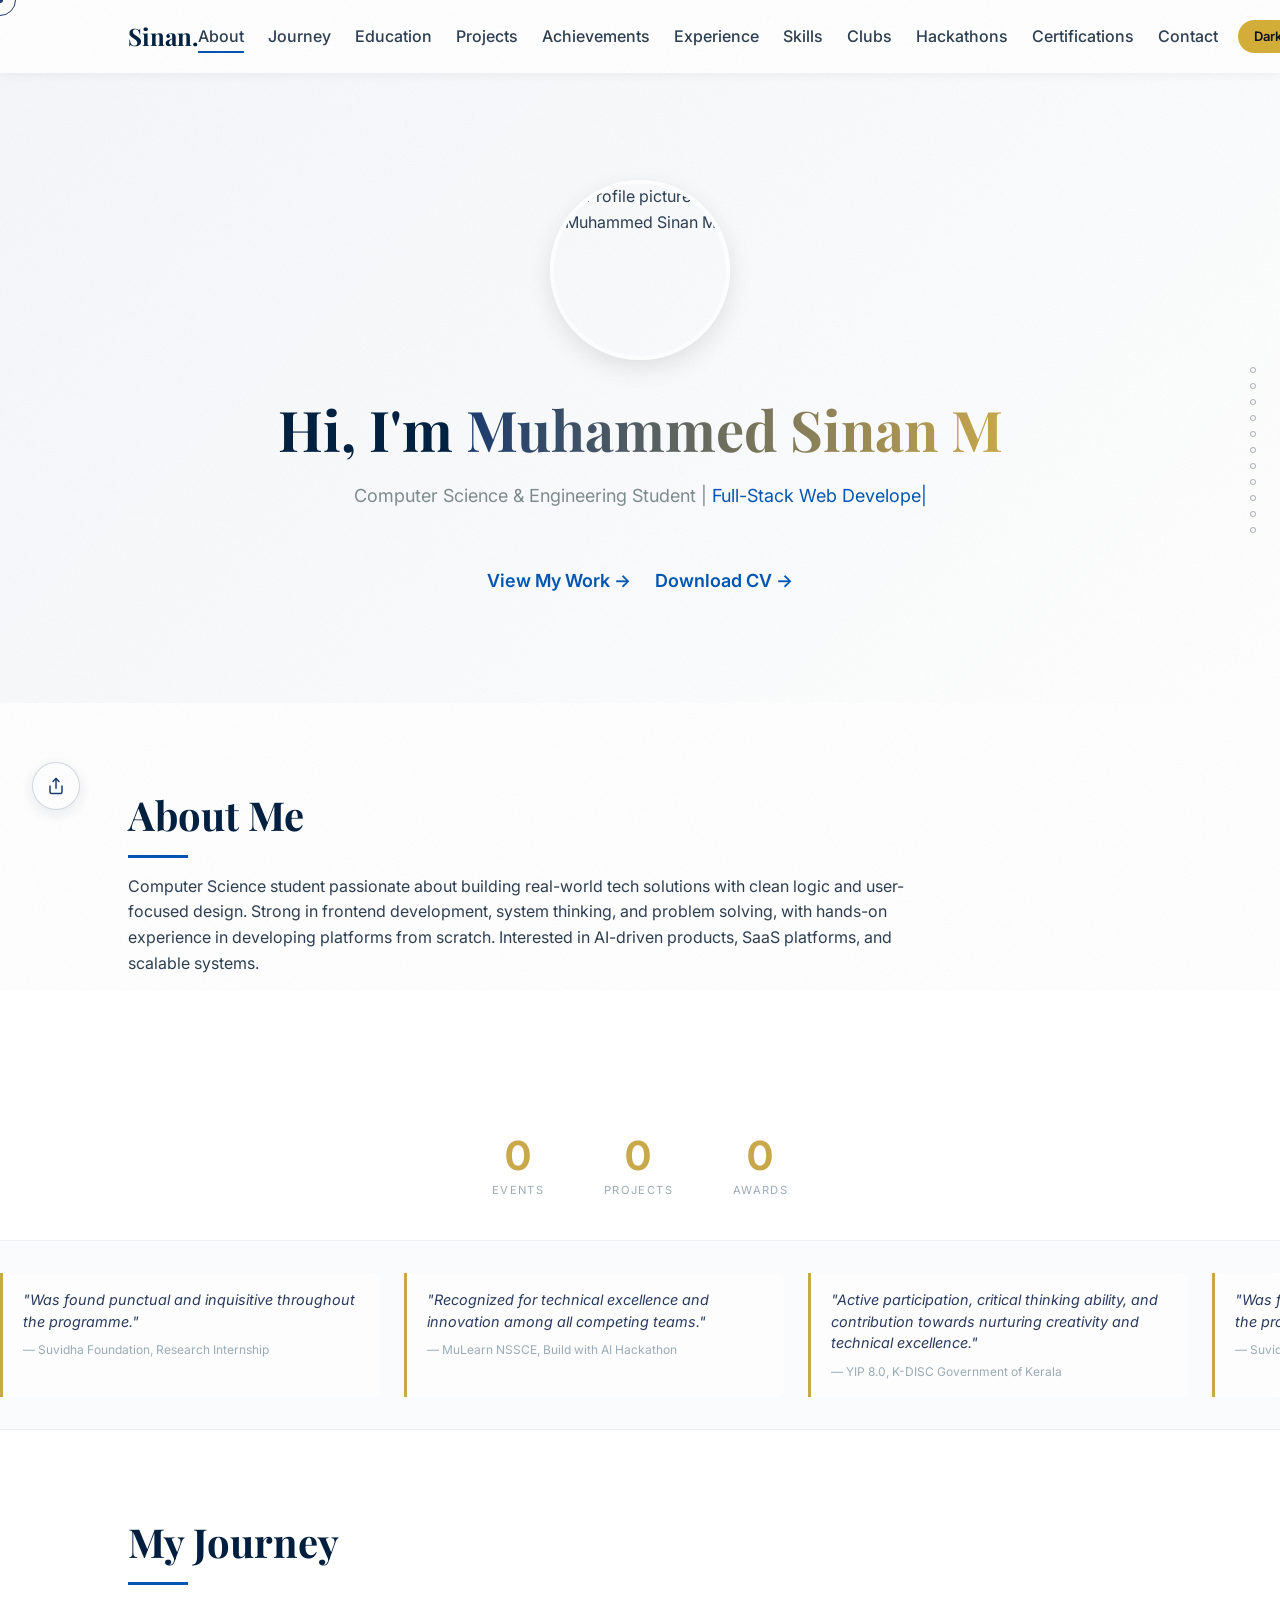
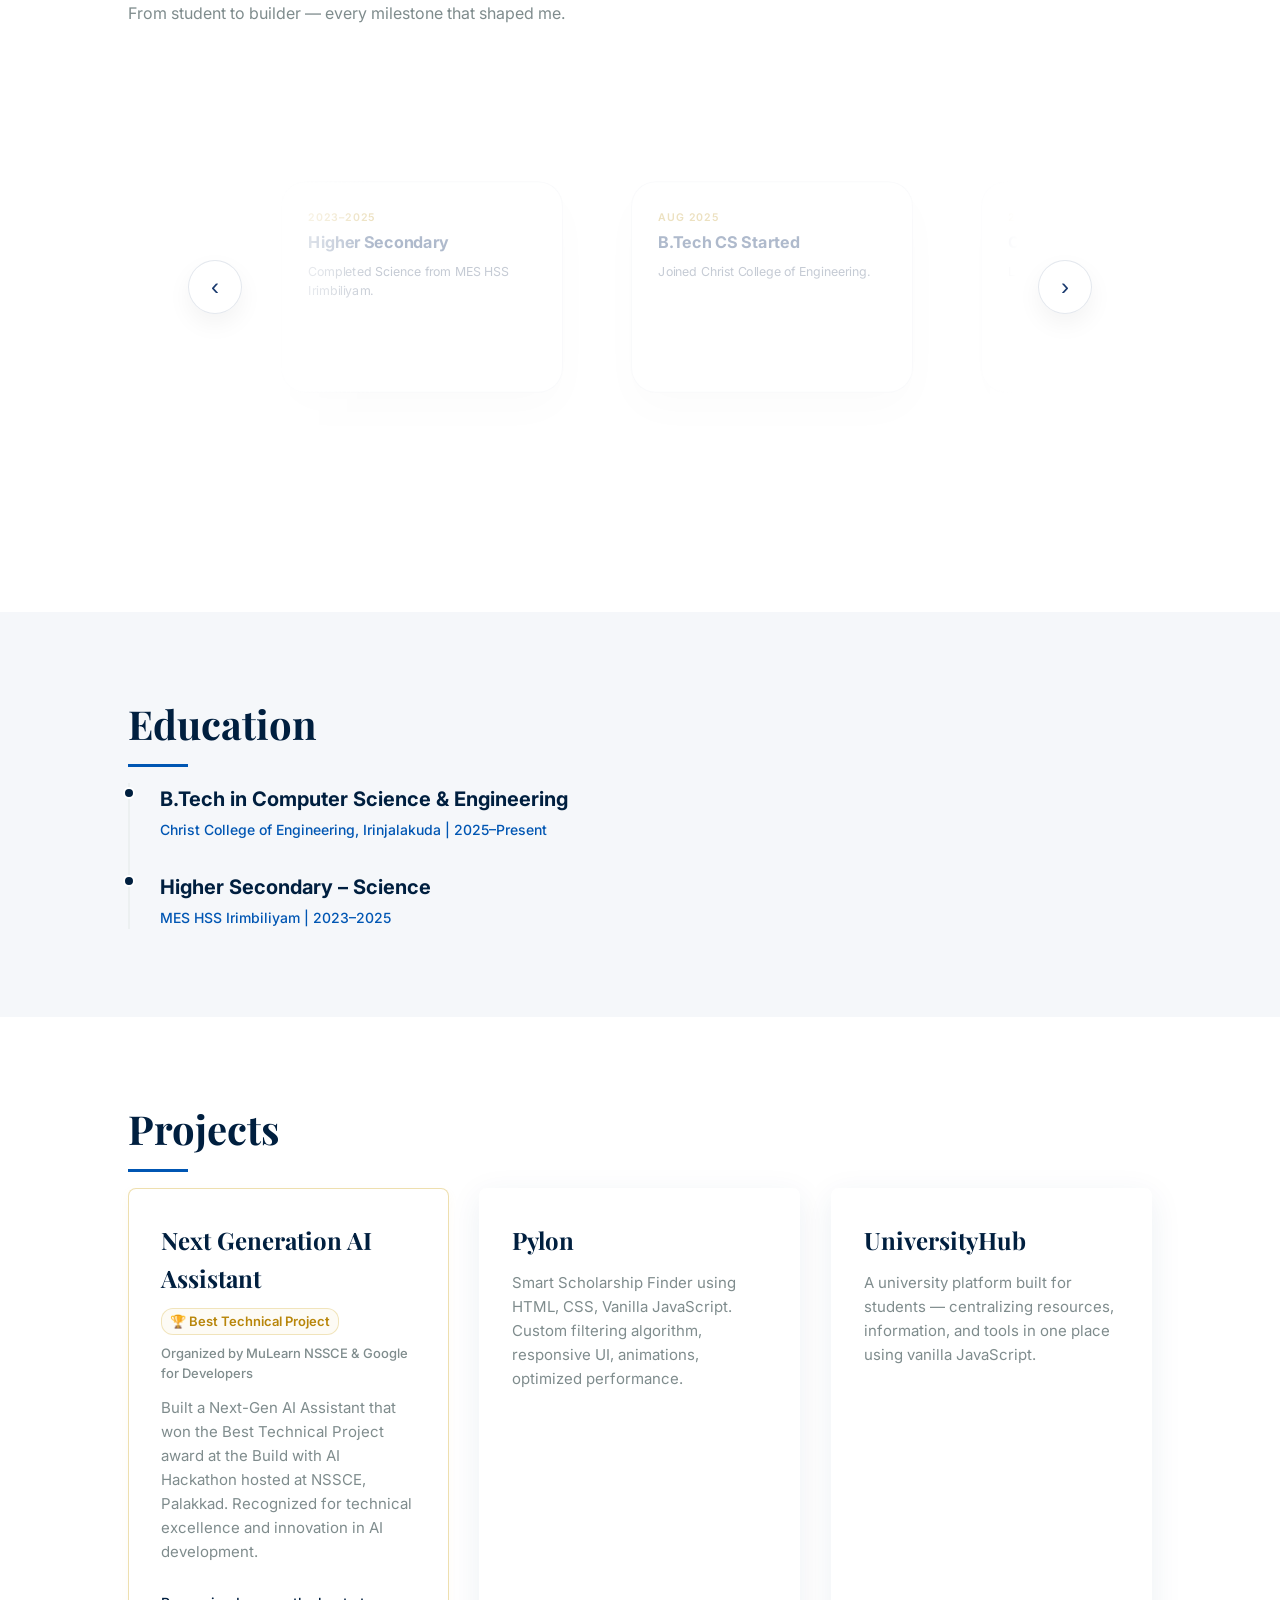
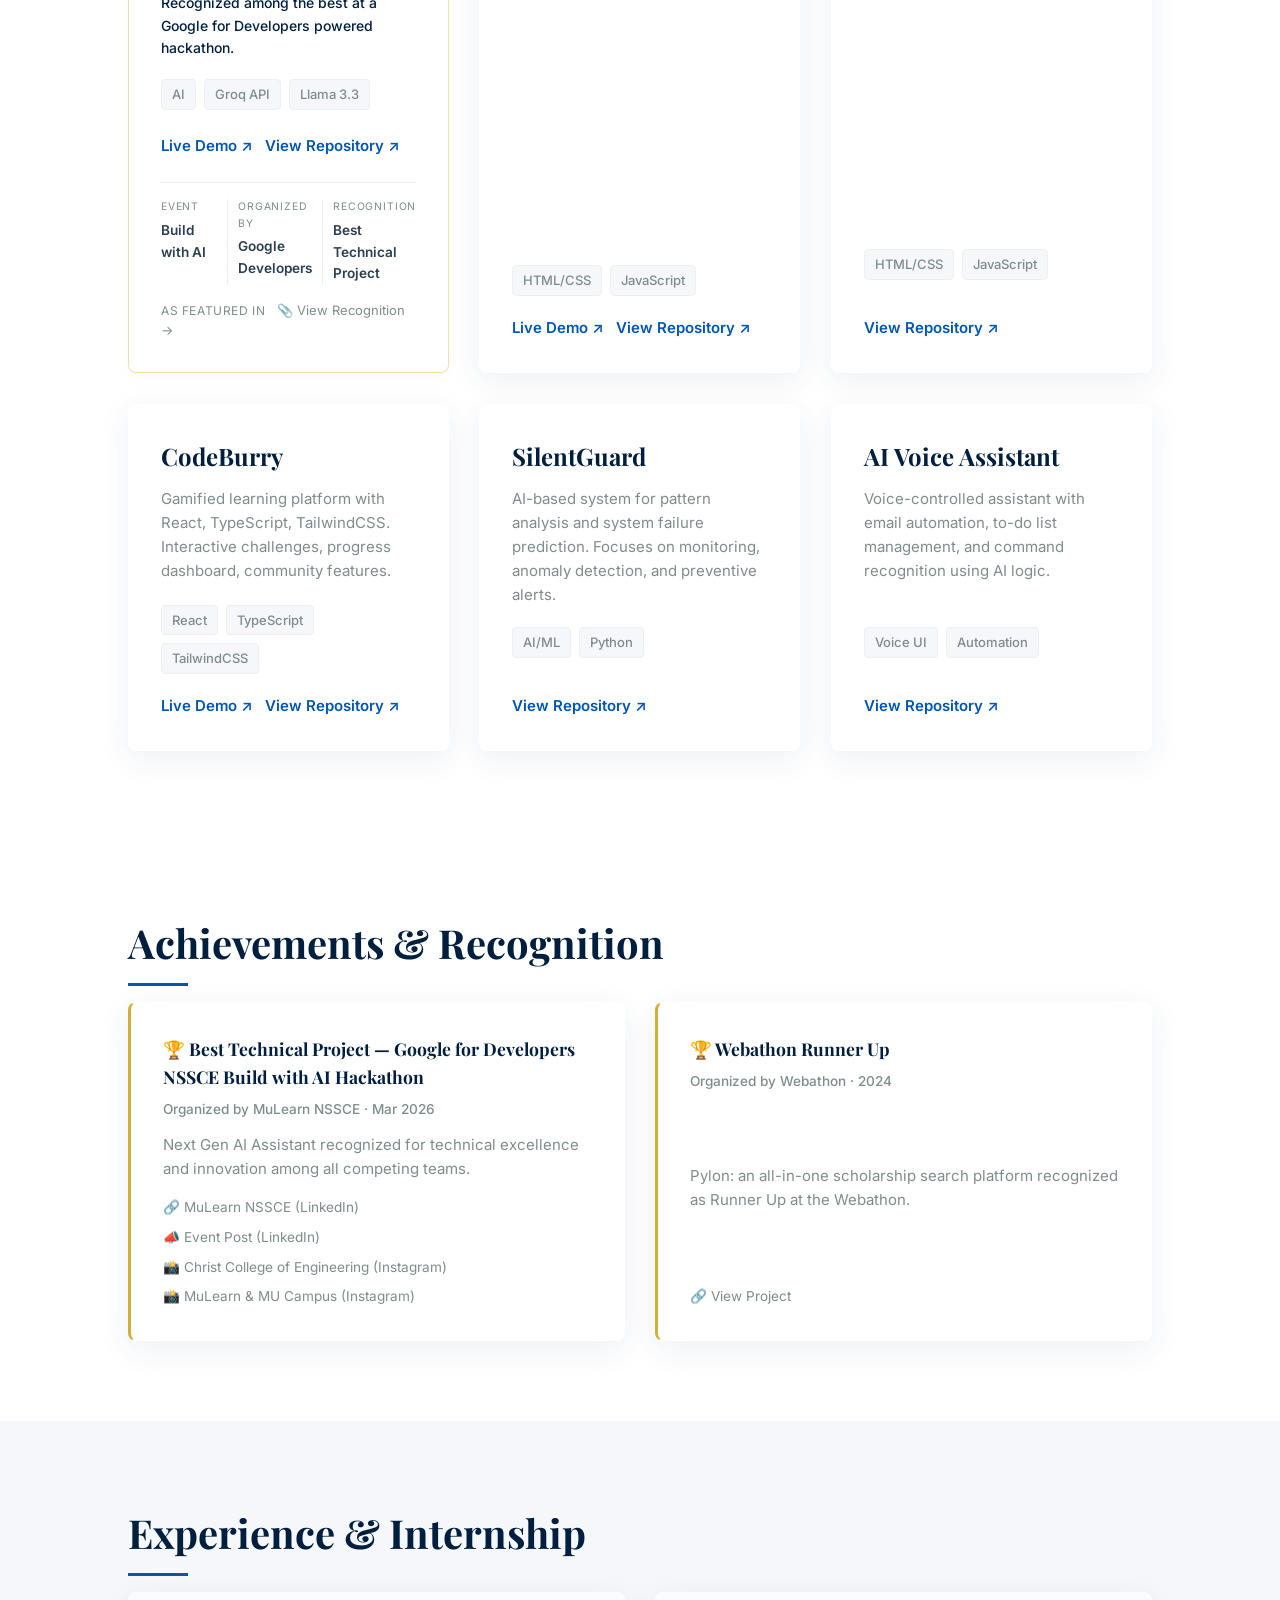
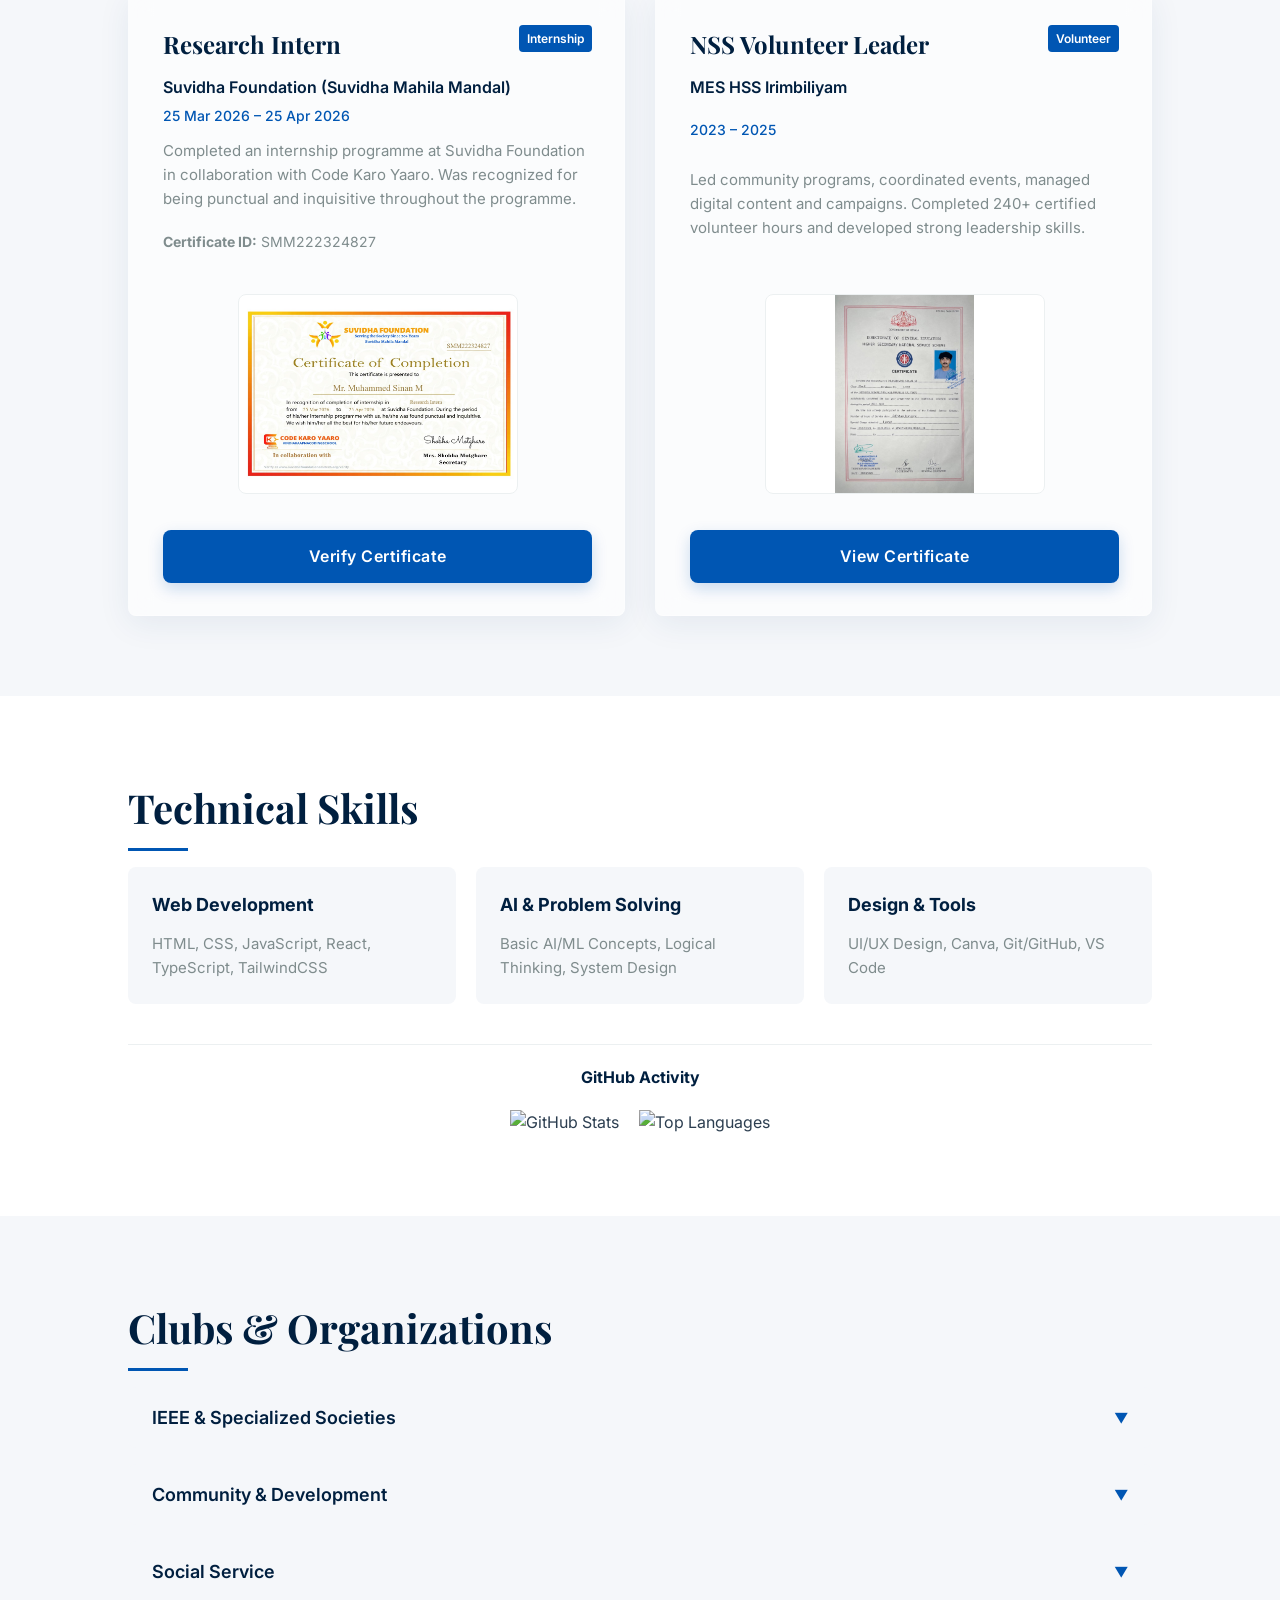
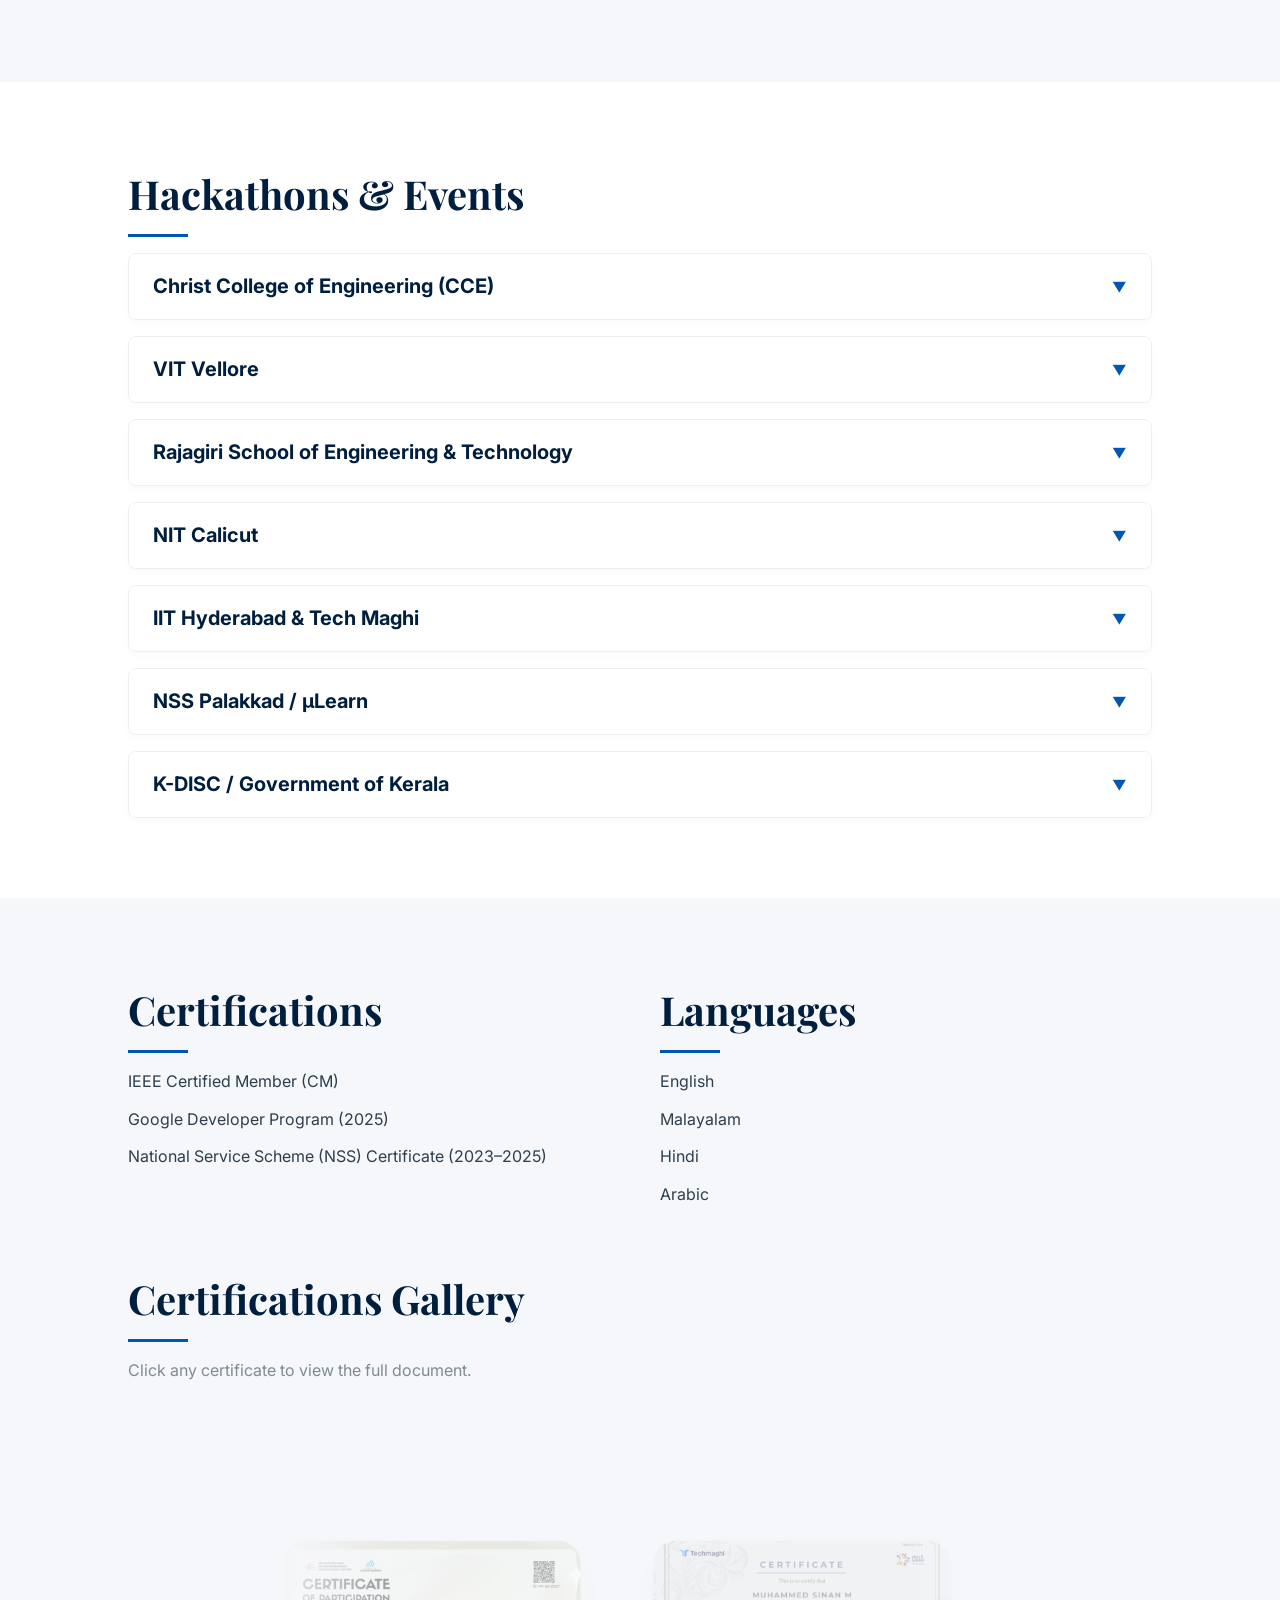
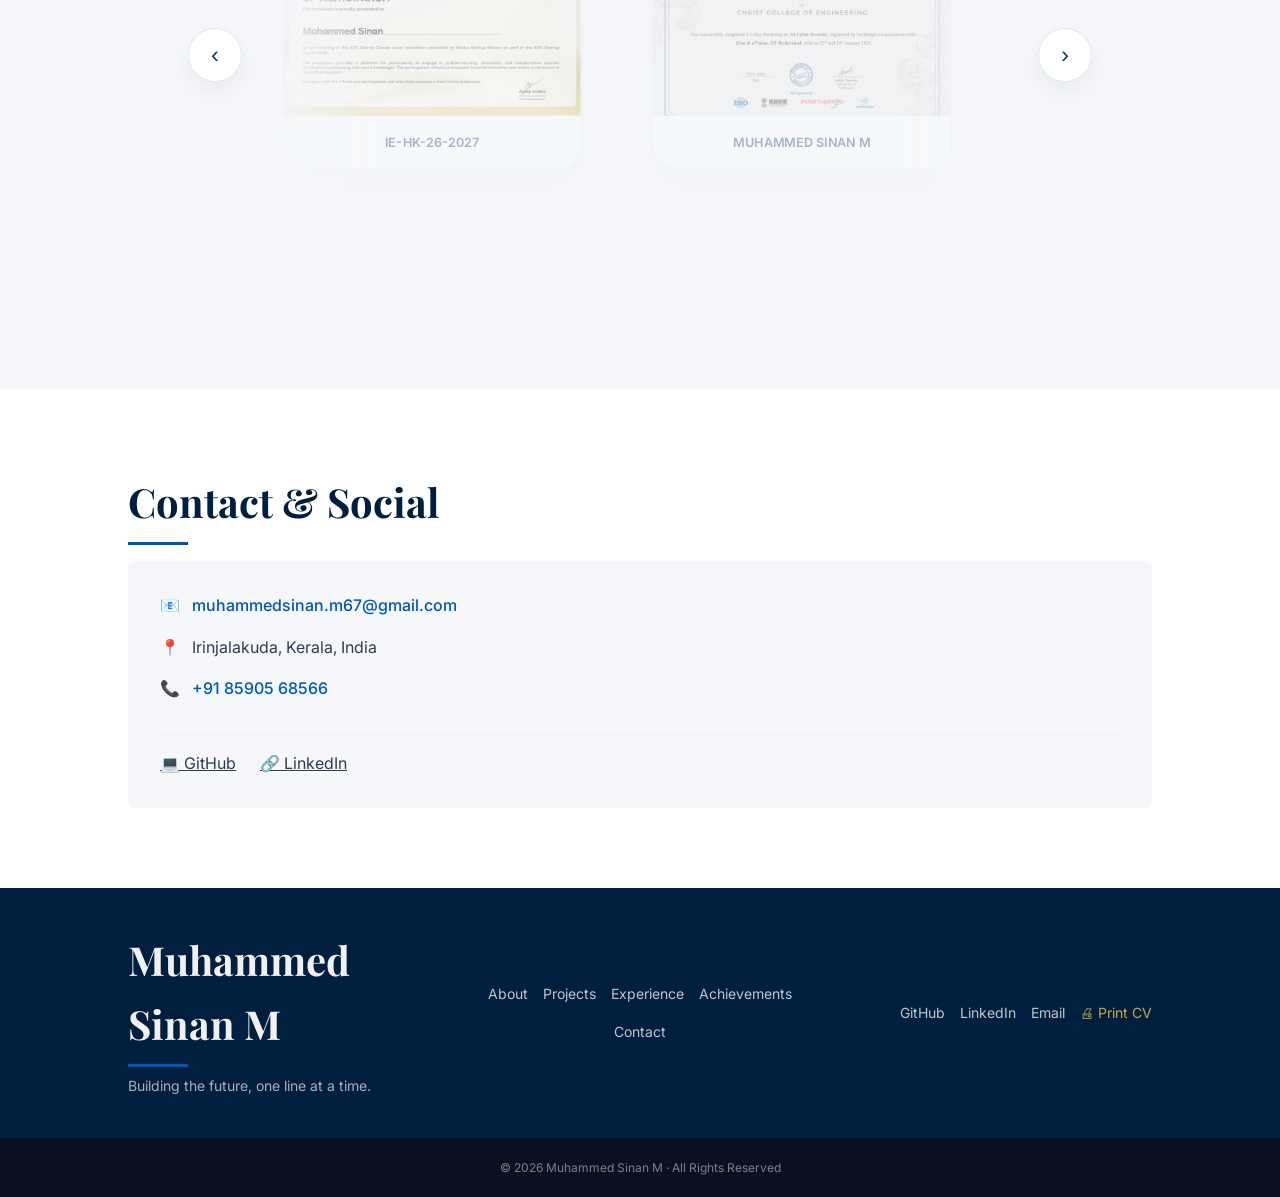
==== index.html @ 88ca864c "feat: add scroll-to-top navigation link and optimize mobile carousel layout and responsiveness" ====
<!DOCTYPE html>
<html lang="en">

<head>
    <meta charset="UTF-8">
    <meta name="viewport" content="width=device-width, initial-scale=1.0">
    <title>Muhammed Sinan M | Portfolio</title>
    <link rel="icon"
        href="[data-uri]">
    <meta property="og:title" content="Muhammed Sinan M | Portfolio">
    <meta property="og:description"
        content="CSE Student | Full-Stack Developer | AI Enthusiast | Hackathon Winner — Best Technical Project at Google for Developers Build with AI">
    <meta property="og:type" content="website">
    <meta property="og:url" content="">
    <meta name="twitter:card" content="summary_large_image">
    <meta name="description"
        content="CSE Student | Full-Stack Developer | AI Enthusiast | Hackathon Winner — Best Technical Project at Google for Developers Build with AI">

    <link rel="preconnect" href="https://fonts.googleapis.com">
    <link rel="preconnect" href="https://fonts.gstatic.com" crossorigin>
    <link
        href="https://fonts.googleapis.com/css2?family=Inter:wght@400;500;600&family=Playfair+Display:wght@600;700&display=swap"
        rel="stylesheet">
    <script src="https://cdnjs.cloudflare.com/ajax/libs/three.js/r128/three.min.js"></script>
    <link rel="stylesheet" href="Style.css">
</head>

<body>
    <!-- READING PROGRESS BAR -->
    <div id="reading-progress"></div>

    <!-- GRAIN / NOISE OVERLAY -->
    <svg style="display:none" aria-hidden="true">
        <filter id="grain-filter">
            <feTurbulence type="fractalNoise" baseFrequency="0.65" numOctaves="3" stitchTiles="stitch" />
            <feColorMatrix type="saturate" values="0" />
        </filter>
    </svg>
    <div id="noise-overlay" aria-hidden="true"></div>

    <!-- CUSTOM CURSOR -->
    <div id="cursor-dot" aria-hidden="true"></div>
    <div id="cursor-ring" aria-hidden="true"></div>

    <!-- SHARE BUTTON + POPUP -->
    <div id="share-btn" aria-label="Share portfolio" title="Share">
        <svg viewBox="0 0 24 24" fill="none" stroke="currentColor" stroke-width="2" stroke-linecap="round"
            stroke-linejoin="round" width="18" height="18">
            <path d="M4 12v8a2 2 0 0 0 2 2h12a2 2 0 0 0 2-2v-8" />
            <polyline points="16 6 12 2 8 6" />
            <line x1="12" y1="2" x2="12" y2="15" />
        </svg>
    </div>
    <div id="share-popup" aria-hidden="true">
        <a id="share-linkedin" href="#" target="_blank" rel="noopener noreferrer">in LinkedIn</a>
        <a id="share-whatsapp" href="#" target="_blank" rel="noopener noreferrer">💬 WhatsApp</a>
        <a id="share-twitter" href="#" target="_blank" rel="noopener noreferrer">𝕏 Twitter / X</a>
        <a id="share-instagram" href="#">📷 Instagram</a>
        <a id="share-copy" href="#">📋 Copy Link</a>
    </div>
    <!-- TOAST -->
    <div id="share-toast"></div>

    <!-- SCROLLSPY -->
    <div id="scrollspy" aria-label="Page sections">
        <div class="spy-dot" data-section="about" title="About"><span class="spy-tip">About</span></div>
        <div class="spy-dot" data-section="journey" title="Journey"><span class="spy-tip">Journey</span></div>
        <div class="spy-dot" data-section="education" title="Education"><span class="spy-tip">Education</span></div>
        <div class="spy-dot" data-section="projects" title="Projects"><span class="spy-tip">Projects</span></div>
        <div class="spy-dot" data-section="achievements" title="Achievements"><span class="spy-tip">Achievements</span>
        </div>
        <div class="spy-dot" data-section="experience" title="Experience"><span class="spy-tip">Experience</span></div>
        <div class="spy-dot" data-section="skills" title="Skills"><span class="spy-tip">Skills</span></div>
        <div class="spy-dot" data-section="clubs" title="Clubs"><span class="spy-tip">Clubs</span></div>
        <div class="spy-dot" data-section="hackathons" title="Hackathons"><span class="spy-tip">Hackathons</span></div>
        <div class="spy-dot" data-section="certifications" title="Certifications"><span
                class="spy-tip">Certifications</span></div>
        <div class="spy-dot" data-section="contact" title="Contact"><span class="spy-tip">Contact</span></div>
    </div>

    <div class="site-wrapper">

        <!-- NAV -->
        <nav>
            <a href="#" onclick="window.scrollTo({top:0,behavior:'smooth'});return false;" id="nav-logo"
                aria-label="Back to top">
                <h1>Sinan.</h1>
            </a>
            <div style="display: flex; align-items: center; gap: 20px; margin-left: auto;">
                <div class="nav-links">
                    <a href="#about" onclick="closeMenu()">About</a>
                    <a href="#journey" onclick="closeMenu()">Journey</a>
                    <a href="#education" onclick="closeMenu()">Education</a>
                    <a href="#projects" onclick="closeMenu()">Projects</a>
                    <a href="#achievements" onclick="closeMenu()">Achievements</a>
                    <a href="#experience" onclick="closeMenu()">Experience</a>
                    <a href="#skills" onclick="closeMenu()">Skills</a>
                    <a href="#clubs" onclick="closeMenu()">Clubs</a>
                    <a href="#hackathons" onclick="closeMenu()">Hackathons</a>
                    <a href="#certifications" onclick="closeMenu()">Certifications</a>
                    <a href="#contact" onclick="closeMenu()">Contact</a>
                </div>
                <a id="themeToggle"
                    style="cursor: pointer; font-size: 13px; font-weight: 600; color: #0a0f1e !important; background: #D4AF37; padding: 6px 16px; border-radius: 20px; text-decoration: none; transition: all 0.3s; display: inline-block;">Dark</a>
                <button class="menu-toggle" id="hamburger-btn" onclick="toggleMenu()" style="margin: 0;"
                    aria-label="Toggle menu">
                    <span class="hamburger-line"></span>
                    <span class="hamburger-line"></span>
                    <span class="hamburger-line"></span>
                </button>
            </div>
        </nav>
        <!-- MOBILE NAV MENU -->
        <div id="mobile-nav-menu" aria-hidden="true">
            <a href="#about" onclick="closeMenu()">About</a>
            <a href="#journey" onclick="closeMenu()">Journey</a>
            <a href="#education" onclick="closeMenu()">Education</a>
            <a href="#projects" onclick="closeMenu()">Projects</a>
            <a href="#achievements" onclick="closeMenu()">Achievements</a>
            <a href="#experience" onclick="closeMenu()">Experience</a>
            <a href="#skills" onclick="closeMenu()">Skills</a>
            <a href="#clubs" onclick="closeMenu()">Clubs</a>
            <a href="#hackathons" onclick="closeMenu()">Hackathons</a>
            <a href="#certifications" onclick="closeMenu()">Certifications</a>
            <a href="#contact" onclick="closeMenu()">Contact</a>
            <div class="mobile-nav-actions">
                <a href="[data-uri]" download="Muhammed_Sinan_M_Resume.pdf" class="btn"
                    style="display:block;text-align:center;">Download CV</a>
                <a id="mobileThemeToggle" onclick="document.getElementById('themeToggle').click();closeMenu();"
                    style="cursor:pointer;display:block;text-align:center;padding:10px 0;color:var(--primary-navy);font-weight:600;">Toggle
                    Dark/Light</a>
            </div>
        </div>

        <!-- HERO -->
        <section class="hero bg-light">
            <canvas id="hero-bg-canvas"></canvas>
            <div class="section-inner"
                style="display:flex; flex-direction:column; align-items:center; text-align:center;">
                <img class="profile-pic" src="images/1748772851652.jpeg" alt="Profile picture of Muhammed Sinan M">
                <h2>Hi, I'm <span class="gradient-name">Muhammed Sinan M</span></h2>
                <p>Computer Science & Engineering Student | <span id="typing-text">Full-Stack Web Developer</span><span
                        class="cursor">|</span></p>
                <div id="visit-counter" class="visit-counter"></div>
                <div
                    style="display: flex; gap: 24px; justify-content: center; align-items: center; margin-top: 20px; flex-wrap: wrap;">
                    <a class="hero-link" href="#projects" style="margin: 0;" data-magnetic>View My Work →</a>
                    <a class="hero-link"
                        href="[data-uri]"
                        download="Muhammed_Sinan_M_Resume.pdf"
                        style="margin: 0; border: none; background: transparent; padding: 0;" data-magnetic>Download CV
                        →</a>
                </div>
            </div>
        </section>

        <!-- ABOUT -->
        <section id="about">
            <div class="section-inner">
                <h3 class="fade-in-up">About Me</h3>
                <p class="section-desc">
                    Computer Science student passionate about building real-world tech solutions with clean logic and
                    user-focused design. Strong in frontend development, system thinking, and problem solving, with
                    hands-on
                    experience in developing platforms from scratch. Interested in AI-driven products, SaaS platforms,
                    and
                    scalable systems.
                </p>

            </div>
        </section>

        <!-- STATS STRIP -->
        <section id="stats-strip" class="stats-strip-section" aria-label="Portfolio stats">
            <div class="stats-strip">
                <div class="stat-item fade-in-up">
                    <span class="stat-number" data-target="27" data-suffix="+">0</span>
                    <span class="stat-label">EVENTS</span>
                </div>
                <div class="stat-item fade-in-up">
                    <span class="stat-number" data-target="6" data-suffix="+">0</span>
                    <span class="stat-label">PROJECTS</span>
                </div>
                <div class="stat-item fade-in-up">
                    <span class="stat-number" data-target="3" data-suffix="">0</span>
                    <span class="stat-label">AWARDS</span>
                </div>
            </div>
        </section>

        <!-- TESTIMONIALS MARQUEE -->
        <section class="testimonials-section" aria-label="Recognition quotes">
            <div class="marquee-track" id="marquee-track">
                <div class="marquee-inner">
                    <div class="quote-card">
                        <p class="quote-text">"Was found punctual and inquisitive throughout the programme."</p>
                        <p class="quote-source">— Suvidha Foundation, Research Internship</p>
                    </div>
                    <div class="quote-card">
                        <p class="quote-text">"Recognized for technical excellence and innovation among all competing
                            teams."</p>
                        <p class="quote-source">— MuLearn NSSCE, Build with AI Hackathon</p>
                    </div>
                    <div class="quote-card">
                        <p class="quote-text">"Active participation, critical thinking ability, and contribution towards
                            nurturing creativity and technical excellence."</p>
                        <p class="quote-source">— YIP 8.0, K-DISC Government of Kerala</p>
                    </div>
                    <div class="quote-card">
                        <p class="quote-text">"Was found punctual and inquisitive throughout the programme."</p>
                        <p class="quote-source">— Suvidha Foundation, Research Internship</p>
                    </div>
                    <div class="quote-card">
                        <p class="quote-text">"Recognized for technical excellence and innovation among all competing
                            teams."</p>
                        <p class="quote-source">— MuLearn NSSCE, Build with AI Hackathon</p>
                    </div>
                    <div class="quote-card">
                        <p class="quote-text">"Active participation, critical thinking ability, and contribution towards
                            nurturing creativity and technical excellence."</p>
                        <p class="quote-source">— YIP 8.0, K-DISC Government of Kerala</p>
                    </div>
                </div>
            </div>
        </section>

        <!-- CAREER TIMELINE -->
        <section id="journey" class="jtl-section" aria-label="Career journey">
            <div class="section-inner">
                <h3 class="fade-in-up">My Journey</h3>
                <p class="section-desc jtl-subtitle">From student to builder — every milestone that shaped me.</p>
            </div>

            <div class="carousel-container" id="journey-carousel">
                <div class="carousel-stage">
                    <button class="carousel-nav-btn prev" id="jtl-prev" aria-label="Previous">‹</button>
                    <div class="carousel-viewport" id="jtl-viewport">
                        <div class="carousel-track" id="jtl-track">
                            <!-- Milestone cards -->
                            <div class="jtl-card" data-index="0">
                                <div class="jtl-card-inner">
                                    <div class="jtl-year">2023–2025</div>
                                    <div class="jtl-title">Higher Secondary</div>
                                    <div class="jtl-sub">Completed Science from MES HSS Irimbiliyam.</div>
                                </div>
                            </div>
                            <div class="jtl-card" data-index="1">
                                <div class="jtl-card-inner">
                                    <div class="jtl-year">AUG 2025</div>
                                    <div class="jtl-title">B.Tech CS Started</div>
                                    <div class="jtl-sub">Joined Christ College of Engineering.</div>
                                </div>
                            </div>
                            <div class="jtl-card" data-index="2">
                                <div class="jtl-card-inner">
                                    <div class="jtl-year">2025</div>
                                    <div class="jtl-title">Core Development</div>
                                    <div class="jtl-sub">Learned Python, MERN, and Java.</div>
                                </div>
                            </div>
                            <div class="jtl-card" data-index="3">
                                <div class="jtl-card-inner">
                                    <div class="jtl-year">2025</div>
                                    <div class="jtl-title">First Hackathon Win</div>
                                    <div class="jtl-sub">WEBATHON 2025 · Second Prize</div>
                                </div>
                            </div>
                            <div class="jtl-card jtl-card--gold" data-index="4">
                                <div class="jtl-card-inner">
                                    <div class="jtl-year">JAN 2026</div>
                                    <div class="jtl-title">BeachHack Season 7</div>
                                    <div class="jtl-sub">Finalist · HackForChrist</div>
                                </div>
                            </div>
                            <div class="jtl-card" data-index="5">
                                <div class="jtl-card-inner">
                                    <div class="jtl-year">MAR 2026</div>
                                    <div class="jtl-title">Research Intern</div>
                                    <div class="jtl-sub">Suvidha Foundation · AI & Dev workflows</div>
                                </div>
                            </div>
                        </div>
                    </div>
                    <button class="carousel-nav-btn next" id="jtl-next" aria-label="Next">›</button>
                </div>
                <div class="carousel-dots" id="jtl-dots"></div>
            </div>
        </section>

        <!-- EDUCATION -->
        <section id="education" class="bg-light">
            <div class="section-inner">
                <h3 class="fade-in-up">Education</h3>
                <div class="timeline">
                    <div class="timeline-item">
                        <div class="timeline-marker"></div>
                        <h4>B.Tech in Computer Science & Engineering</h4>
                        <p class="meta">Christ College of Engineering, Irinjalakuda | 2025–Present</p>
                    </div>
                    <div class="timeline-item">
                        <div class="timeline-marker"></div>
                        <h4>Higher Secondary – Science</h4>
                        <p class="meta">MES HSS Irimbiliyam | 2023–2025</p>
                    </div>
                </div>
            </div>
        </section>

        <!-- PROJECTS -->
        <section id="projects">
            <div class="section-inner">
                <h3 class="fade-in-up">Projects</h3>
                <style>
                    /* Minimal Overrides for Projects Section */
                    #projects .card {
                        display: flex;
                        flex-direction: column;
                        height: 100%;
                    }

                    #projects .card-link {
                        margin-top: auto;
                    }

                    #projects .tag {
                        background: var(--light-gray);
                        color: var(--text-secondary);
                        border: 1px solid var(--border-gray);
                    }

                    #projects .minimal-link {
                        color: var(--text-secondary);
                        text-decoration: none;
                        font-weight: 500;
                        transition: color 0.2s ease;
                        position: relative;
                        font-size: 14px;
                    }

                    #projects .minimal-link:hover {
                        color: var(--primary-navy);
                    }

                    #projects .minimal-link::after {
                        content: '';
                        position: absolute;
                        width: 100%;
                        height: 1px;
                        bottom: -2px;
                        left: 0;
                        background-color: currentColor;
                        opacity: 0;
                        transition: opacity 0.2s ease;
                    }

                    #projects .minimal-link:hover::after {
                        opacity: 1;
                    }



                    html[data-theme="dark"] .gh-stat-light {
                        display: none !important;
                    }

                    html[data-theme="dark"] .gh-stat-dark {
                        display: block !important;
                    }

                    .fade-in-up {
                        opacity: 0;
                        transform: translateY(30px);
                        transition: opacity 0.6s ease, transform 0.6s ease;
                    }

                    .fade-in-up.visible {
                        opacity: 1;
                        transform: translateY(0);
                    }

                    /* --- GLOBAL ANIMATION PREFERENCES --- */
                    html {
                        scroll-behavior: smooth;
                    }

                    body,
                    section,
                    .card,
                    nav,
                    h1,
                    h2,
                    h3,
                    h4,
                    p,
                    a,
                    span,
                    .timeline-marker,
                    footer {
                        transition: background-color 0.5s ease, color 0.4s ease, border-color 0.5s ease, box-shadow 0.4s ease;
                    }

                    body {
                        animation: pageLoad 0.8s ease-out forwards;
                        opacity: 0;
                    }

                    @keyframes pageLoad {
                        to {
                            opacity: 1;
                        }
                    }

                    @media (prefers-reduced-motion: reduce) {
                        * {
                            animation-duration: 0.01ms !important;
                            animation-iteration-count: 1 !important;
                            transition-duration: 0.01ms !important;
                            scroll-behavior: auto !important;
                        }
                    }

                    /* --- HERO ANIMATIONS --- */
                    .hero-img-animate {
                        animation: breathe 3s ease-in-out infinite alternate;
                        will-change: transform, box-shadow;
                    }

                    @keyframes breathe {
                        0% {
                            transform: rotate3d(0, 1, 0, -5deg) scale(1);
                            box-shadow: 0 0 15px rgba(212, 175, 55, 0.2), 0 0 30px rgba(10, 15, 30, 0.1);
                        }

                        100% {
                            transform: rotate3d(0, 1, 0, 5deg) scale(1.02);
                            box-shadow: 0 0 25px rgba(212, 175, 55, 0.5), 0 0 50px rgba(10, 15, 30, 0.3);
                        }
                    }

                    html[data-theme="dark"] .hero-img-animate {
                        animation: breatheDark 3s ease-in-out infinite alternate;
                    }

                    @keyframes breatheDark {
                        0% {
                            box-shadow: 0 0 15px rgba(212, 175, 55, 0.2), 0 0 30px rgba(100, 150, 255, 0.1);
                            transform: rotate3d(0, 1, 0, -5deg) scale(1);
                        }

                        100% {
                            box-shadow: 0 0 25px rgba(212, 175, 55, 0.5), 0 0 50px rgba(100, 150, 255, 0.3);
                            transform: rotate3d(0, 1, 0, 5deg) scale(1.02);
                        }
                    }

                    .clip-text {
                        display: inline-block;
                        overflow: hidden;
                        vertical-align: bottom;
                    }

                    .clip-text-inner {
                        display: inline-block;
                        transform: translateY(100%);
                        animation: slideUpReveal 0.8s cubic-bezier(0.16, 1, 0.3, 1) forwards;
                        animation-delay: 0.2s;
                    }

                    @keyframes slideUpReveal {
                        to {
                            transform: translateY(0);
                        }
                    }

                    .cursor {
                        display: inline-block;
                        animation: blinkScale 1s steps(1) infinite;
                        will-change: transform;
                    }

                    @keyframes blinkScale {
                        50% {
                            transform: scaleY(0);
                        }
                    }

                    .hero-actions .btn,
                    .hero-actions a {
                        transition: all 0.3s cubic-bezier(0.34, 1.56, 0.64, 1);
                        will-change: transform, box-shadow;
                    }

                    .hero-actions .btn:hover,
                    .hero-actions a:hover {
                        transform: translateY(-2px);
                        box-shadow: 0 8px 15px rgba(0, 0, 0, 0.1);
                    }

                    /* --- NAVBAR ANIMATIONS --- */
                    nav {
                        transition: all 0.4s ease !important;
                        position: sticky !important;
                        top: 0 !important;
                        z-index: 1000 !important;
                    }

                    #nav-logo {
                        text-decoration: none;
                        color: inherit;
                        flex-shrink: 0;
                        outline: none;
                        cursor: pointer;
                    }

                    #nav-logo h1 {
                        margin: 0;
                        line-height: 1;
                        transition: opacity 0.2s ease;
                    }

                    #nav-logo:hover h1 {
                        opacity: 0.75;
                    }

                    nav.scrolled {
                        backdrop-filter: blur(12px);
                        -webkit-backdrop-filter: blur(12px);
                        box-shadow: 0 4px 20px rgba(0, 0, 0, 0.05);
                        background: rgba(255, 255, 255, 0.85);
                    }

                    html[data-theme="dark"] nav.scrolled {
                        background: rgba(10, 15, 30, 0.85);
                        box-shadow: 0 4px 20px rgba(0, 0, 0, 0.3);
                    }

                    .nav-links a {
                        position: relative;
                        animation: navDrop 0.6s cubic-bezier(0.16, 1, 0.3, 1) forwards;
                        opacity: 0;
                        transform: translateY(-10px);
                    }

                    @keyframes navDrop {
                        to {
                            opacity: 1;
                            transform: translateY(0);
                        }
                    }

                    .nav-links a::after {
                        content: '';
                        position: absolute;
                        bottom: -4px;
                        left: 0;
                        width: 100%;
                        height: 2px;
                        background: var(--accent-blue);
                        transform: scaleX(0);
                        transform-origin: center;
                        transition: transform 0.3s ease;
                    }

                    .nav-links a:hover::after,
                    .nav-links a.active::after {
                        transform: scaleX(1);
                    }

                    .nav-links a:active {
                        transform: scale(0.97);
                    }

                    #themeToggle.flipping {
                        animation: flipToggle 0.4s ease;
                    }

                    @keyframes flipToggle {
                        0% {
                            transform: rotateX(0deg);
                        }

                        50% {
                            transform: rotateX(90deg);
                        }

                        100% {
                            transform: rotateX(0deg);
                        }
                    }

                    /* --- SCROLL-TRIGGERED ANIMATIONS --- */
                    h3.fade-in-up {
                        opacity: 0;
                        transform: skewX(-2deg) translateX(-20px);
                        transition: opacity 0.6s ease, transform 0.6s cubic-bezier(0.16, 1, 0.3, 1);
                        will-change: transform, opacity;
                    }

                    h3.fade-in-up.visible {
                        opacity: 1;
                        transform: skewX(0) translateX(0);
                    }

                    .card.fade-in-up {
                        opacity: 0;
                        transform: translateY(30px);
                        transition: opacity 0.6s ease, transform 0.6s cubic-bezier(0.16, 1, 0.3, 1);
                        will-change: transform, opacity;
                    }

                    .card.fade-in-up.visible {
                        opacity: 1;
                        transform: translateY(0);
                    }

                    .timeline-marker {
                        transform: scale(0);
                        transition: transform 0.6s cubic-bezier(0.68, -0.55, 0.27, 1.55);
                    }

                    .timeline-marker.visible {
                        transform: scale(1);
                    }

                    .skill-category {
                        opacity: 0;
                        transition: all 0.6s cubic-bezier(0.16, 1, 0.3, 1);
                        will-change: transform, opacity;
                    }

                    .skill-category.fly-left {
                        transform: translateX(-40px);
                    }

                    .skill-category.fly-right {
                        transform: translateX(40px);
                    }

                    .skill-category.visible {
                        opacity: 1;
                        transform: translateX(0);
                    }

                    /* --- CARD HOVER & SHIMMER --- */
                    .card {
                        transition: transform 0.3s cubic-bezier(0.34, 1.56, 0.64, 1), box-shadow 0.3s ease, border-color 0.3s ease !important;
                        will-change: transform, box-shadow;
                    }

                    .card:hover {
                        transform: translateY(-6px);
                        box-shadow: 0 12px 24px rgba(0, 0, 0, 0.1);
                    }

                    html[data-theme="dark"] .card:hover {
                        box-shadow: 0 12px 24px rgba(0, 0, 0, 0.4);
                    }

                    .featured-card {
                        position: relative;
                        overflow: hidden;
                    }

                    .featured-card::before {
                        content: '';
                        position: absolute;
                        top: 0;
                        left: -100%;
                        width: 50%;
                        height: 100%;
                        background: linear-gradient(to right, transparent, rgba(255, 255, 255, 0.1), transparent);
                        transform: skewX(-20deg);
                        animation: shimmerSweep 3s infinite linear;
                        pointer-events: none;
                    }

                    @keyframes shimmerSweep {
                        100% {
                            left: 200%;
                        }
                    }

                    #experience .card {
                        border-left: 3px solid transparent;
                    }

                    #experience .card:hover {
                        border-left-color: #D4AF37;
                        animation: borderPulse 1.5s infinite alternate;
                    }

                    @keyframes borderPulse {
                        0% {
                            border-left-color: rgba(212, 175, 55, 0.5);
                        }

                        100% {
                            border-left-color: rgba(212, 175, 55, 1);
                        }
                    }

                    /* Certificate Images */
                    .cert-img-container {
                        perspective: 800px;
                        overflow: hidden;
                        border-radius: 8px;
                    }

                    .cert-img-container img {
                        transition: all 0.5s cubic-bezier(0.16, 1, 0.3, 1);
                        transform: rotateY(15deg) scale(0.9);
                        will-change: transform, filter;
                    }

                    .card:hover .cert-img-container img {
                        transform: rotateY(0deg) scale(1.04);
                        filter: brightness(1.1);
                    }

                    /* --- STATS ANIMATIONS --- */
                    .stat-col {
                        opacity: 0;
                        transform: translateY(-5px);
                        transition: all 0.5s ease;
                    }

                    .stat-col.visible {
                        opacity: 1;
                        transform: translateY(0);
                    }

                    /* --- MISC ANIMATIONS --- */
                    #btt {
                        transition: all 0.3s cubic-bezier(0.34, 1.56, 0.64, 1);
                    }

                    #btt:hover {
                        transform: rotate(360deg) scale(1.1);
                    }

                    footer a {
                        transition: letter-spacing 0.3s ease, color 0.3s ease !important;
                    }

                    footer a:hover {
                        letter-spacing: 1px;
                        color: #fff !important;
                    }

                    .copyright-pulse {
                        animation: copyPulse 4s infinite alternate ease-in-out;
                    }

                    @keyframes copyPulse {
                        0% {
                            opacity: 0.5;
                        }

                        100% {
                            opacity: 0.8;
                        }
                    }

                    /* --- HERO 3D BACKGROUND --- */
                    .hero {
                        position: relative;
                        overflow: hidden;
                    }

                    #hero-bg-canvas {
                        position: absolute;
                        top: 0;
                        left: 0;
                        width: 100%;
                        height: 100%;
                        z-index: 0;
                        pointer-events: none;
                    }

                    .hero .section-inner {
                        position: relative;
                        z-index: 1;
                    }
                </style>
                <div class="projects">
                    <div class="card"
                        style="border: 1px solid rgba(212, 175, 55, 0.4); box-shadow: 0 4px 12px rgba(212, 175, 55, 0.05); position: relative;">
                        <div class="card-header"
                            style="display: flex; flex-direction: column; gap: 8px; align-items: flex-start; margin-bottom: 8px;">
                            <div style="display: flex; align-items: center; gap: 10px; flex-wrap: wrap;">
                                <h4 style="margin: 0; color: var(--primary-navy);">Next Generation AI Assistant</h4>
                                <span
                                    style="color: #B8860B; font-size: 13px; font-weight: 600; padding: 2px 8px; border: 1px solid rgba(212, 175, 55, 0.3); border-radius: 12px; background: rgba(212, 175, 55, 0.05); display: inline-flex; align-items: center; gap: 4px;">🏆
                                    Best Technical Project</span>
                            </div>
                        </div>
                        <p
                            style="color: var(--text-secondary); font-size: 13px; margin-bottom: 12px; font-weight: 500;">
                            Organized by MuLearn NSSCE & Google for Developers</p>
                        <p>Built a Next-Gen AI Assistant that won the Best Technical Project award at the Build with AI
                            Hackathon hosted at NSSCE, Palakkad. Recognized for technical excellence and innovation in
                            AI development.</p>
                        <p style="margin-top: 8px; font-weight: 500; color: var(--primary-navy); font-size: 14px;">
                            Recognized among the best at a Google for Developers powered hackathon.</p>
                        <div class="tags" style="margin-bottom: 24px;">
                            <span class="tag">AI</span>
                            <span class="tag">Groq API</span>
                            <span class="tag">Llama 3.3</span>
                        </div>

                        <div style="display: flex; gap: 12px; margin-bottom: 24px;">
                            <a href="https://next-gen-ai-assistant-system-mh9wy391u-sidoxsinus-projects.vercel.app"
                                target="_blank" rel="noopener noreferrer" class="card-link" style="margin: 0;">Live Demo
                                ↗</a>
                            <a href="https://github.com/sidoxsinu/next-gen-ai-assistant-system" target="_blank"
                                rel="noopener noreferrer" class="card-link" style="margin: 0;">View Repository ↗</a>
                        </div>

                        <div style="border-top: 1px solid var(--border-gray); padding-top: 16px; margin-bottom: 16px;">
                            <div
                                style="display: grid; grid-template-columns: 1fr 1fr 1fr; gap: 10px; text-align: left;">
                                <div style="border-right: 1px solid var(--border-gray); padding-right: 10px;">
                                    <div
                                        style="font-size: 0.65rem; letter-spacing: 0.08em; color: var(--text-secondary); text-transform: uppercase; margin-bottom: 4px;">
                                        Event</div>
                                    <div style="font-size: 0.85rem; font-weight: 600; color: var(--text-primary);">Build
                                        with AI</div>
                                </div>
                                <div style="border-right: 1px solid var(--border-gray); padding-right: 10px;">
                                    <div
                                        style="font-size: 0.65rem; letter-spacing: 0.08em; color: var(--text-secondary); text-transform: uppercase; margin-bottom: 4px;">
                                        Organized By</div>
                                    <div style="font-size: 0.85rem; font-weight: 600; color: var(--text-primary);">
                                        Google Developers</div>
                                </div>
                                <div>
                                    <div
                                        style="font-size: 0.65rem; letter-spacing: 0.08em; color: var(--text-secondary); text-transform: uppercase; margin-bottom: 4px;">
                                        Recognition</div>
                                    <div style="font-size: 0.85rem; font-weight: 600; color: var(--text-primary);">Best
                                        Technical Project</div>
                                </div>
                            </div>
                        </div>

                        <div style="font-size: 13px; color: var(--text-secondary); line-height: 1.5;">
                            <span
                                style="font-size: 0.75rem; letter-spacing: 0.05em; text-transform: uppercase; margin-right: 8px;">As
                                Featured In</span>

                            <a href="javascript:void(0)" id="recognition-toggle-btn" onclick="toggleRecognition()"
                                style="color: var(--text-secondary); text-decoration: none; border-bottom: 1px solid transparent; transition: all 0.2s;">📎
                                View Recognition →</a>

                            <div id="recognition-links"
                                style="display: none; flex-direction: column; gap: 8px; margin-top: 12px; padding-left: 12px; border-left: 2px solid var(--border-gray);">
                                <a href="https://www.linkedin.com/posts/mulearn-nssce_engineering-excellence-at-its-best-congratulations-activity-7453323334664200192-6xAI"
                                    target="_blank" rel="noopener noreferrer" class="minimal-link"
                                    style="color: var(--text-secondary); text-decoration: none;">🔗 MuLearn NSSCE
                                    (LinkedIn)</a>
                                <a href="https://www.linkedin.com/posts/mulearn-nssce_buildwithai-buildwithaixasulearn-buildwithaipalakkad-activity-7453136864355557376-I1J3"
                                    target="_blank" rel="noopener noreferrer" class="minimal-link"
                                    style="color: var(--text-secondary); text-decoration: none;">📣 Event Post
                                    (LinkedIn)</a>
                                <a href="https://www.instagram.com/p/DXjRXeCk9Ry/" target="_blank"
                                    rel="noopener noreferrer" class="minimal-link"
                                    style="color: var(--text-secondary); text-decoration: none;">📸 Christ College of
                                    Engineering (Instagram)</a>
                                <a href="https://www.instagram.com/p/DXgG9EDj1Du/" target="_blank"
                                    rel="noopener noreferrer" class="minimal-link"
                                    style="color: var(--text-secondary); text-decoration: none;">📸 MuLearn & MU Campus
                                    (Instagram)</a>
                            </div>
                        </div>
                    </div>

                    <div class="card fade-in-up">
                        <div class="card-header">
                            <h4>Pylon</h4>
                        </div>
                        <p>Smart Scholarship Finder using HTML, CSS, Vanilla JavaScript. Custom filtering algorithm,
                            responsive UI, animations, optimized performance.</p>
                        <div class="tags">
                            <span class="tag">HTML/CSS</span>
                            <span class="tag">JavaScript</span>
                        </div>
                        <div style="display: flex; gap: 12px; margin-top: auto;">
                            <a href="https://pylon-topaz.vercel.app" target="_blank" rel="noopener noreferrer"
                                class="card-link" style="margin: 0;">Live Demo ↗</a>
                            <a href="https://github.com/sidoxsinu/Pylon" target="_blank" rel="noopener noreferrer"
                                class="card-link" style="margin: 0;">View Repository ↗</a>
                        </div>
                    </div>
                    <div class="card fade-in-up">
                        <div class="card-header">
                            <h4>UniversityHub</h4>
                        </div>
                        <p>A university platform built for students — centralizing resources, information, and tools in
                            one place using vanilla JavaScript.</p>
                        <div class="tags">
                            <span class="tag">HTML/CSS</span>
                            <span class="tag">JavaScript</span>
                        </div>
                        <a href="https://github.com/sidoxsinu/universityhub" target="_blank" rel="noopener noreferrer"
                            class="card-link" style="margin-top: 16px;">View Repository ↗</a>
                    </div>


                    <div class="card fade-in-up">
                        <div class="card-header">
                            <h4>CodeBurry</h4>
                        </div>
                        <p>Gamified learning platform with React, TypeScript, TailwindCSS. Interactive challenges,
                            progress dashboard, community features.</p>
                        <div class="tags">
                            <span class="tag">React</span>
                            <span class="tag">TypeScript</span>
                            <span class="tag">TailwindCSS</span>
                        </div>
                        <div style="display: flex; gap: 12px; margin-top: auto;">
                            <a href="https://code-burry.vercel.app" target="_blank" rel="noopener noreferrer"
                                class="card-link" style="margin: 0;">Live Demo ↗</a>
                            <a href="https://github.com/sidoxsinu/CodeBurry" target="_blank" rel="noopener noreferrer"
                                class="card-link" style="margin: 0;">View Repository ↗</a>
                        </div>
                    </div>

                    <div class="card fade-in-up">
                        <div class="card-header">
                            <h4>SilentGuard</h4>
                        </div>
                        <p>AI-based system for pattern analysis and system failure prediction. Focuses on monitoring,
                            anomaly detection, and preventive alerts.</p>
                        <div class="tags">
                            <span class="tag">AI/ML</span>
                            <span class="tag">Python</span>
                        </div>
                        <a href="https://github.com/sidoxsinu/SilentGuard" target="_blank" rel="noopener noreferrer"
                            class="card-link" style="margin-top: 16px;">View Repository ↗</a>
                    </div>

                    <div class="card fade-in-up">
                        <div class="card-header">
                            <h4>AI Voice Assistant</h4>
                        </div>
                        <p>Voice-controlled assistant with email automation, to-do list management, and command
                            recognition using AI logic.</p>
                        <div class="tags">
                            <span class="tag">Voice UI</span>
                            <span class="tag">Automation</span>
                        </div>
                        <a href="https://github.com/sidoxsinu/AI-Voice-Assistant" target="_blank"
                            rel="noopener noreferrer" class="card-link" style="margin-top: 16px;">View Repository ↗</a>
                    </div>
                </div>
            </div>
        </section>

        <!-- EXPERIENCE & INTERNSHIP -->

        <!-- ACHIEVEMENTS -->
        <section id="achievements">
            <div class="section-inner">
                <h3 class="fade-in-up">Achievements & Recognition</h3>
                <div class="projects">
                    <div class="card fade-in-up">
                        <div class="card-header" style="margin-bottom: 8px;">
                            <h4 style="margin: 0; color: var(--primary-navy); font-size: 1.1rem;">🏆 Best Technical
                                Project — Google for Developers NSSCE Build with AI Hackathon</h4>
                        </div>
                        <p
                            style="font-size: 0.85rem; color: var(--text-secondary); margin-bottom: 12px; font-weight: 500;">
                            Organized by MuLearn NSSCE · Mar 2026</p>
                        <p style="margin-bottom: 16px;">Next Gen AI Assistant recognized for technical excellence and
                            innovation among all competing teams.</p>

                        <div style="display: flex; flex-direction: column; gap: 8px;">
                            <a href="https://www.linkedin.com/posts/mulearn-nssce_engineering-excellence-at-its-best-congratulations-activity-7453323334664200192-6xAI"
                                target="_blank" rel="noopener noreferrer" class="minimal-link"
                                style="font-size: 0.85rem; color: var(--text-secondary); text-decoration: none;">🔗
                                MuLearn NSSCE (LinkedIn)</a>
                            <a href="https://www.linkedin.com/posts/mulearn-nssce_buildwithai-buildwithaixasulearn-buildwithaipalakkad-activity-7453136864355557376-I1J3"
                                target="_blank" rel="noopener noreferrer" class="minimal-link"
                                style="font-size: 0.85rem; color: var(--text-secondary); text-decoration: none;">📣
                                Event Post (LinkedIn)</a>
                            <a href="https://www.instagram.com/p/DXjRXeCk9Ry/" target="_blank" rel="noopener noreferrer"
                                class="minimal-link"
                                style="font-size: 0.85rem; color: var(--text-secondary); text-decoration: none;">📸
                                Christ College of Engineering (Instagram)</a>
                            <a href="https://www.instagram.com/p/DXgG9EDj1Du/" target="_blank" rel="noopener noreferrer"
                                class="minimal-link"
                                style="font-size: 0.85rem; color: var(--text-secondary); text-decoration: none;">📸
                                MuLearn & MU Campus (Instagram)</a>
                        </div>
                    </div>

                    <div class="card fade-in-up">
                        <div class="card-header" style="margin-bottom: 8px;">
                            <h4 style="margin: 0; color: var(--primary-navy); font-size: 1.1rem;">🏆 Webathon Runner Up
                            </h4>
                        </div>
                        <p
                            style="font-size: 0.85rem; color: var(--text-secondary); margin-bottom: 12px; font-weight: 500;">
                            Organized by Webathon · 2024</p>
                        <p style="margin-bottom: 16px;">Pylon: an all-in-one scholarship search platform recognized as
                            Runner Up at the Webathon.</p>
                        <a href="https://github.com/sidoxsinu/Pylon" target="_blank" rel="noopener noreferrer"
                            class="minimal-link"
                            style="font-size: 0.85rem; color: var(--text-secondary); text-decoration: none;">🔗 View
                            Project</a>
                    </div>
                </div>
            </div>
        </section>

        <section id="experience" class="bg-light">
            <div class="section-inner">
                <h3 class="fade-in-up">Experience & Internship</h3>
                <div class="projects">

                    <div class="card fade-in-up" style="display: flex; flex-direction: column;">
                        <div class="card-header">
                            <h4>Research Intern</h4>
                            <span class="badge">Internship</span>
                        </div>
                        <p style="color: var(--primary-navy); font-size: 16px; font-weight: 600; margin-bottom: 4px;">
                            Suvidha Foundation (Suvidha Mahila Mandal)</p>
                        <p style="color: var(--accent-blue); font-size: 14px; font-weight: 500; margin-bottom: 12px;">25
                            Mar 2026 – 25 Apr 2026</p>
                        <p>Completed an internship programme at Suvidha Foundation in collaboration with Code Karo
                            Yaaro. Was recognized for being punctual and inquisitive throughout the programme.</p>
                        <p style="font-size: 14px; color: var(--text-secondary); margin-bottom: 20px;">
                            <strong>Certificate ID:</strong> SMM222324827
                        </p>

                        <div
                            style="margin-top: auto; display: flex; flex-direction: column; align-items: center; gap: 16px; padding-top: 20px;">
                            <img src="images/certificates/WhatsApp Image 2026-04-25 at 17.55.23.jpeg"
                                alt="Internship Certificate"
                                style="width: 100%; max-width: 280px; height: 200px; object-fit: contain; background: #fff; border-radius: 8px; border: 1px solid var(--border-gray);">
                            <a href="https://suvidhafoundationedutech.org/verify" target="_blank"
                                rel="noopener noreferrer" class="btn" style="width: 100%; text-align: center;">Verify
                                Certificate</a>
                        </div>
                    </div>

                    <div class="card fade-in-up" style="display: flex; flex-direction: column;">
                        <div class="card-header">
                            <h4>NSS Volunteer Leader</h4>
                            <span class="badge">Volunteer</span>
                        </div>
                        <p style="color: var(--primary-navy); font-size: 16px; font-weight: 600; margin-bottom: 4px;">
                            MES HSS Irimbiliyam</p>
                        <p style="color: var(--accent-blue); font-size: 14px; font-weight: 500; margin-bottom: 12px;">
                            2023 – 2025</p>
                        <p style="margin-bottom: 20px;">Led community programs, coordinated events, managed digital
                            content and campaigns. Completed 240+ certified volunteer hours and developed strong
                            leadership skills.</p>

                        <div
                            style="margin-top: auto; display: flex; flex-direction: column; align-items: center; gap: 16px; padding-top: 20px;">
                            <img src="images/certificates/1753219537959.jpeg" alt="NSS Volunteer Certificate"
                                style="width: 100%; max-width: 280px; height: 200px; object-fit: contain; background: #fff; border-radius: 8px; border: 1px solid var(--border-gray);">
                            <a href="images/certificates/1753219537959.jpeg" target="_blank" rel="noopener noreferrer"
                                class="btn" style="width: 100%; text-align: center;">View Certificate</a>
                        </div>
                    </div>

                </div>
            </div>
        </section>

        <!-- SKILLS -->
        <section id="skills">
            <div class="section-inner">
                <h3 class="fade-in-up">Technical Skills</h3>
                <div class="skills-grid">
                    <div class="skill-category fly-left">
                        <h4>Web Development</h4>
                        <p>HTML, CSS, JavaScript, React, TypeScript, TailwindCSS</p>
                    </div>
                    <div class="skill-category fly-left">
                        <h4>AI & Problem Solving</h4>
                        <p>Basic AI/ML Concepts, Logical Thinking, System Design</p>
                    </div>
                    <div class="skill-category fly-right">
                        <h4>Design & Tools</h4>
                        <p>UI/UX Design, Canva, Git/GitHub, VS Code</p>
                    </div>
                </div>
            </div>

            <div style="margin-top: 40px; padding-top: 20px; border-top: 1px solid var(--border-gray);">
                <h4 style="margin-bottom: 20px; text-align: center; color: var(--primary-navy);">GitHub Activity</h4>
                <div style="display: flex; gap: 20px; flex-wrap: wrap; justify-content: center;">
                    <img class="gh-stat-light"
                        src="https://github-readme-stats.vercel.app/api?username=sidoxsinu&show_icons=true&theme=transparent&hide_border=true"
                        alt="GitHub Stats">
                    <img class="gh-stat-light"
                        src="https://github-readme-stats.vercel.app/api/top-langs/?username=sidoxsinu&layout=compact&hide_border=true"
                        alt="Top Languages">

                    <img class="gh-stat-dark"
                        src="https://github-readme-stats.vercel.app/api?username=sidoxsinu&show_icons=true&theme=transparent&hide_border=true&title_color=f3f4f6&text_color=9ca3af&icon_color=6496ff"
                        alt="GitHub Stats" style="display: none;">
                    <img class="gh-stat-dark"
                        src="https://github-readme-stats.vercel.app/api/top-langs/?username=sidoxsinu&layout=compact&theme=transparent&hide_border=true&title_color=f3f4f6&text_color=9ca3af"
                        alt="Top Languages" style="display: none;">
                </div>
            </div><!-- end fallback -->
    </div>
    </section>


    <!-- CLUBS & ORGANIZATIONS -->
    <section id="clubs" class="bg-light">
        <div class="section-inner">
            <h3 class="fade-in-up">Clubs & Organizations</h3>
            <div class="clubs-list">
                <div class="club-item">
                    <button class="club-dropdown" onclick="toggleDropdown(this)">
                        <span class="club-title">IEEE & Specialized Societies</span>
                        <span class="dropdown-arrow">▼</span>
                    </button>
                    <div class="club-content">
                        <ul>
                            <li>IEEE Member (Aug 2025 - Present)</li>
                            <li>IEEE Computer Society (Oct 2025 - Present)</li>
                            <li>IEEE Electron Devices Society (Oct 2025 - Present)</li>
                            <li>IEEE Electronics Packaging Society (Oct 2025 - Present)</li>
                            <li>IEEE Broadcast Technology Society (Oct 2025 - Present)</li>
                            <li>IEEE Industry Applications Society (Oct 2025 - Present)</li>
                            <li>IEEE Vehicular Technology Society (Oct 2025 - Present)</li>
                            <li>IEEE Engineering in Medicine & Biology Society (Oct 2025 - Present)</li>
                        </ul>
                    </div>
                </div>

                <div class="club-item">
                    <button class="club-dropdown" onclick="toggleDropdown(this)">
                        <span class="club-title">Community & Development</span>
                        <span class="dropdown-arrow">▼</span>
                    </button>
                    <div class="club-content">
                        <ul>
                            <li>Community of Developers (Aug 2025 - Present)</li>
                            <li>FOSS CCE (Dec 2025 - Present)</li>
                            <li>IEDC - Innovation & Entrepreneurship Development Centre (Aug 2025 - Present)</li>
                        </ul>
                    </div>
                </div>

                <div class="club-item">
                    <button class="club-dropdown" onclick="toggleDropdown(this)">
                        <span class="club-title">Social Service</span>
                        <span class="dropdown-arrow">▼</span>
                    </button>
                    <div class="club-content">
                        <ul>
                            <li>NSS Volunteer Leader (Jun 2023 - Mar 2025)</li>
                            <li>240+ certified volunteer hours</li>
                            <li>Led community programs, campaigns, and social initiatives</li>
                        </ul>
                    </div>
                </div>
            </div>
        </div>
    </section>

    <!-- HACKATHONS & EVENTS -->
    <section id="hackathons">
        <div class="section-inner">
            <h3 class="fade-in-up">Hackathons & Events</h3>
            <div class="events-list">
                <!-- Christ College of Engineering -->
                <div class="event-item">
                    <button class="event-dropdown" onclick="toggleDropdown(this)">
                        <span>Christ College of Engineering (CCE)</span>
                        <span class="dropdown-arrow">▼</span>
                    </button>
                    <div class="event-content">
                        <div class="event-card">
                            <div class="event-header">
                                <h4>BeachHack Season 7</h4>
                                <span class="badge" style="background:#28a745;">Finalist</span>
                            </div>
                            <div class="event-meta">HackForChrist Track | ₹2 Lakh+ Prize Pool</div>
                            <p class="event-desc">Cleared two rigorous selection rounds (Idea Evaluation & Interview
                                Screening) as a first-year student out of 100+ applicants. 36 hours of building and
                                pitching.</p>
                            <div class="event-team">Team: Mohammed Roshan T, Malavika Mt, Lakshmi Anoop</div>
                        </div>

                        <div class="event-card">
                            <div class="event-header">
                                <h4>WEBATHON 2025</h4>
                                <span class="badge" style="background:#ffc107; color:#000;">Second Prize</span>
                            </div>
                            <div class="event-meta">12-hour Hackathon | CSE Dept & CSI Student Chapter</div>
                            <p class="event-desc">Built Pylon: an all-in-one scholarship search platform. Hands-on
                                workshop support by Talrop mentors.</p>
                            <div class="event-team">Team: Mohammed Roshan T, Lakshmi Anoop, Malavika Mt</div>
                        </div>

                        <div class="event-card">
                            <div class="event-header">
                                <h4>EVOLV 2.0 Bootcamp</h4>
                            </div>
                            <div class="event-meta">IEDC | Oct 18-19</div>
                            <p class="event-desc">"Your Perfect Pitching Palette". Intensive pitching, design
                                thinking, and entrepreneurship bootcamp with competitive idea pitching.</p>
                            <div class="event-team">Team: Jiya Elza Jagi, Vicunia Graziella Sutnga, Lina fathima,
                                Aibel</div>
                        </div>

                        <div class="event-card">
                            <div class="event-header">
                                <h4>DEVMODE: UNITY UNLEASHED</h4>
                            </div>
                            <div class="event-meta">Game Development Club | 2 Days</div>
                            <p class="event-desc">Hands-on experience in game development with mentors from EXR
                                School of Game Dev.</p>
                            <div class="event-team">Team: Johan Mathew Santhosh, Lakshmi Anoop, Josweena Jose,
                                sangeetha sundaran</div>
                        </div>

                        <div class="event-card">
                            <div class="event-header">
                                <h4>Full Stack Development Session</h4>
                            </div>
                            <div class="event-meta">G-Tec Computer Education</div>
                            <p class="event-desc">Comprehensive session on MERN/MEAN stacks, frontend/backend
                                architecture, and deployment.</p>
                        </div>

                        <div class="event-card">
                            <div class="event-header">
                                <h4>Relay Coding 2.0</h4>
                            </div>
                            <div class="event-meta">FOSS CCE</div>
                            <p class="event-desc">Participated in Algorithmic and Relay Coding rounds, testing
                                open-source problem solving and collaborative programming.</p>
                        </div>

                        <div class="event-card">
                            <div class="event-header">
                                <h4>IoT & Microcontrollers Workshop</h4>
                            </div>
                            <div class="event-meta">TinkerHub CCE</div>
                            <p class="event-desc">Onam-themed hands-on workshop covering Arduino IDE, sensors, and
                                Wokwi circuit simulation.</p>
                        </div>

                        <div class="event-card">
                            <div class="event-header">
                                <h4>MATLAB Workshop</h4>
                            </div>
                            <div class="event-meta">Christ College of Engineering</div>
                            <p class="event-desc">A comprehensive MATLAB workshop introducing numerical computing,
                                data visualization, and algorithm development applied to real-world engineering
                                problems.</p>
                        </div>

                        <div class="event-card">
                            <div class="event-header">
                                <h4>AGENTIC AI — 30 Hour Bootcamp</h4>
                            </div>
                            <div class="event-meta">CODe & Dept of CSE | March 28-29, 2026</div>
                            <p class="event-desc">Hands-on sessions building real-world AI systems with experts from
                                Comcast and EY.</p>
                        </div>

                        <div class="event-card">
                            <div class="event-header">
                                <h4>JUMPSTART 8.0</h4>
                            </div>
                            <div class="event-meta">Christ College of Engineering</div>
                            <p class="event-desc">3-day power camp exploring Pitching, Stock Market Insights,
                                Business Model Canvas, and AI Tools.</p>
                        </div>
                    </div>
                </div>

                <!-- VIT Vellore -->
                <div class="event-item">
                    <button class="event-dropdown" onclick="toggleDropdown(this)">
                        <span>VIT Vellore</span>
                        <span class="dropdown-arrow">▼</span>
                    </button>
                    <div class="event-content">
                        <div class="event-card">
                            <div class="event-header">
                                <h4>HackBattle (GRAVITAS’25)</h4>
                            </div>
                            <div class="event-meta">IEEE Computer Society VIT | 36 Hours</div>
                            <p class="event-desc">Intense coding marathon building real-world problem statement
                                solutions. Engaged in late-night debugging and tech talks.</p>
                            <div class="event-team">Team: Mohammed Roshan T, Lakshmi Anoop, Chris John Jaimon,
                                Jesphin Sabu</div>
                        </div>
                    </div>
                </div>

                <!-- Rajagiri -->
                <div class="event-item">
                    <button class="event-dropdown" onclick="toggleDropdown(this)">
                        <span>Rajagiri School of Engineering & Technology</span>
                        <span class="dropdown-arrow">▼</span>
                    </button>
                    <div class="event-content">
                        <div class="event-card">
                            <div class="event-header">
                                <h4>Torque HackQuest '25</h4>
                            </div>
                            <div class="event-meta">Torque</div>
                            <p class="event-desc">"Redefining What's Possible With AI". Explored boundaries of
                                artificial intelligence with innovative problem-solving.</p>
                            <div class="event-team">Team: Hestia Rose, Janet Jiju, Joshual Thomas, Chris John Jaimon
                            </div>
                        </div>
                    </div>
                </div>

                <!-- NIT Calicut -->
                <div class="event-item">
                    <button class="event-dropdown" onclick="toggleDropdown(this)">
                        <span>NIT Calicut</span>
                        <span class="dropdown-arrow">▼</span>
                    </button>
                    <div class="event-content">
                        <div class="event-card">
                            <div class="event-header">
                                <h4>IEEE YESS’25</h4>
                            </div>
                            <div class="event-meta">IEEE LINK, IEEE SB NITC, IEEE Kerala Section</div>
                            <p class="event-desc">Participated in Vibe Coding (Practical AI Prototyping) and Hack
                                Like A Pro (cybersecurity vulnerabilities and defense).</p>
                            <div class="event-team">Team: Mohammed Roshan T, Bazzam Riyas</div>
                        </div>
                    </div>
                </div>

                <!-- Tech Maghi / IIT Hyderabad -->
                <div class="event-item">
                    <button class="event-dropdown" onclick="toggleDropdown(this)">
                        <span>IIT Hyderabad & Tech Maghi</span>
                        <span class="dropdown-arrow">▼</span>
                    </button>
                    <div class="event-content">
                        <div class="event-card">
                            <div class="event-header">
                                <h4>AI Cyber Security Workshop 2026</h4>
                            </div>
                            <div class="event-meta">Tech Maghi x Elan & nVision, IIT Hyderabad | Jan 23-24</div>
                            <p class="event-desc">Intensive 2-day virtual workshop exploring the intersection of
                                Artificial Intelligence and Cybersecurity.</p>
                        </div>
                    </div>
                </div>

                <!-- NSS Palakkad / μLearn -->
                <div class="event-item">
                    <button class="event-dropdown" onclick="toggleDropdown(this)">
                        <span>NSS Palakkad / μLearn</span>
                        <span class="dropdown-arrow">▼</span>
                    </button>
                    <div class="event-content">
                        <div class="event-card">
                            <div class="event-header">
                                <h4>Build With AI 2026 Hackathon</h4>
                                <span class="badge" style="background:#ffc107; color:#000;">Best Technical
                                    Project</span>
                            </div>
                            <div class="event-meta">8-Hour Virtual Hackathon</div>
                            <p class="event-desc">Turned ideas into real AI-powered solutions using Gemini and
                                Google AI Tools. Built the 'Next-Gen AI Assistant System'.</p>
                            <div class="event-team">Team: Lakshmi Anoop</div>
                        </div>
                    </div>
                </div>

                <!-- K-DISC -->
                <div class="event-item">
                    <button class="event-dropdown" onclick="toggleDropdown(this)">
                        <span>K-DISC / Government of Kerala</span>
                        <span class="dropdown-arrow">▼</span>
                    </button>
                    <div class="event-content">
                        <div class="event-card">
                            <div class="event-header">
                                <h4>Young Innovators Programme (YIP 8.0)</h4>
                            </div>
                            <div class="event-meta">Kerala Development and Innovation Strategic Council</div>
                            <p class="event-desc">Participated in the innovation challenge providing technical
                                guidance and financial support for novel ideas.</p>
                        </div>
                    </div>
                </div>

            </div>
        </div>
    </section>

    <!-- CERTIFICATIONS & LANGUAGES -->
    <section id="certifications" class="bg-light">
        <div class="section-inner">
            <div
                style="display: grid; grid-template-columns: repeat(auto-fit, minmax(300px, 1fr)); gap: 40px; margin-bottom: 60px;">
                <div>
                    <h3 class="fade-in-up">Certifications</h3>
                    <div class="cert-list">
                        <p>IEEE Certified Member (CM)</p>
                        <p>Google Developer Program (2025)</p>
                        <p>National Service Scheme (NSS) Certificate (2023–2025)</p>
                    </div>
                </div>
                <div>
                    <h3 class="fade-in-up">Languages</h3>
                    <div class="cert-list">
                        <p>English</p>
                        <p>Malayalam</p>
                        <p>Hindi</p>
                        <p>Arabic</p>
                    </div>
                </div>
            </div>

            <h3 class="fade-in-up">Certifications Gallery</h3>
            <p class="section-desc">Click any certificate to view the full document.</p>

            <div class="carousel-container cert-carousel-container" id="cert-carousel">
                <div class="carousel-stage">
                    <button class="carousel-nav-btn prev" id="cert-prev" aria-label="Previous">‹</button>
                    <div class="carousel-viewport" id="cert-viewport">
                        <div class="carousel-track" id="cert-track">
                            <a href="images/certificates/IE-HK-26-2027.pdf" target="_blank" rel="noopener noreferrer"
                                class="cert-card">
                                <img src="images/certs/thumb_IE-HK-26-2027.jpg" alt="Cert" class="cert-thumb"
                                    loading="lazy">
                                <div class="cert-title-box">IE-HK-26-2027</div>
                            </a>
                            <a href="images/certificates/MUHAMMED SINAN M.pdf" target="_blank" rel="noopener noreferrer"
                                class="cert-card">
                                <img src="images/certs/thumb_MUHAMMED SINAN M.jpg" alt="Cert" class="cert-thumb"
                                    loading="lazy">
                                <div class="cert-title-box">MUHAMMED SINAN M</div>
                            </a>
                            <a href="images/certificates/Muhammed Sinan M 2.pdf" target="_blank"
                                rel="noopener noreferrer" class="cert-card">
                                <img src="images/certs/thumb_Muhammed Sinan M 2.jpg" alt="Cert" class="cert-thumb"
                                    loading="lazy">
                                <div class="cert-title-box">Muhammed Sinan M 2</div>
                            </a>
                            <a href="images/certificates/Muhammed Sinan M-Certificate.pdf" target="_blank"
                                rel="noopener noreferrer" class="cert-card">
                                <img src="images/certs/thumb_Muhammed Sinan M-Certificate.jpg" alt="Cert"
                                    class="cert-thumb" loading="lazy">
                                <div class="cert-title-box">Certificate</div>
                            </a>
                            <a href="images/certificates/Muhammed Sinan M_certificate.pdf" target="_blank"
                                rel="noopener noreferrer" class="cert-card">
                                <img src="images/certs/thumb_Muhammed Sinan M_certificate.jpg" alt="Cert"
                                    class="cert-thumb" loading="lazy">
                                <div class="cert-title-box">Certificate (Alternative)</div>
                            </a>
                            <a href="images/certificates/Muhammed Sinan_HackBattle_certificate.pdf" target="_blank"
                                rel="noopener noreferrer" class="cert-card">
                                <img src="images/certs/thumb_Muhammed Sinan_HackBattle_certificate.jpg" alt="Cert"
                                    class="cert-thumb" loading="lazy">
                                <div class="cert-title-box">HackBattle Certificate</div>
                            </a>
                            <a href="images/certificates/Muhammed_Sinan_M_Spectrum_iv__1764229988.pdf" target="_blank"
                                rel="noopener noreferrer" class="cert-card">
                                <img src="images/certs/thumb_Muhammed_Sinan_M_Spectrum_iv__1764229988.jpg" alt="Cert"
                                    class="cert-thumb" loading="lazy">
                                <div class="cert-title-box">Spectrum Certificate</div>
                            </a>
                            <a href="images/certificates/YESS25_Certificate_YESS25AHNzclof.pdf" target="_blank"
                                rel="noopener noreferrer" class="cert-card">
                                <img src="images/certs/thumb_YESS25_Certificate_YESS25AHNzclof.jpg" alt="Cert"
                                    class="cert-thumb" loading="lazy">
                                <div class="cert-title-box">YESS'25 Certificate</div>
                            </a>
                            <a href="images/certificates/YIP_Certificate_Muhammed Sinan M_1161163.pdf" target="_blank"
                                rel="noopener noreferrer" class="cert-card">
                                <img src="images/certs/thumb_YIP_Certificate_Muhammed Sinan M_1161163.jpg" alt="Cert"
                                    class="cert-thumb" loading="lazy">
                                <div class="cert-title-box">YIP 8.0 Certificate</div>
                            </a>
                            <a href="images/certificates/PHOTO-2025-11-02-22-12-45.jpg" target="_blank"
                                rel="noopener noreferrer" class="cert-card">
                                <img src="images/certificates/PHOTO-2025-11-02-22-12-45.jpg" alt="Cert"
                                    class="cert-thumb" loading="lazy">
                                <div class="cert-title-box">Event Photo 1</div>
                            </a>
                            <a href="images/certificates/PHOTO-2025-11-02-22-13-55.jpg" target="_blank"
                                rel="noopener noreferrer" class="cert-card">
                                <img src="images/certificates/PHOTO-2025-11-02-22-13-55.jpg" alt="Cert"
                                    class="cert-thumb" loading="lazy">
                                <div class="cert-title-box">Event Photo 2</div>
                            </a>
                            <a href="images/certificates/PHOTO-2025-11-02-22-14-08.jpg" target="_blank"
                                rel="noopener noreferrer" class="cert-card">
                                <img src="images/certificates/PHOTO-2025-11-02-22-14-08.jpg" alt="Cert"
                                    class="cert-thumb" loading="lazy">
                                <div class="cert-title-box">Event Photo 3</div>
                            </a>
                            <a href="images/certificates/PHOTO-2025-11-02-22-14-55.jpg" target="_blank"
                                rel="noopener noreferrer" class="cert-card">
                                <img src="images/certificates/PHOTO-2025-11-02-22-14-55.jpg" alt="Cert"
                                    class="cert-thumb" loading="lazy">
                                <div class="cert-title-box">Event Photo 4</div>
                            </a>
                            <a href="images/certificates/PHOTO-2025-11-02-22-15-12.jpg" target="_blank"
                                rel="noopener noreferrer" class="cert-card">
                                <img src="images/certificates/PHOTO-2025-11-02-22-15-12.jpg" alt="Cert"
                                    class="cert-thumb" loading="lazy">
                                <div class="cert-title-box">Event Photo 5</div>
                            </a>
                            <a href="images/certificates/PHOTO-2025-12-02-19-56-54.jpg" target="_blank"
                                rel="noopener noreferrer" class="cert-card">
                                <img src="images/certificates/PHOTO-2025-12-02-19-56-54.jpg" alt="Cert"
                                    class="cert-thumb" loading="lazy">
                                <div class="cert-title-box">Event Photo 6</div>
                            </a>
                            <a href="images/certificates/PHOTO-2026-02-17-20-59-17.jpg" target="_blank"
                                rel="noopener noreferrer" class="cert-card">
                                <img src="images/certificates/PHOTO-2026-02-17-20-59-17.jpg" alt="Cert"
                                    class="cert-thumb" loading="lazy">
                                <div class="cert-title-box">Event Photo 7</div>
                            </a>
                            <a href="images/certificates/PHOTO-2026-03-13-22-21-42.jpg" target="_blank"
                                rel="noopener noreferrer" class="cert-card">
                                <img src="images/certificates/PHOTO-2026-03-13-22-21-42.jpg" alt="Cert"
                                    class="cert-thumb" loading="lazy">
                                <div class="cert-title-box">Event Photo 8</div>
                            </a>
                        </div>
                    </div>
                    <button class="carousel-nav-btn next" id="cert-next" aria-label="Next">›</button>
                </div>
                <div class="carousel-dots" id="cert-dots"></div>
            </div>
        </div>
    </section>

    <!-- CONTACT -->
    <section id="contact">
        <div class="section-inner">
            <h3 class="fade-in-up">Contact & Social</h3>
            <div class="contact-info">
                <div class="contact-item">
                    <span>📧</span>
                    <a href="mailto:muhammedsinan.m67@gmail.com">muhammedsinan.m67@gmail.com</a>
                </div>
                <div class="contact-item">
                    <span>📍</span>
                    <span>Irinjalakuda, Kerala, India</span>
                </div>
                <div class="contact-item">
                    <span>📞</span>
                    <a href="tel:+918590568566">+91 85905 68566</a>
                </div>
                <div class="contact-links">
                    <a href="https://github.com/sidoxsinu" target="_blank" rel="noopener noreferrer"
                        class="contact-item">💻 GitHub</a>
                    <a href="https://www.linkedin.com/in/sidoxsinu/" target="_blank" rel="noopener noreferrer"
                        class="contact-item">🔗
                        LinkedIn</a>
                </div>
            </div>
        </div>
    </section>


    <!-- FOOTER -->
    <footer>
        <div
            style="display: flex; justify-content: space-between; align-items: center; flex-wrap: wrap; gap: 20px; padding: 40px 10%; background: var(--primary-navy); color: #f0f0f0;">
            <div style="flex: 1; min-width: 250px;">
                <h3 style="color: #f0f0f0; margin-bottom: 8px;">Muhammed Sinan M</h3>
                <p style="color: rgba(240,240,240,0.7); font-size: 14px;">Building the future, one line at a time.
                </p>
            </div>
            <div style="flex: 1; min-width: 250px; text-align: center;">
                <div style="display: flex; gap: 15px; justify-content: center; flex-wrap: wrap;">
                    <a href="#about"
                        style="color: rgba(240,240,240,0.8); text-decoration: none; font-size: 14px;">About</a>
                    <a href="#projects"
                        style="color: rgba(240,240,240,0.8); text-decoration: none; font-size: 14px;">Projects</a>
                    <a href="#experience"
                        style="color: rgba(240,240,240,0.8); text-decoration: none; font-size: 14px;">Experience</a>
                    <a href="#achievements"
                        style="color: rgba(240,240,240,0.8); text-decoration: none; font-size: 14px;">Achievements</a>
                    <a href="#contact"
                        style="color: rgba(240,240,240,0.8); text-decoration: none; font-size: 14px;">Contact</a>
                </div>
            </div>
            <div style="flex: 1; min-width: 250px; text-align: right;">
                <div style="display: flex; gap: 15px; justify-content: flex-end;">
                    <a href="https://github.com/sidoxsinu" target="_blank" rel="noopener noreferrer"
                        style="color: rgba(240,240,240,0.8); text-decoration: none; font-size: 14px;">GitHub</a>
                    <a href="https://www.linkedin.com/in/sidoxsinu/" target="_blank" rel="noopener noreferrer"
                        style="color: rgba(240,240,240,0.8); text-decoration: none; font-size: 14px;">LinkedIn</a>
                    <a href="mailto:muhammedsinan.m67@gmail.com"
                        style="color: rgba(240,240,240,0.8); text-decoration: none; font-size: 14px;">Email</a>
                    <a href="#" onclick="window.print(); return false;"
                        style="color: #c9a84c; text-decoration: none; font-size: 14px;" title="Print CV"
                        aria-label="Print CV">🖨 Print CV</a>
                </div>
            </div>
        </div>
        <div
            style="text-align: center; padding: 20px; background: #081022; color: rgba(240,240,240,0.5); font-size: 12px;">
            <span class="copyright-pulse">&copy; 2026 Muhammed Sinan M</span> &middot; All Rights Reserved
        </div>
    </footer>
    </div>

    <script>
        function toggleDropdown(button) {
            const parentItem = button.closest('.club-item') || button.closest('.event-item');
            const content = parentItem.querySelector('.club-content, .event-content');
            const arrow = button.querySelector('.dropdown-arrow');

            content.classList.toggle('show');
            arrow.textContent = content.classList.contains('show') ? '▲' : '▼';
        }

        function toggleMenu() {
            const navLinks = document.querySelector('.nav-links');
            navLinks.classList.toggle('active');
        }

        function closeMenu() {
            const navLinks = document.querySelector('.nav-links');
            navLinks.classList.remove('active');
        }
    </script>


    <style>
        html[data-theme="dark"] {
            --white: #0a0f1e;
            --light-gray: #111827;
            --primary-navy: #f0f0f0;
            --charcoal-gray: #f0f0f0;
            --text-primary: #f0f0f0;
            --border-gray: #2a3b5c;
        }

        html[data-theme="dark"] body {
            background-color: var(--white);
            color: var(--text-primary);
        }

        html[data-theme="dark"] .bg-light {
            background-color: #0a0f1e !important;
        }

        #themeToggle:hover {
            text-decoration: underline;
        }

        /* Achievements specific styles */
        #achievements .card {
            border-left: 3px solid #D4AF37;
        }



        html[data-theme="dark"] .gh-stat-light {
            display: none !important;
        }

        html[data-theme="dark"] .gh-stat-dark {
            display: block !important;
        }

        .fade-in-up {
            opacity: 0;
            transform: translateY(30px);
            transition: opacity 0.6s ease, transform 0.6s ease;
        }

        .fade-in-up.visible {
            opacity: 1;
            transform: translateY(0);
        }

        #back-to-top {
            position: fixed;
            bottom: 2rem;
            right: 2rem;
            width: 42px;
            height: 42px;
            border-radius: 50%;
            border: 1.5px solid rgba(26, 58, 110, 0.3);
            background: rgba(255, 255, 255, 0.85);
            backdrop-filter: blur(8px);
            color: #1a3a6e;
            cursor: pointer;
            display: flex;
            align-items: center;
            justify-content: center;
            z-index: 9999;
            opacity: 0;
            transform: translateY(16px);
            transition: opacity 0.4s ease, transform 0.4s ease, box-shadow 0.3s ease, background 0.3s ease;
            pointer-events: none;
            box-shadow: 0 4px 16px rgba(26, 58, 110, 0.1);
        }

        #back-to-top svg {
            width: 18px;
            height: 18px;
            transition: transform 0.3s cubic-bezier(0.34, 1.56, 0.64, 1);
        }

        #back-to-top.visible {
            opacity: 1;
            transform: translateY(0);
            pointer-events: auto;
        }

        #back-to-top:hover {
            background: #1a3a6e;
            color: #ffffff;
            box-shadow: 0 8px 24px rgba(26, 58, 110, 0.25);
        }

        #back-to-top:hover svg {
            transform: translateY(-3px);
        }

        #back-to-top:active {
            transform: scale(0.92);
        }

        [data-theme="dark"] #back-to-top {
            background: rgba(17, 24, 39, 0.85);
            border-color: rgba(100, 150, 255, 0.25);
            color: #a0b4d6;
            box-shadow: 0 4px 16px rgba(0, 0, 0, 0.3);
        }

        [data-theme="dark"] #back-to-top:hover {
            background: #4a7fd4;
            color: #ffffff;
        }

        @keyframes arrow-bounce {

            0%,
            100% {
                transform: translateY(0);
            }

            50% {
                transform: translateY(-4px);
            }
        }

        #back-to-top.visible svg {
            animation: arrow-bounce 2s ease-in-out infinite;
        }

        #back-to-top:hover svg {
            animation: none;
            transform: translateY(-3px);
        }

        /* =========================================
           NEW UPGRADE CSS — All 18 Features
        ========================================= */

        /* Reading Progress Bar */
        #reading-progress {
            position: fixed;
            top: 0;
            left: 0;
            width: 0%;
            height: 3px;
            background: #1a3a6e;
            z-index: 99999;
            transition: width 0.1s linear;
        }

        [data-theme="dark"] #reading-progress {
            background: #4a7fd4;
        }

        @media print {
            #reading-progress {
                display: none;
            }
        }

        /* Noise Overlay */
        #noise-overlay {
            position: fixed;
            top: 0;
            left: 0;
            width: 100vw;
            height: 100vh;
            z-index: 9998;
            pointer-events: none;
            opacity: 0.035;
            filter: url(#grain-filter);
            background: transparent;
        }

        [data-theme="dark"] #noise-overlay {
            opacity: 0.055;
        }

        @media print {
            #noise-overlay {
                display: none;
            }
        }

        /* Custom Cursor */
        #cursor-dot,
        #cursor-ring {
            position: fixed;
            pointer-events: none;
            z-index: 99999;
            border-radius: 50%;
            transform: translate(-50%, -50%);
            transition: transform 0.05s, background 0.2s, border-color 0.2s, width 0.2s, height 0.2s;
        }

        #cursor-dot {
            width: 6px;
            height: 6px;
            background: #1a3a6e;
        }

        #cursor-ring {
            width: 32px;
            height: 32px;
            border: 1.5px solid #1a3a6e;
            background: transparent;
        }

        #cursor-ring.hovered {
            width: 48px;
            height: 48px;
            background: rgba(26, 58, 110, 0.08);
        }

        #cursor-ring.clicked {
            transform: translate(-50%, -50%) scale(0.8);
        }

        [data-theme="dark"] #cursor-dot {
            background: #4a7fd4;
        }

        [data-theme="dark"] #cursor-ring {
            border-color: #4a7fd4;
        }

        [data-theme="dark"] #cursor-ring.hovered {
            background: rgba(74, 127, 212, 0.08);
        }

        @media (hover: none) {

            #cursor-dot,
            #cursor-ring {
                display: none;
            }
        }

        @media print {

            #cursor-dot,
            #cursor-ring {
                display: none;
            }
        }

        /* Share Button */
        #share-btn {
            position: fixed;
            bottom: 90px;
            left: 2rem;
            width: 48px;
            height: 48px;
            border-radius: 50%;
            background: rgba(255, 255, 255, 0.9);
            border: 1.5px solid rgba(26, 58, 110, 0.2);
            display: flex;
            align-items: center;
            justify-content: center;
            cursor: pointer;
            z-index: 999;
            color: #1a3a6e;
            box-shadow: 0 4px 16px rgba(26, 58, 110, 0.1);
            transition: all 0.3s;
        }

        #share-btn:hover {
            background: #1a3a6e;
            color: #fff;
            transform: scale(1.05);
        }

        [data-theme="dark"] #share-btn {
            background: rgba(17, 24, 39, 0.85);
            border-color: rgba(100, 150, 255, 0.25);
            color: #a0b4d6;
        }

        [data-theme="dark"] #share-btn:hover {
            background: #4a7fd4;
            color: #fff;
        }

        @media print {
            #share-btn {
                display: none;
            }
        }

        #share-popup {
            position: fixed;
            bottom: 150px;
            left: 2rem;
            background: rgba(255, 255, 255, 0.96);
            border: 1px solid rgba(26, 58, 110, 0.12);
            border-radius: 12px;
            padding: 8px 0;
            box-shadow: 0 8px 32px rgba(26, 58, 110, 0.12);
            z-index: 998;
            min-width: 180px;
            display: none;
            flex-direction: column;
            backdrop-filter: blur(12px);
            -webkit-backdrop-filter: blur(12px);
        }

        #share-popup.open {
            display: flex;
        }

        #share-popup a {
            padding: 10px 16px;
            font-size: 13px;
            color: #1a3a6e;
            text-decoration: none;
            transition: background 0.15s;
        }

        #share-popup a:hover {
            background: rgba(26, 58, 110, 0.06);
        }

        [data-theme="dark"] #share-popup {
            background: rgba(15, 22, 40, 0.96);
            border-color: rgba(100, 150, 255, 0.15);
        }

        [data-theme="dark"] #share-popup a {
            color: #a0b4d6;
        }

        [data-theme="dark"] #share-popup a:hover {
            background: rgba(74, 127, 212, 0.1);
        }

        #share-toast {
            position: fixed;
            bottom: 2rem;
            left: 50%;
            transform: translateX(-50%) translateY(10px);
            background: #1a3a6e;
            color: #fff;
            padding: 10px 24px;
            border-radius: 24px;
            font-size: 13px;
            z-index: 10000;
            opacity: 0;
            pointer-events: none;
            transition: opacity 0.3s, transform 0.3s;
        }

        #share-toast.show {
            opacity: 1;
            transform: translateX(-50%) translateY(0);
        }

        /* Scrollspy */
        #scrollspy {
            position: fixed;
            right: 1.5rem;
            top: 50%;
            transform: translateY(-50%);
            display: flex;
            flex-direction: column;
            gap: 10px;
            z-index: 9000;
        }

        @media (max-width: 768px) {
            #scrollspy {
                display: none;
            }
        }

        @media print {
            #scrollspy {
                display: none;
            }
        }

        .spy-dot {
            position: relative;
            width: 6px;
            height: 6px;
            border-radius: 50%;
            border: 1.5px solid #aab;
            cursor: pointer;
            transition: all 0.3s ease;
        }

        .spy-dot.active {
            width: 10px;
            height: 10px;
            background: #1a3a6e;
            border-color: #1a3a6e;
            margin: -2px;
        }

        [data-theme="dark"] .spy-dot {
            border-color: #4a6a9a;
        }

        [data-theme="dark"] .spy-dot.active {
            background: #4a7fd4;
            border-color: #4a7fd4;
        }

        .spy-tip {
            position: absolute;
            right: 18px;
            top: 50%;
            transform: translateY(-50%);
            background: rgba(26, 58, 110, 0.9);
            color: #fff;
            padding: 3px 10px;
            border-radius: 6px;
            font-size: 11px;
            white-space: nowrap;
            pointer-events: none;
            opacity: 0;
            transition: opacity 0.2s;
        }

        .spy-dot:hover .spy-tip {
            opacity: 1;
        }

        /* Visitor Counter */
        .visit-counter {
            display: inline-block;
            font-size: 13px;
            color: #64748b;
            margin-top: 12px;
            font-weight: 400;
            letter-spacing: 0.01em;
            opacity: 0.85;
        }

        [data-theme="dark"] .visit-counter {
            color: #94a3b8;
        }

        @media print {
            .visit-counter {
                display: none;
            }
        }

        /* Animated Gradient Name */
        .gradient-name {
            background: linear-gradient(90deg, #1a3a6e, #c9a84c, #1a3a6e);
            background-size: 200% auto;
            -webkit-background-clip: text;
            background-clip: text;
            -webkit-text-fill-color: transparent;
            animation: gradient-sweep 4s linear infinite;
        }

        [data-theme="dark"] .gradient-name {
            background: linear-gradient(90deg, #4a7fd4, #c9a84c, #4a7fd4);
            background-size: 200% auto;
            -webkit-background-clip: text;
            background-clip: text;
        }

        @keyframes gradient-sweep {
            0% {
                background-position: 0% center;
            }

            100% {
                background-position: 200% center;
            }
        }

        /* Mobile Hamburger */
        .menu-toggle {
            background: none;
            border: none;
            cursor: pointer;
            display: none;
            flex-direction: column;
            gap: 5px;
            padding: 4px;
        }

        .hamburger-line {
            display: block;
            width: 22px;
            height: 2px;
            background: var(--text-dark, #0a0f1e);
            border-radius: 2px;
            transition: all 0.35s ease;
        }

        [data-theme="dark"] .hamburger-line {
            background: #e8eaf0;
        }

        .menu-toggle.open .hamburger-line:nth-child(1) {
            transform: translateY(7px) rotate(45deg);
        }

        .menu-toggle.open .hamburger-line:nth-child(2) {
            opacity: 0;
            transform: scaleX(0);
        }

        .menu-toggle.open .hamburger-line:nth-child(3) {
            transform: translateY(-7px) rotate(-45deg);
        }

        @media (max-width: 768px) {
            .menu-toggle {
                display: flex;
            }

            .nav-links {
                display: none !important;
            }
        }

        #mobile-nav-menu {
            display: none;
            flex-direction: column;
            background: rgba(255, 255, 255, 0.98);
            border-bottom: 1px solid rgba(26, 58, 110, 0.08);
            padding: 0;
            max-height: 0;
            overflow: hidden;
            transition: max-height 0.4s ease;
        }

        #mobile-nav-menu.open {
            display: flex;
            max-height: 600px;
        }

        #mobile-nav-menu a {
            padding: 14px 24px;
            color: #1a3a6e;
            text-decoration: none;
            font-size: 15px;
            font-weight: 500;
            border-bottom: 1px solid rgba(26, 58, 110, 0.06);
            transition: background 0.2s;
        }

        #mobile-nav-menu a:hover {
            background: rgba(26, 58, 110, 0.04);
        }

        .mobile-nav-actions {
            padding: 12px 24px;
            display: flex;
            flex-direction: column;
            gap: 8px;
        }

        [data-theme="dark"] #mobile-nav-menu {
            background: rgba(10, 16, 40, 0.98);
        }

        [data-theme="dark"] #mobile-nav-menu a {
            color: #a0b4d6;
            border-bottom-color: rgba(74, 127, 212, 0.1);
        }

        @media (min-width: 769px) {
            #mobile-nav-menu {
                display: none !important;
            }
        }

        @media print {
            #mobile-nav-menu {
                display: none;
            }
        }

        /* Stats Strip */
        .stats-strip-section {
            background: var(--bg-white, #fff);
            padding: 40px 0;
        }

        .stats-strip {
            display: flex;
            justify-content: center;
            gap: 60px;
            flex-wrap: wrap;
        }

        .stat-item {
            text-align: center;
        }

        .stat-number {
            display: block;
            font-size: 2.5rem;
            font-weight: 700;
            color: #c9a84c;
            line-height: 1;
        }

        .stat-label {
            display: block;
            font-size: 0.7rem;
            color: #9aabb5;
            letter-spacing: 0.12em;
            text-transform: uppercase;
            margin-top: 6px;
        }

        @media print {
            .stats-strip-section {
                display: none;
            }
        }

        /* Testimonials Marquee */
        .testimonials-section {
            overflow: hidden;
            padding: 32px 0;
            background: rgba(26, 58, 110, 0.02);
            border-top: 1px solid rgba(26, 58, 110, 0.06);
            border-bottom: 1px solid rgba(26, 58, 110, 0.06);
        }

        [data-theme="dark"] .testimonials-section {
            background: rgba(74, 127, 212, 0.04);
        }

        .marquee-track {
            overflow: hidden;
            width: 100%;
        }

        .marquee-inner {
            display: flex;
            gap: 24px;
            width: max-content;
            animation: marquee-scroll 30s linear infinite;
        }

        .marquee-track:hover .marquee-inner {
            animation-play-state: paused;
        }

        @keyframes marquee-scroll {
            from {
                transform: translateX(0);
            }

            to {
                transform: translateX(-50%);
            }
        }

        .quote-card {
            min-width: 340px;
            max-width: 380px;
            border-left: 3px solid #c9a84c;
            padding: 16px 20px;
            background: rgba(255, 255, 255, 0.7);
            border-radius: 0 8px 8px 0;
            backdrop-filter: blur(6px);
        }

        [data-theme="dark"] .quote-card {
            background: rgba(17, 24, 39, 0.5);
        }

        .quote-text {
            font-style: italic;
            font-size: 0.9rem;
            color: #2a3a5e;
            margin: 0 0 8px;
            line-height: 1.5;
        }

        [data-theme="dark"] .quote-text {
            color: #c0cfdf;
        }

        .quote-source {
            font-size: 0.75rem;
            color: #9aabb5;
            margin: 0;
        }

        @media print {
            .testimonials-section {
                display: none;
            }
        }

        /* --- UNIFIED PREMIUM CAROUSEL SYSTEM --- */
        .carousel-container {
            width: 100%;
            position: relative;
            overflow: hidden;
            padding: 60px 0;
            background: transparent !important;
        }

        .carousel-stage {
            display: flex !important;
            flex-direction: row !important;
            align-items: center;
            justify-content: center;
            gap: 20px;
            max-width: 1400px;
            margin: 0 auto;
            position: relative;
            padding: 0 60px;
        }

        .carousel-viewport {
            flex: 1;
            overflow: hidden;
            position: relative;
            padding: 40px 0;
            mask-image: linear-gradient(to right, transparent, black 15%, black 85%, transparent);
            -webkit-mask-image: linear-gradient(to right, transparent, black 15%, black 85%, transparent);
        }

        .carousel-track {
            display: flex !important;
            flex-direction: row !important;
            flex-wrap: nowrap !important;
            will-change: transform;
            gap: 30px;
            transition: transform 0.7s cubic-bezier(0.23, 1, 0.32, 1);
        }

        .carousel-nav-btn {
            flex-shrink: 0;
            width: 54px;
            height: 54px;
            border-radius: 50%;
            border: 1px solid rgba(26, 58, 110, 0.12);
            background: rgba(255, 255, 255, 0.9);
            color: #1a3a6e;
            display: flex;
            align-items: center;
            justify-content: center;
            cursor: pointer;
            z-index: 100;
            transition: all 0.4s cubic-bezier(0.175, 0.885, 0.32, 1.275);
            box-shadow: 0 10px 25px rgba(0, 0, 0, 0.05);
            font-size: 24px;
            backdrop-filter: blur(8px);
        }

        .carousel-nav-btn:hover {
            background: #1a3a6e;
            color: #fff;
            transform: scale(1.15);
            box-shadow: 0 15px 35px rgba(26, 58, 110, 0.2);
        }

        [data-theme="dark"] .carousel-nav-btn {
            background: rgba(30, 41, 59, 0.8);
            border-color: rgba(255, 255, 255, 0.1);
            color: #f1f5f9;
        }

        /* Journey & Cert Cards */
        .jtl-card,
        .cert-card {
            flex: 0 0 320px !important;
            border-radius: 28px;
            background: #fff;
            border: 1px solid rgba(26, 58, 110, 0.08);
            box-shadow: 0 20px 50px rgba(0, 0, 0, 0.05);
            transition: all 0.8s cubic-bezier(0.23, 1, 0.32, 1);
            opacity: 0.35;
            transform: scale(0.88);
            cursor: pointer;
            overflow: hidden;
            text-decoration: none;
            display: flex;
            flex-direction: column;
            min-height: 240px;
            position: relative;
            backface-visibility: hidden;
        }

        .jtl-card.active,
        .cert-card.active {
            opacity: 1;
            transform: scale(1.08);
            box-shadow: 0 30px 70px rgba(26, 58, 110, 0.18);
            border-color: rgba(26, 58, 110, 0.15);
            z-index: 20;
        }

        [data-theme="dark"] .jtl-card,
        [data-theme="dark"] .cert-card {
            background: #111827;
            border-color: rgba(255, 255, 255, 0.05);
            box-shadow: 0 20px 50px rgba(0, 0, 0, 0.3);
        }

        [data-theme="dark"] .jtl-card.active,
        [data-theme="dark"] .cert-card.active {
            box-shadow: 0 30px 70px rgba(0, 0, 0, 0.4), 0 0 20px rgba(74, 127, 212, 0.1);
            border-color: rgba(74, 127, 212, 0.3);
        }

        .jtl-card-inner {
            padding: 30px;
            display: flex;
            flex-direction: column;
            height: 100%;
        }

        .jtl-year {
            font-size: 0.75rem;
            font-weight: 600;
            color: #c9a84c;
            margin-bottom: 8px;
            text-transform: uppercase;
            letter-spacing: 0.1em;
        }

        .jtl-title {
            font-size: 1.15rem;
            font-weight: 700;
            color: #1a3a6e;
            margin-bottom: 10px;
            line-height: 1.3;
        }

        .jtl-sub {
            font-size: 0.88rem;
            color: #5a6a85;
            line-height: 1.5;
        }

        [data-theme="dark"] .jtl-title {
            color: #fff;
        }

        [data-theme="dark"] .jtl-sub {
            color: #a0b4d6;
        }

        .cert-card {
            flex: 0 0 340px !important;
            min-height: auto;
        }

        .cert-thumb {
            width: 100%;
            height: 200px;
            object-fit: cover;
            border-bottom: 1px solid rgba(0, 0, 0, 0.05);
            transition: transform 0.5s ease;
        }

        .cert-card:hover .cert-thumb {
            transform: scale(1.05);
        }

        .cert-title-box {
            padding: 18px;
            text-align: center;
            font-size: 0.9rem;
            font-weight: 600;
            color: #1a3a6e;
            background: rgba(26, 58, 110, 0.02);
        }

        [data-theme="dark"] .cert-title-box {
            color: #a0b4d6;
            background: rgba(255, 255, 255, 0.02);
        }

        /* Responsive Sizing */
        @media (max-width: 1024px) {

            .jtl-card,
            .cert-card {
                flex: 0 0 42vw !important;
            }

            .carousel-stage {
                padding: 0 20px;
            }
        }

        @media (max-width: 768px) {

            .jtl-card,
            .cert-card {
                flex: 0 0 78vw !important;
                min-height: 200px;
            }

            /* On mobile the scale(1.08) active effect would push cards outside viewport,
               so we constrain the active card to a gentler scale */
            .jtl-card.active,
            .cert-card.active {
                transform: scale(1.02) !important;
            }

            .carousel-viewport {
                padding: 20px 0;
            }

            .carousel-nav-btn {
                width: 38px;
                height: 38px;
                font-size: 16px;
                position: absolute;
                top: 50%;
                transform: translateY(-50%);
                background: rgba(255, 255, 255, 0.9);
                backdrop-filter: blur(8px);
                z-index: 100;
                border: 1px solid rgba(0, 0, 0, 0.06);
            }

            .carousel-nav-btn.prev {
                left: 8px;
            }

            .carousel-nav-btn.next {
                right: 8px;
            }

            .carousel-stage {
                padding: 0;
            }

            .carousel-viewport {
                mask-image: linear-gradient(to right, transparent, black 6%, black 94%, transparent);
                -webkit-mask-image: linear-gradient(to right, transparent, black 6%, black 94%, transparent);
            }
        }

        @media (max-width: 480px) {

            .jtl-card,
            .cert-card {
                flex: 0 0 82vw !important;
            }
        }

        /* Dot Indicators */
        .carousel-dots {
            display: flex;
            justify-content: center;
            gap: 12px;
            margin-top: 25px;
        }

        .carousel-dot {
            width: 10px;
            height: 10px;
            border-radius: 50%;
            background: rgba(26, 58, 110, 0.25);
            cursor: pointer;
            transition: all 0.4s cubic-bezier(0.175, 0.885, 0.32, 1.275);
        }

        .carousel-dot.active {
            background: #c9a84c;
            transform: scale(1.5);
            box-shadow: 0 0 15px rgba(201, 168, 76, 0.4);
        }

        [data-theme="dark"] .carousel-dot {
            background: rgba(255, 255, 255, 0.3);
        }

        /* Glassmorphism Cards */
        .card {
            background: rgba(255, 255, 255, 0.6);
            backdrop-filter: blur(12px);
            -webkit-backdrop-filter: blur(12px);
            border: 1px solid rgba(255, 255, 255, 0.35);
            box-shadow: 0 8px 32px rgba(26, 58, 110, 0.08);
        }

        [data-theme="dark"] .card {
            background: rgba(17, 24, 39, 0.6);
            border: 1px solid rgba(255, 255, 255, 0.08);
        }

        /* Section Dividers */
        .section-divider {
            display: block;
            line-height: 0;
            pointer-events: none;
            height: 50px;
            overflow: hidden;
        }

        .section-divider svg {
            display: block;
            width: 100%;
            height: 50px;
        }

        @media print {
            .section-divider {
                display: none;
            }
        }

        /* Skills Constellation Canvas */
        #skills-canvas {
            display: block;
            width: 100%;
            height: 320px;
            margin: 20px 0;
        }

        .carousel-track {
            display: flex;
            flex-wrap: nowrap;
            transition: transform 0.6s cubic-bezier(0.23, 1, 0.32, 1);
            will-change: transform;
        }

        .jtl-card,
        .cert-card {
            flex-shrink: 0;
        }

        /* Print Mode */
        @media print {

            nav,
            #back-to-top,
            #share-btn,
            #share-popup,
            #share-toast,
            #scrollspy,
            #hero-bg-canvas,
            #noise-overlay,
            #cursor-dot,
            #cursor-ring,
            .section-divider,
            #reading-progress,
            .menu-toggle,
            #mobile-nav-menu,
            .stats-strip-section,
            .journey-container .journey-track,
            .testimonials-section,
            .visit-counter,
            #skills-canvas,
            .cert-carousel-controls {
                display: none !important;
            }

            * {
                background: #fff !important;
                color: #000 !important;
                box-shadow: none !important;
                backdrop-filter: none !important;
                -webkit-backdrop-filter: none !important;
                text-shadow: none !important;
                animation: none !important;
                transition: none !important;
            }

            body,
            .site-wrapper {
                font-family: Georgia, 'Times New Roman', serif;
            }

            .card {
                border: 1px solid #ccc !important;
                page-break-inside: avoid;
            }

            h2,
            h3,
            h4 {
                color: #000 !important;
            }

            a {
                color: #000 !important;
                text-decoration: none;
            }

            .gradient-name {
                -webkit-text-fill-color: #000 !important;
                background: none !important;
            }
        }
    </style>
    <button id="back-to-top" aria-label="Back to top" data-magnetic>
        <svg viewBox="0 0 24 24" fill="none" stroke="currentColor" stroke-width="2.5" stroke-linecap="round"
            stroke-linejoin="round">
            <polyline points="18 15 12 9 6 15"></polyline>
        </svg>
    </button>
    <script>
        // Dark Mode Logic
        const themeToggle = document.getElementById('themeToggle');
        const root = document.documentElement;

        function setTheme(theme) {
            if (theme === 'dark') {
                root.setAttribute('data-theme', 'dark');
                if (themeToggle) themeToggle.textContent = 'Light';
                localStorage.setItem('theme', 'dark');
            } else {
                root.removeAttribute('data-theme');
                if (themeToggle) themeToggle.textContent = 'Dark';
                localStorage.setItem('theme', 'light');
            }
        }

        if (localStorage.getItem('theme') === 'dark') {
            setTheme('dark');
        } else {
            setTheme('light');
        }

        if (themeToggle) {
            themeToggle.addEventListener('click', () => {
                if (root.getAttribute('data-theme') === 'dark') {
                    setTheme('light');
                } else {
                    setTheme('dark');
                }
            });
        }


        // Typing Animation
        const phrases = ["Full-Stack Web Developer", "AI Enthusiast", "Hackathon Winner 🏆", "Open to Internships"];
        let pIndex = 0;
        let cIndex = 0;
        let isDeleting = false;
        const typingEl = document.getElementById('typing-text');

        function typeEffect() {
            if (!typingEl) return;
            const current = phrases[pIndex];
            if (isDeleting) {
                typingEl.textContent = current.substring(0, cIndex - 1);
                cIndex--;
            } else {
                typingEl.textContent = current.substring(0, cIndex + 1);
                cIndex++;
            }

            let typeSpeed = isDeleting ? 50 : 100;
            if (!isDeleting && cIndex === current.length) {
                typeSpeed = 2000;
                isDeleting = true;
            } else if (isDeleting && cIndex === 0) {
                isDeleting = false;
                pIndex = (pIndex + 1) % phrases.length;
                typeSpeed = 500;
            }
            setTimeout(typeEffect, typeSpeed);
        }
        if (typingEl) setTimeout(typeEffect, 1000);


        // Back to Top Button
        const backToTop = document.getElementById('back-to-top');

        window.addEventListener('scroll', () => {
            if (window.scrollY > 300) {
                backToTop.classList.add('visible');
            } else {
                backToTop.classList.remove('visible');
            }
        });

        backToTop.addEventListener('click', () => {
            backToTop.style.animation = 'none';
            window.scrollTo({ top: 0, behavior: 'smooth' });
            setTimeout(() => {
                backToTop.style.animation = '';
            }, 800);
        });


        // Scroll Fade-in Observer
        const observer_fade = new IntersectionObserver((entries) => {
            entries.forEach(entry => {
                if (entry.isIntersecting) {
                    entry.target.classList.add('visible');
                }
            });
        }, { threshold: 0.1 });
        document.querySelectorAll('.fade-in-up').forEach(el => observer_fade.observe(el));


        // --- ANIMATIONS JS ---
        // 1. Navbar scroll effect
        const nav = document.querySelector('nav');
        window.addEventListener('scroll', () => {
            if (window.scrollY > 80) nav.classList.add('scrolled');
            else nav.classList.remove('scrolled');
        });

        // 2. Active Section Highlighting
        const sections = document.querySelectorAll('section');
        const navLinks = document.querySelectorAll('.nav-links a');
        const observer_active = new IntersectionObserver((entries) => {
            entries.forEach(entry => {
                if (entry.isIntersecting) {
                    navLinks.forEach(link => {
                        link.classList.remove('active');
                        if (link.getAttribute('href') === '#' + entry.target.id) {
                            link.classList.add('active');
                        }
                    });
                }
            });
        }, { threshold: 0.3 });
        sections.forEach(sec => observer_active.observe(sec));

        // 3. Stagger Cards Logic
        document.querySelectorAll('.projects, .achievements-grid, #experience .projects, #hackathons .projects').forEach(grid => {
            const cards = grid.querySelectorAll('.card');
            cards.forEach((card, index) => {
                card.style.transitionDelay = `${index * 0.1}s`;
            });
        });

        // 4. Stagger Stats Logic
        const statCols = document.querySelectorAll('.stat-col');
        statCols.forEach((col, index) => {
            col.style.transitionDelay = `${index * 0.15}s`;
        });
        const observer_stats = new IntersectionObserver((entries) => {
            entries.forEach(entry => {
                if (entry.isIntersecting) {
                    entry.target.classList.add('visible');
                }
            });
        });
        statCols.forEach(el => observer_stats.observe(el));

        // 5. Timeline markers observer
        const observer_markers = new IntersectionObserver((entries) => {
            entries.forEach(entry => {
                if (entry.isIntersecting) entry.target.classList.add('visible');
            });
        }, { threshold: 1 });
        document.querySelectorAll('.timeline-marker').forEach(el => observer_markers.observe(el));

        // 6. Skills Observer
        const observer_skills = new IntersectionObserver((entries) => {
            entries.forEach(entry => {
                if (entry.isIntersecting) entry.target.classList.add('visible');
            });
        }, { threshold: 0.1 });
        document.querySelectorAll('.skill-category').forEach(el => observer_skills.observe(el));

        // 7. Dark Toggle Flip Animation Listener
        const themeTgl = document.getElementById('themeToggle');
        if (themeTgl) {
            themeTgl.addEventListener('click', () => {
                themeTgl.classList.remove('flipping');
                void themeTgl.offsetWidth; // trigger reflow
                themeTgl.classList.add('flipping');
                setTimeout(() => themeTgl.classList.remove('flipping'), 400);
            });
        }

        // Hero 3D Background Logic
        const canvas = document.getElementById('hero-bg-canvas');
        const renderer = new THREE.WebGLRenderer({ canvas, alpha: true, antialias: true });
        renderer.setPixelRatio(window.devicePixelRatio);
        renderer.setSize(canvas.offsetWidth, canvas.offsetHeight);

        const scene = new THREE.Scene();
        const camera = new THREE.PerspectiveCamera(60, canvas.offsetWidth / canvas.offsetHeight, 0.1, 100);
        camera.position.z = 5;

        // Create 18 wireframe icosahedrons at random positions
        const meshes = [];
        const geometry = new THREE.IcosahedronGeometry(0.3, 0);
        for (let i = 0; i < 18; i++) {
            const mat = new THREE.MeshBasicMaterial({
                color: 0x1a3a6e,
                wireframe: true,
                transparent: true,
                opacity: 0.18
            });
            const mesh = new THREE.Mesh(geometry, mat);
            mesh.position.set(
                (Math.random() - 0.5) * 10,
                (Math.random() - 0.5) * 6,
                (Math.random() - 0.5) * 4
            );
            mesh.rotation.set(Math.random() * Math.PI, Math.random() * Math.PI, 0);
            scene.add(mesh);
            meshes.push(mesh);
        }

        // Mouse tracking
        let mouseX = 0, mouseY = 0;
        window.addEventListener('mousemove', (e) => {
            mouseX = (e.clientX / window.innerWidth - 0.5) * 2;
            mouseY = -(e.clientY / window.innerHeight - 0.5) * 2;
        });

        // Resize handler
        window.addEventListener('resize', () => {
            if (!canvas) return;
            const w = canvas.offsetWidth;
            const h = canvas.offsetHeight;
            renderer.setSize(w, h);
            camera.aspect = w / h;
            camera.updateProjectionMatrix();
        });

        // Animation loop
        function animate() {
            if (document.visibilityState === 'hidden') {
                requestAnimationFrame(animate);
                return;
            }
            meshes.forEach((mesh, i) => {
                mesh.rotation.x += 0.003 + i * 0.0002;
                mesh.rotation.y += 0.004 + i * 0.0001;
                mesh.position.x += Math.sin(Date.now() * 0.0003 + i) * 0.002;
                mesh.position.y += Math.cos(Date.now() * 0.0002 + i) * 0.002;
            });
            // Camera follows mouse smoothly
            camera.position.x += (mouseX * 0.8 - camera.position.x) * 0.05;
            camera.position.y += (mouseY * 0.5 - camera.position.y) * 0.05;
            camera.lookAt(scene.position);
            renderer.render(scene, camera);
            requestAnimationFrame(animate);
        }
        animate();

        // Dark mode color update
        const bgObserver = new MutationObserver(() => {
            const isDark = document.body.getAttribute('data-theme') === 'dark'
                || document.documentElement.getAttribute('data-theme') === 'dark';
            meshes.forEach(mesh => {
                mesh.material.color.set(isDark ? 0x4a7fd4 : 0x1a3a6e);
                mesh.material.opacity = isDark ? 0.12 : 0.18;
            });
        });
        bgObserver.observe(document.documentElement, { attributes: true });
        bgObserver.observe(document.body, { attributes: true });

        // Recognition Toggle Logic
        function toggleRecognition() {
            const content = document.getElementById('recognition-links');
            const btn = document.getElementById('recognition-toggle-btn');
            if (content.style.display === 'none') {
                content.style.display = 'flex';
                btn.textContent = '📎 Hide Recognition ↑';
            } else {
                content.style.display = 'none';
                btn.textContent = '📎 View Recognition →';
            }
        }


        // ============================================================
        //  ALL 18 FEATURES — UPGRADE JS
        // ============================================================

        // --- READING PROGRESS BAR ---
        const progressBar = document.getElementById('reading-progress');
        function updateProgress() {
            const scrollTop = window.scrollY;
            const docHeight = document.documentElement.scrollHeight - window.innerHeight;
            const pct = docHeight > 0 ? (scrollTop / docHeight) * 100 : 0;
            if (progressBar) progressBar.style.width = pct + '%';
        }
        window.addEventListener('scroll', updateProgress, { passive: true });

        // --- VISITOR COUNTER ---
        (function () {
            const el = document.getElementById('visit-counter');
            if (!el) return;
            // Using counterapi.dev as requested by the user's provided key format
            fetch('https://api.counterapi.dev/v1/muhammedsinan-portfolio/visits/up', {
                headers: { 'Authorization': 'ut_gTmcEdmSy59BISKax3vJxf5RRVHGShjOGOpJY4wX' }
            })
                .then(r => r.json())
                .then(d => {
                    if (d && (d.count || d.value)) {
                        const count = d.count || d.value;
                        el.textContent = '👁 ' + count.toLocaleString() + ' visits';
                    } else {
                        el.style.display = 'none';
                    }
                })
                .catch(() => { if (el) el.style.display = 'none'; });
        })();

        // --- CUSTOM CURSOR ---
        (function () {
            const dot = document.getElementById('cursor-dot');
            const ring = document.getElementById('cursor-ring');
            if (!dot || !ring) return;
            // Hide default cursor
            const hasHover = window.matchMedia('(hover: hover)').matches;
            if (hasHover) document.body.style.cursor = 'none';
            let mx = -100, my = -100, rx = -100, ry = -100;
            window.addEventListener('mousemove', e => {
                mx = e.clientX; my = e.clientY;
                dot.style.left = mx + 'px';
                dot.style.top = my + 'px';
            }, { passive: true });
            // Smooth ring with lerp
            function ringAnim() {
                rx += (mx - rx) * 0.12;
                ry += (my - ry) * 0.12;
                ring.style.left = rx + 'px';
                ring.style.top = ry + 'px';
                requestAnimationFrame(ringAnim);
            }
            ringAnim();
            // Hover state
            document.querySelectorAll('a, button, .card, [data-magnetic]').forEach(el => {
                el.addEventListener('mouseenter', () => ring.classList.add('hovered'));
                el.addEventListener('mouseleave', () => ring.classList.remove('hovered'));
            });
            // Click effect
            document.addEventListener('mousedown', () => {
                dot.style.transform = 'translate(-50%,-50%) scale(0.8)';
                ring.classList.add('clicked');
            });
            document.addEventListener('mouseup', () => {
                dot.style.transform = 'translate(-50%,-50%) scale(1)';
                ring.classList.remove('clicked');
            });
            // Dark mode update (handled via CSS)
        })();

        // --- MAGNETIC BUTTONS ---
        document.querySelectorAll('[data-magnetic]').forEach(el => {
            el.addEventListener('mousemove', e => {
                const rect = el.getBoundingClientRect();
                const x = e.clientX - rect.left - rect.width / 2;
                const y = e.clientY - rect.top - rect.height / 2;
                el.style.transition = 'transform 0.1s ease';
                el.style.transform = `translate(${x * 0.25}px, ${y * 0.25}px)`;
            });
            el.addEventListener('mouseleave', () => {
                el.style.transition = 'transform 0.5s cubic-bezier(0.34,1.56,0.64,1)';
                el.style.transform = 'translate(0,0)';
                setTimeout(() => { if (el) el.style.transition = ''; }, 500);
            });
        });

        // --- TILT CARD EFFECT ---
        document.querySelectorAll('.card').forEach(card => {
            // Skip cert thumbs
            if (card.closest('.cert-grid')) return;
            card.addEventListener('mousemove', e => {
                const r = card.getBoundingClientRect();
                const x = e.clientX - r.left, y = e.clientY - r.top;
                const cx = r.width / 2, cy = r.height / 2;
                const rotX = ((y - cy) / cy) * 8;
                const rotY = ((x - cx) / cx) * -8;
                const px = (x / r.width) * 100, py = (y / r.height) * 100;
                const isDark = document.body.getAttribute('data-theme') === 'dark' || document.documentElement.getAttribute('data-theme') === 'dark';
                const gloss = isDark ? 'rgba(255,255,255,0.04)' : 'rgba(255,255,255,0.08)';
                card.style.transform = `perspective(800px) rotateX(${rotX}deg) rotateY(${rotY}deg)`;
                card.style.background = card.style.background || '';
                card.style.backgroundImage = `radial-gradient(circle at ${px}% ${py}%, ${gloss}, transparent 60%)`;
                card.style.transition = 'transform 0.1s ease';
            });
            card.addEventListener('mouseleave', () => {
                card.style.transform = 'perspective(800px) rotateX(0deg) rotateY(0deg)';
                card.style.backgroundImage = '';
                card.style.transition = 'transform 0.5s ease, background 0.3s ease';
            });
        });

        // --- HAMBURGER MENU ---
        function toggleMenu() {
            const menu = document.getElementById('mobile-nav-menu');
            const btn = document.getElementById('hamburger-btn');
            if (!menu || !btn) return;
            const isOpen = menu.classList.contains('open');
            if (isOpen) {
                menu.classList.remove('open');
                btn.classList.remove('open');
            } else {
                menu.classList.add('open');
                btn.classList.add('open');
            }
        }
        function closeMenu() {
            const menu = document.getElementById('mobile-nav-menu');
            const btn = document.getElementById('hamburger-btn');
            if (menu) menu.classList.remove('open');
            if (btn) btn.classList.remove('open');
        }

        // --- SCROLLSPY ---
        (function () {
            const dots = document.querySelectorAll('.spy-dot');
            if (!dots.length) return;
            const sectionIds = Array.from(dots).map(d => d.dataset.section);
            const sections = sectionIds.map(id => document.getElementById(id)).filter(Boolean);
            const spyObs = new IntersectionObserver(entries => {
                entries.forEach(entry => {
                    if (entry.isIntersecting) {
                        const id = entry.target.id;
                        dots.forEach(d => {
                            d.classList.toggle('active', d.dataset.section === id);
                        });
                    }
                });
            }, { threshold: 0.3 });
            sections.forEach(s => spyObs.observe(s));
            dots.forEach(dot => {
                dot.addEventListener('click', () => {
                    const target = document.getElementById(dot.dataset.section);
                    if (target) target.scrollIntoView({ behavior: 'smooth' });
                });
            });
        })();

        // --- SHARE BUTTON ---
        (function () {
            const btn = document.getElementById('share-btn');
            const popup = document.getElementById('share-popup');
            const toast = document.getElementById('share-toast');
            if (!btn || !popup) return;

            btn.addEventListener('click', e => {
                e.stopPropagation();
                popup.classList.toggle('open');
                // Update URLs dynamically
                const url = encodeURIComponent(window.location.href);
                document.getElementById('share-linkedin').href = 'https://www.linkedin.com/sharing/share-offsite/?url=' + url;
                document.getElementById('share-whatsapp').href = 'https://wa.me/?text=Check out Muhammed Sinan M%27s portfolio: ' + url;
                document.getElementById('share-twitter').href = 'https://twitter.com/intent/tweet?text=Check out this portfolio&url=' + url;
            });

            document.addEventListener('click', () => popup.classList.remove('open'));
            popup.addEventListener('click', e => e.stopPropagation());

            function showToast(msg) {
                if (!toast) return;
                toast.textContent = msg;
                toast.classList.add('show');
                setTimeout(() => toast.classList.remove('show'), 2000);
            }

            document.getElementById('share-instagram').addEventListener('click', e => {
                e.preventDefault();
                navigator.clipboard.writeText(window.location.href).then(() => showToast('Link copied — paste on Instagram!'));
                popup.classList.remove('open');
            });
            document.getElementById('share-copy').addEventListener('click', e => {
                e.preventDefault();
                navigator.clipboard.writeText(window.location.href).then(() => showToast('Link copied!'));
                popup.classList.remove('open');
            });
        })();

        // --- ANIMATED STATS COUNTER ---
        (function () {
            const statNums = document.querySelectorAll('.stat-number');
            if (!statNums.length) return;
            let triggered = false;
            function easeOutQuart(t) { return 1 - Math.pow(1 - t, 4); }
            function animateCount(el) {
                const target = parseInt(el.dataset.target, 10);
                const suffix = el.dataset.suffix || '';
                const start = performance.now();
                const duration = 1500;
                function step(now) {
                    const elapsed = now - start;
                    const t = Math.min(elapsed / duration, 1);
                    const val = Math.round(easeOutQuart(t) * target);
                    el.textContent = val + suffix;
                    if (t < 1) requestAnimationFrame(step);
                }
                requestAnimationFrame(step);
            }
            const statsObs = new IntersectionObserver(entries => {
                if (entries.some(e => e.isIntersecting) && !triggered) {
                    triggered = true;
                    statNums.forEach(animateCount);
                }
            }, { threshold: 0.5 });
            const strip = document.querySelector('.stats-strip');
            if (strip) statsObs.observe(strip);
        })();

        // --- PREMIUM CAROUSEL SYSTEM ---
        class PremiumCarousel {
            constructor(id, options = {}) {
                this.container = document.getElementById(id);
                if (!this.container) return;
                this.track = this.container.querySelector('.carousel-track');
                this.viewport = this.container.querySelector('.carousel-viewport');
                this.prevBtn = this.container.querySelector('.prev');
                this.nextBtn = this.container.querySelector('.next');
                this.dotsContainer = this.container.querySelector('.carousel-dots');

                this.originalCards = Array.from(this.track.children);
                this.total = this.originalCards.length;
                this.realIndex = this.total; // Start at middle set
                this.autoMs = options.autoplay || 4000;
                this.timer = null;
                this.isTransitioning = false;
                this.startX = 0;
                this.isDragging = false;

                this.init();
            }

            init() {
                // Triple cloning for seamless infinite effect
                this.originalCards.forEach(card => {
                    const clone = card.cloneNode(true);
                    clone.classList.add('clone');
                    clone.setAttribute('aria-hidden', 'true');
                    this.track.appendChild(clone);
                });
                this.originalCards.slice().reverse().forEach(card => {
                    const clone = card.cloneNode(true);
                    clone.classList.add('clone');
                    clone.setAttribute('aria-hidden', 'true');
                    this.track.insertBefore(clone, this.track.firstChild);
                });

                this.allCards = Array.from(this.track.children);

                if (this.dotsContainer) {
                    this.dotsContainer.innerHTML = '';
                    this.originalCards.forEach((_, i) => {
                        const dot = document.createElement('span');
                        dot.className = 'carousel-dot' + (i === 0 ? ' active' : '');
                        dot.addEventListener('click', () => {
                            this.realIndex = this.total + i;
                            this.update(true);
                            this.stopAuto();
                            this.startAuto();
                        });
                        this.dotsContainer.appendChild(dot);
                    });
                }

                this.prevBtn?.addEventListener('click', () => this.step(-1, true));
                this.nextBtn?.addEventListener('click', () => this.step(1, true));

                this.track.addEventListener('transitionend', () => {
                    this.isTransitioning = false;
                    this.checkIndex();
                });

                window.addEventListener('resize', () => this.update(false));
                setTimeout(() => this.update(false), 150);

                this.startAuto();
                this.container.addEventListener('mouseenter', () => this.stopAuto());
                this.container.addEventListener('mouseleave', () => this.startAuto());
                this.setupInteraction();
            }

            checkIndex() {
                if (this.realIndex >= this.total * 2) {
                    this.realIndex = this.total;
                    this.update(false);
                } else if (this.realIndex < this.total) {
                    this.realIndex = this.total + (this.realIndex % this.total);
                    this.update(false);
                }
            }

            update(animate = true) {
                if (!this.track || !this.viewport) return;
                this.track.style.transition = animate ? 'transform 0.7s cubic-bezier(0.23, 1, 0.32, 1)' : 'none';

                const card = this.allCards[this.realIndex];
                if (!card) return;

                const vw = this.viewport.offsetWidth;
                const cardW = card.offsetWidth;
                const gap = parseInt(window.getComputedStyle(this.track).gap) || 0;
                const center = vw / 2 - cardW / 2;

                const offset = -(this.realIndex * (cardW + gap) - center);
                this.track.style.transform = `translateX(${offset}px)`;

                const activeIdx = this.realIndex % this.total;
                this.allCards.forEach((c, i) => {
                    const isActive = (i % this.total) === activeIdx;
                    c.classList.toggle('active', isActive);
                    if (!isActive) {
                        c.style.opacity = '0.35';
                        c.style.transform = 'scale(0.88)';
                    } else {
                        c.style.opacity = '1';
                        c.style.transform = 'scale(1.08)';
                    }
                });

                if (this.dotsContainer) {
                    Array.from(this.dotsContainer.children).forEach((dot, i) => {
                        dot.classList.toggle('active', i === activeIdx);
                    });
                }
            }

            step(dir, stopAuto = false) {
                if (this.isTransitioning) return;
                this.isTransitioning = true;
                this.realIndex += dir;
                this.update(true);
                if (stopAuto) {
                    this.stopAuto();
                    this.startAuto();
                }
            }

            startAuto() {
                if (this.autoMs && !this.timer) {
                    this.timer = setInterval(() => this.step(1), this.autoMs);
                }
            }

            stopAuto() {
                clearInterval(this.timer);
                this.timer = null;
            }

            setupInteraction() {
                let startX = 0;
                let moveX = 0;
                let isDragging = false;
                let startTime = 0;

                const onStart = (e) => {
                    isDragging = true;
                    startX = (e.type === 'touchstart') ? e.touches[0].clientX : e.clientX;
                    startTime = Date.now();
                    this.track.style.transition = 'none';
                    this.stopAuto();
                };

                const onMove = (e) => {
                    if (!isDragging) return;
                    const x = (e.type === 'touchmove') ? e.touches[0].clientX : e.clientX;
                    moveX = x - startX;

                    const card = this.allCards[this.realIndex];
                    const cardW = card.offsetWidth;
                    const gap = parseInt(window.getComputedStyle(this.track).gap) || 0;
                    const vw = this.viewport.offsetWidth;
                    const center = vw / 2 - cardW / 2;
                    const baseOffset = -(this.realIndex * (cardW + gap) - center);

                    this.track.style.transform = `translateX(${baseOffset + moveX}px)`;
                };

                const onEnd = () => {
                    if (!isDragging) return;
                    isDragging = false;
                    const duration = Date.now() - startTime;
                    const velocity = moveX / duration;

                    if (Math.abs(moveX) > 100 || Math.abs(velocity) > 0.4) {
                        this.step(moveX > 0 ? -1 : 1, true);
                    } else {
                        this.update(true);
                    }
                    moveX = 0;
                    this.startAuto();
                };

                this.viewport.addEventListener('mousedown', onStart);
                window.addEventListener('mousemove', onMove);
                window.addEventListener('mouseup', onEnd);
                this.viewport.addEventListener('touchstart', onStart, { passive: true });
                this.viewport.addEventListener('touchmove', onMove, { passive: true });
                this.viewport.addEventListener('touchend', onEnd);
            }
        }

        // Initialize
        document.addEventListener('DOMContentLoaded', () => {
            new PremiumCarousel('journey-carousel', { autoplay: 5000 });
            new PremiumCarousel('cert-carousel', { autoplay: 4000 });
        });


        // --- SKILLS CONSTELLATION ---
        (function () {
            const canvas = document.getElementById('skills-canvas');
            const fallback = document.getElementById('skills-fallback');
            if (!canvas) return;
            const ctx = canvas.getContext('2d');
            if (!ctx) {
                if (fallback) fallback.style.display = 'block';
                canvas.style.display = 'none';
                return;
            }
            // Skill nodes
            const skills = [
                // Web Dev cluster
                { label: 'HTML5', cx: 0.12, cy: 0.35, cluster: 0 }, { label: 'CSS3', cx: 0.2, cy: 0.55, cluster: 0 },
                { label: 'JavaScript', cx: 0.25, cy: 0.25, cluster: 0 }, { label: 'React', cx: 0.35, cy: 0.45, cluster: 0 },
                { label: 'Next.js', cx: 0.15, cy: 0.7, cluster: 0 }, { label: 'FastAPI', cx: 0.4, cy: 0.65, cluster: 0 },
                // AI cluster
                { label: 'Python', cx: 0.55, cy: 0.3, cluster: 1 }, { label: 'Ollama', cx: 0.65, cy: 0.5, cluster: 1 },
                { label: 'Streamlit', cx: 0.72, cy: 0.25, cluster: 1 }, { label: 'Groq API', cx: 0.6, cy: 0.65, cluster: 1 },
                // Design & Tools
                { label: 'Git', cx: 0.83, cy: 0.35, cluster: 2 }, { label: 'Vercel', cx: 0.88, cy: 0.55, cluster: 2 },
                { label: 'Figma', cx: 0.78, cy: 0.68, cluster: 2 },
            ];
            // Cluster colors
            const clusterColors = ['#1a3a6e', '#2a5a3e', '#5a2a4e'];
            const darkMode = () => document.body.getAttribute('data-theme') === 'dark' || document.documentElement.getAttribute('data-theme') === 'dark';

            // Drifts
            const drifts = skills.map((_, i) => ({
                ox: Math.random() * Math.PI * 2,
                oy: Math.random() * Math.PI * 2,
                sx: 0.008 + Math.random() * 0.006,
                sy: 0.007 + Math.random() * 0.006,
                amp: 0.012 + Math.random() * 0.015
            }));

            let hoveredNode = -1;
            let W = 0, H = 0;

            function resize() {
                W = canvas.offsetWidth;
                H = canvas.offsetHeight;
                canvas.width = W * window.devicePixelRatio;
                canvas.height = H * window.devicePixelRatio;
                ctx.scale(window.devicePixelRatio, window.devicePixelRatio);
            }
            resize();
            window.addEventListener('resize', resize);

            function getPos(node, t, i) {
                return {
                    x: (node.cx + Math.sin(t * drifts[i].sx + drifts[i].ox) * drifts[i].amp) * W,
                    y: (node.cy + Math.cos(t * drifts[i].sy + drifts[i].oy) * drifts[i].amp) * H
                };
            }

            canvas.addEventListener('mousemove', e => {
                const rect = canvas.getBoundingClientRect();
                const mx = e.clientX - rect.left;
                const my = e.clientY - rect.top;
                const t = Date.now() * 0.001;
                hoveredNode = -1;
                skills.forEach((node, i) => {
                    const { x, y } = getPos(node, t, i);
                    if (Math.hypot(mx - x, my - y) < 20) hoveredNode = i;
                });
                canvas.style.cursor = hoveredNode >= 0 ? 'pointer' : 'default';
            });
            canvas.addEventListener('mouseleave', () => { hoveredNode = -1; });

            let animId;
            function draw() {
                animId = requestAnimationFrame(draw);
                ctx.clearRect(0, 0, W, H);
                const t = Date.now() * 0.001;
                const dark = darkMode();

                // Compute positions
                const positions = skills.map((n, i) => getPos(n, t, i));

                // Draw lines within clusters
                for (let a = 0; a < skills.length; a++) {
                    for (let b = a + 1; b < skills.length; b++) {
                        if (skills[a].cluster !== skills[b].cluster) continue;
                        const isHighlighted = hoveredNode === a || hoveredNode === b;
                        const isConnectedToHovered = hoveredNode >= 0 && skills[hoveredNode].cluster === skills[a].cluster;
                        const alpha = isConnectedToHovered ? 0.5 : (dark ? 0.18 : 0.15);
                        ctx.beginPath();
                        ctx.moveTo(positions[a].x, positions[a].y);
                        ctx.lineTo(positions[b].x, positions[b].y);
                        ctx.strokeStyle = dark ? `rgba(74,127,212,${alpha})` : `rgba(26,58,110,${alpha})`;
                        ctx.lineWidth = 0.8;
                        ctx.stroke();
                    }
                }

                // Draw nodes
                skills.forEach((node, i) => {
                    const { x, y } = positions[i];
                    const isHov = i === hoveredNode;
                    const inCluster = hoveredNode >= 0 && node.cluster === skills[hoveredNode].cluster;
                    ctx.beginPath();
                    ctx.arc(x, y, isHov ? 8 : 5, 0, Math.PI * 2);
                    if (isHov) {
                        ctx.fillStyle = '#c9a84c';
                        ctx.shadowBlur = 14;
                        ctx.shadowColor = '#c9a84c';
                    } else {
                        ctx.fillStyle = dark ? (inCluster ? '#6aafff' : '#4a7fd4') : (inCluster ? '#2a5a9e' : '#1a3a6e');
                        ctx.shadowBlur = 0;
                    }
                    ctx.fill();
                    ctx.shadowBlur = 0;

                    // Label
                    ctx.font = `${isHov ? 600 : 400} 11px Inter, system-ui, sans-serif`;
                    ctx.fillStyle = dark ? (isHov ? '#c9a84c' : 'rgba(180,200,220,0.85)') : (isHov ? '#c9a84c' : 'rgba(30,50,80,0.75)');
                    ctx.fillText(node.label, x + 10, y + 4);
                });
            }
            draw();
        })();


        // --- SECTION WAVE DIVIDERS (inject between sections) ---
        (function () {
            // Wave shapes
            const waveDown = (fill) => `<svg xmlns="http://www.w3.org/2000/svg" viewBox="0 0 1440 50" preserveAspectRatio="none"><path d="M0,0 C480,50 960,50 1440,0 L1440,50 L0,50 Z" fill="${fill}"/></svg>`;
            const waveUp = (fill) => `<svg xmlns="http://www.w3.org/2000/svg" viewBox="0 0 1440 50" preserveAspectRatio="none"><path d="M0,50 C480,0 960,0 1440,50 L1440,50 L0,50 Z" fill="${fill}"/></svg>`;

            // Get computed bg color
            function getBg(el) {
                if (!el) return 'transparent';
                const c = getComputedStyle(el).backgroundColor;
                return c === 'rgba(0, 0, 0, 0)' || c === 'transparent' ? '#fff' : c;
            }

            const sections = document.querySelectorAll('.site-wrapper > section, .site-wrapper > .stats-strip-section, .site-wrapper > .testimonials-section');
            sections.forEach((sec, i) => {
                if (i === 0) return; // skip first
                const prev = sections[i - 1];
                const div = document.createElement('div');
                div.className = 'section-divider';
                // Use the current section's bg color for the wave fill
                const fill = getBg(sec);
                div.innerHTML = (i % 2 === 1) ? waveDown(fill) : waveUp(fill);
                sec.parentNode.insertBefore(div, sec);
            });
        })();

    </script>
</body>
---- Style.css ----
/* RESET & BASE */
* {
    margin: 0;
    padding: 0;
    box-sizing: border-box;
}

:root {
    --primary-navy: #001F3F;
    --charcoal-gray: #2C3E50;
    --white: #FFFFFF;
    --light-gray: #F5F7FA;
    --border-gray: #ECF0F1;
    --accent-blue: #0056B3;
    --text-primary: #2C3E50;
    --text-secondary: #7F8C8D;
    
    --font-heading: 'Playfair Display', serif;
    --font-body: 'Inter', sans-serif;
}

html {
    scroll-behavior: smooth;
}

body {
    min-height: 100vh;
    background: var(--white);
    color: var(--text-primary);
    font-family: var(--font-body);
    line-height: 1.6;
}

.site-wrapper {
    width: 100%;
}

/* NAV */
nav {
    display: flex;
    justify-content: space-between;
    align-items: center;
    padding: 20px 10%;
    position: sticky;
    top: 0;
    background: var(--white);
    box-shadow: 0 2px 10px rgba(0, 0, 0, 0.05);
    z-index: 100;
}

nav h1 {
    font-size: 24px;
    color: var(--primary-navy);
    font-family: var(--font-heading);
    font-weight: 700;
}

.nav-links {
    display: flex;
    gap: 24px;
}

.nav-links a {
    color: var(--charcoal-gray);
    text-decoration: none;
    font-size: 16px;
    font-weight: 500;
    transition: color 0.2s ease;
    position: relative;
}

.nav-links a::after {
    content: '';
    position: absolute;
    width: 0;
    height: 2px;
    bottom: -4px;
    left: 0;
    background-color: var(--accent-blue);
    transition: width 0.3s ease;
}

.nav-links a:hover {
    color: var(--accent-blue);
}

.nav-links a:hover::after {
    width: 100%;
}

.menu-toggle {
    display: none;
    background: none;
    border: none;
    font-size: 24px;
    cursor: pointer;
    color: var(--primary-navy);
}

/* HERO */
.hero {
    height: 70vh;
    display: flex;
    flex-direction: column;
    justify-content: center;
    align-items: center;
    padding: 0 20px;
    text-align: center;
    background: linear-gradient(135deg, var(--light-gray) 0%, var(--white) 100%);
}

.profile-pic {
    width: 180px;
    height: 180px;
    border-radius: 50%;
    object-fit: cover;
    border: 4px solid var(--white);
    margin-bottom: 24px;
    box-shadow: 0 8px 24px rgba(0, 0, 0, 0.1);
}

.hero h2 {
    font-size: clamp(40px, 5vw, 56px);
    font-family: var(--font-heading);
    color: var(--primary-navy);
    font-weight: 700;
    margin-bottom: 8px;
}

.hero span {
    color: var(--accent-blue);
}

.hero p {
    font-size: 18px;
    color: var(--text-secondary);
    margin-bottom: 24px;
    max-width: 600px;
}

.hero-link {
    display: inline-block;
    color: var(--accent-blue);
    text-decoration: none;
    font-weight: 600;
    font-size: 18px;
    transition: color 0.2s ease, transform 0.2s ease;
}

.hero-link:hover {
    color: var(--primary-navy);
    transform: translateY(-2px);
    text-decoration: underline;
}

.btn {
    margin-top: 20px;
    display: inline-block;
    padding: 14px 32px;
    background: #0056B3;        /* Professional blue */
    color: #FFFFFF;
    text-decoration: none;
    border-radius: 8px;         /* Subtle, not over-rounded */
    font-weight: 600;
    font-family: 'Inter', -apple-system, BlinkMacSystemFont, 'Segoe UI', sans-serif;
    font-size: 16px;
    letter-spacing: 0.5px;
    border: none;
    cursor: pointer;
    transition: all 0.3s ease;
    box-shadow: 0 6px 16px rgba(0, 86, 179, 0.2);
}

.btn:hover {
    background: #004A8D;
    box-shadow: 0 12px 28px rgba(0, 86, 179, 0.3);
    transform: translateY(-4px);  /* Lifts on hover */
}

.btn:active {
    transform: translateY(-2px);
    box-shadow: 0 8px 16px rgba(0, 86, 179, 0.2);
}

/* SECTIONS */
section {
    padding: 80px 10%;
    width: 100%;
}

.section-inner {
    max-width: 1200px;
    margin: 0 auto;
}

.bg-light {
    background-color: var(--light-gray);
}

h3 {
    font-size: clamp(32px, 4vw, 40px);
    color: var(--primary-navy);
    font-family: var(--font-heading);
    font-weight: 700;
    margin-bottom: 16px;
    position: relative;
}

h3::after {
    content: '';
    display: block;
    width: 60px;
    height: 3px;
    background: var(--accent-blue);
    margin-top: 8px;
}

.section-desc {
    color: var(--text-secondary);
    font-size: 16px;
    margin-bottom: 40px;
}

/* ABOUT */
#about p {
    color: var(--text-primary);
    font-size: 16px;
    max-width: 800px;
}

/* TIMELINE (Education & Experience) */
.timeline {
    position: relative;
    padding-left: 30px;
    border-left: 2px solid var(--border-gray);
}

.timeline-item {
    position: relative;
    margin-bottom: 30px;
}

.timeline-item:last-child {
    margin-bottom: 0;
}

.timeline-marker {
    position: absolute;
    left: -37px;
    top: 4px;
    width: 12px;
    height: 12px;
    border-radius: 50%;
    background: var(--primary-navy);
    border: 2px solid var(--white);
}

.timeline-item h4 {
    font-size: 20px;
    color: var(--primary-navy);
    margin-bottom: 4px;
}

.timeline-item .meta {
    font-size: 14px;
    color: var(--accent-blue);
    margin-bottom: 8px;
    font-weight: 500;
}

.timeline-item p {
    color: var(--text-secondary);
}

/* PROJECTS */
.projects {
    display: grid;
    grid-template-columns: repeat(auto-fit, minmax(300px, 1fr));
    gap: 30px;
}

.card {
    background: var(--white);
    border: 1px solid var(--border-gray);
    padding: 32px;
    border-radius: 8px;
    transition: transform 0.3s ease, box-shadow 0.3s ease;
    display: flex;
    flex-direction: column;
}

.card:hover {
    transform: translateY(-4px);
    box-shadow: 0 12px 24px rgba(0, 0, 0, 0.08);
}

.card-header {
    display: flex;
    justify-content: space-between;
    align-items: flex-start;
    margin-bottom: 12px;
}

.card h4 {
    font-size: 24px;
    font-family: var(--font-heading);
    color: var(--primary-navy);
}

.badge {
    background: var(--accent-blue);
    color: var(--white);
    font-size: 12px;
    padding: 4px 8px;
    border-radius: 4px;
    font-weight: 600;
}

.card p {
    font-size: 15px;
    color: var(--text-secondary);
    margin-bottom: 20px;
    flex-grow: 1;
}

.tags {
    display: flex;
    flex-wrap: wrap;
    gap: 8px;
    margin-bottom: 20px;
}

.tag {
    font-size: 13px;
    color: var(--accent-blue);
    background: rgba(0, 86, 179, 0.08);
    padding: 4px 10px;
    border-radius: 4px;
    font-weight: 500;
}

.card-link {
    color: var(--accent-blue);
    text-decoration: none;
    font-weight: 600;
    font-size: 15px;
    transition: color 0.2s ease;
    align-self: flex-start;
}

.card-link:hover {
    color: var(--primary-navy);
    text-decoration: underline;
}

/* SKILLS */
.skills-grid {
    display: grid;
    grid-template-columns: repeat(auto-fit, minmax(250px, 1fr));
    gap: 20px;
}

.skill-category {
    background: var(--light-gray);
    padding: 24px;
    border-radius: 8px;
}

.skill-category h4 {
    color: var(--primary-navy);
    margin-bottom: 12px;
    font-size: 18px;
}

.skill-category p {
    font-size: 15px;
    color: var(--text-secondary);
}

/* CLUBS */
.clubs-list {
    display: flex;
    flex-direction: column;
    gap: 16px;
}

.club-item {
    background: var(--light-gray);
    border-radius: 8px;
    overflow: hidden;
}

.club-dropdown {
    width: 100%;
    display: flex;
    justify-content: space-between;
    align-items: center;
    padding: 20px 24px;
    background: transparent;
    border: none;
    color: var(--primary-navy);
    cursor: pointer;
    font-family: var(--font-body);
    font-size: 18px;
    font-weight: 600;
    transition: background 0.2s ease;
    text-align: left;
}

.club-dropdown:hover {
    background: rgba(0, 0, 0, 0.03);
}

.dropdown-arrow {
    font-size: 14px;
    color: var(--accent-blue);
    transition: transform 0.3s ease;
}

.club-content {
    max-height: 0;
    overflow: hidden;
    transition: max-height 0.3s ease, padding 0.3s ease;
    padding: 0 24px;
    background: var(--white);
}

.club-content.show {
    max-height: 500px;
    padding: 16px 24px 24px 24px;
}

.club-content ul {
    list-style-type: none;
}

.club-content li {
    color: var(--text-secondary);
    font-size: 15px;
    margin-bottom: 8px;
    position: relative;
    padding-left: 20px;
}

.club-content li::before {
    content: "■";
    position: absolute;
    left: 0;
    top: 5px;
    font-size: 10px;
    color: var(--accent-blue);
}

/* CERTIFICATIONS & LANGUAGES */
.cert-list {
    display: flex;
    flex-direction: column;
    gap: 12px;
}

.cert-list p {
    color: var(--text-primary);
    font-size: 16px;
    display: flex;
    align-items: center;
    gap: 10px;
}

/* EVENTS DROPDOWN */
.events-list {
    display: flex;
    flex-direction: column;
    gap: 16px;
}

.event-item {
    background: var(--white);
    border: 1px solid var(--border-gray);
    border-radius: 8px;
    overflow: hidden;
    box-shadow: 0 4px 6px rgba(0,0,0,0.02);
}

.event-dropdown {
    width: 100%;
    display: flex;
    justify-content: space-between;
    align-items: center;
    padding: 20px 24px;
    background: var(--white);
    border: none;
    color: var(--primary-navy);
    cursor: pointer;
    font-family: var(--font-body);
    font-size: 20px;
    font-weight: 700;
    transition: background 0.2s ease;
    text-align: left;
}

.event-dropdown:hover {
    background: var(--light-gray);
}

.event-content {
    max-height: 0;
    overflow: hidden;
    transition: max-height 0.4s ease, padding 0.4s ease;
    padding: 0 24px;
    background: var(--white);
    border-top: 1px solid transparent;
}

.event-content.show {
    max-height: 3000px;
    padding: 16px 24px 24px 24px;
    border-top: 1px solid var(--border-gray);
}

.event-card {
    margin-bottom: 24px;
    padding-bottom: 24px;
    border-bottom: 1px solid var(--border-gray);
}

.event-card:last-child {
    margin-bottom: 0;
    padding-bottom: 0;
    border-bottom: none;
}

.event-header {
    display: flex;
    justify-content: space-between;
    align-items: flex-start;
    margin-bottom: 8px;
}

.event-header h4 {
    font-size: 20px;
    color: var(--primary-navy);
    margin-right: 16px;
}

.event-meta {
    font-size: 14px;
    color: var(--accent-blue);
    font-weight: 500;
    margin-bottom: 12px;
}

.event-desc {
    color: var(--text-secondary);
    font-size: 15px;
    margin-bottom: 12px;
}

.event-team {
    font-size: 14px;
    color: var(--text-primary);
    background: var(--light-gray);
    padding: 8px 12px;
    border-radius: 4px;
    display: inline-block;
}

/* CERTIFICATIONS GRID */
.cert-grid {
    display: grid;
    grid-template-columns: repeat(auto-fill, minmax(200px, 1fr));
    gap: 20px;
}

.cert-card {
    border-radius: 8px;
    overflow: hidden;
    border: 1px solid var(--border-gray);
    background: var(--white);
    transition: transform 0.3s ease, box-shadow 0.3s ease;
    display: block;
    text-decoration: none;
    color: inherit;
}

.cert-card:hover {
    transform: translateY(-4px);
    box-shadow: 0 12px 24px rgba(0, 0, 0, 0.1);
}

.cert-thumb {
    width: 100%;
    height: 150px;
    object-fit: cover;
    border-bottom: 1px solid var(--border-gray);
    background: var(--light-gray);
}

.cert-title {
    padding: 12px;
    font-size: 14px;
    font-weight: 600;
    text-align: center;
    color: var(--primary-navy);
    white-space: nowrap;
    overflow: hidden;
    text-overflow: ellipsis;
}

/* CONTACT */
.contact-info {
    display: flex;
    flex-direction: column;
    gap: 16px;
    background: var(--light-gray);
    padding: 32px;
    border-radius: 8px;
}

.contact-item {
    display: flex;
    align-items: center;
    gap: 12px;
    color: var(--text-primary);
    font-size: 16px;
}

.contact-item a {
    color: var(--accent-blue);
    text-decoration: none;
    font-weight: 500;
    transition: color 0.2s ease;
}

.contact-item a:hover {
    color: var(--primary-navy);
    text-decoration: underline;
}

.contact-links {
    display: flex;
    gap: 24px;
    margin-top: 16px;
    padding-top: 16px;
    border-top: 1px solid var(--border-gray);
}

/* MOBILE MEDIA QUERIES */
@media (max-width: 768px) {
    .menu-toggle {
        display: block;
    }
    
    .nav-links {
        display: none;
        flex-direction: column;
        position: absolute;
        top: 100%;
        left: 0;
        right: 0;
        background: var(--white);
        padding: 20px;
        box-shadow: 0 10px 10px rgba(0,0,0,0.05);
        gap: 16px;
    }

    .nav-links.active {
        display: flex;
    }

    section {
        padding: 60px 20px;
    }

    .hero h2 {
        font-size: 32px;
    }
    
    .timeline {
        padding-left: 20px;
    }
}
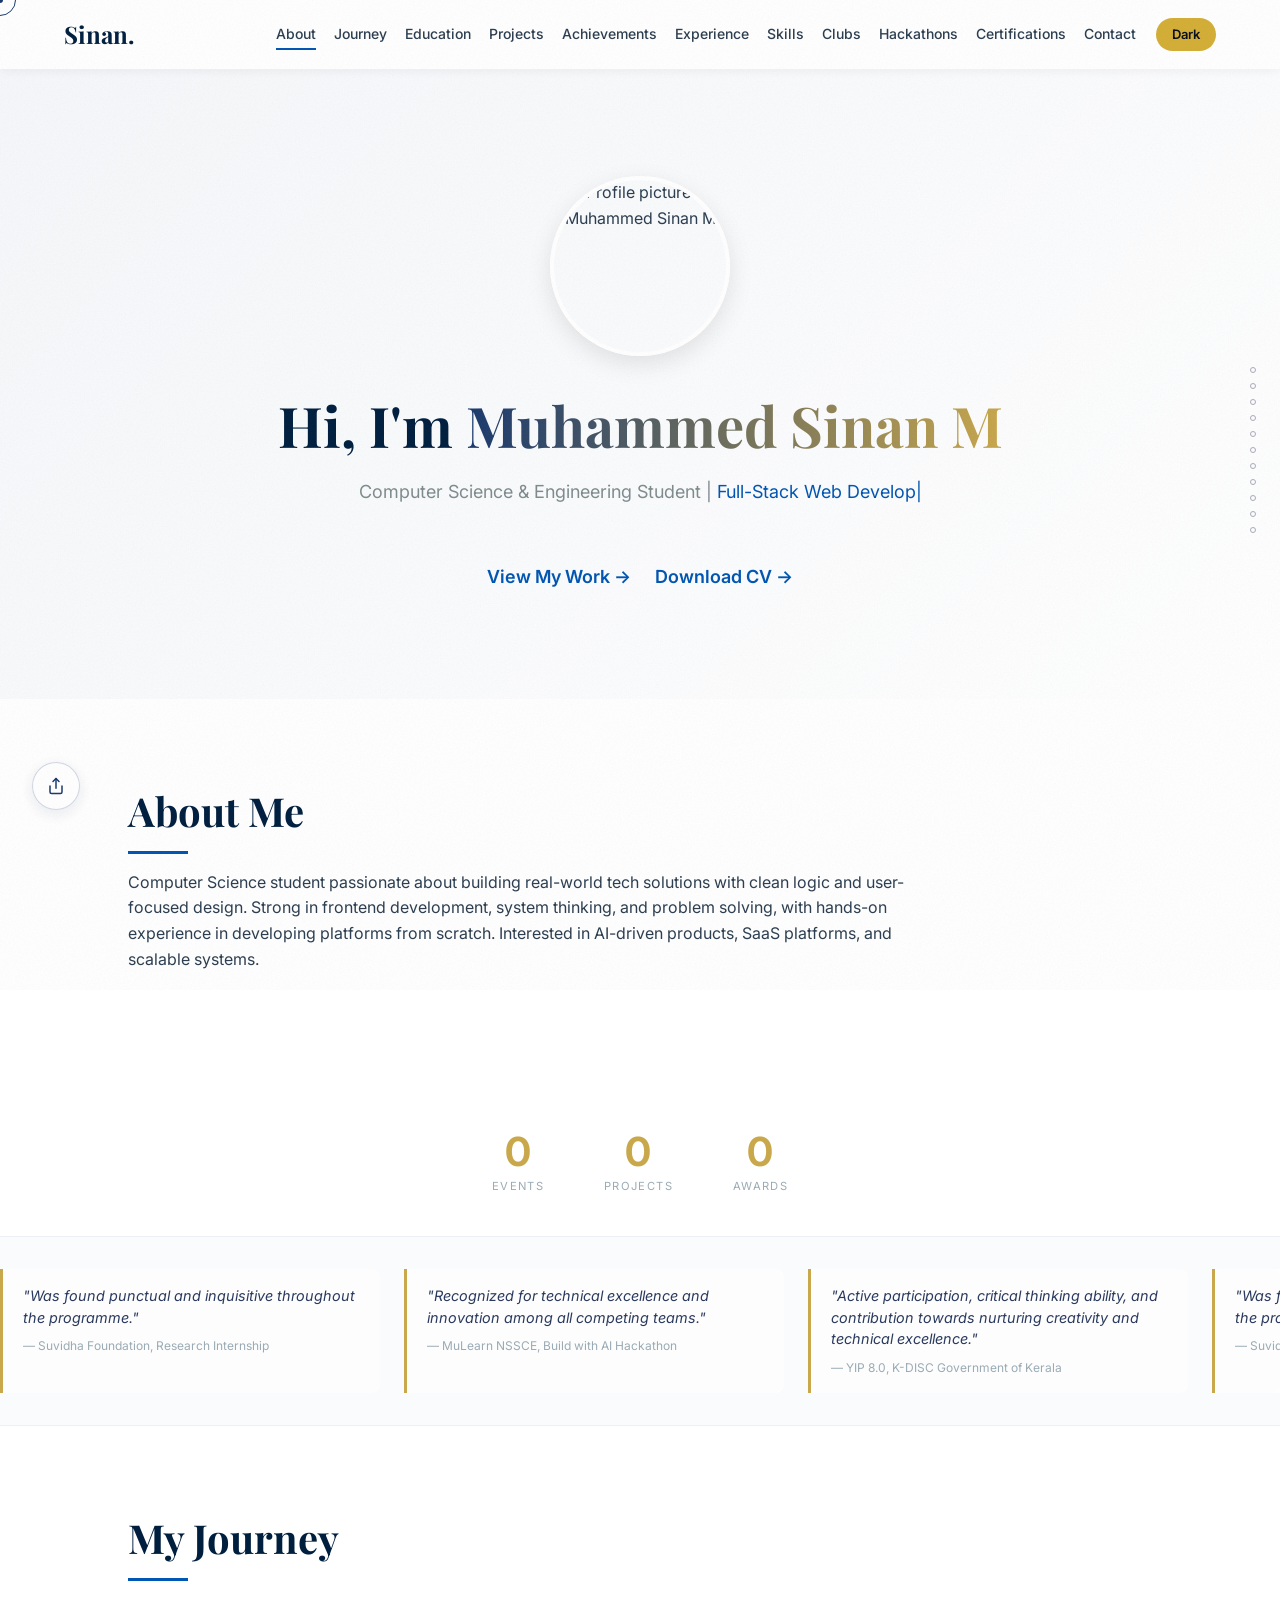
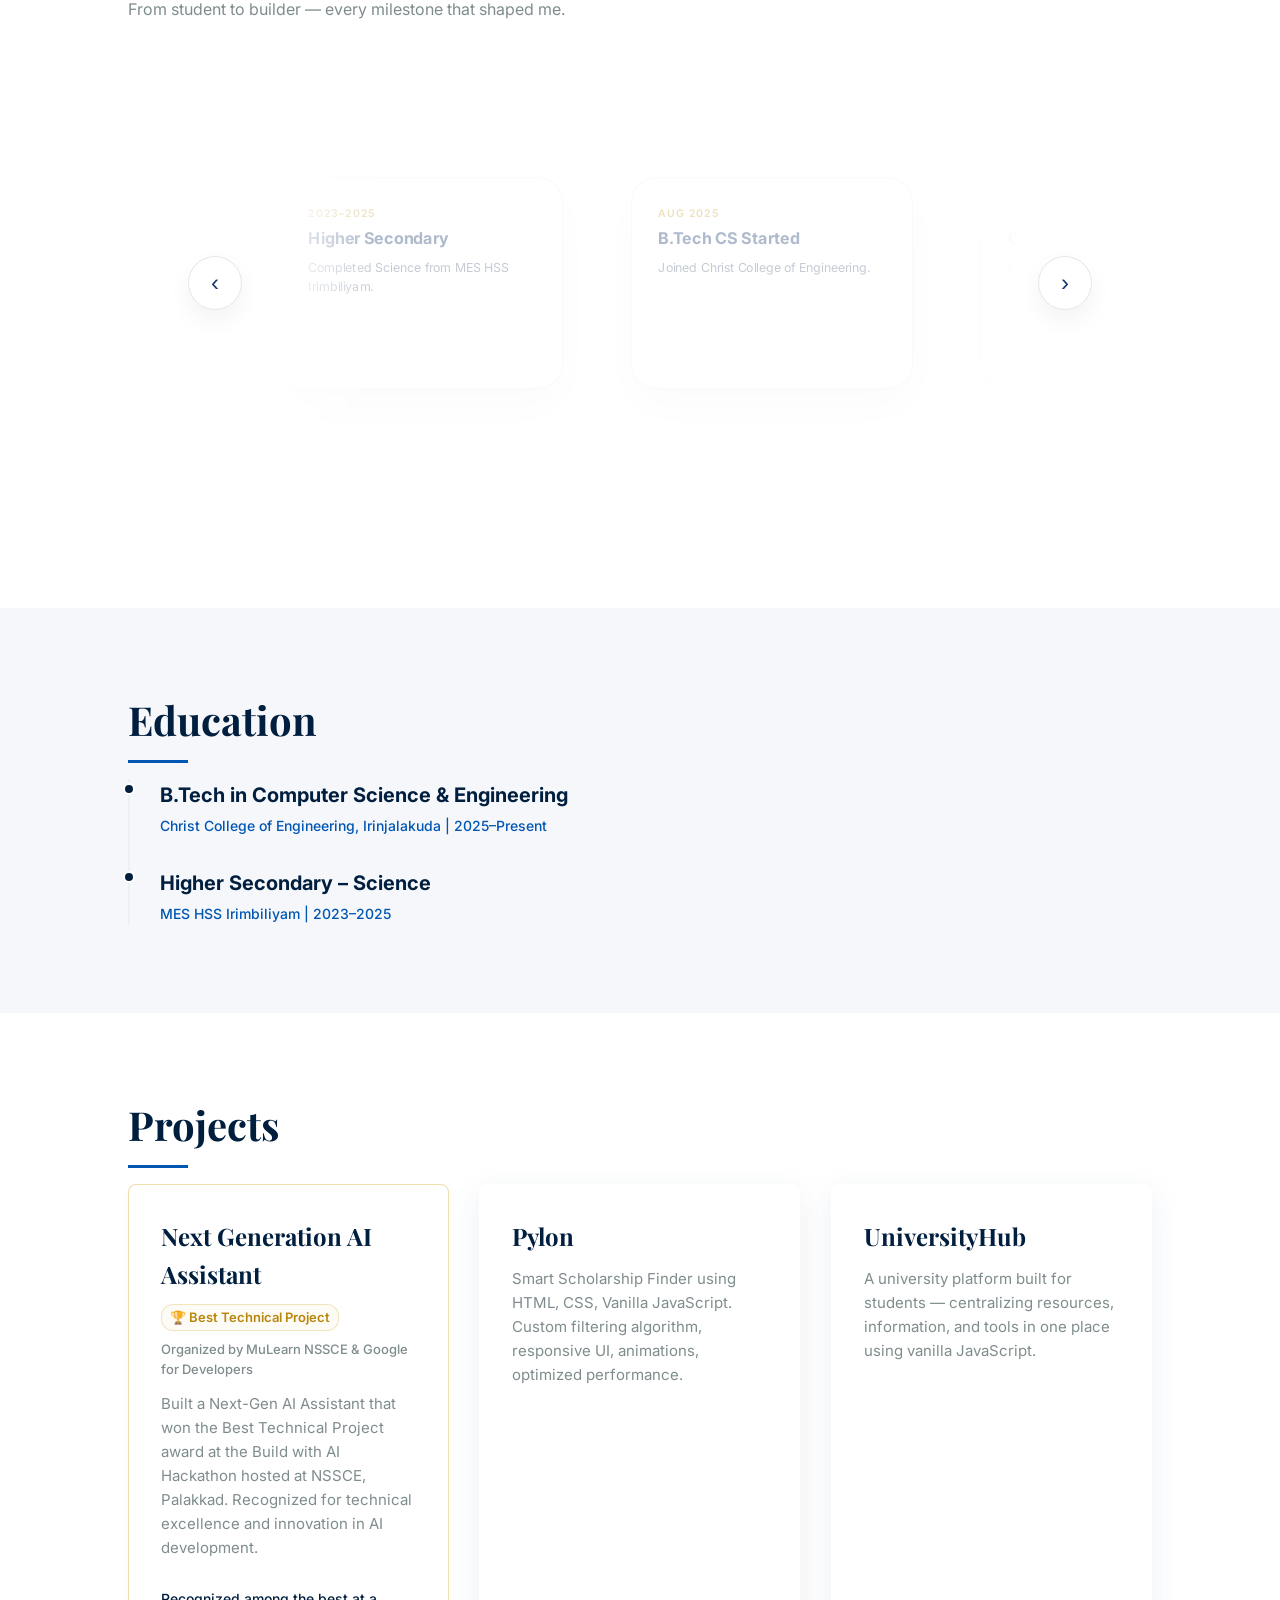
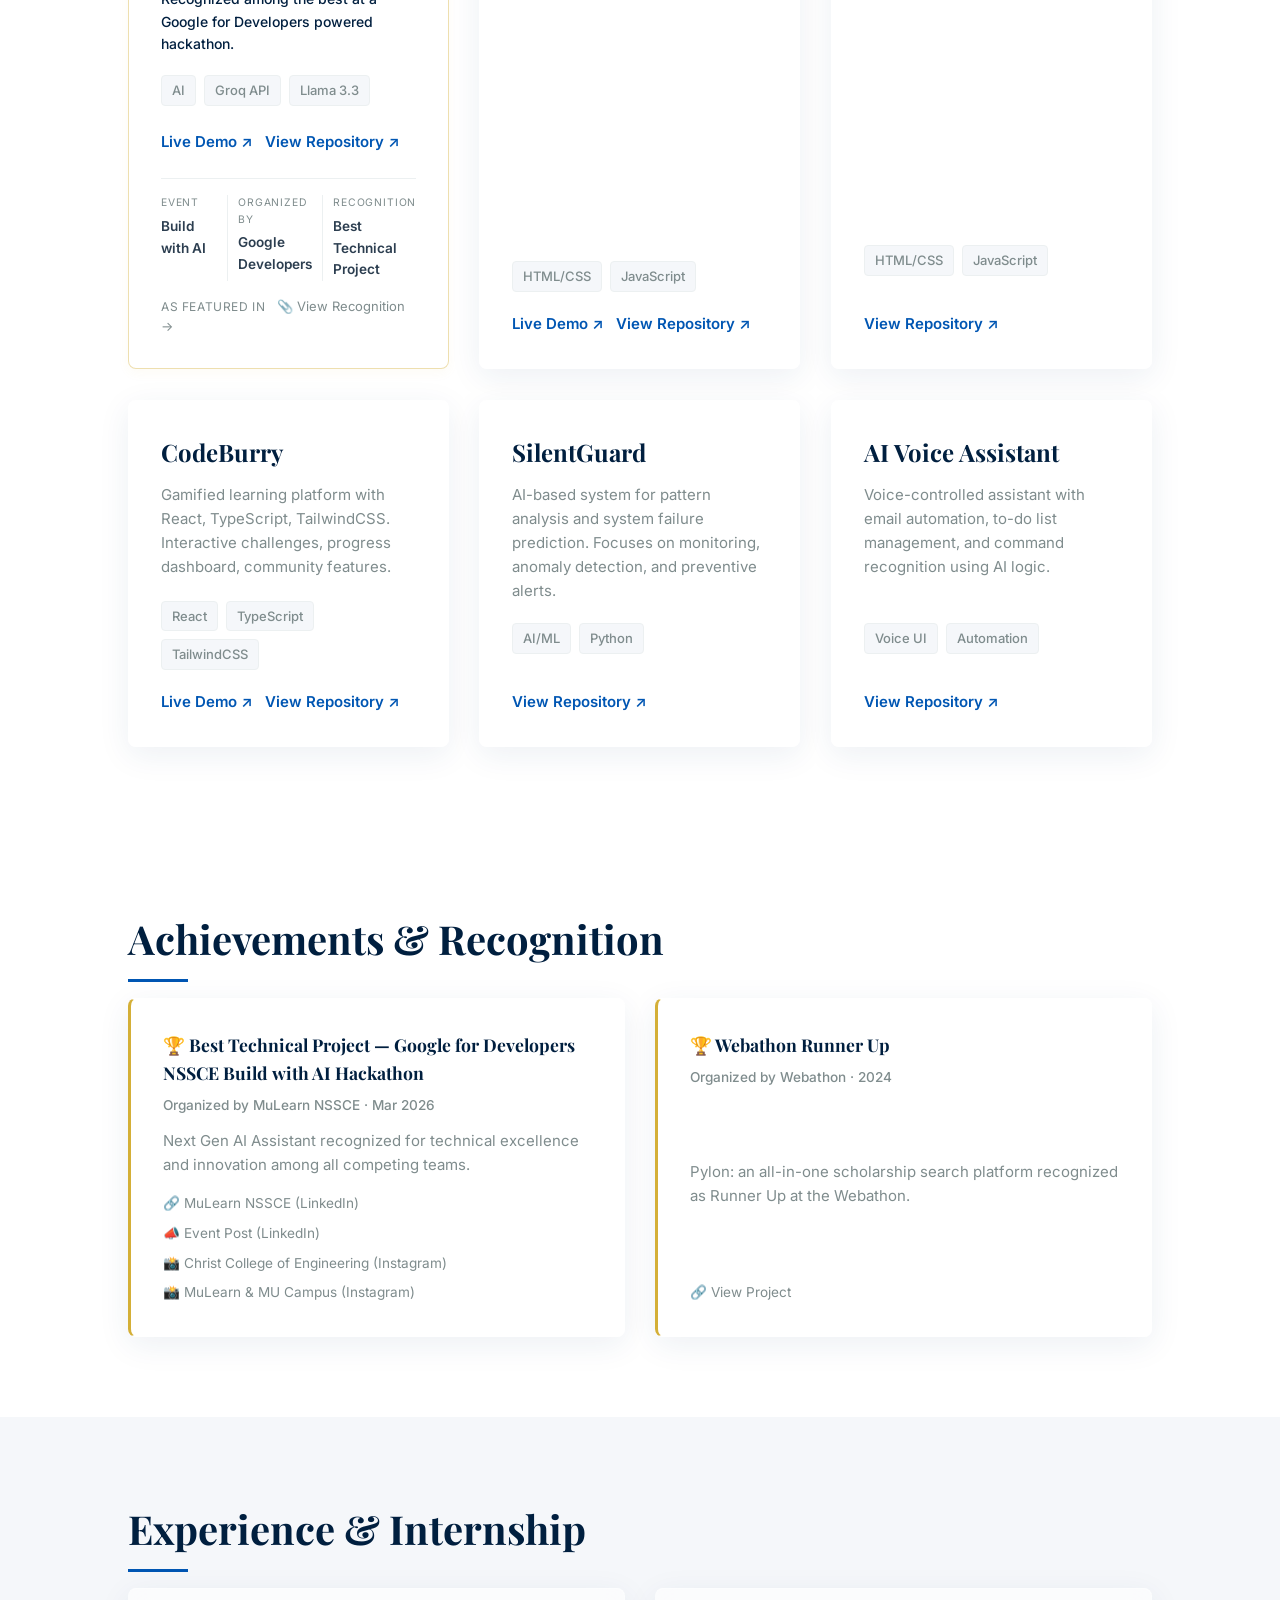
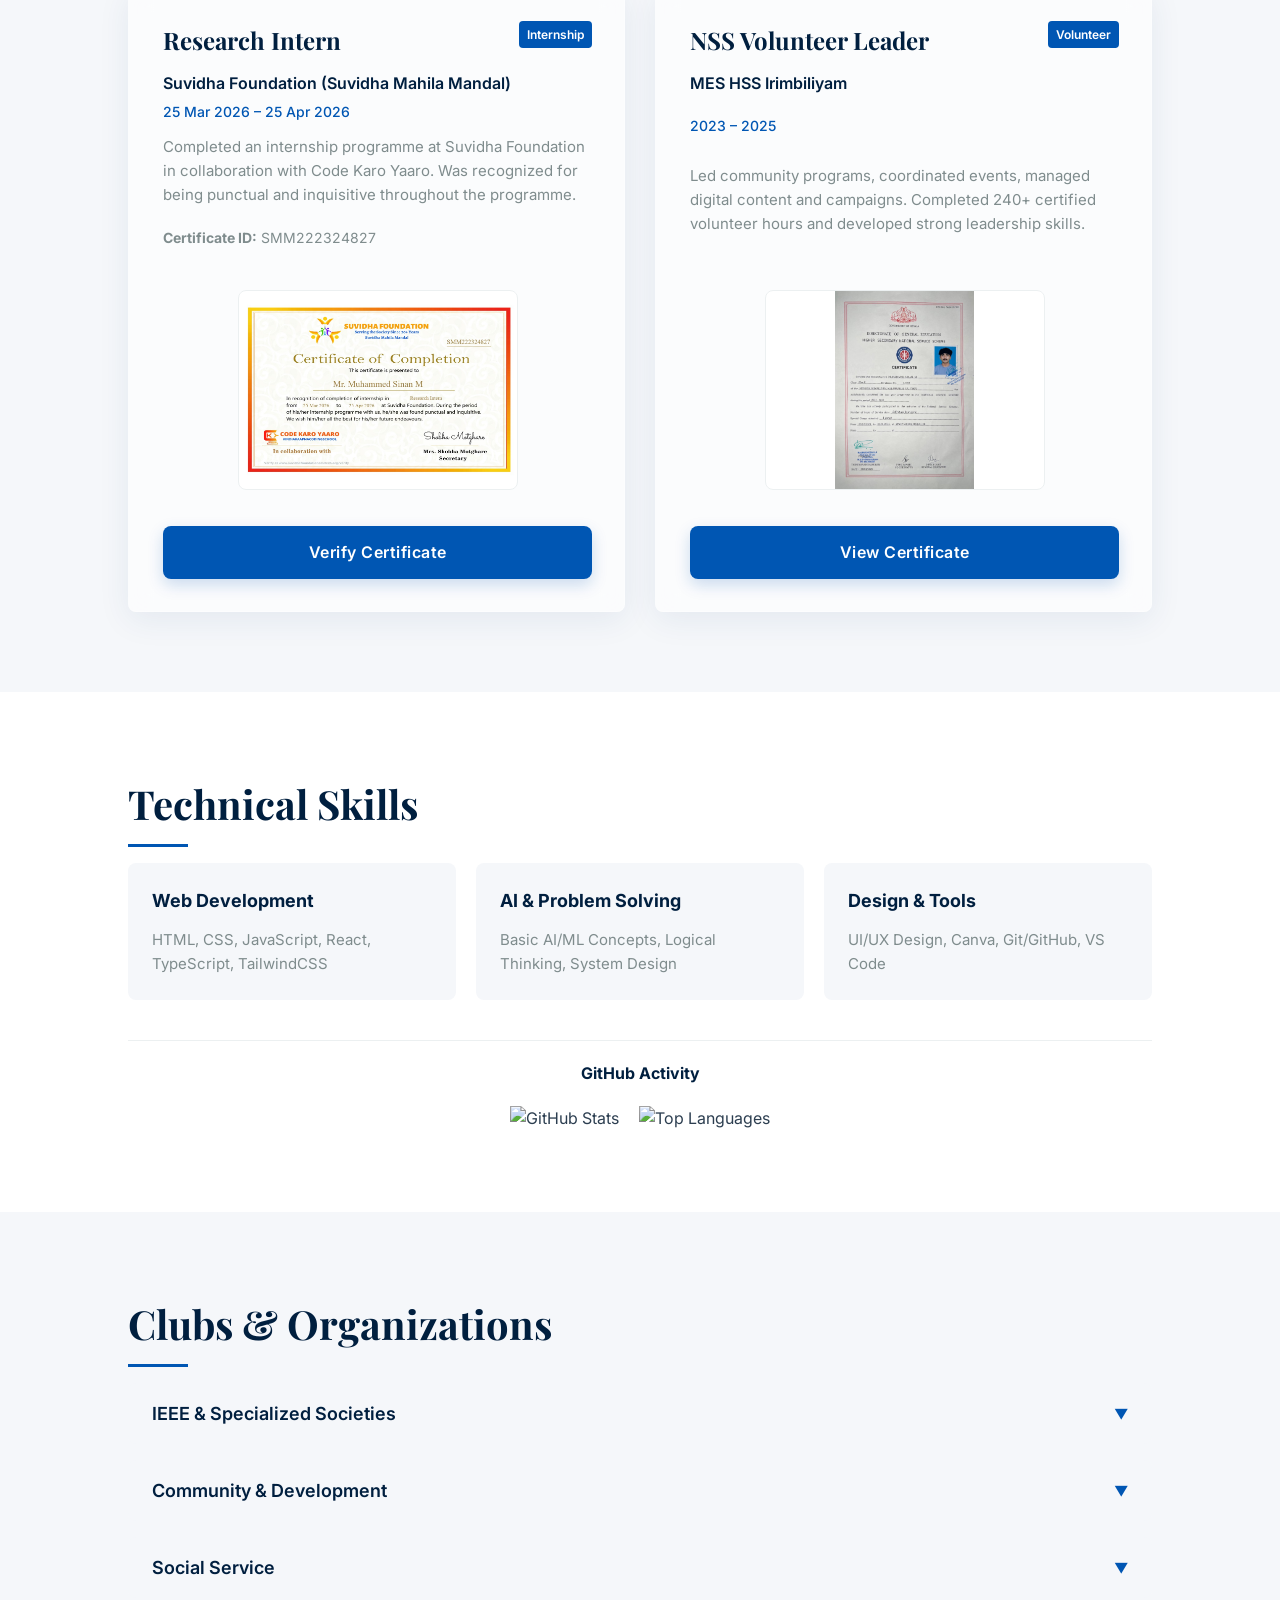
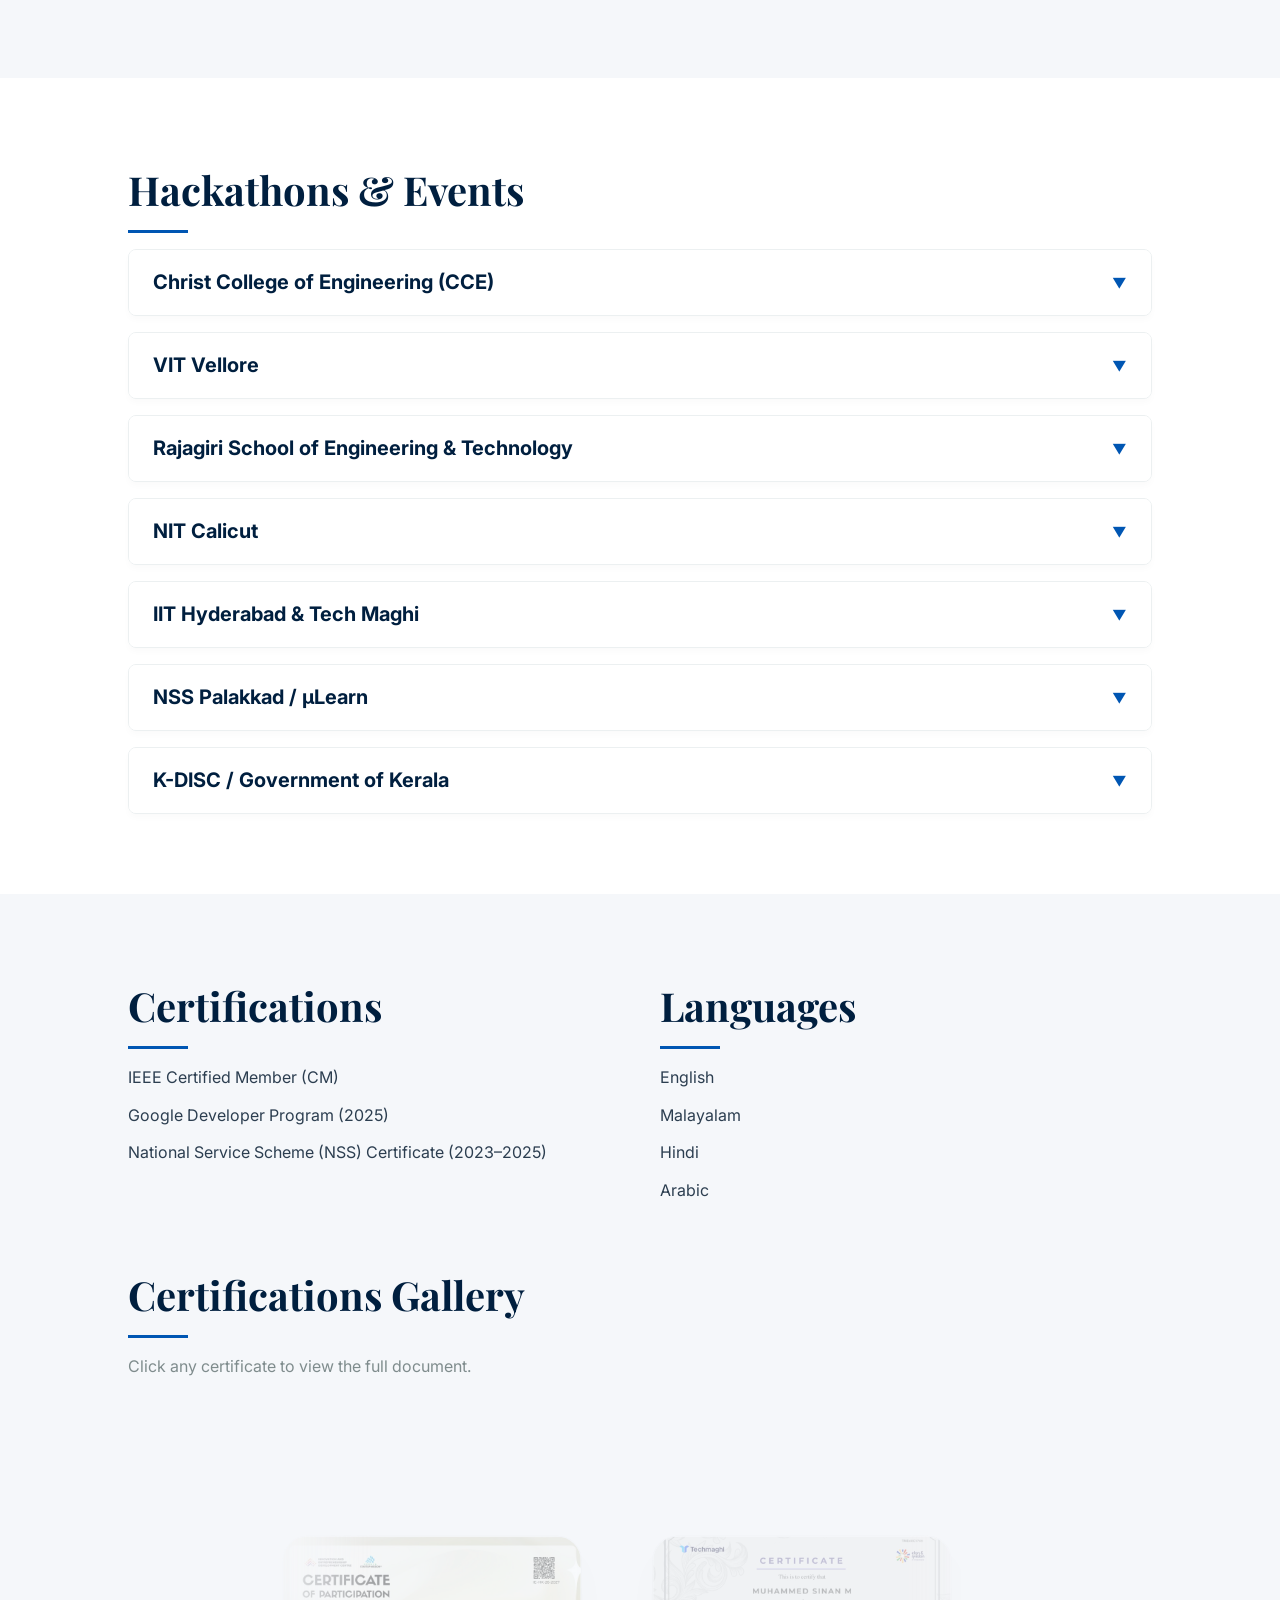
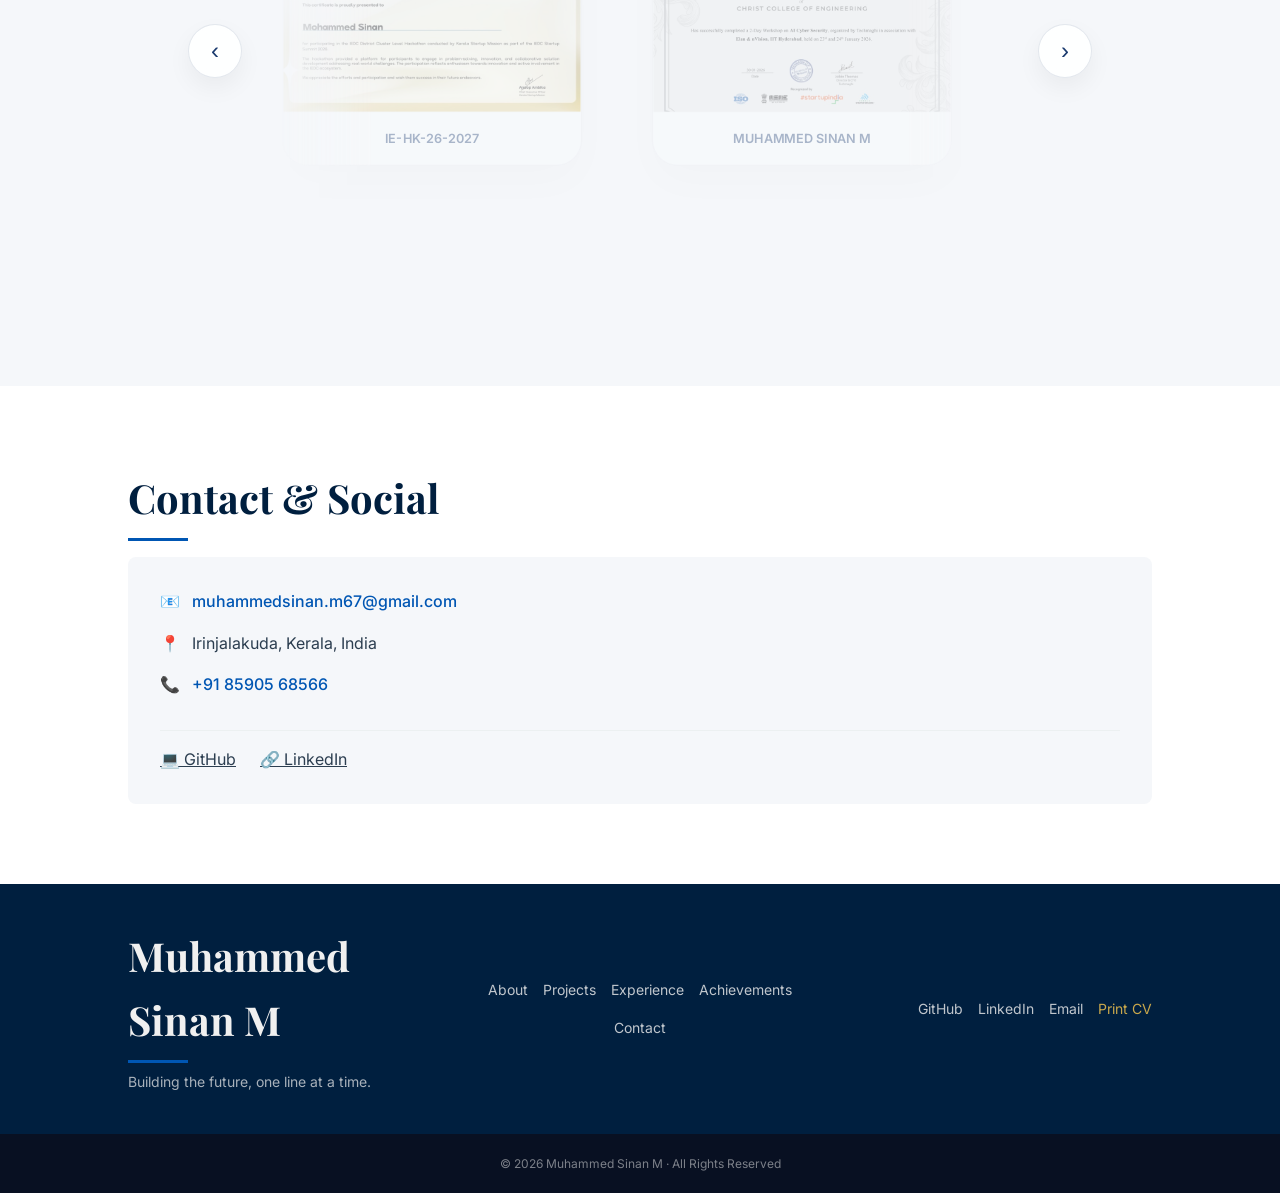
==== commit feaedc6e: "refactor: remove auxiliary automation scripts and finalize index.html structure" ====
--- a/index.html
+++ b/index.html
@@ -1606,7 +1606,7 @@
                         style="color: rgba(240,240,240,0.8); text-decoration: none; font-size: 14px;">Email</a>
                     <a href="#" onclick="window.print(); return false;"
                         style="color: #c9a84c; text-decoration: none; font-size: 14px;" title="Print CV"
-                        aria-label="Print CV">🖨 Print CV</a>
+                        aria-label="Print CV">Print CV</a>
                 </div>
             </div>
         </div>
--- a/Style.css
+++ b/Style.css
@@ -38,9 +38,9 @@
 /* NAV */
 nav {
     display: flex;
-    justify-content: space-between;
     align-items: center;
-    padding: 20px 10%;
+    gap: 16px;
+    padding: 18px 5%;
     position: sticky;
     top: 0;
     background: var(--white);
@@ -57,16 +57,18 @@
 
 .nav-links {
     display: flex;
-    gap: 24px;
+    gap: 18px;
+    flex-wrap: nowrap;
 }
 
 .nav-links a {
     color: var(--charcoal-gray);
     text-decoration: none;
-    font-size: 16px;
+    font-size: 14px;
     font-weight: 500;
     transition: color 0.2s ease;
     position: relative;
+    white-space: nowrap;
 }
 
 .nav-links a::after {
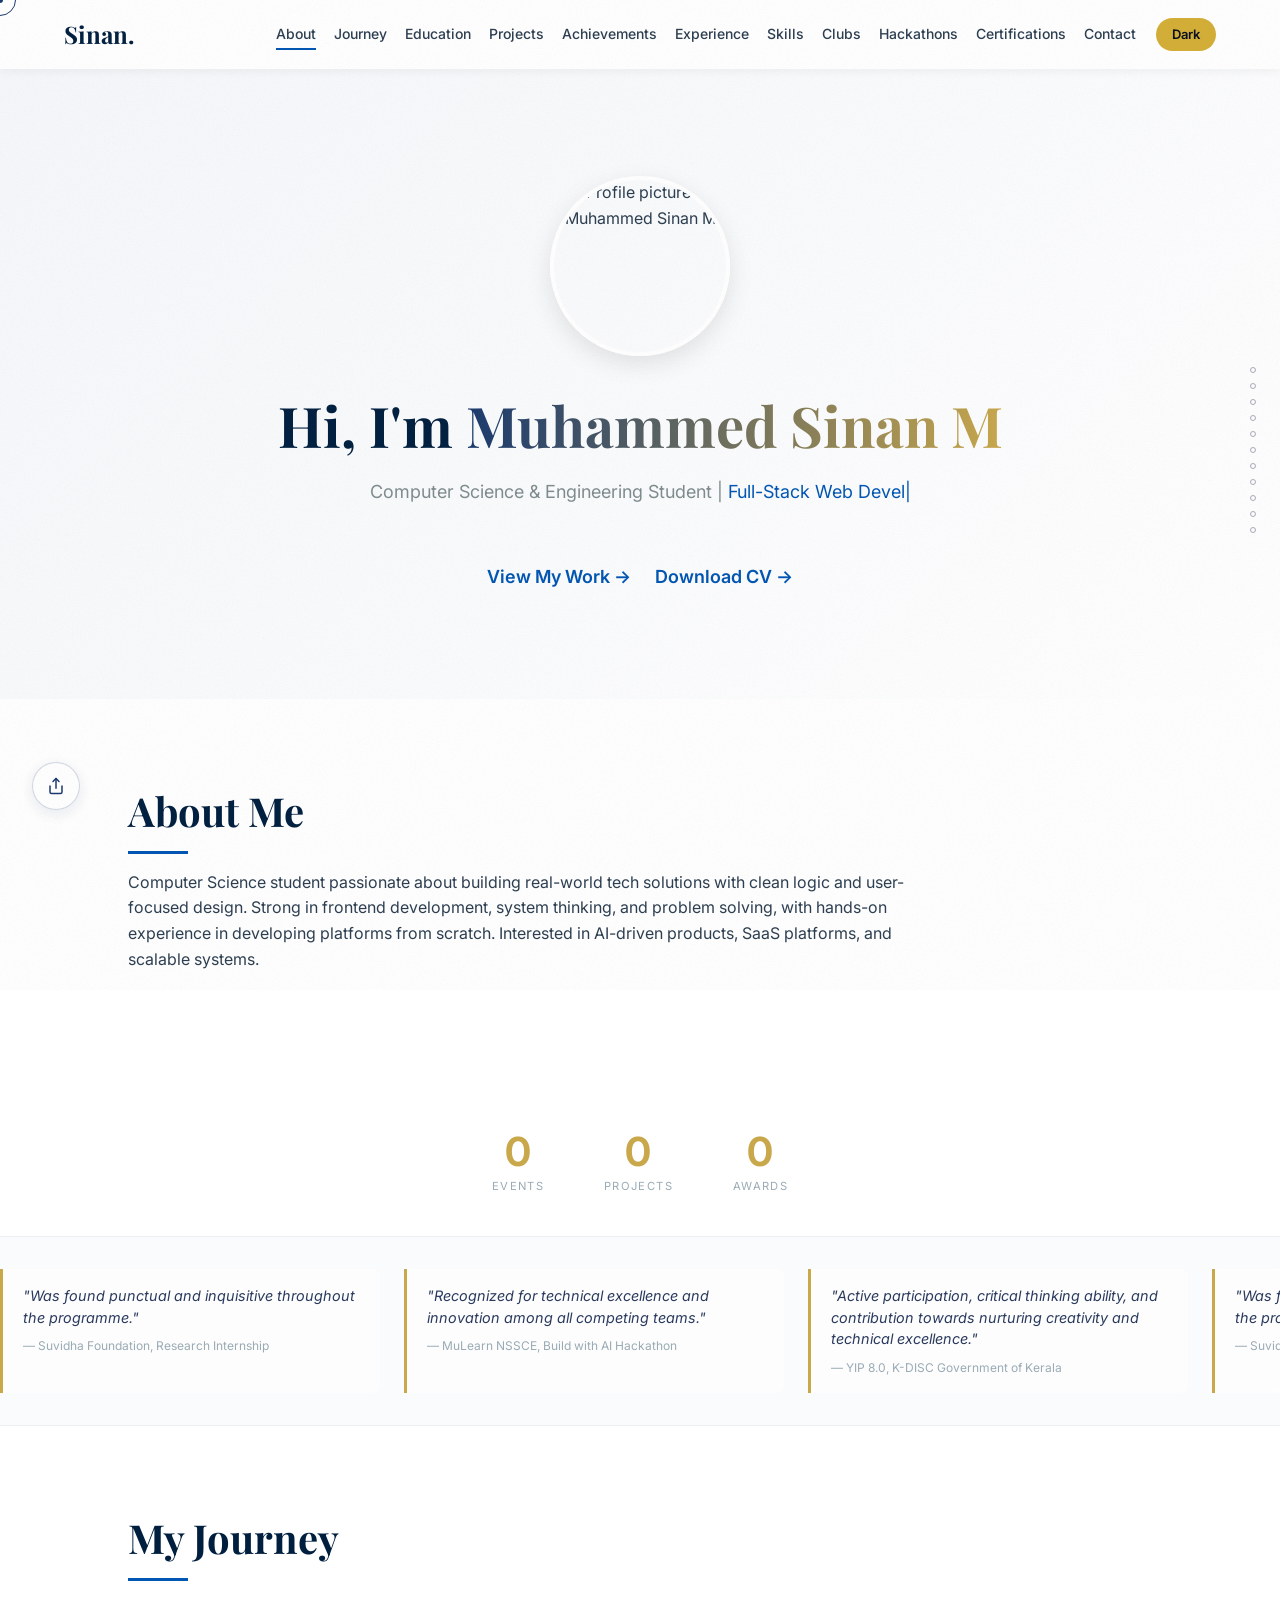
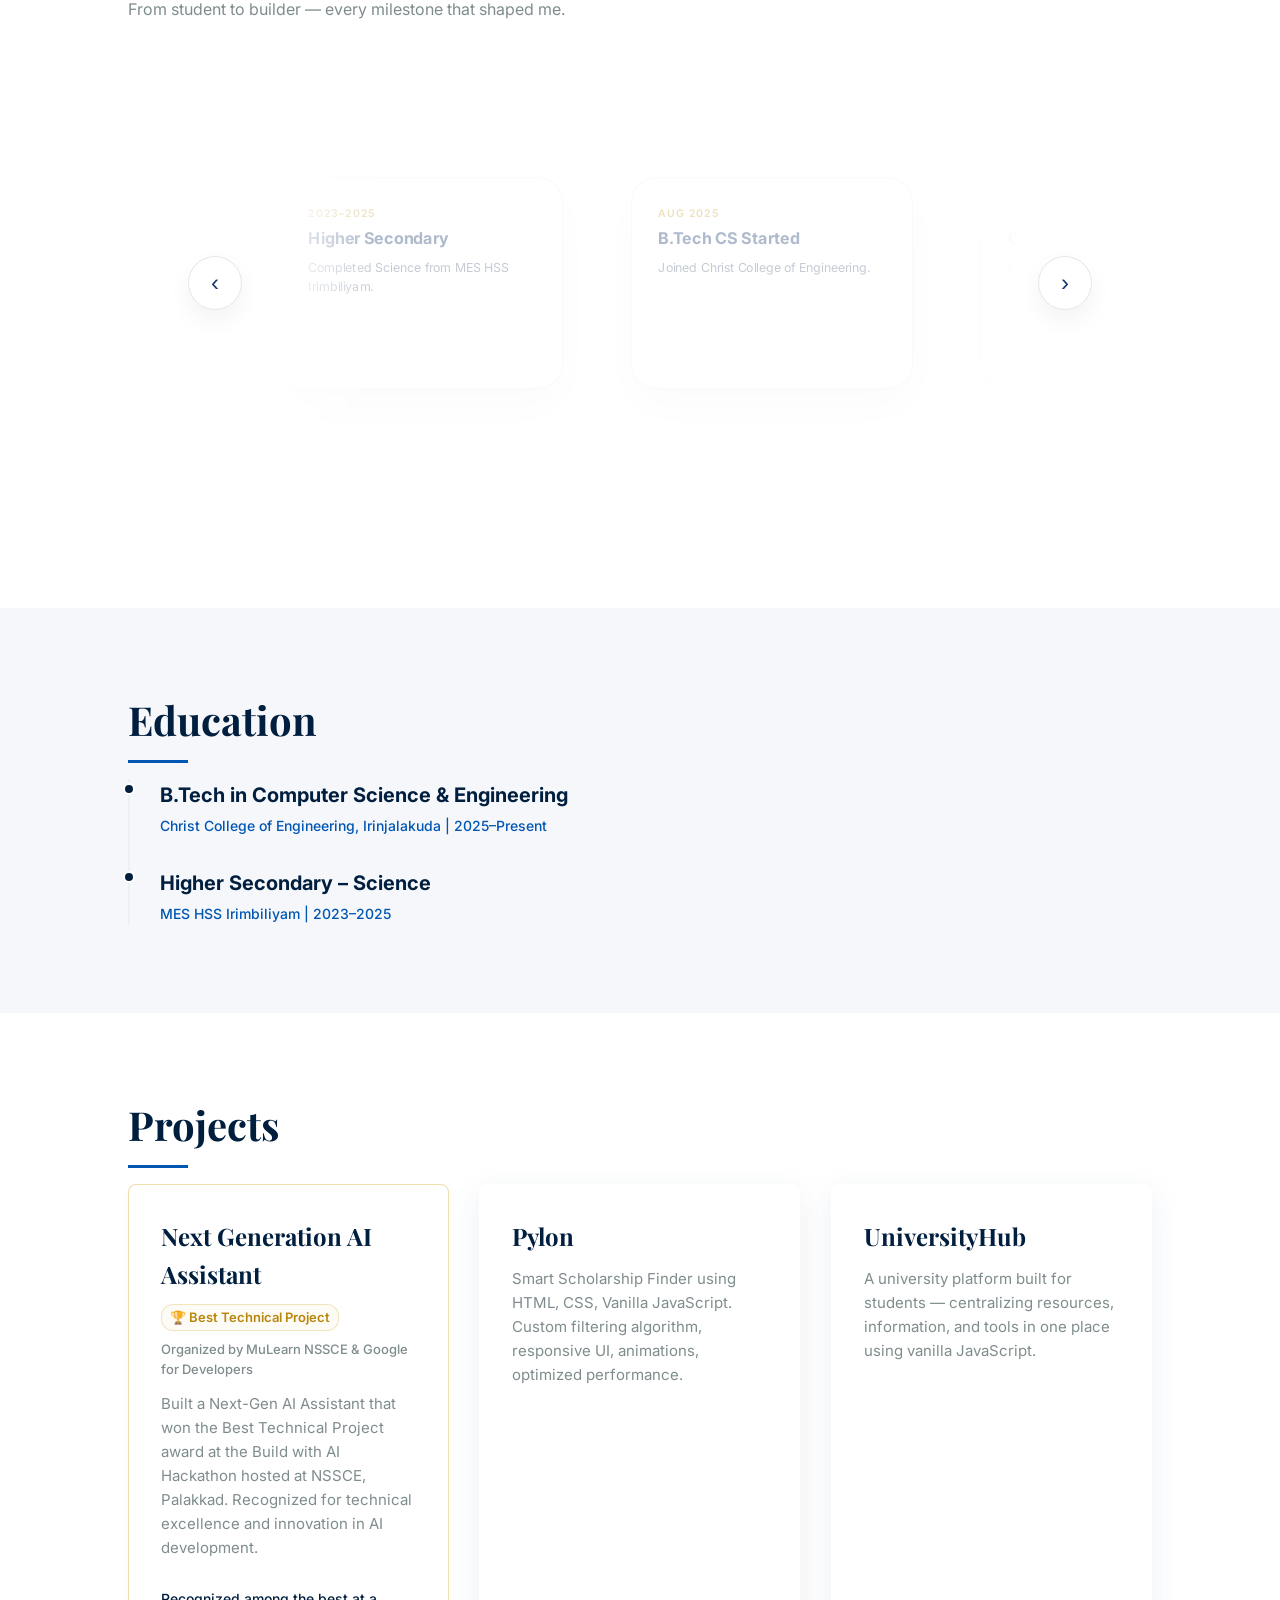
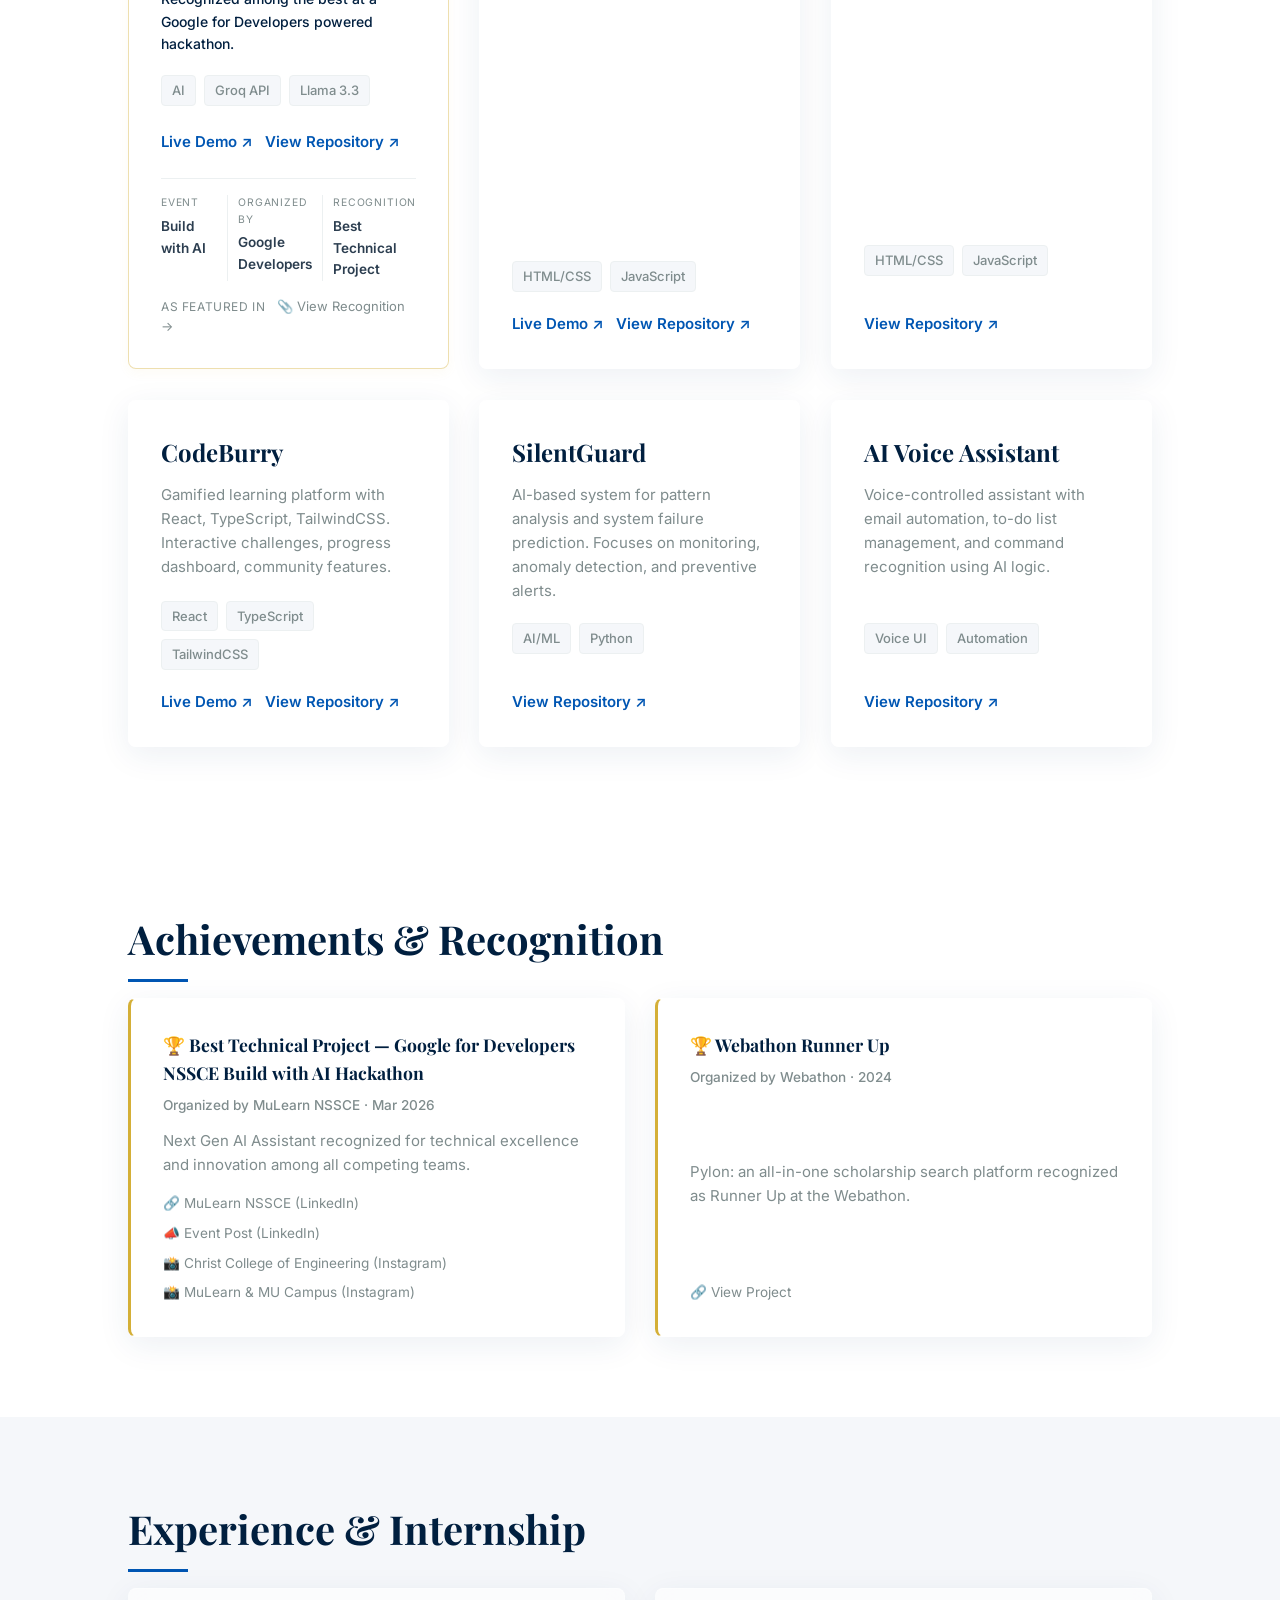
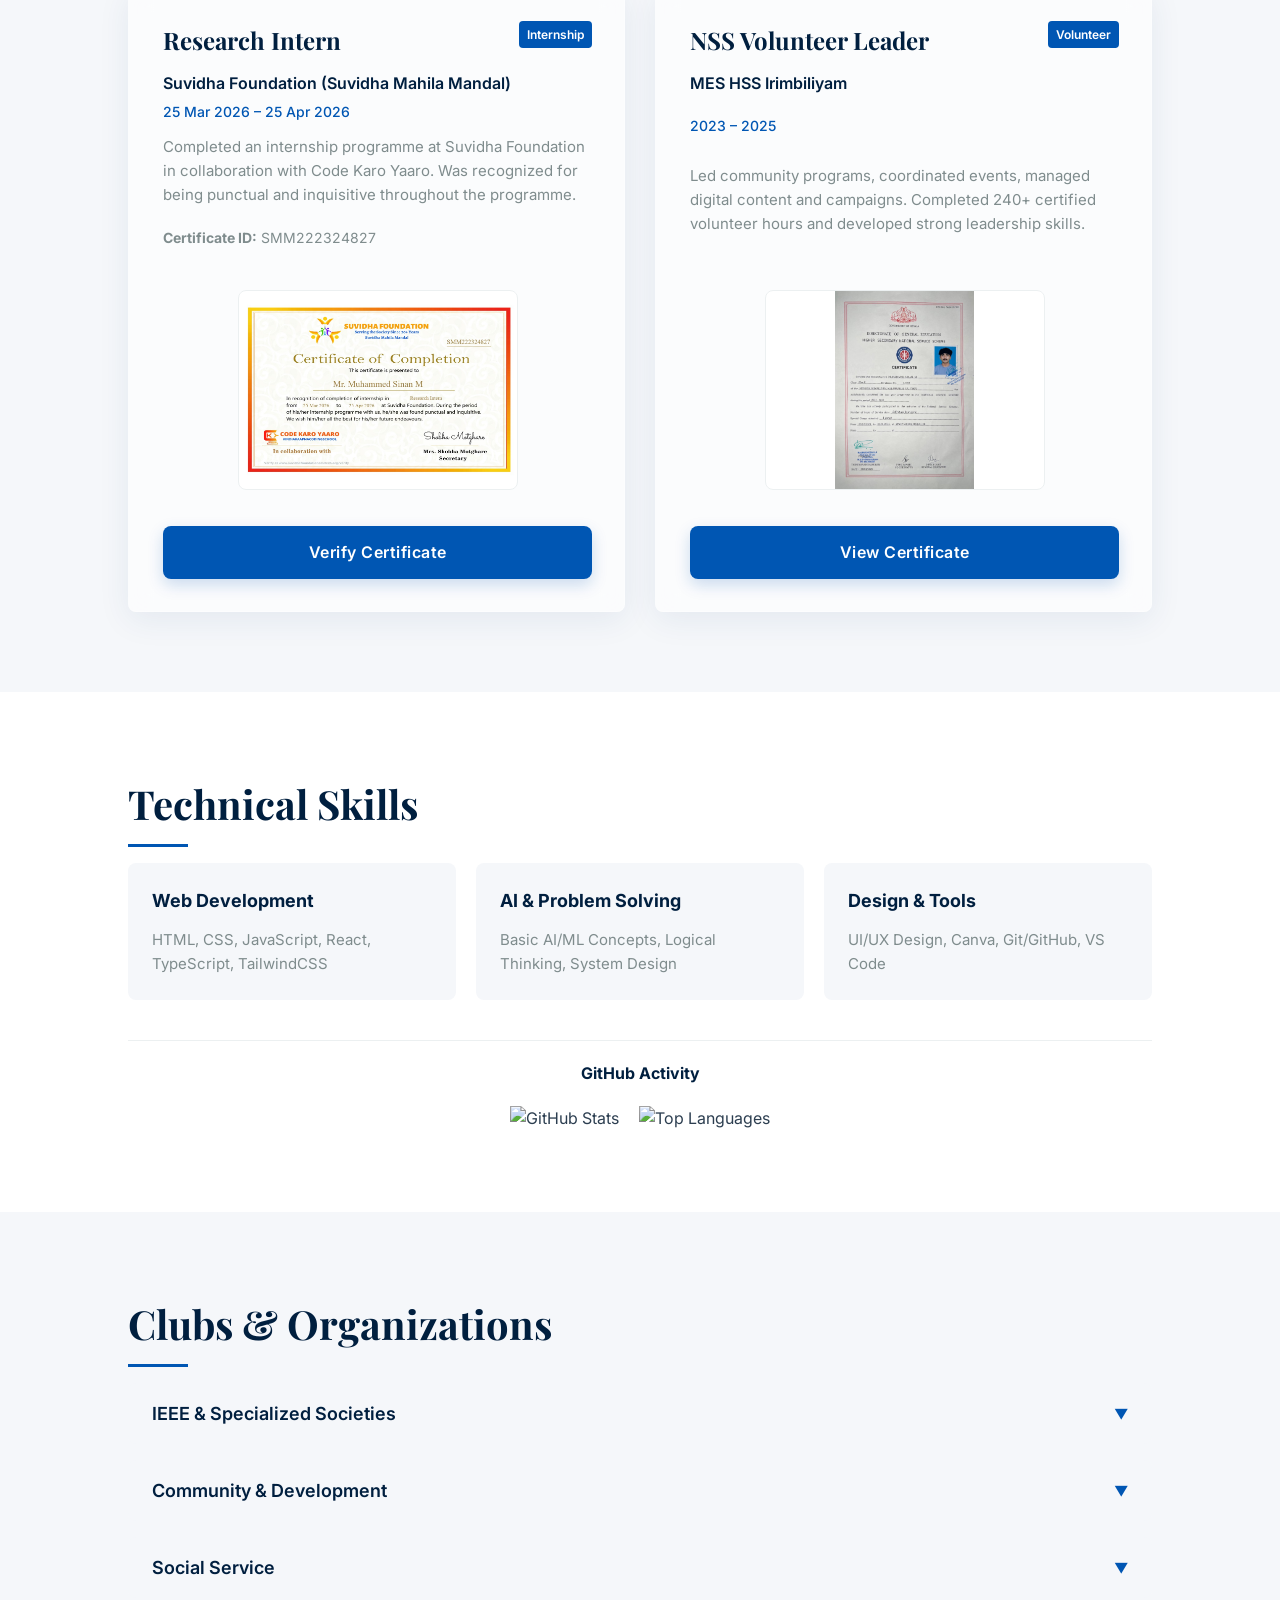
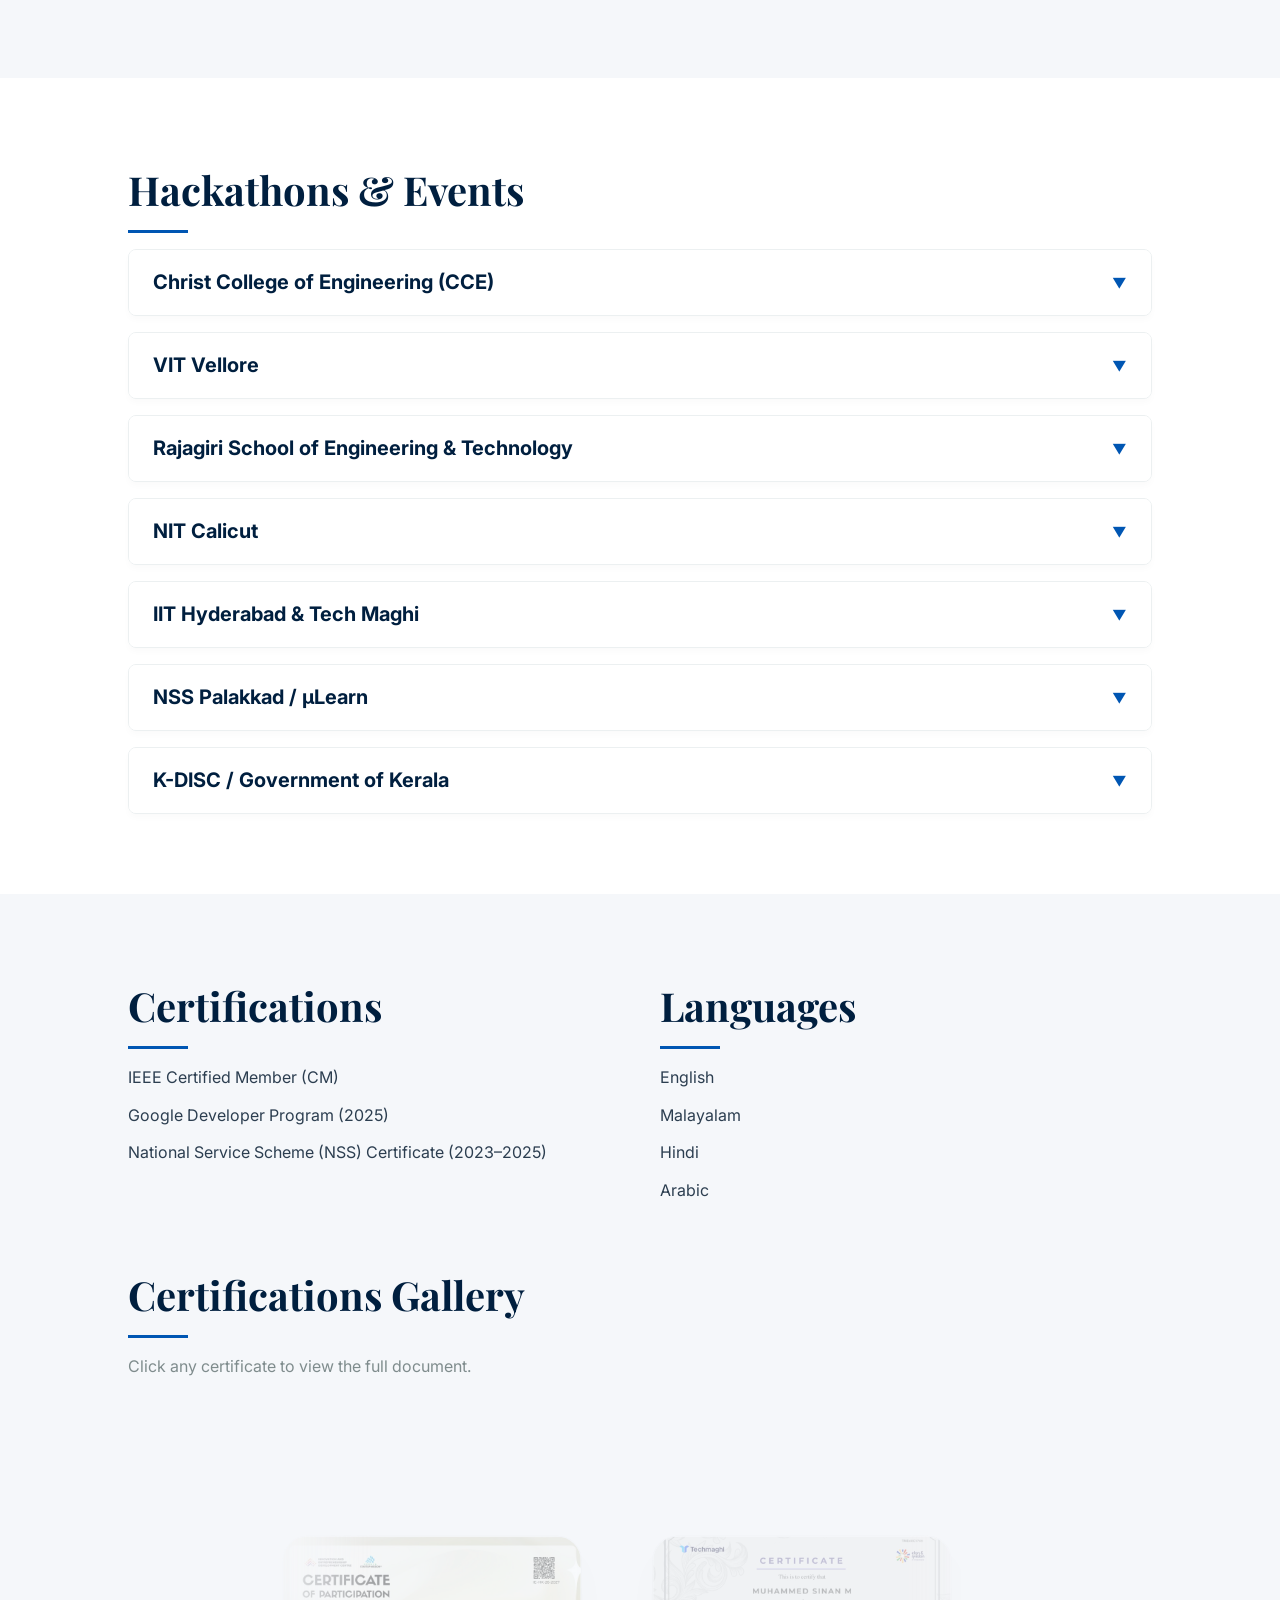
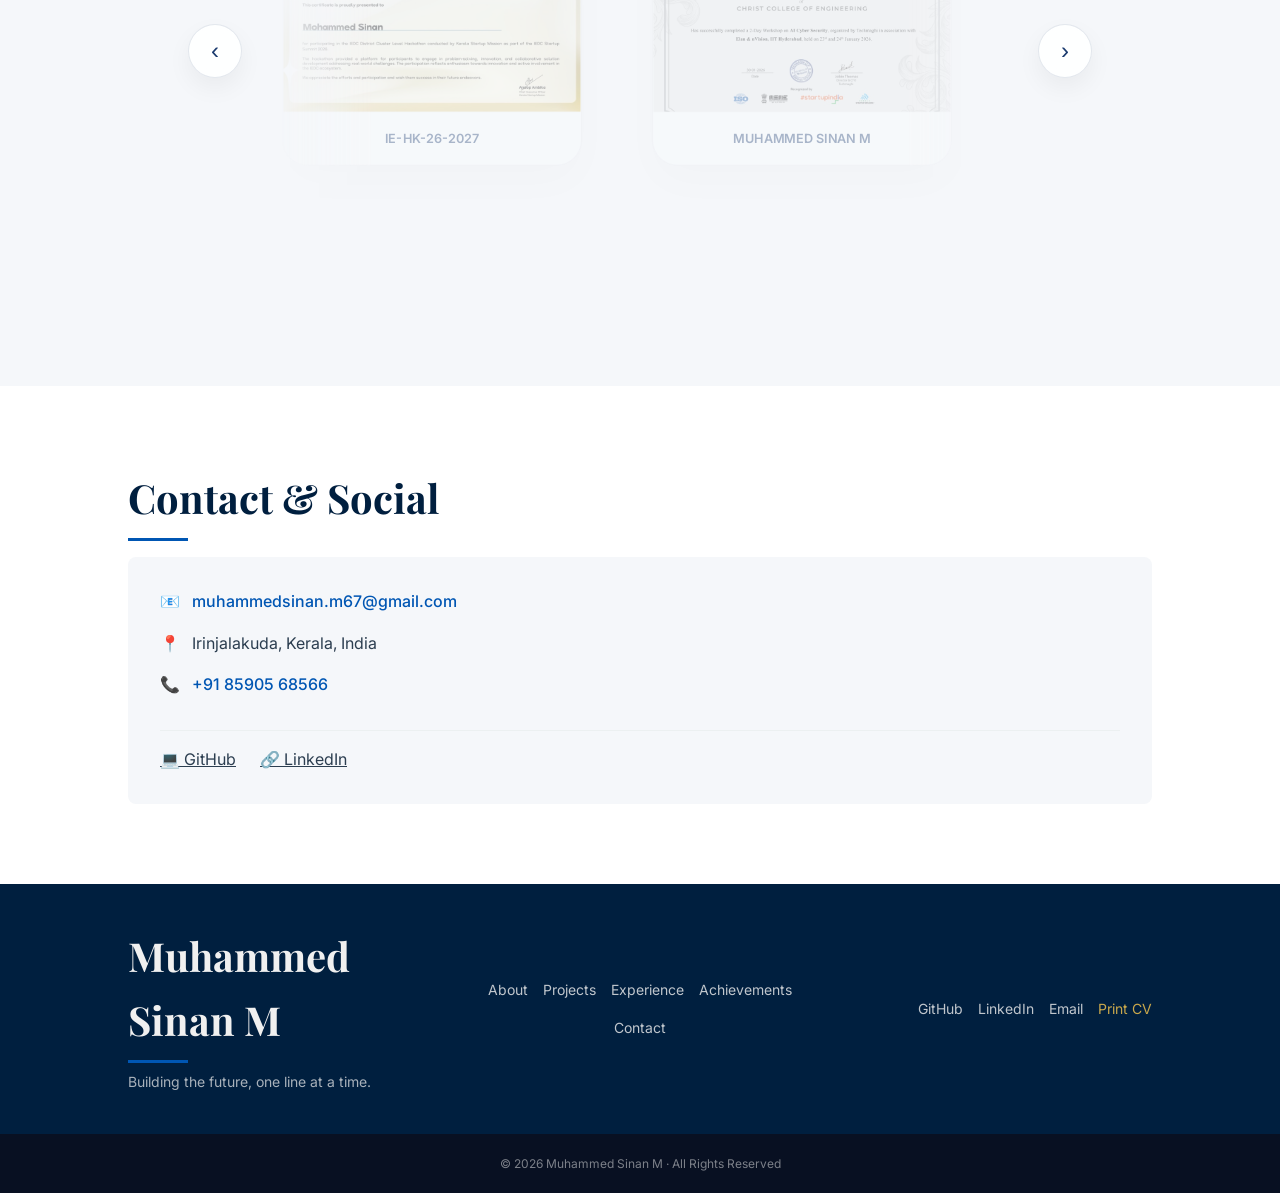
==== commit e19eed15: "feat: add footer background variable and improve dark mode styling for cards and container" ====
--- a/index.html
+++ b/index.html
@@ -1576,7 +1576,7 @@
     <!-- FOOTER -->
     <footer>
         <div
-            style="display: flex; justify-content: space-between; align-items: center; flex-wrap: wrap; gap: 20px; padding: 40px 10%; background: var(--primary-navy); color: #f0f0f0;">
+            style="display: flex; justify-content: space-between; align-items: center; flex-wrap: wrap; gap: 20px; padding: 40px 10%; background: var(--footer-bg, #001F3F); color: #f0f0f0;">
             <div style="flex: 1; min-width: 250px;">
                 <h3 style="color: #f0f0f0; margin-bottom: 8px;">Muhammed Sinan M</h3>
                 <p style="color: rgba(240,240,240,0.7); font-size: 14px;">Building the future, one line at a time.
@@ -1647,6 +1647,17 @@
             --charcoal-gray: #f0f0f0;
             --text-primary: #f0f0f0;
             --border-gray: #2a3b5c;
+            --footer-bg: #050a14;
+        }
+
+        html[data-theme="dark"] {
+            background-color: #0a0f1e;
+        }
+
+        html[data-theme="dark"] .cert-card,
+        html[data-theme="dark"] .jtl-card {
+            background: #111827 !important;
+            border-color: #2a3b5c !important;
         }
 
         html[data-theme="dark"] body {
--- a/Style.css
+++ b/Style.css
@@ -14,6 +14,7 @@
     --accent-blue: #0056B3;
     --text-primary: #2C3E50;
     --text-secondary: #7F8C8D;
+    --footer-bg: #001F3F;
     
     --font-heading: 'Playfair Display', serif;
     --font-body: 'Inter', sans-serif;
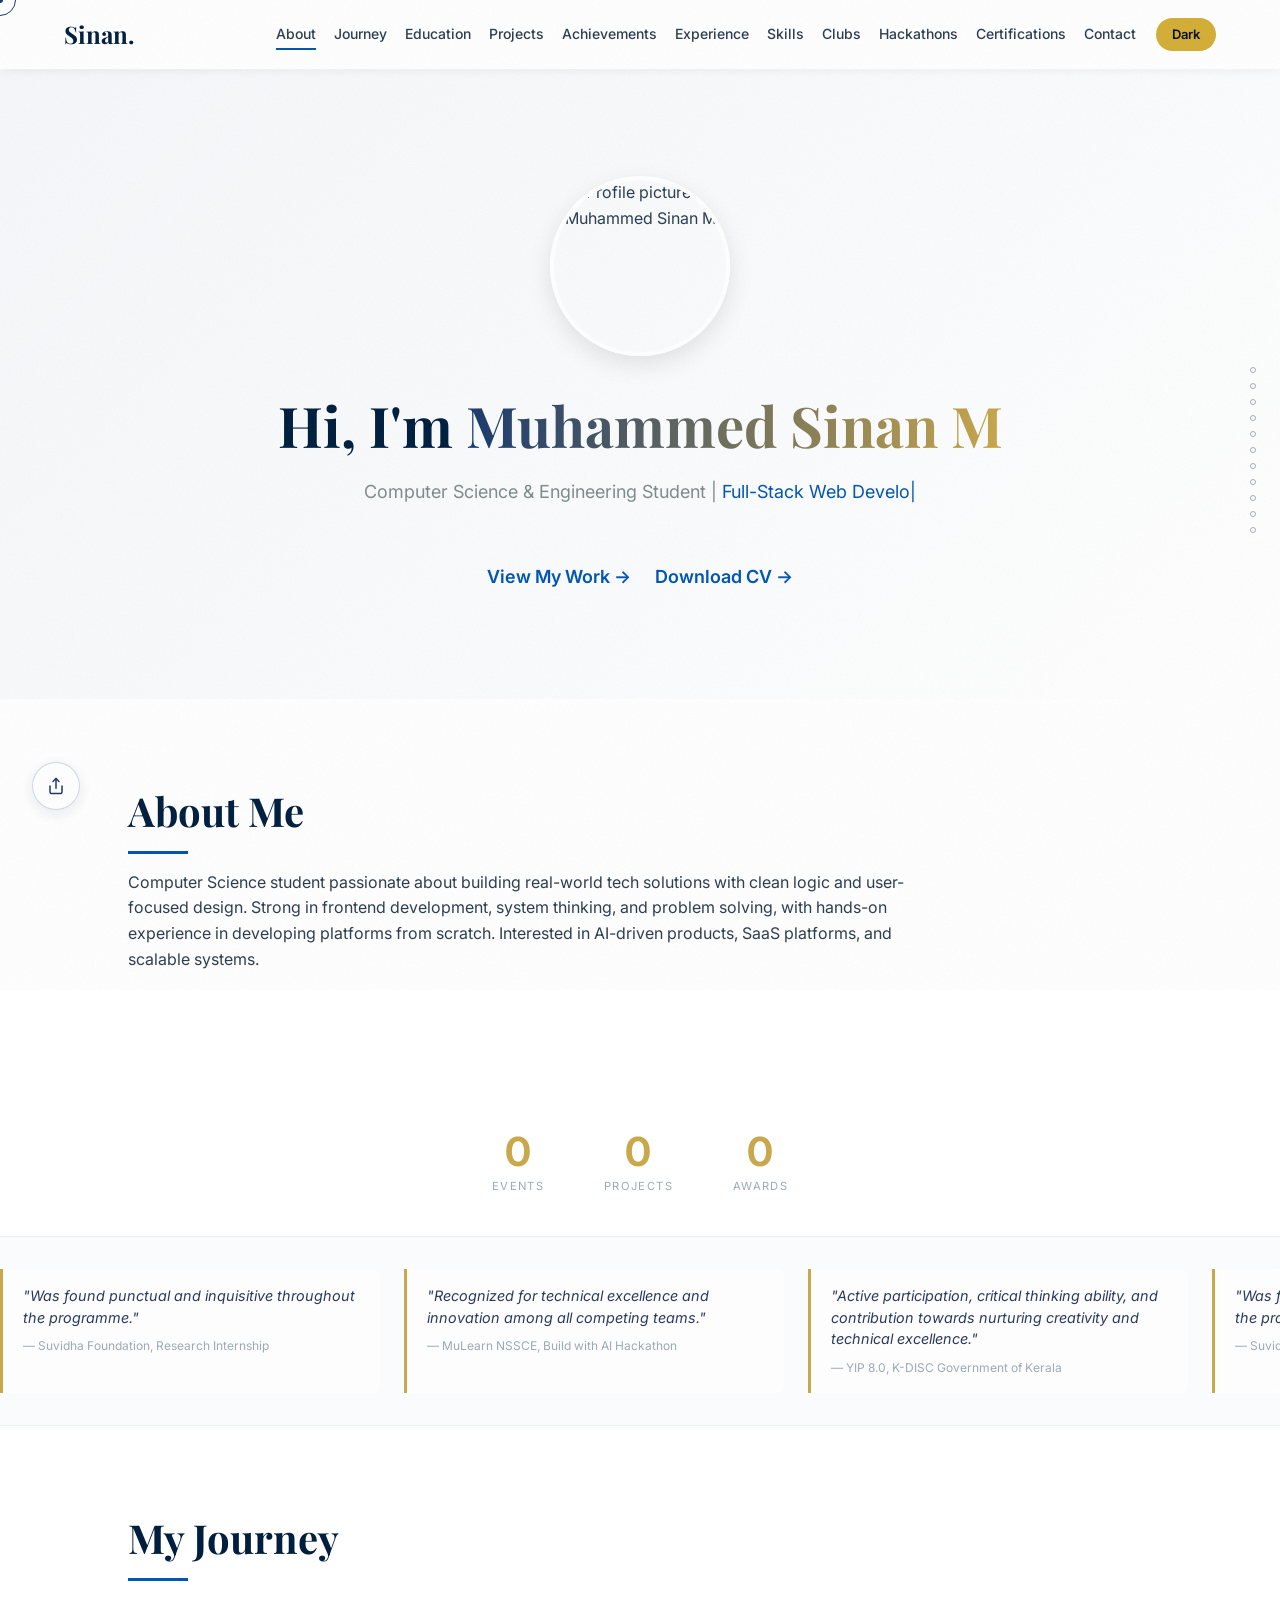
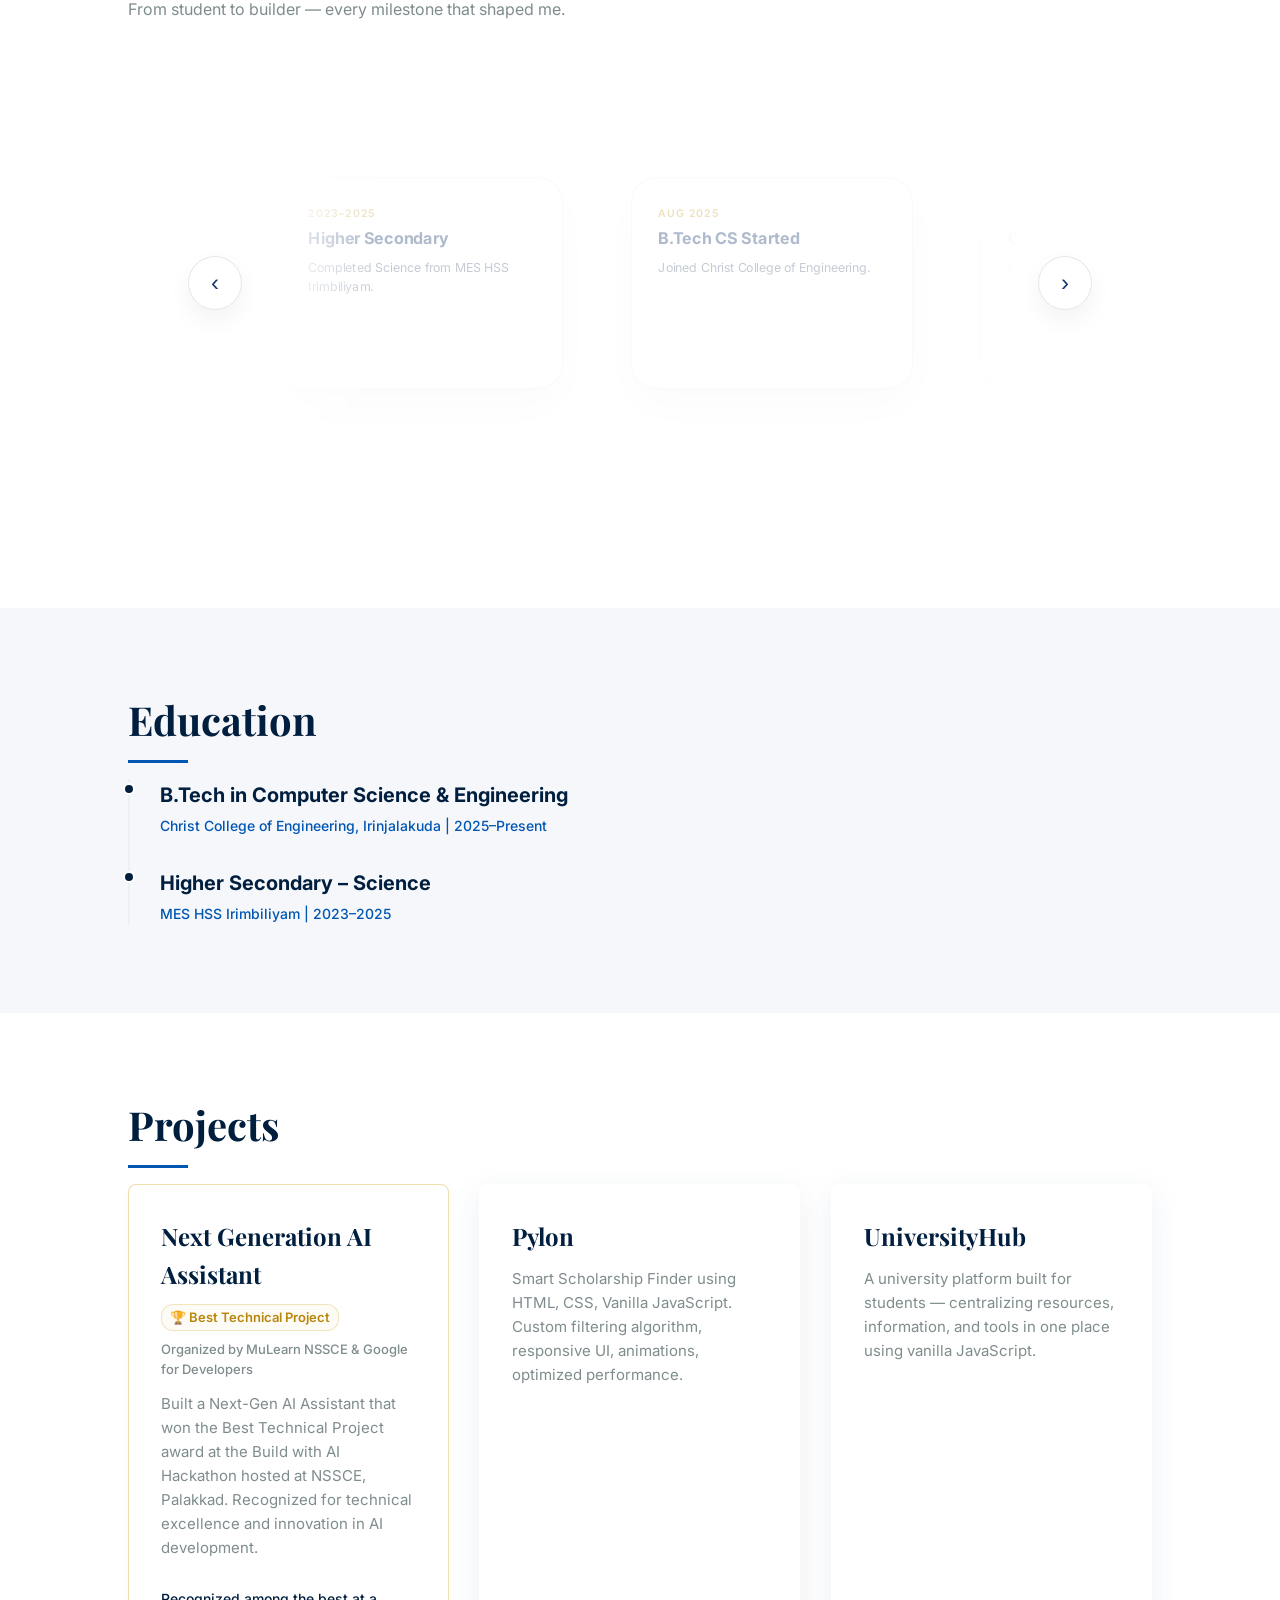
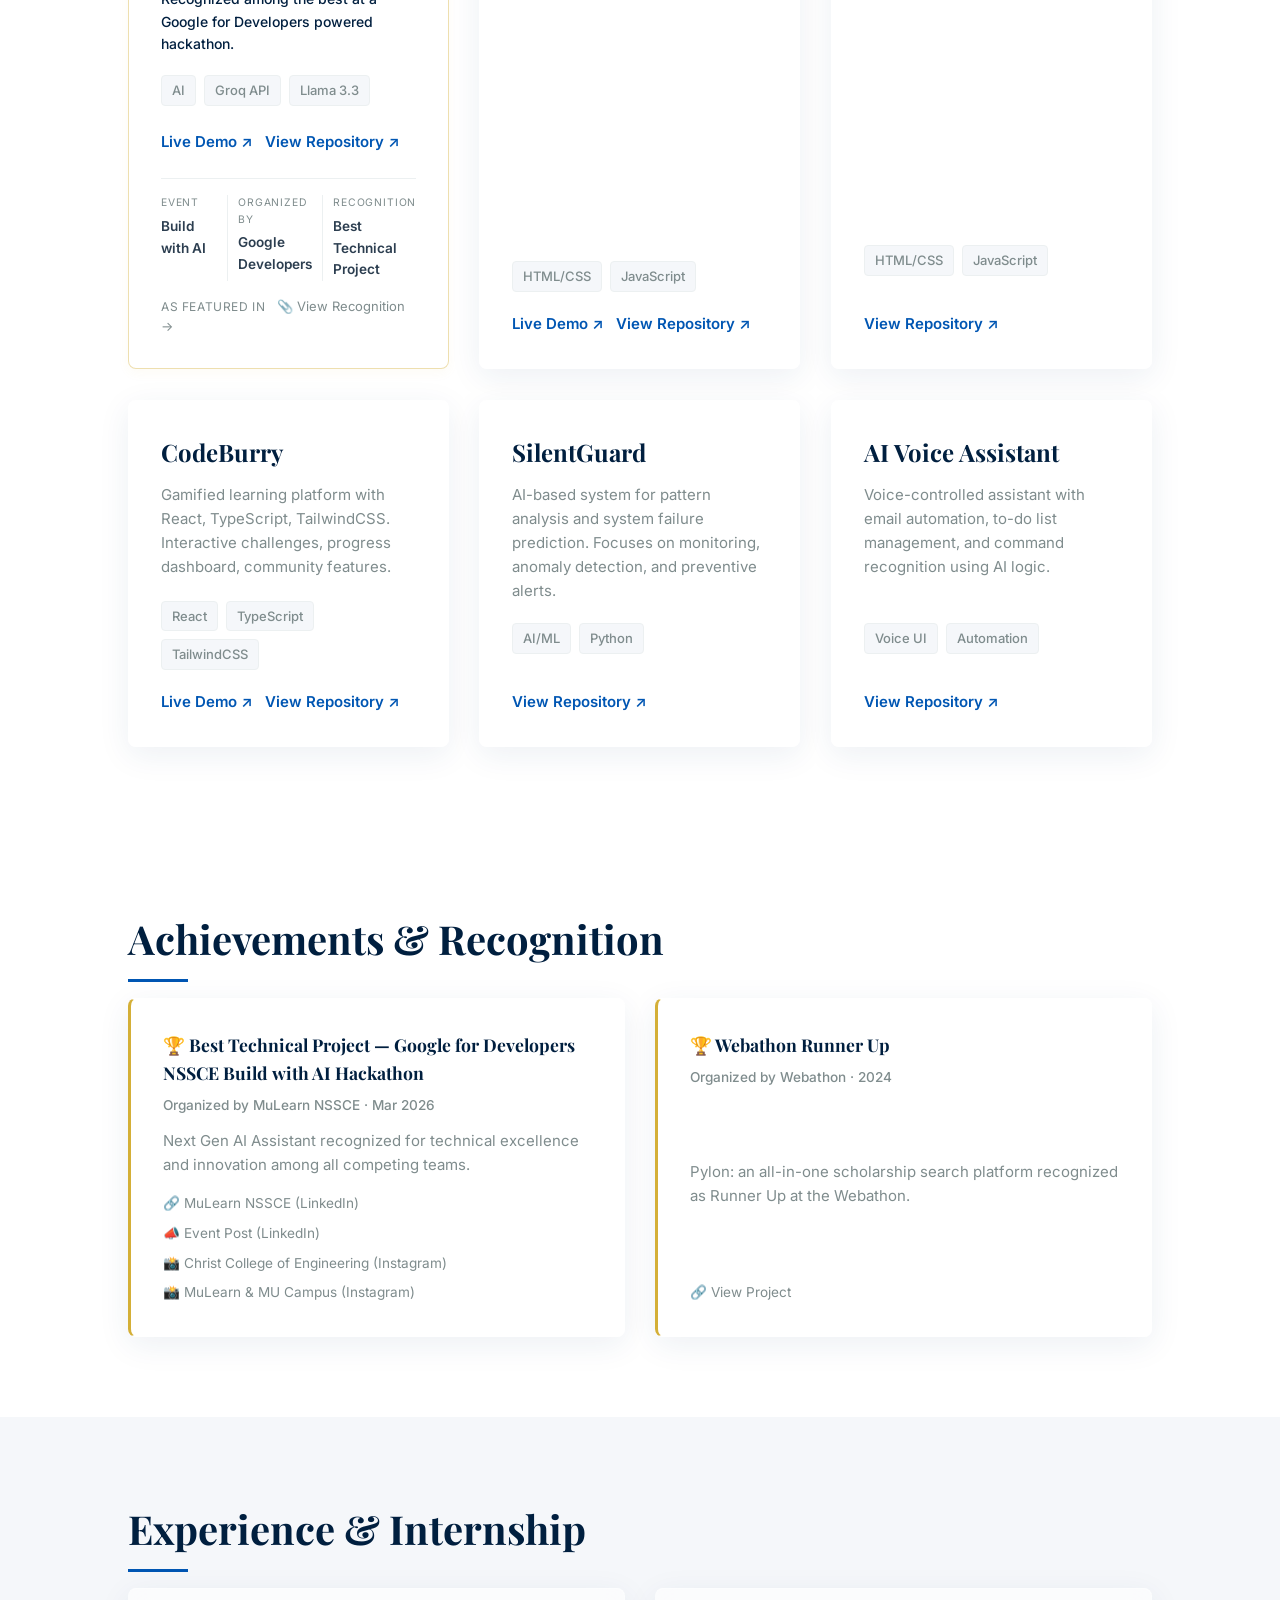
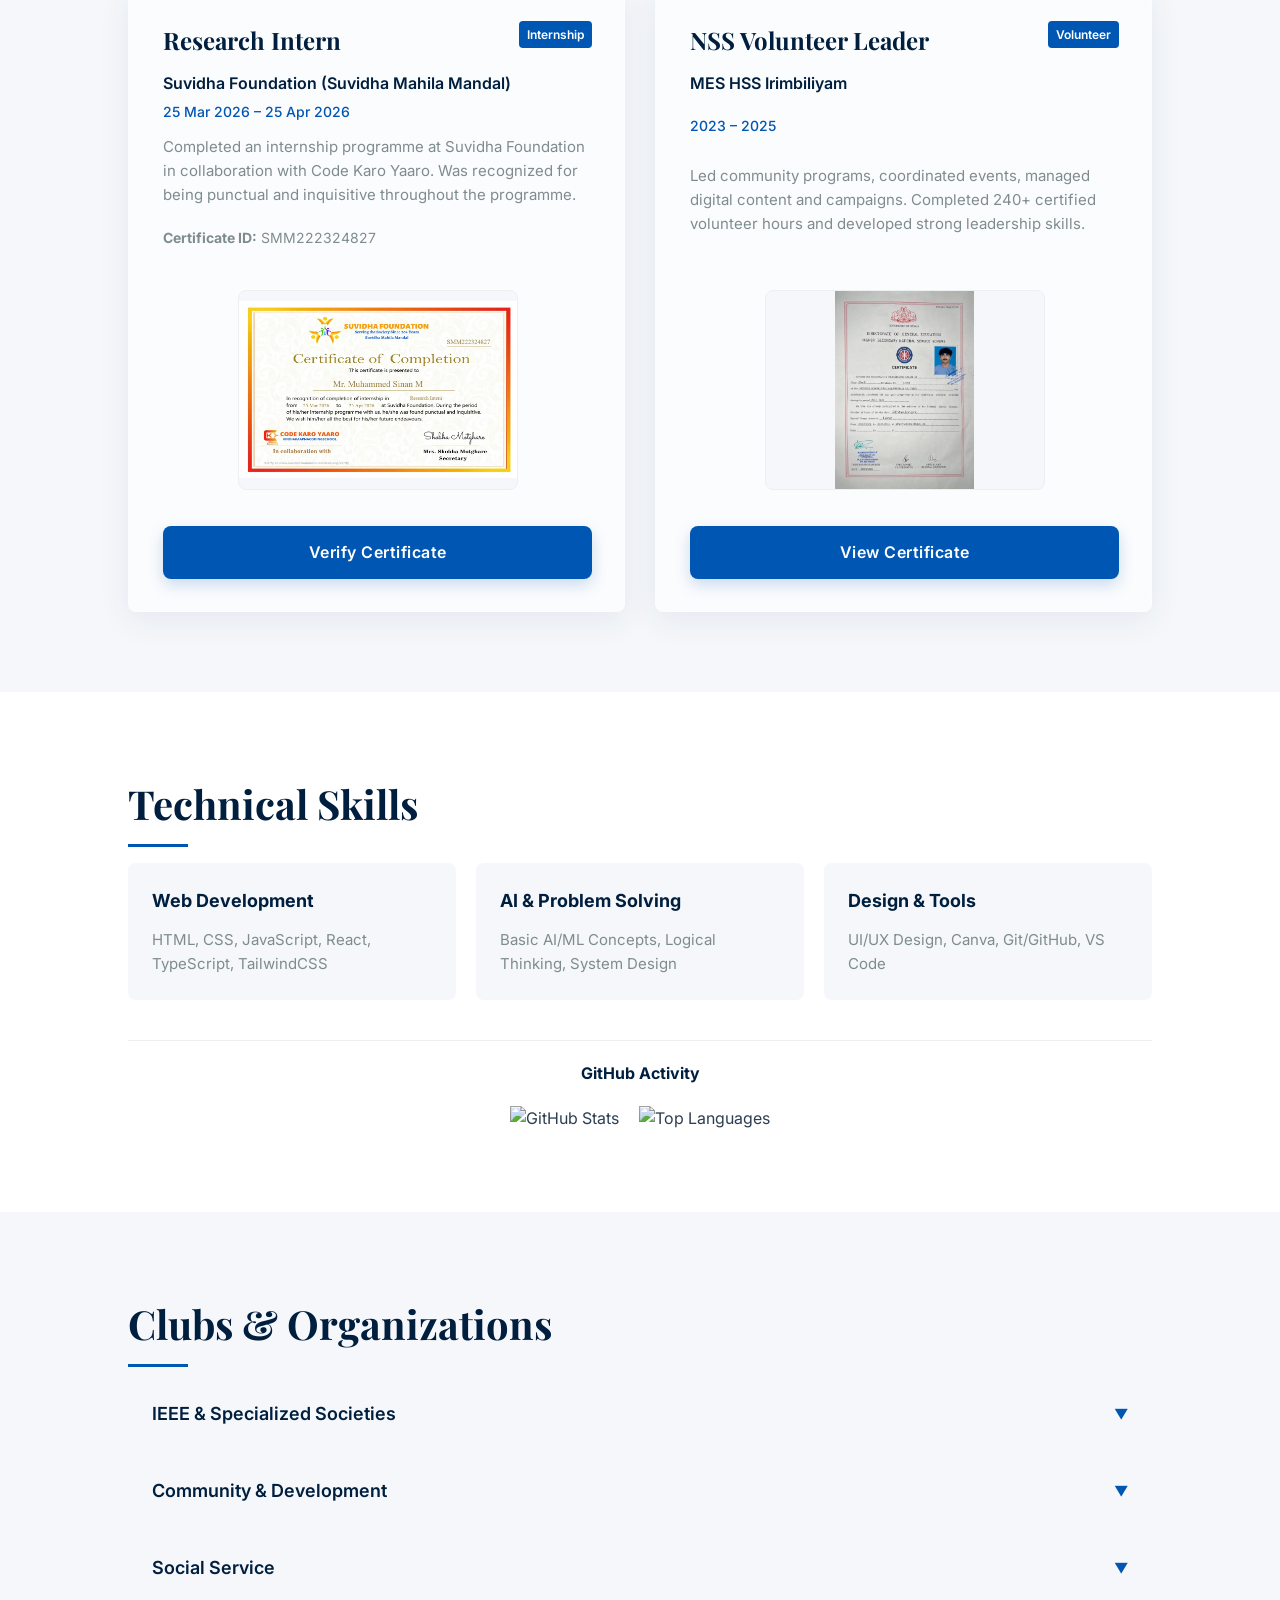
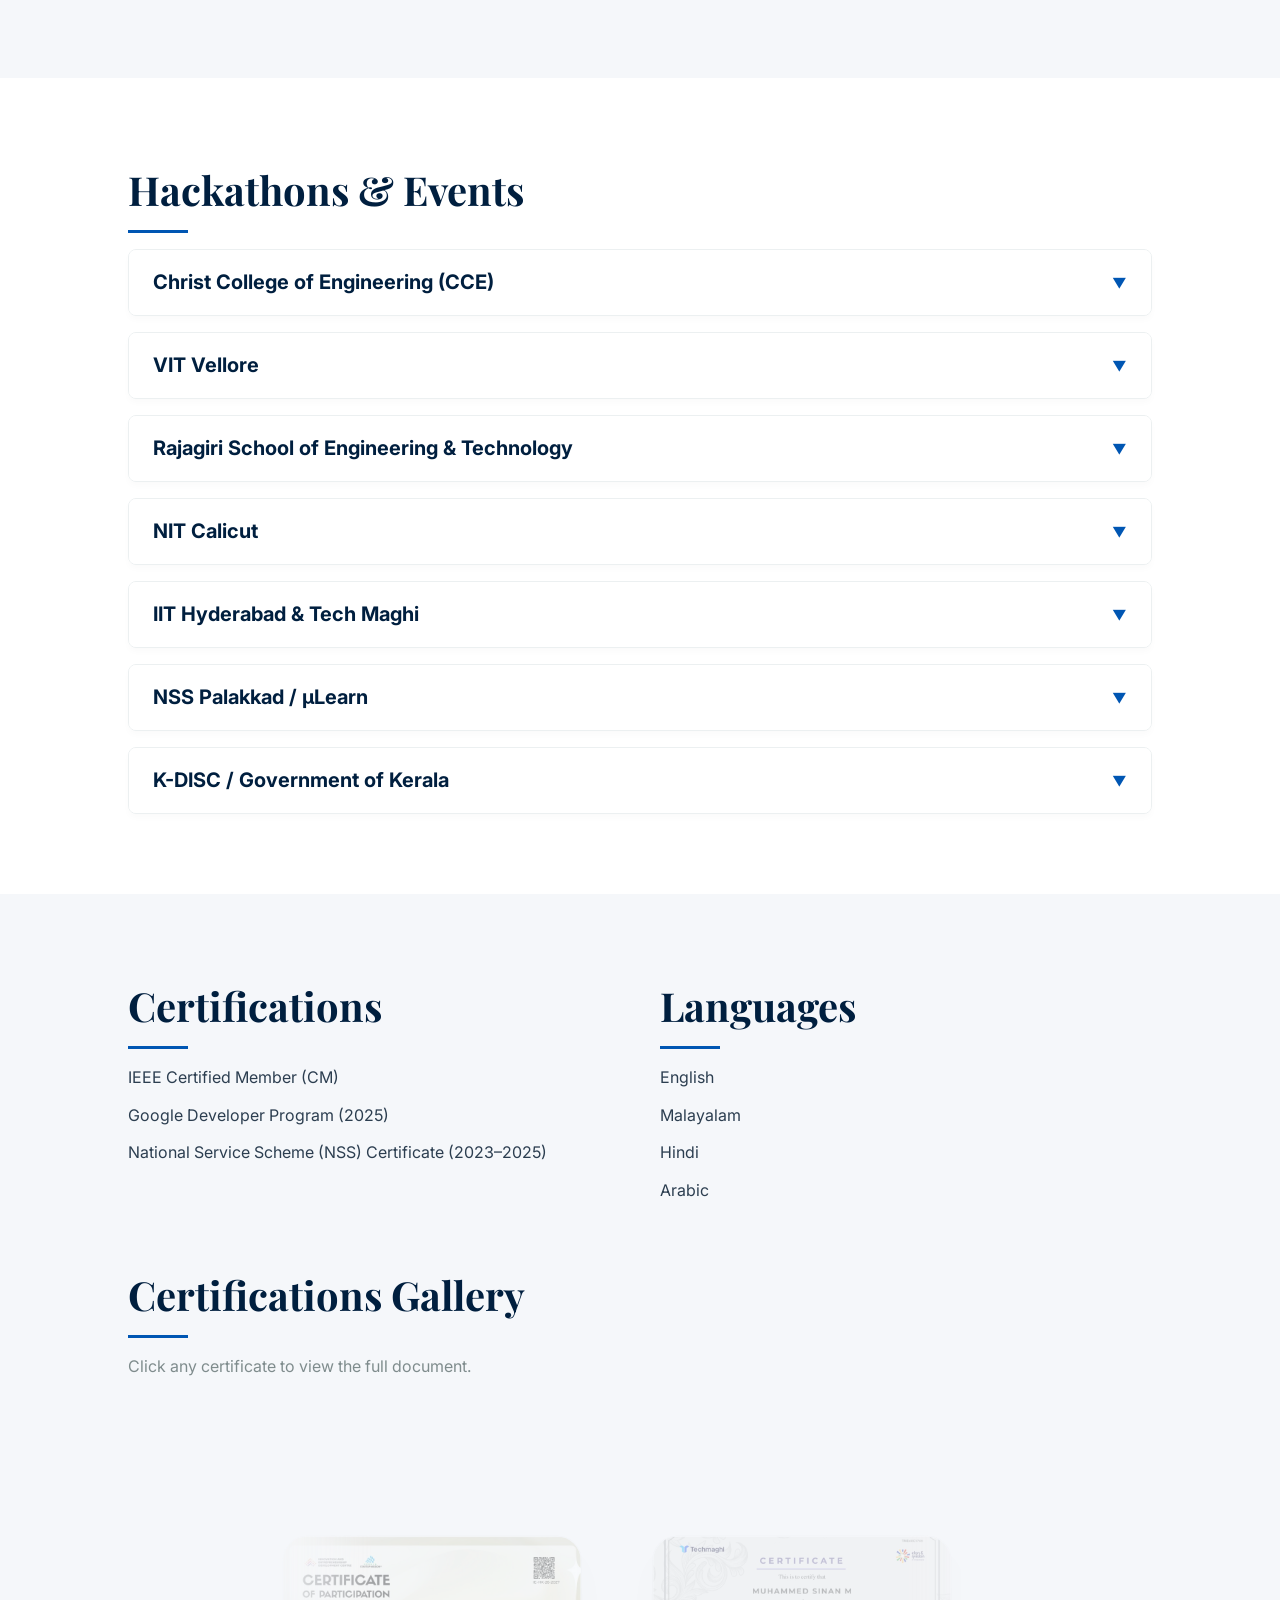
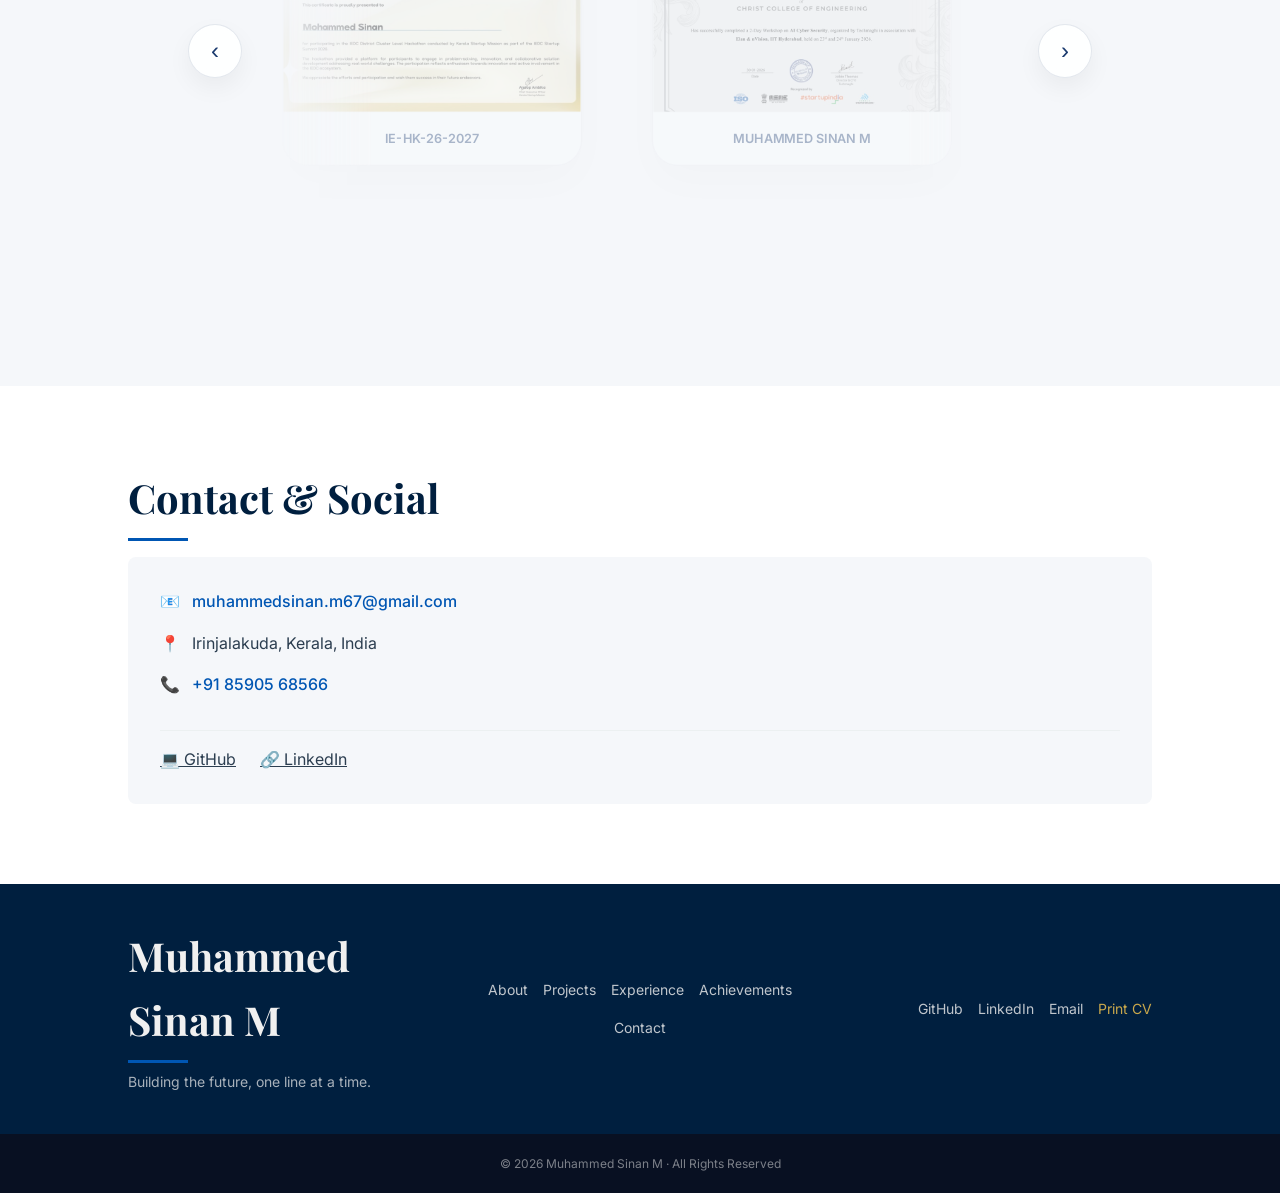
==== commit a95e70e5: "refactor: update certificate background styles and improve background color detection logic for them" ====
--- a/index.html
+++ b/index.html
@@ -1037,7 +1037,7 @@
                             style="margin-top: auto; display: flex; flex-direction: column; align-items: center; gap: 16px; padding-top: 20px;">
                             <img src="images/certificates/WhatsApp Image 2026-04-25 at 17.55.23.jpeg"
                                 alt="Internship Certificate"
-                                style="width: 100%; max-width: 280px; height: 200px; object-fit: contain; background: #fff; border-radius: 8px; border: 1px solid var(--border-gray);">
+                                style="width: 100%; max-width: 280px; height: 200px; object-fit: contain; background: var(--light-gray); border-radius: 8px; border: 1px solid var(--border-gray);">
                             <a href="https://suvidhafoundationedutech.org/verify" target="_blank"
                                 rel="noopener noreferrer" class="btn" style="width: 100%; text-align: center;">Verify
                                 Certificate</a>
@@ -1060,7 +1060,7 @@
                         <div
                             style="margin-top: auto; display: flex; flex-direction: column; align-items: center; gap: 16px; padding-top: 20px;">
                             <img src="images/certificates/1753219537959.jpeg" alt="NSS Volunteer Certificate"
-                                style="width: 100%; max-width: 280px; height: 200px; object-fit: contain; background: #fff; border-radius: 8px; border: 1px solid var(--border-gray);">
+                                style="width: 100%; max-width: 280px; height: 200px; object-fit: contain; background: var(--light-gray); border-radius: 8px; border: 1px solid var(--border-gray);">
                             <a href="images/certificates/1753219537959.jpeg" target="_blank" rel="noopener noreferrer"
                                 class="btn" style="width: 100%; text-align: center;">View Certificate</a>
                         </div>
@@ -1648,6 +1648,7 @@
             --text-primary: #f0f0f0;
             --border-gray: #2a3b5c;
             --footer-bg: #050a14;
+            --bg-white: #0a0f1e;
         }
 
         html[data-theme="dark"] {
@@ -2420,7 +2421,7 @@
         .cert-card {
             flex: 0 0 320px !important;
             border-radius: 28px;
-            background: #fff;
+            background: var(--white);
             border: 1px solid rgba(26, 58, 110, 0.08);
             box-shadow: 0 20px 50px rgba(0, 0, 0, 0.05);
             transition: all 0.8s cubic-bezier(0.23, 1, 0.32, 1);
@@ -3580,7 +3581,9 @@
             function getBg(el) {
                 if (!el) return 'transparent';
                 const c = getComputedStyle(el).backgroundColor;
-                return c === 'rgba(0, 0, 0, 0)' || c === 'transparent' ? '#fff' : c;
+                const isDark = document.documentElement.getAttribute('data-theme') === 'dark';
+                const defaultBg = isDark ? '#0a0f1e' : '#fff';
+                return c === 'rgba(0, 0, 0, 0)' || c === 'transparent' ? defaultBg : c;
             }
 
             const sections = document.querySelectorAll('.site-wrapper > section, .site-wrapper > .stats-strip-section, .site-wrapper > .testimonials-section');
--- a/Style.css
+++ b/Style.css
@@ -15,6 +15,7 @@
     --text-primary: #2C3E50;
     --text-secondary: #7F8C8D;
     --footer-bg: #001F3F;
+    --bg-white: #FFFFFF;
     
     --font-heading: 'Playfair Display', serif;
     --font-body: 'Inter', sans-serif;
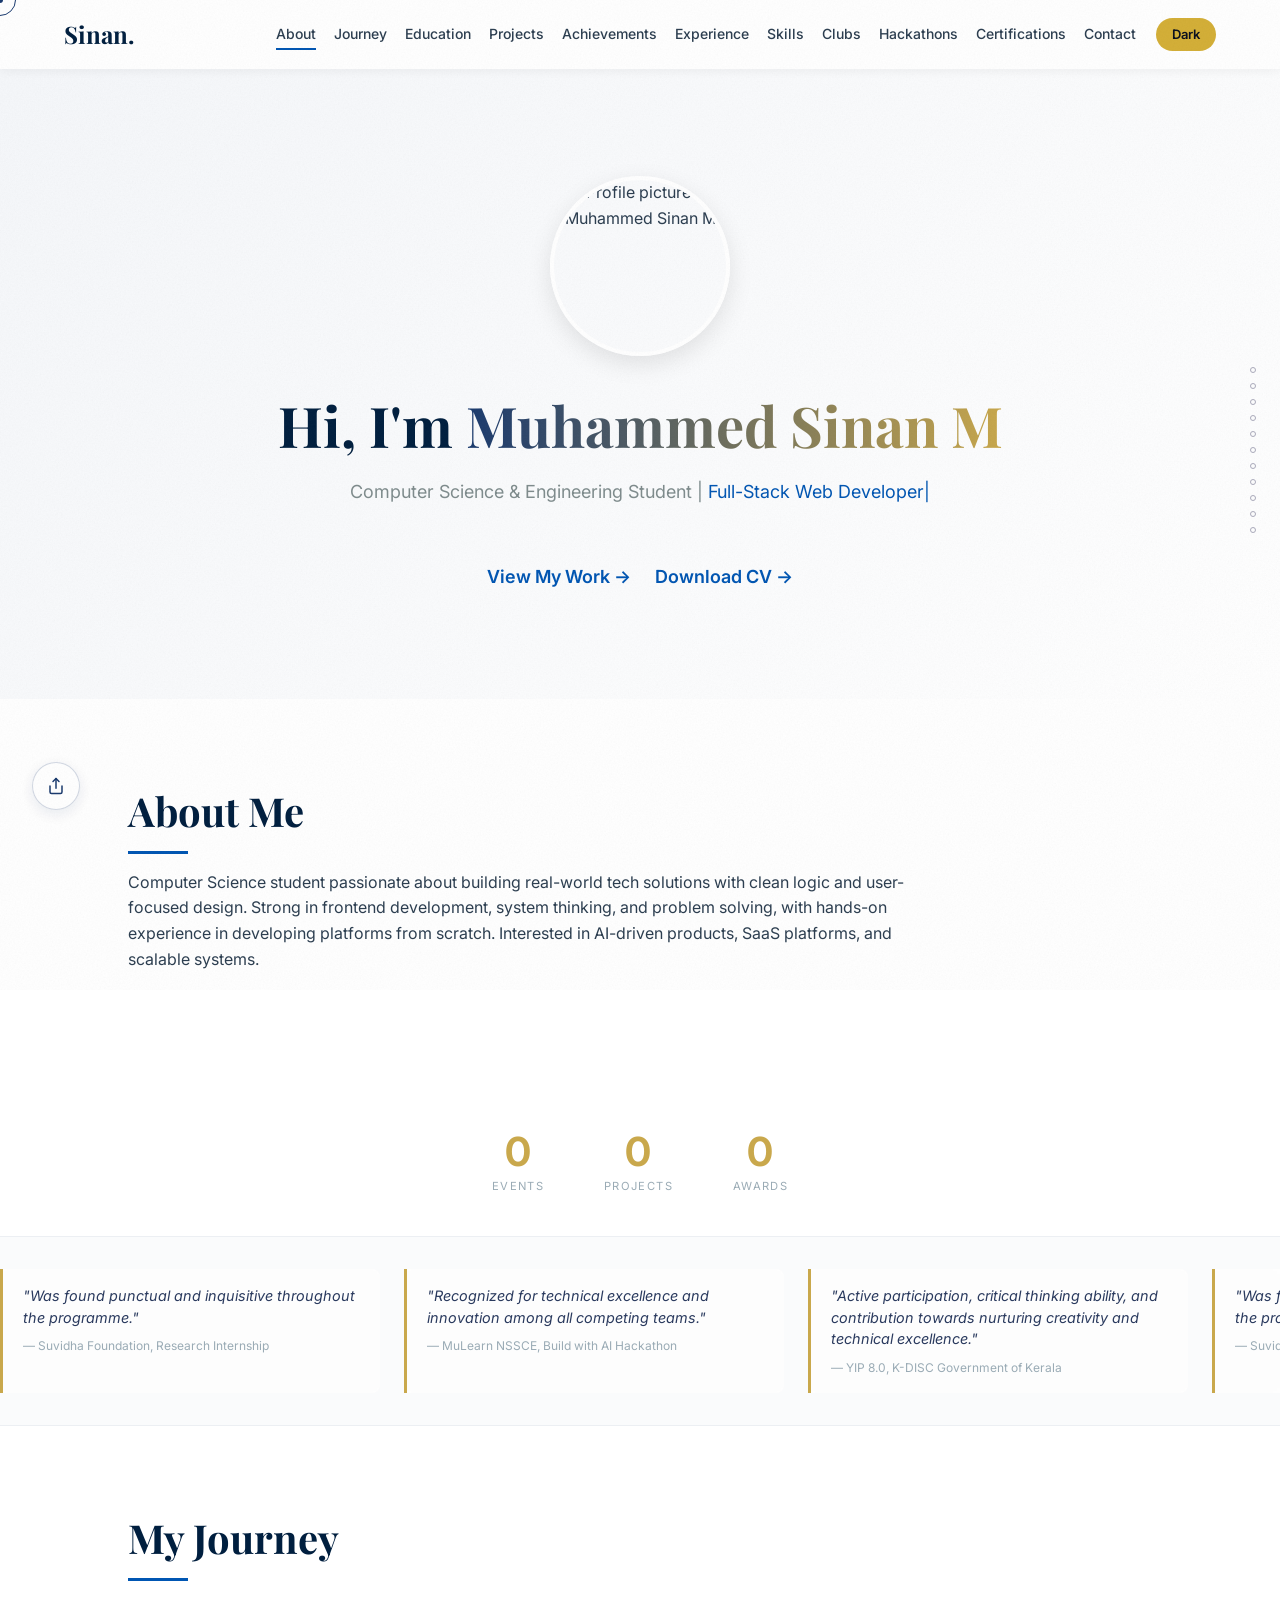
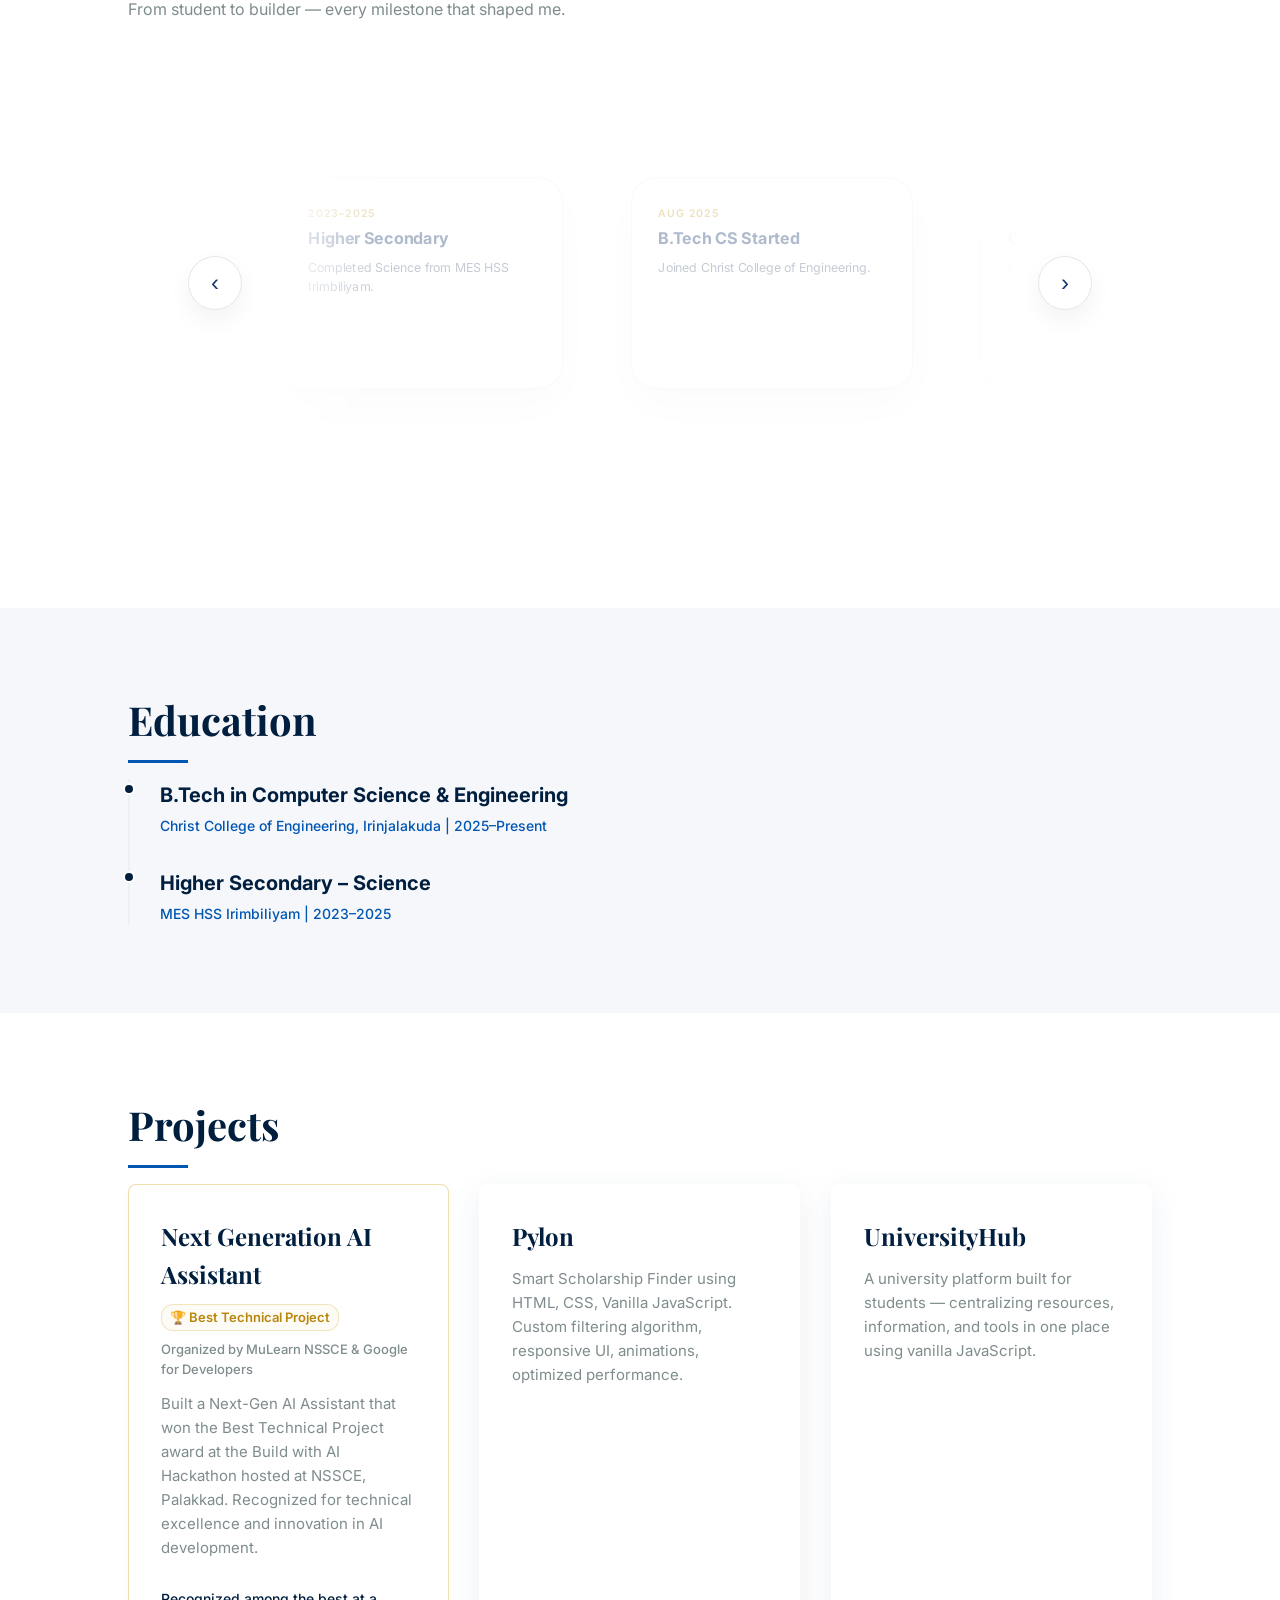
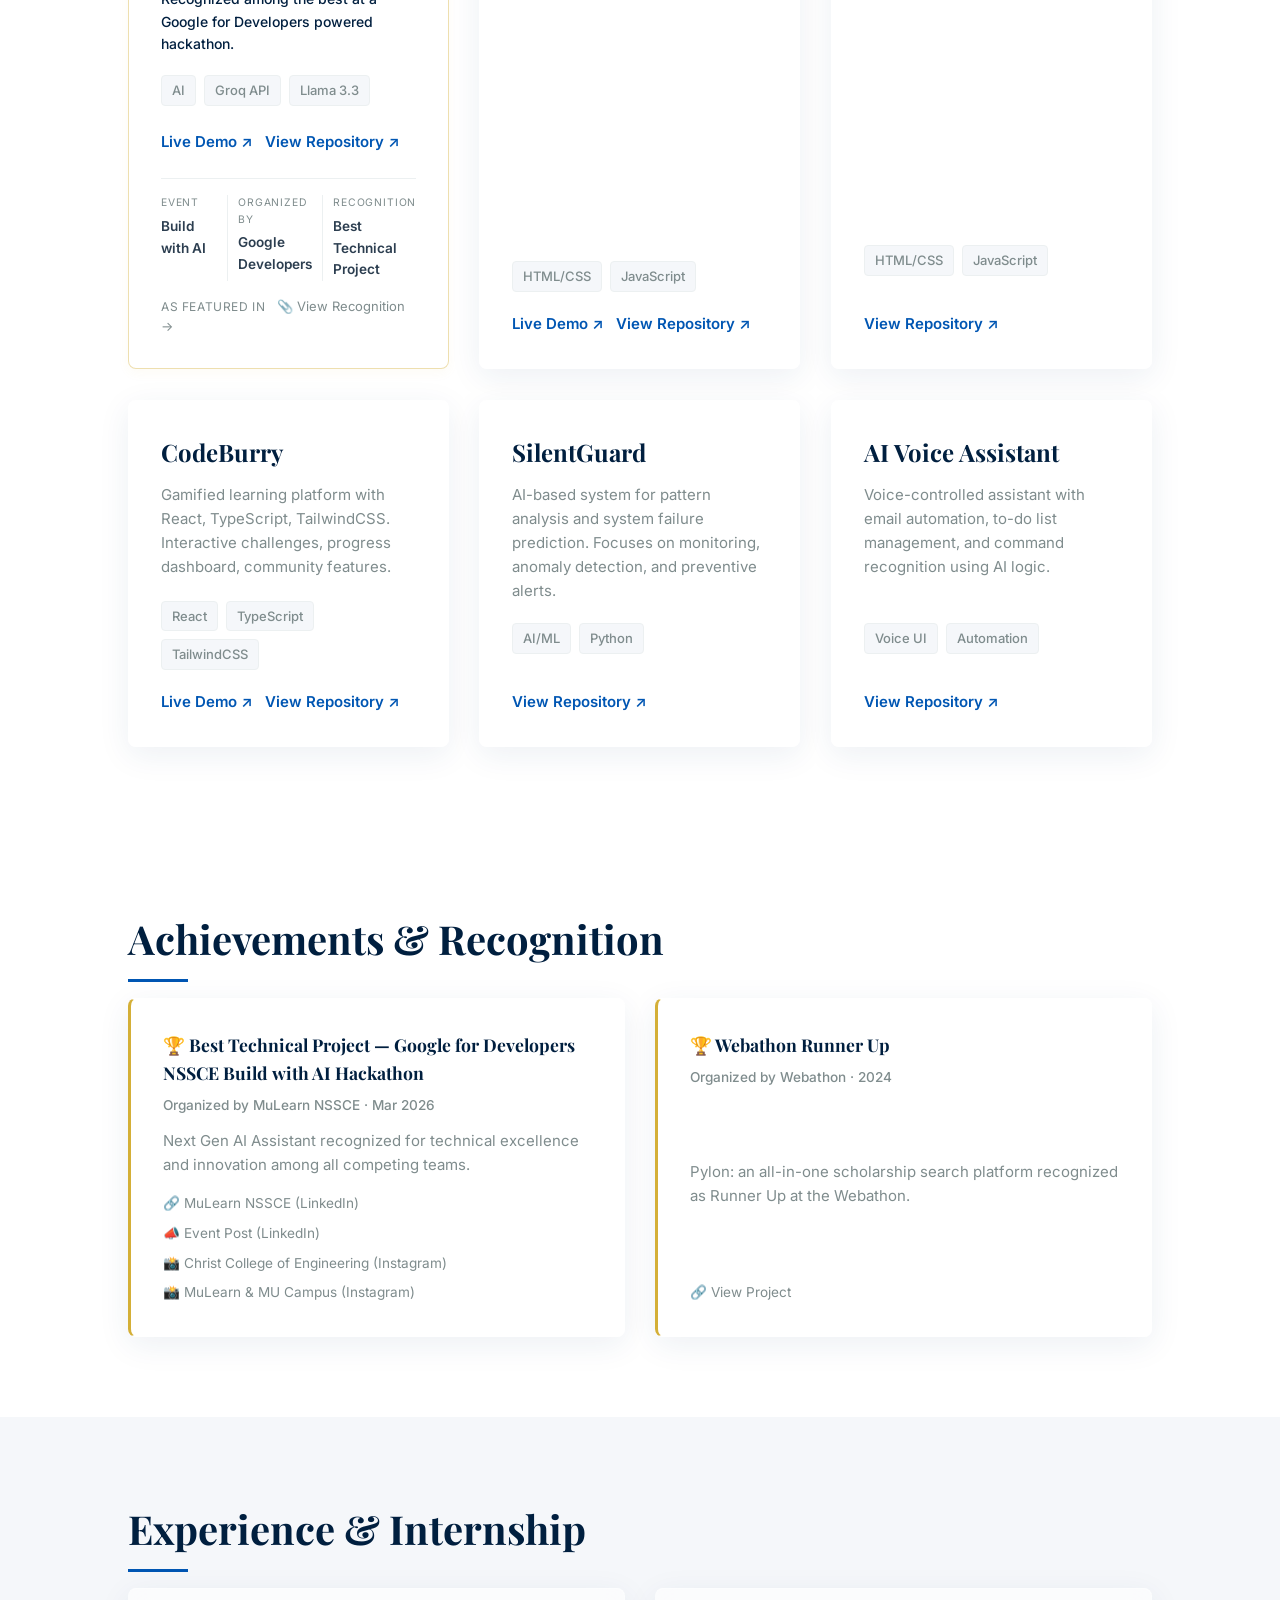
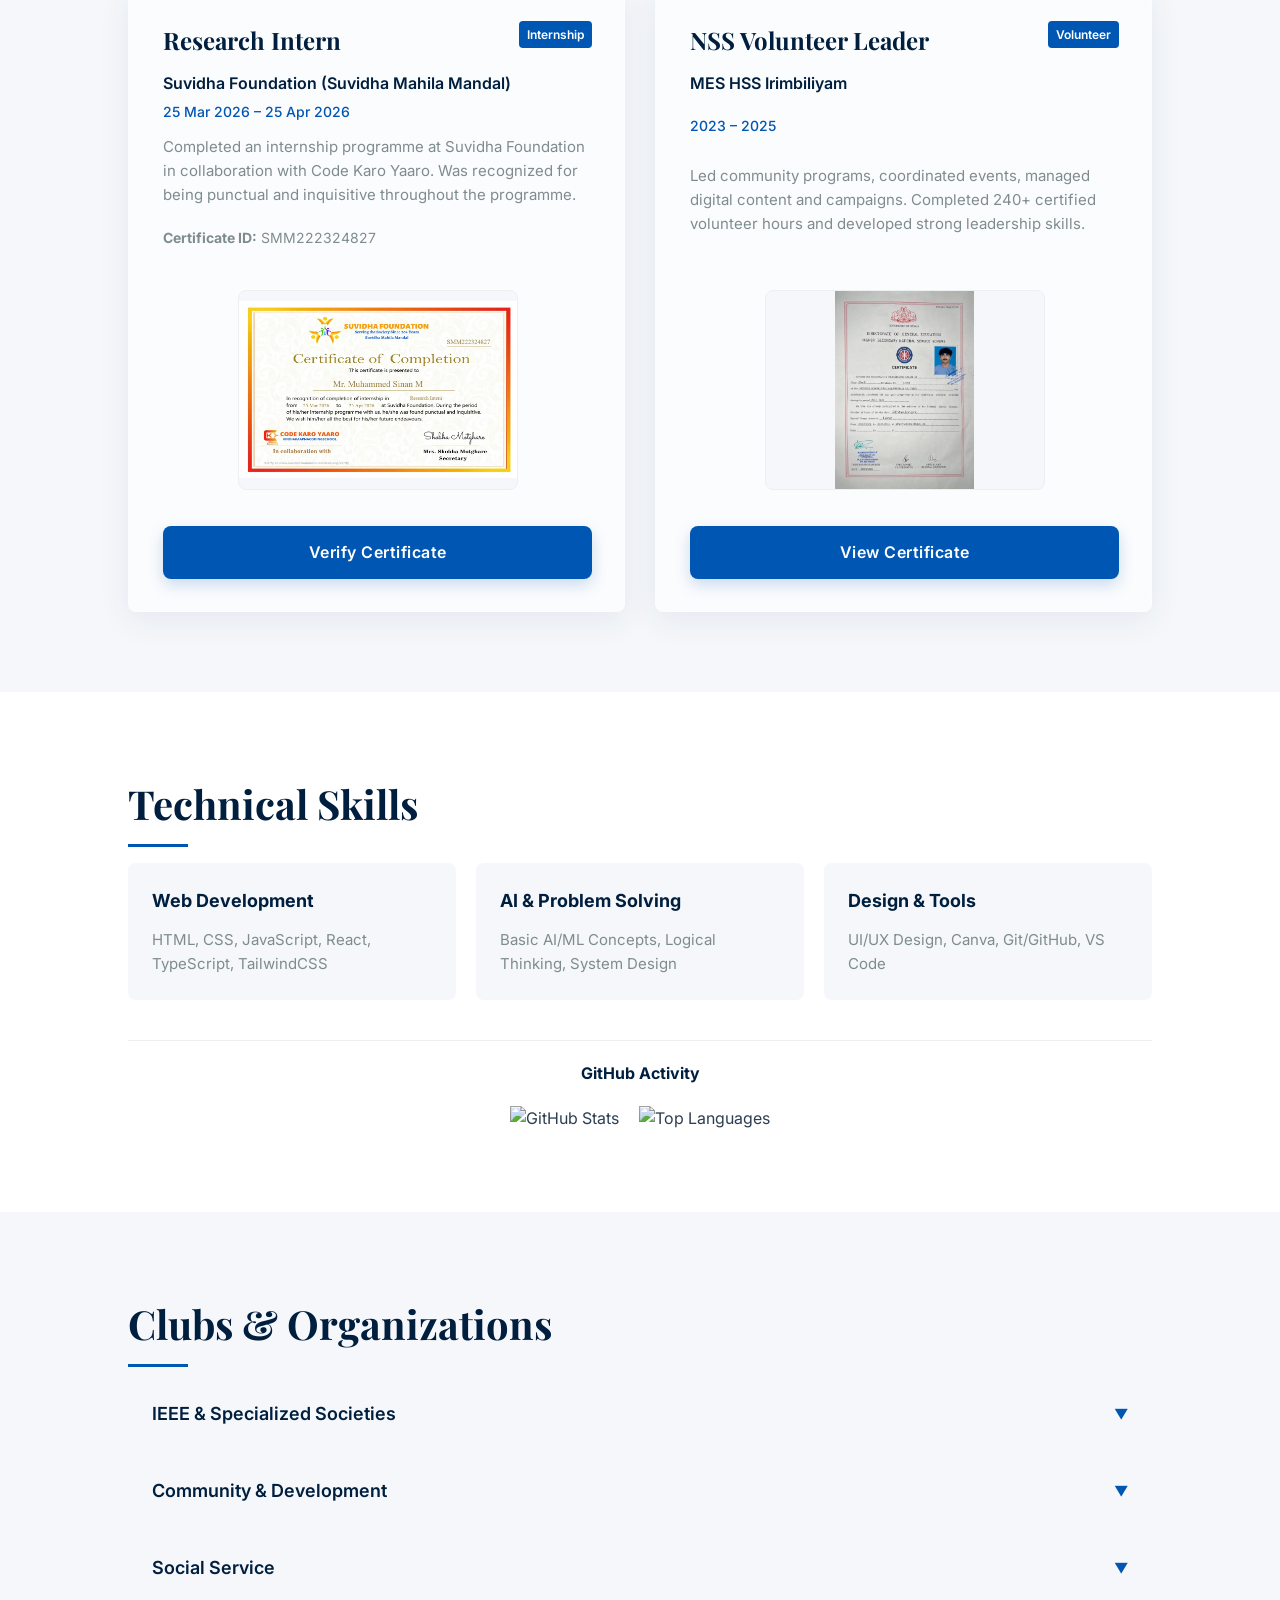
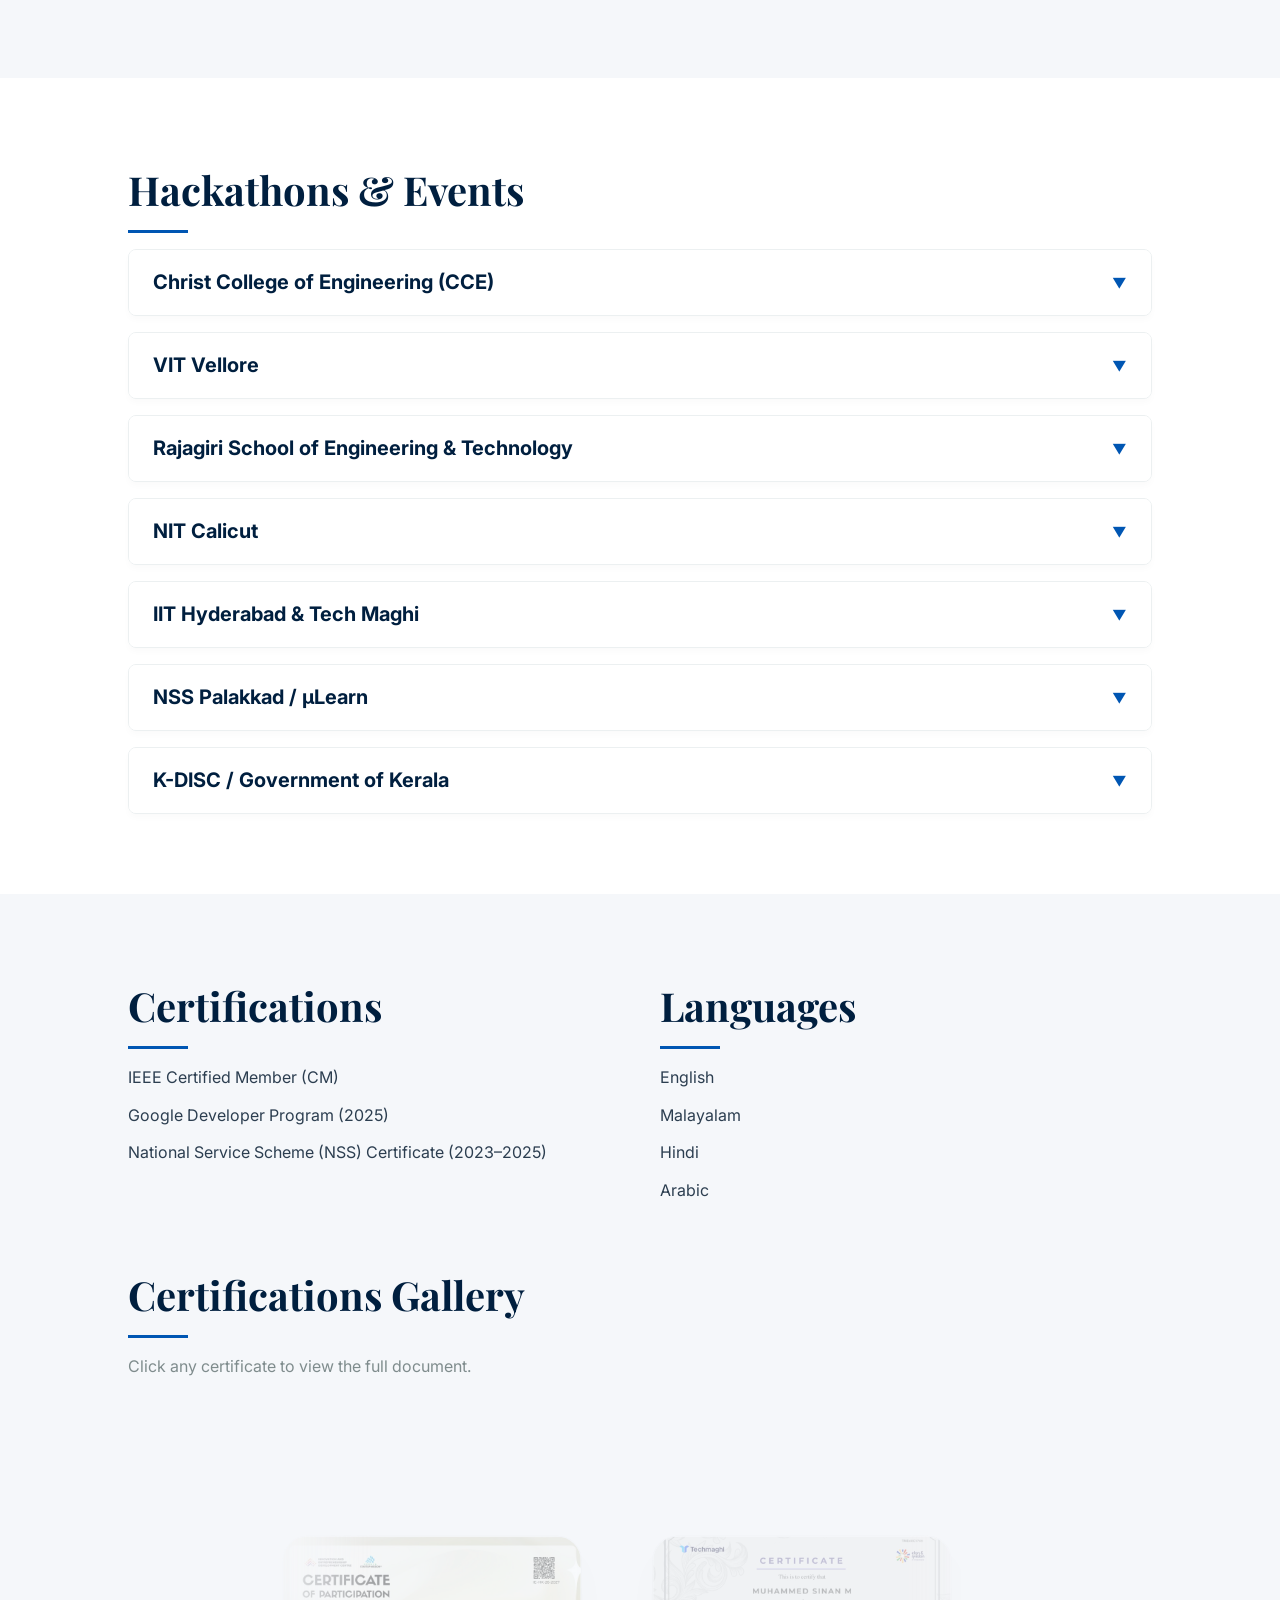
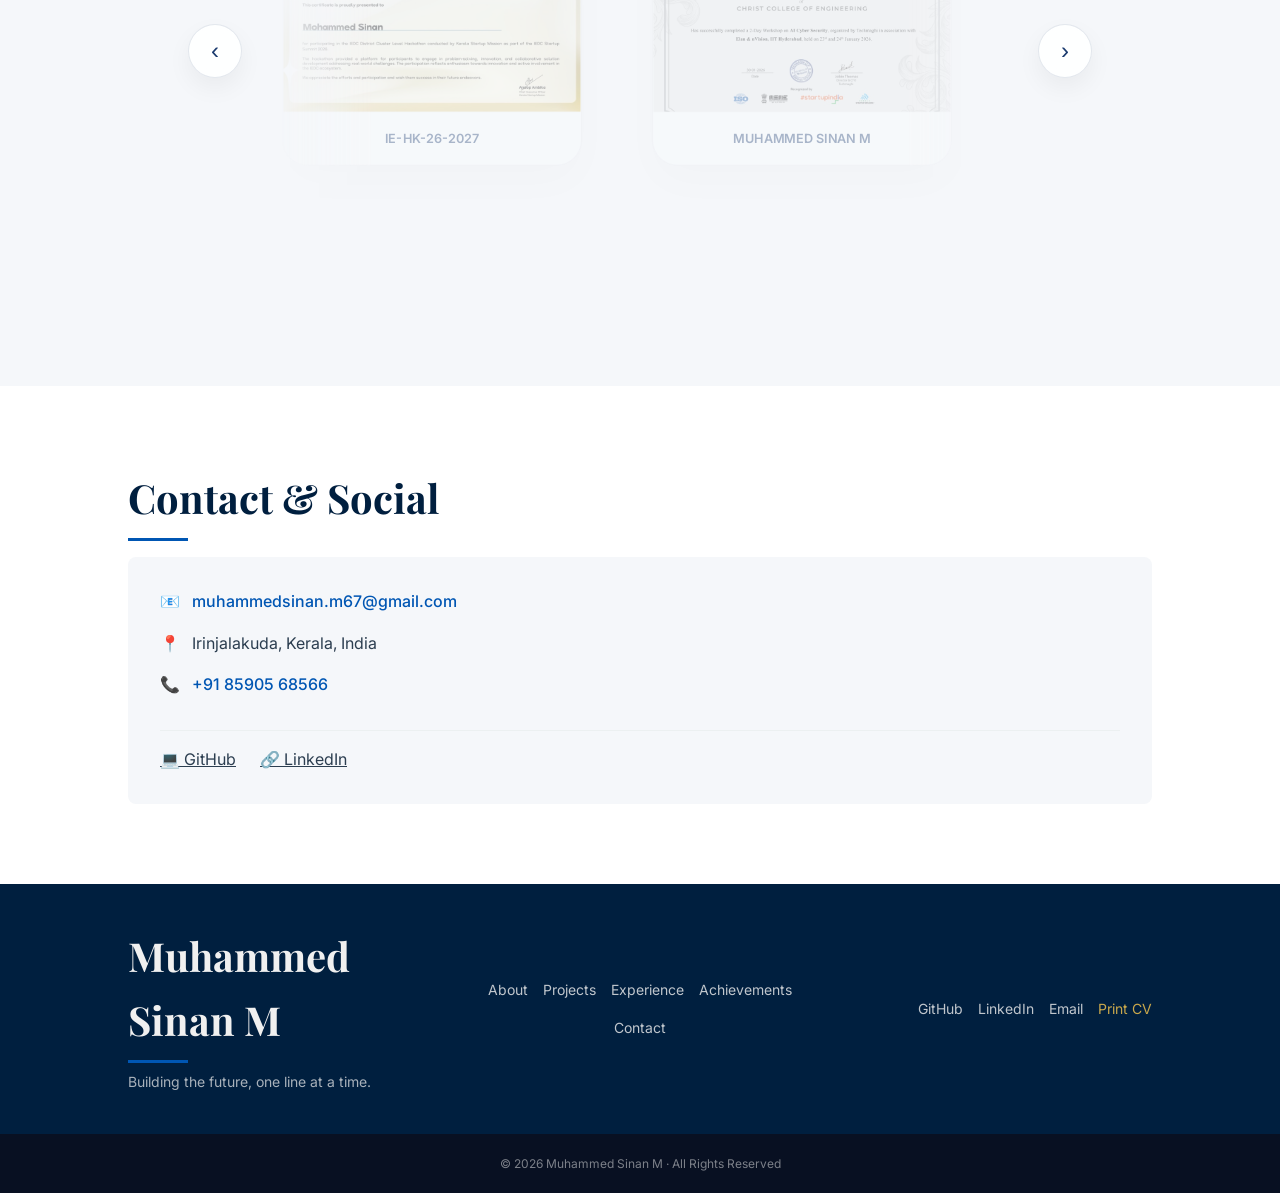
==== commit 23c6733d: "refactor: update live demo link, simplify background color logic, and remove stray characters" ====
--- a/index.html
+++ b/index.html
@@ -809,8 +809,8 @@
                         </div>
 
                         <div style="display: flex; gap: 12px; margin-bottom: 24px;">
-                            <a href="https://next-gen-ai-assistant-system-mh9wy391u-sidoxsinus-projects.vercel.app"
-                                target="_blank" rel="noopener noreferrer" class="card-link" style="margin: 0;">Live Demo
+                            <a href="https://next-gen-ai-assistant-system.vercel.app" target="_blank"
+                                rel="noopener noreferrer" class="card-link" style="margin: 0;">Live Demo
                                 ↗</a>
                             <a href="https://github.com/sidoxsinu/next-gen-ai-assistant-system" target="_blank"
                                 rel="noopener noreferrer" class="card-link" style="margin: 0;">View Repository ↗</a>
@@ -1604,7 +1604,7 @@
                         style="color: rgba(240,240,240,0.8); text-decoration: none; font-size: 14px;">LinkedIn</a>
                     <a href="mailto:muhammedsinan.m67@gmail.com"
                         style="color: rgba(240,240,240,0.8); text-decoration: none; font-size: 14px;">Email</a>
-                    <a href="#" onclick="window.print(); return false;"
+                    <a href="#" onclick="window.print(); return false;" ß
                         style="color: #c9a84c; text-decoration: none; font-size: 14px;" title="Print CV"
                         aria-label="Print CV">Print CV</a>
                 </div>
@@ -1649,6 +1649,7 @@
             --border-gray: #2a3b5c;
             --footer-bg: #050a14;
             --bg-white: #0a0f1e;
+            ß
         }
 
         html[data-theme="dark"] {
@@ -2421,7 +2422,7 @@
         .cert-card {
             flex: 0 0 320px !important;
             border-radius: 28px;
-            background: var(--white);
+            background: #fff;
             border: 1px solid rgba(26, 58, 110, 0.08);
             box-shadow: 0 20px 50px rgba(0, 0, 0, 0.05);
             transition: all 0.8s cubic-bezier(0.23, 1, 0.32, 1);
@@ -3581,9 +3582,7 @@
             function getBg(el) {
                 if (!el) return 'transparent';
                 const c = getComputedStyle(el).backgroundColor;
-                const isDark = document.documentElement.getAttribute('data-theme') === 'dark';
-                const defaultBg = isDark ? '#0a0f1e' : '#fff';
-                return c === 'rgba(0, 0, 0, 0)' || c === 'transparent' ? defaultBg : c;
+                return c === 'rgba(0, 0, 0, 0)' || c === 'transparent' ? '#fff' : c;
             }
 
             const sections = document.querySelectorAll('.site-wrapper > section, .site-wrapper > .stats-strip-section, .site-wrapper > .testimonials-section');
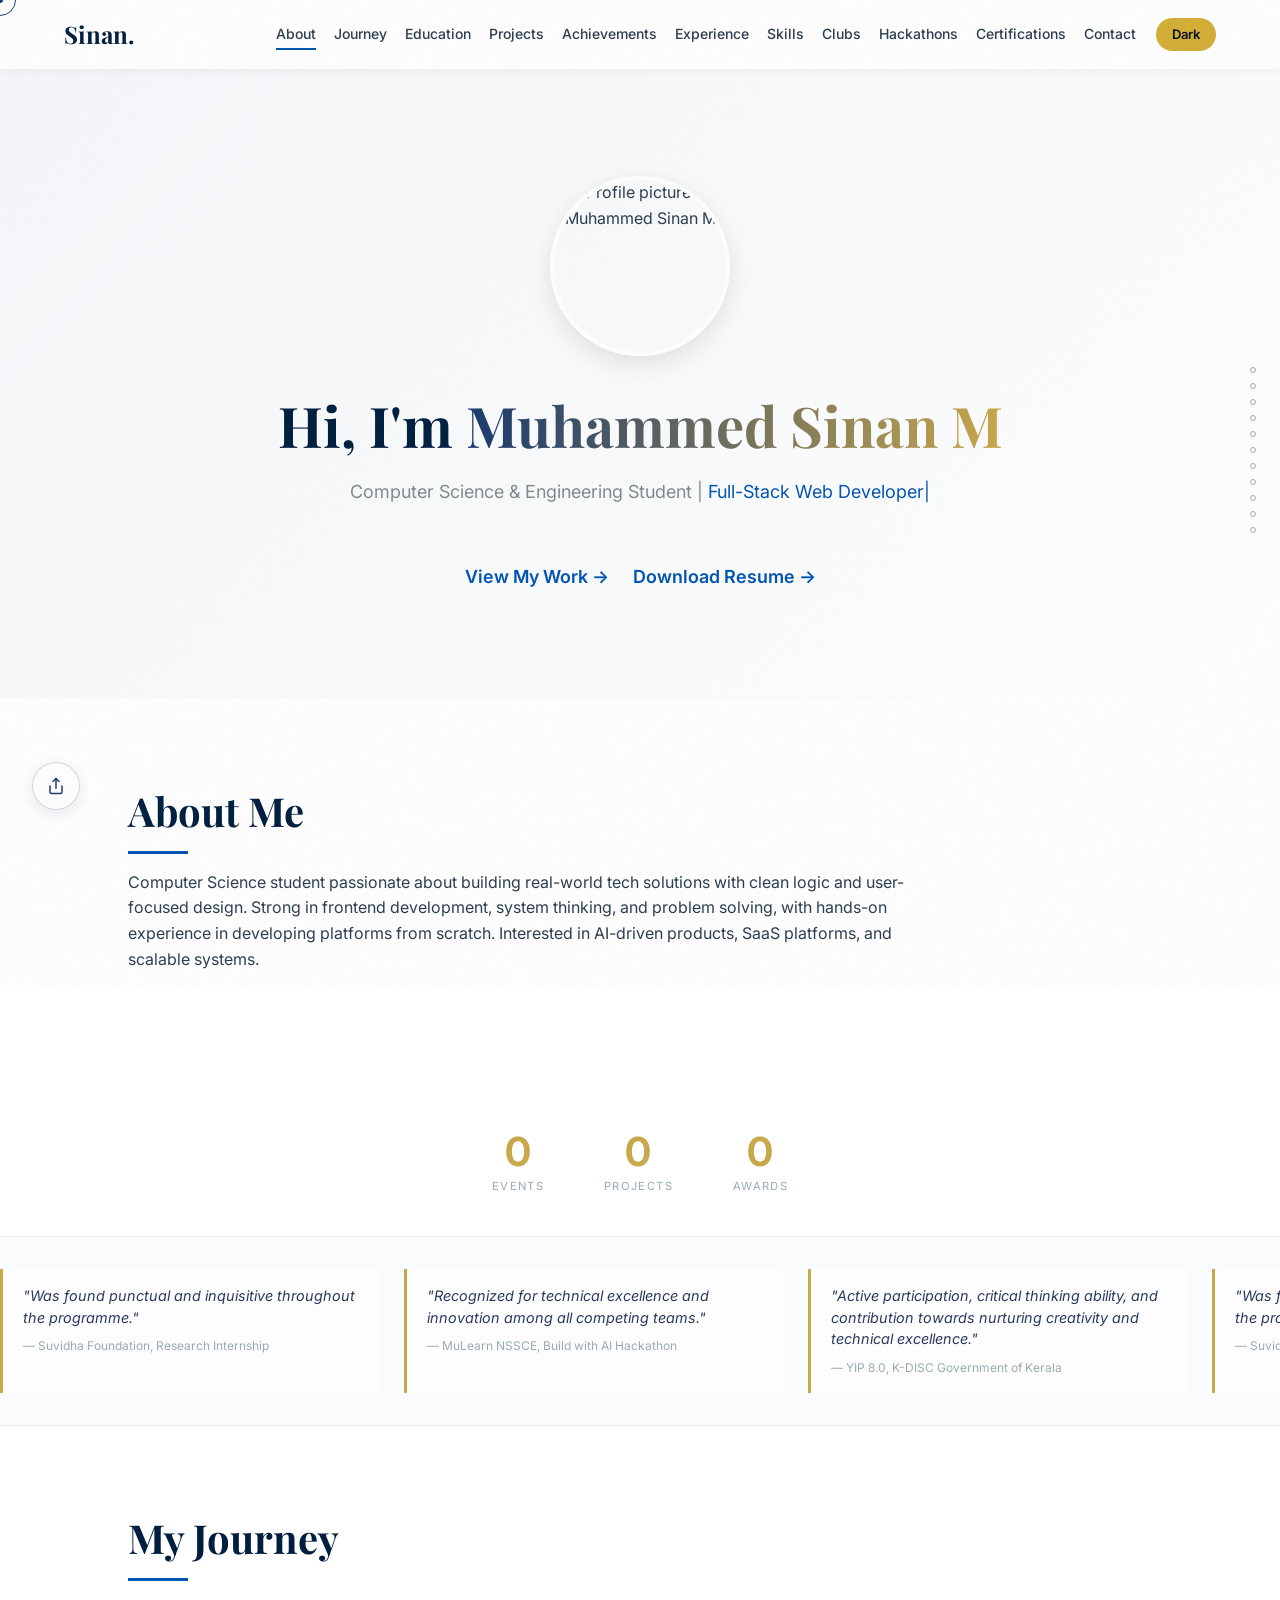
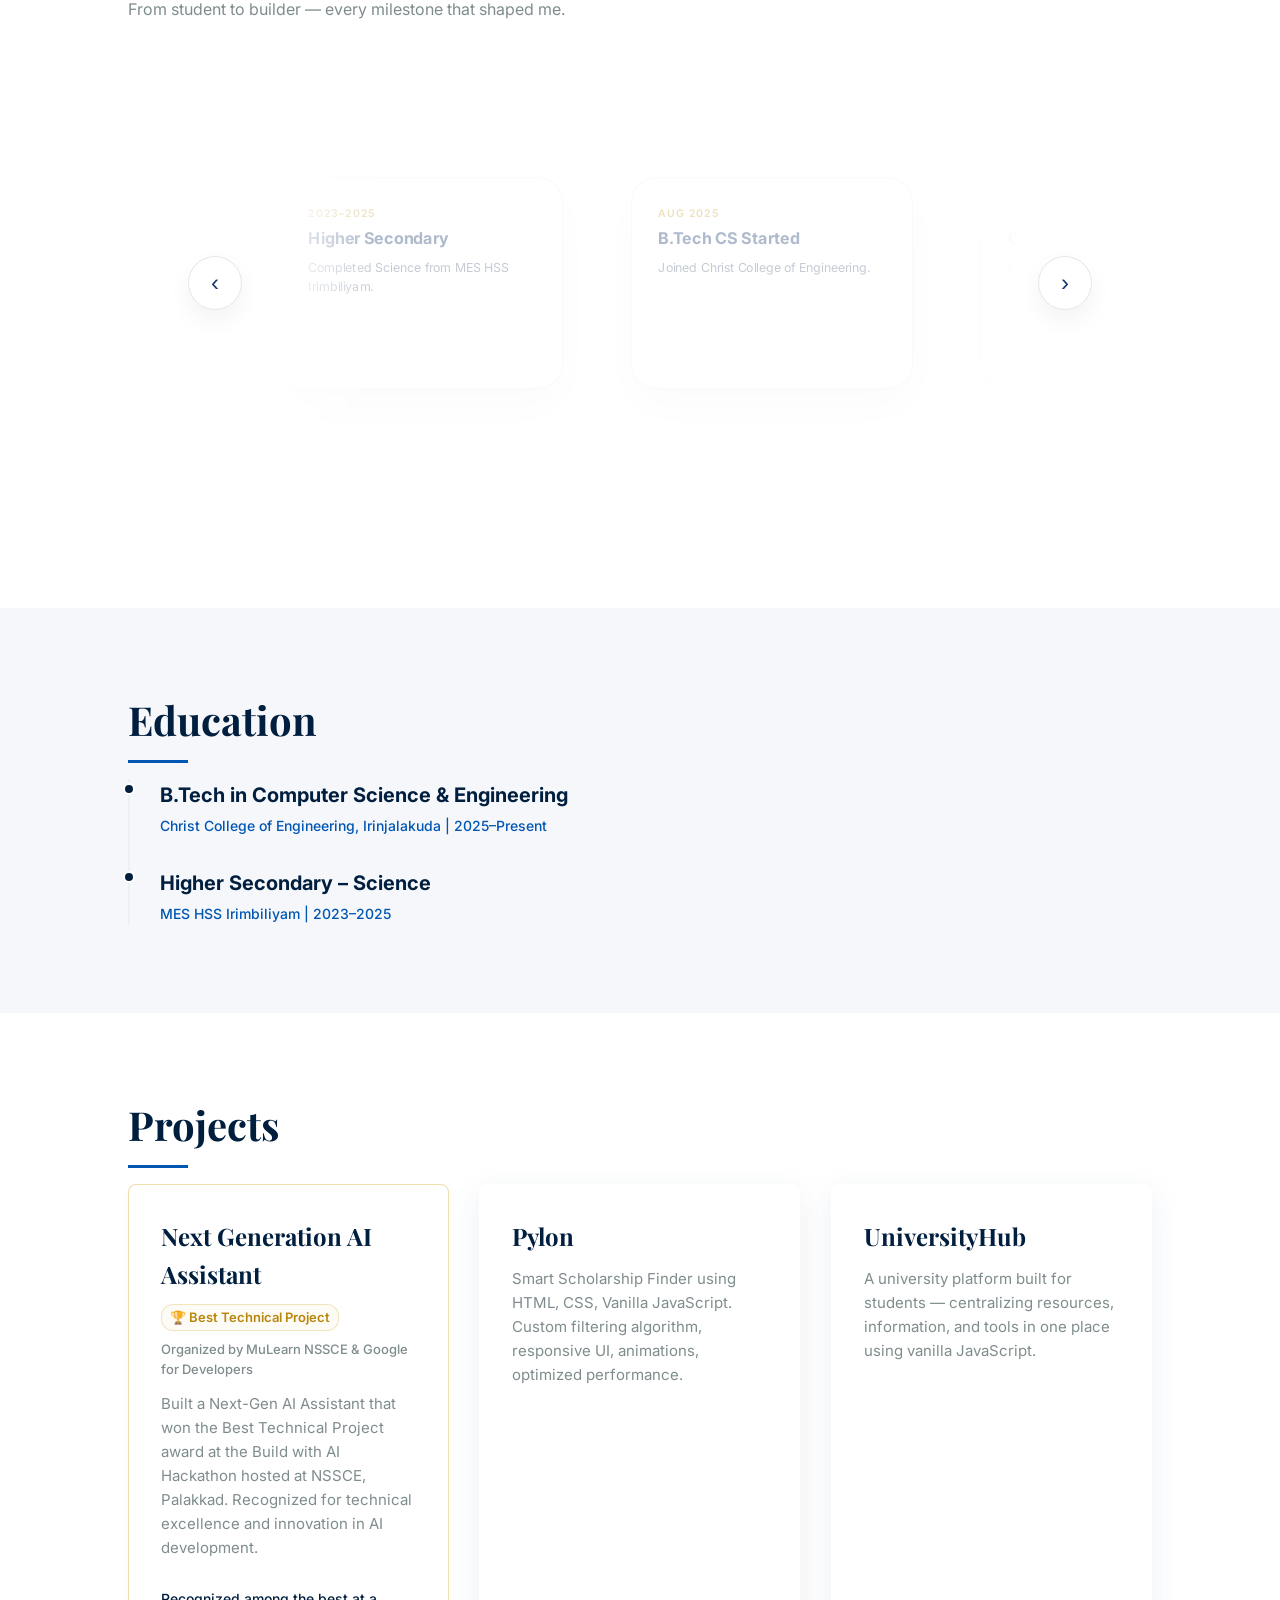
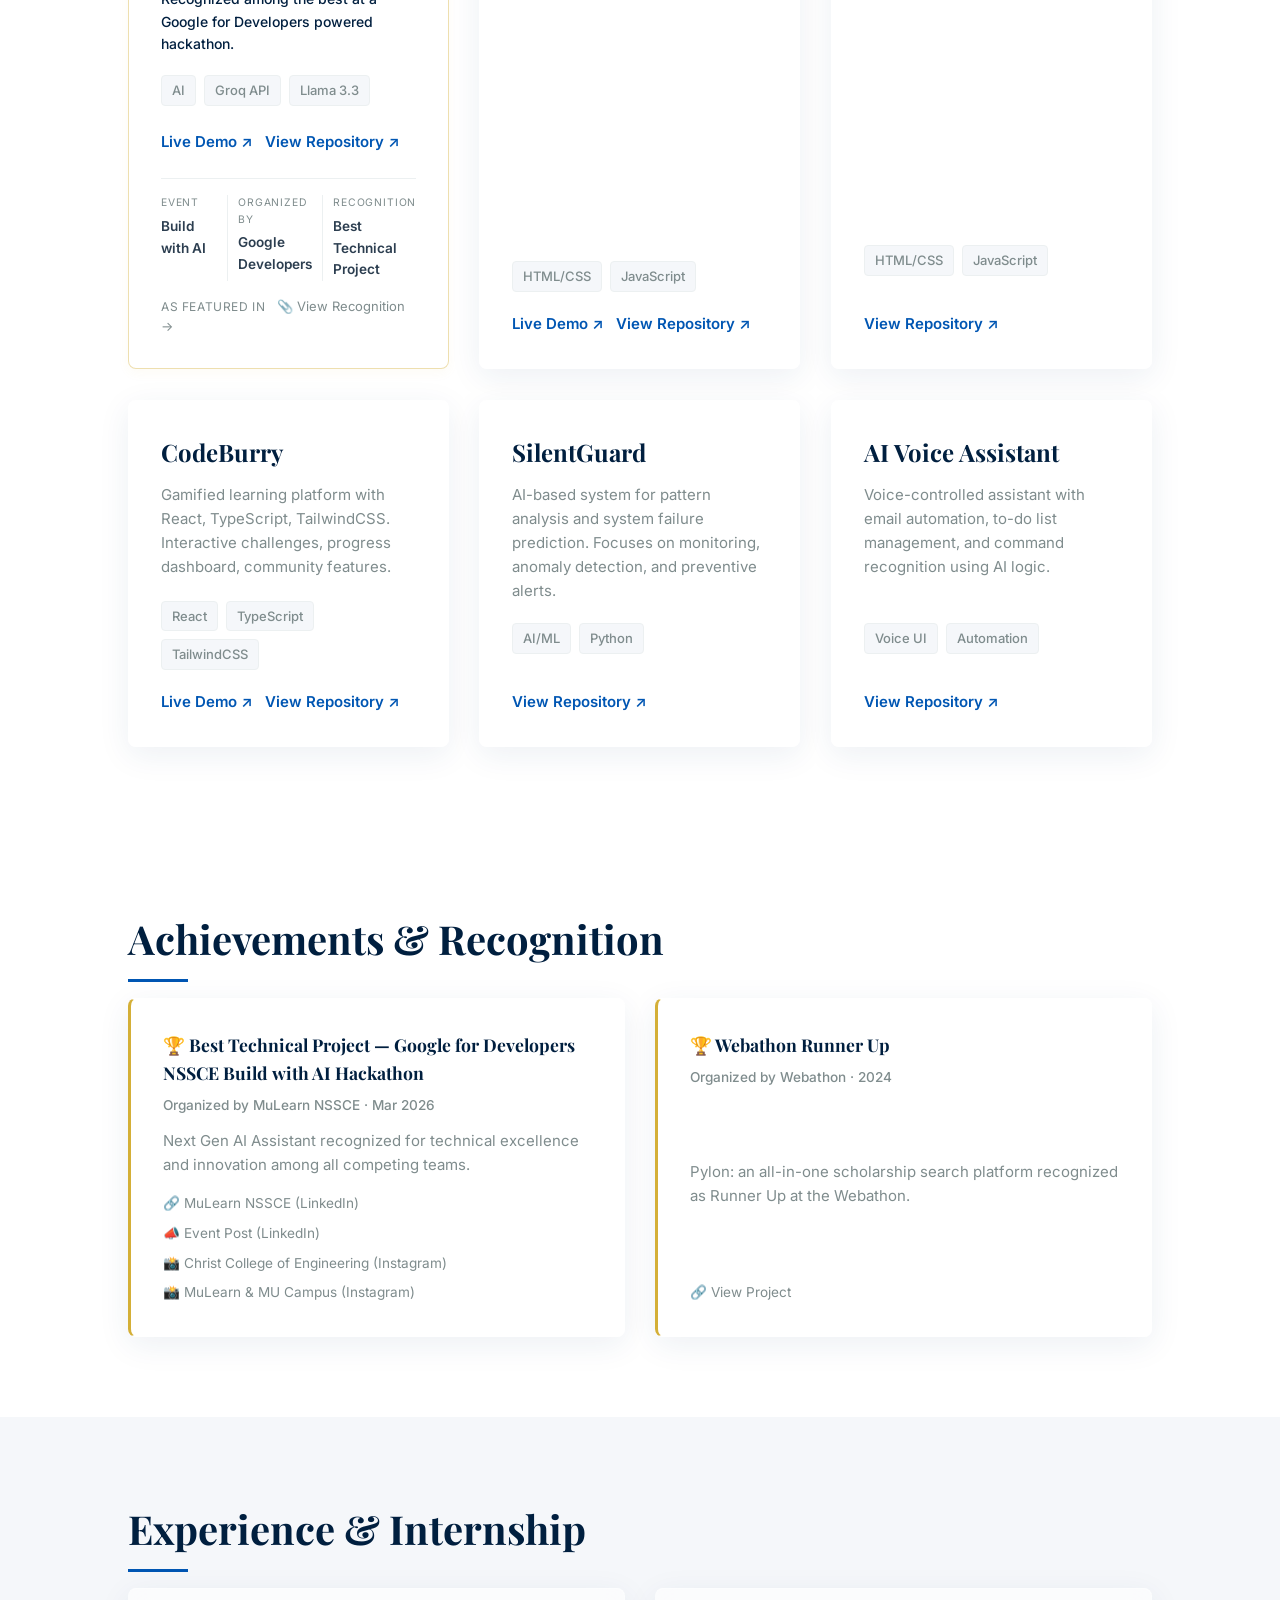
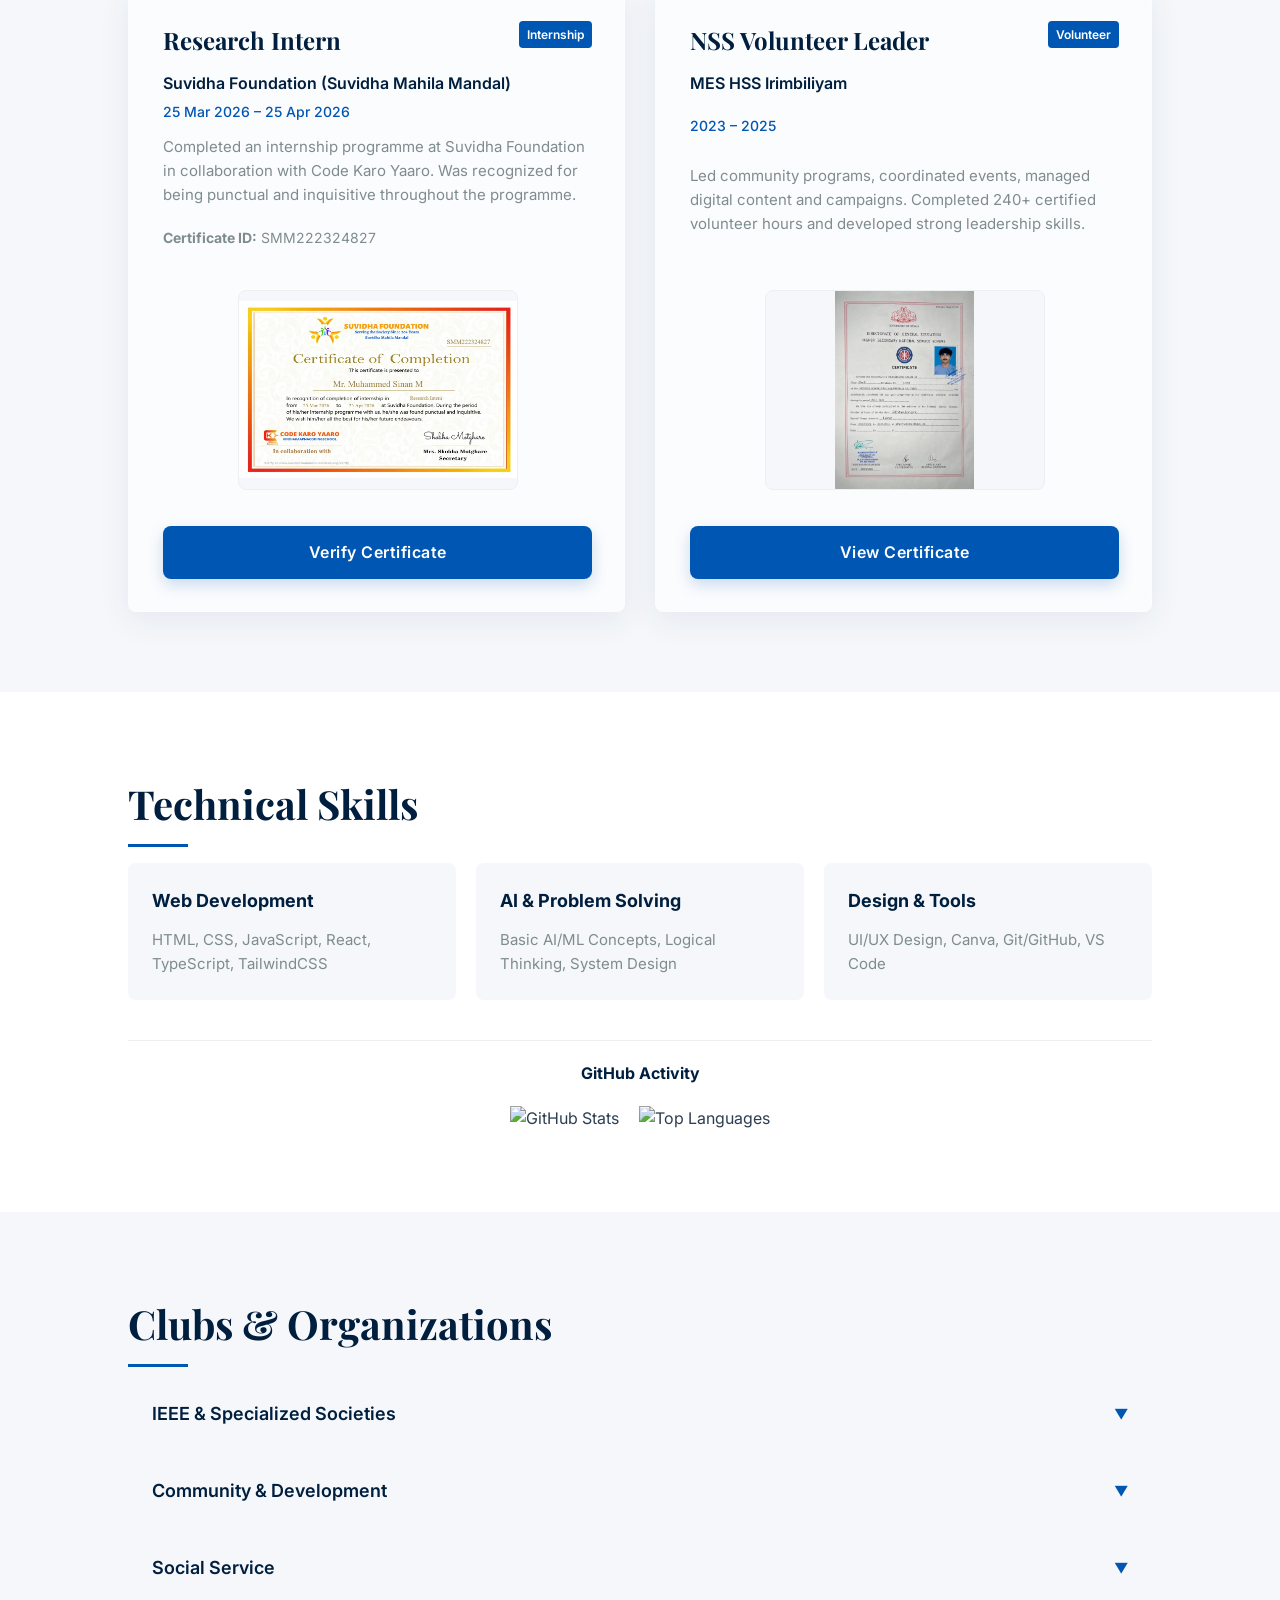
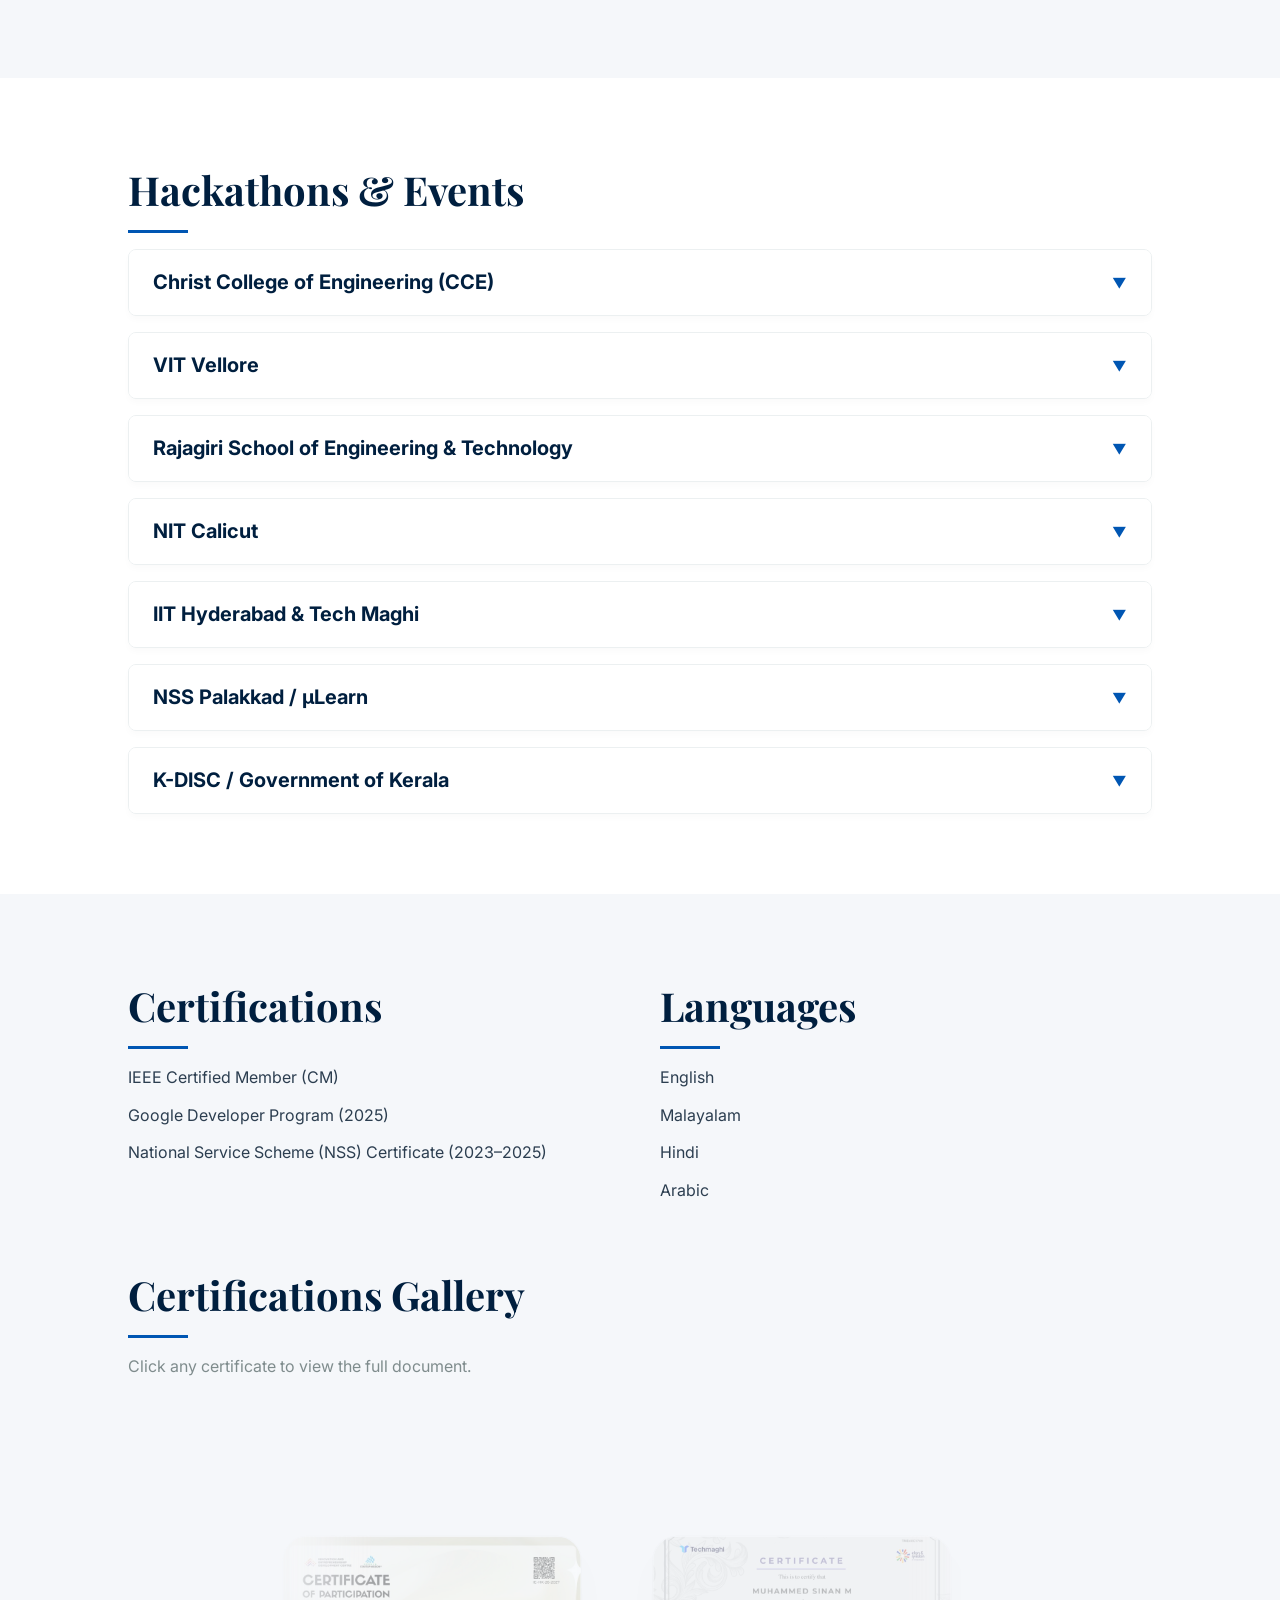
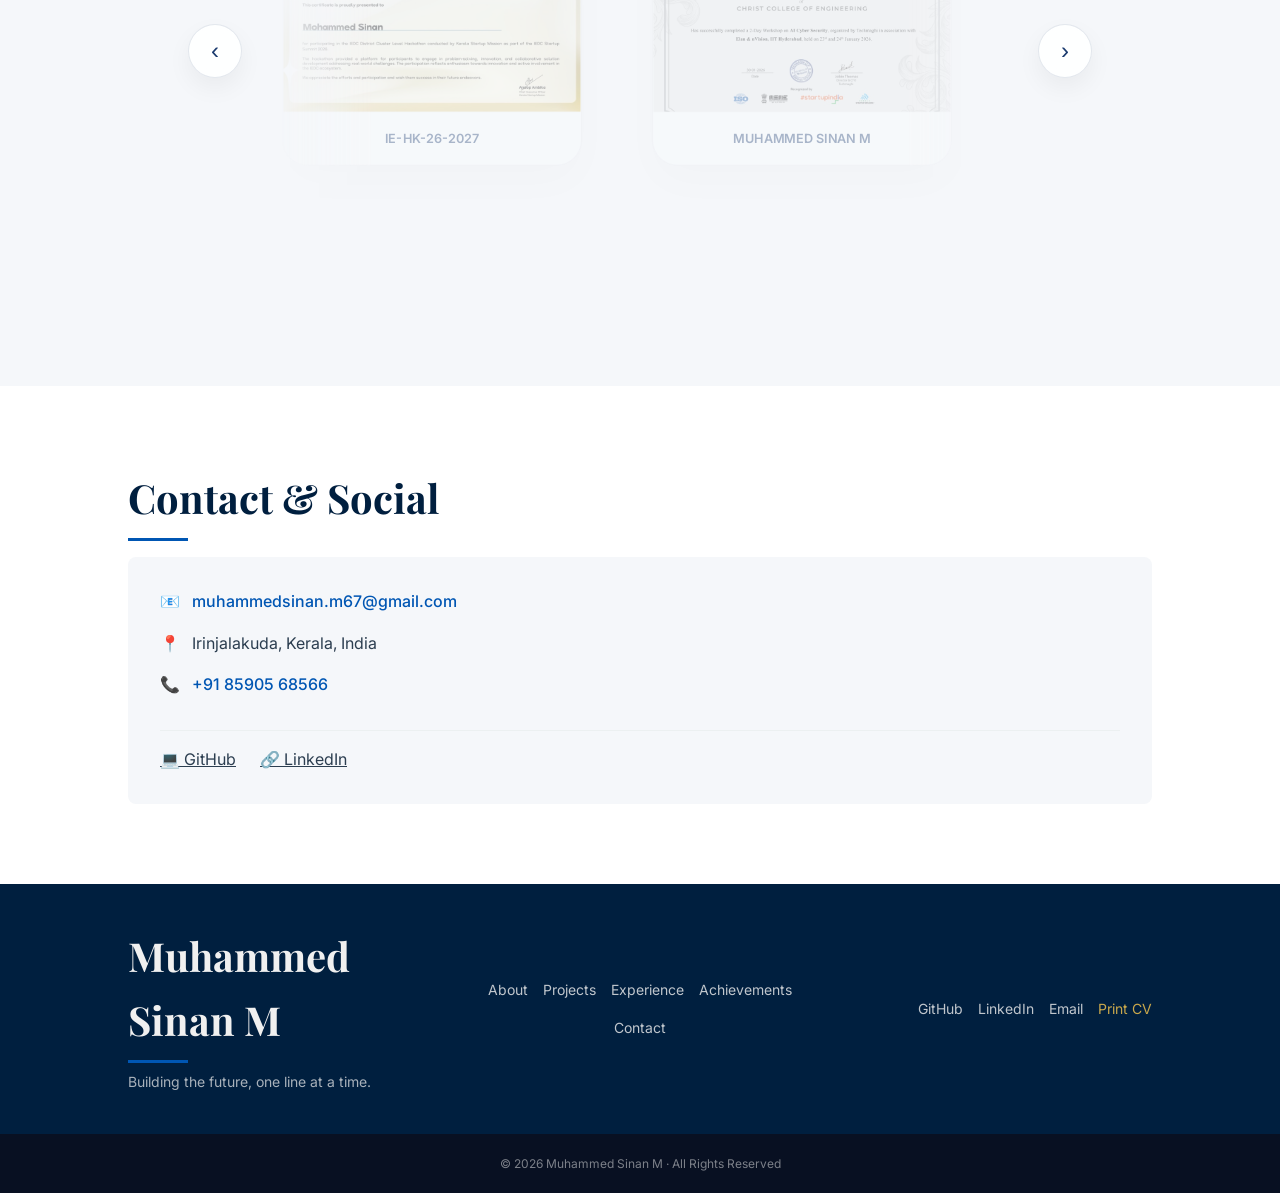
==== commit c17df4bc: "refactor: update resume download link and reorganize project file structure" ====
--- a/index.html
+++ b/index.html
@@ -1,3 +1,4 @@
+<!-- PATH CHECK: Ensure Muhammed Sinan M.pdf is placed in images/Resume/ directory -->
 <!DOCTYPE html>
 <html lang="en">
 
@@ -124,8 +125,9 @@
             <a href="#certifications" onclick="closeMenu()">Certifications</a>
             <a href="#contact" onclick="closeMenu()">Contact</a>
             <div class="mobile-nav-actions">
-                <a href="[data-uri]" download="Muhammed_Sinan_M_Resume.pdf" class="btn"
-                    style="display:block;text-align:center;">Download CV</a>
+                <a href="images/Resume/Muhammed Sinan M.pdf" download="Muhammed_Sinan_M_Resume.pdf"
+                    class="btn download-resume-link" id="download-resume-mobile" onclick="closeMenu()"
+                    style="display:block;text-align:center;">Download Resume</a>
                 <a id="mobileThemeToggle" onclick="document.getElementById('themeToggle').click();closeMenu();"
                     style="cursor:pointer;display:block;text-align:center;padding:10px 0;color:var(--primary-navy);font-weight:600;">Toggle
                     Dark/Light</a>
@@ -145,11 +147,9 @@
                 <div
                     style="display: flex; gap: 24px; justify-content: center; align-items: center; margin-top: 20px; flex-wrap: wrap;">
                     <a class="hero-link" href="#projects" style="margin: 0;" data-magnetic>View My Work →</a>
-                    <a class="hero-link"
-                        href="[data-uri]"
-                        download="Muhammed_Sinan_M_Resume.pdf"
-                        style="margin: 0; border: none; background: transparent; padding: 0;" data-magnetic>Download CV
-                        →</a>
+                    <a class="hero-link download-resume-link" id="download-resume"
+                        href="images/Resume/Muhammed Sinan M.pdf" download="Muhammed_Sinan_M_Resume.pdf"
+                        style="margin: 0;" data-magnetic>Download Resume →</a>
                 </div>
             </div>
         </section>
@@ -3599,4 +3599,15 @@
         })();
 
     </script>
+
+    <script>
+        document.querySelectorAll('.download-resume-link').forEach(link => {
+            link.addEventListener('click', function (e) {
+                if (/iPad|iPhone|iPod/.test(navigator.userAgent) && !window.MSStream) {
+                    e.preventDefault();
+                    window.open(this.href, '_blank');
+                }
+            });
+        });
+    </script>
 </body>
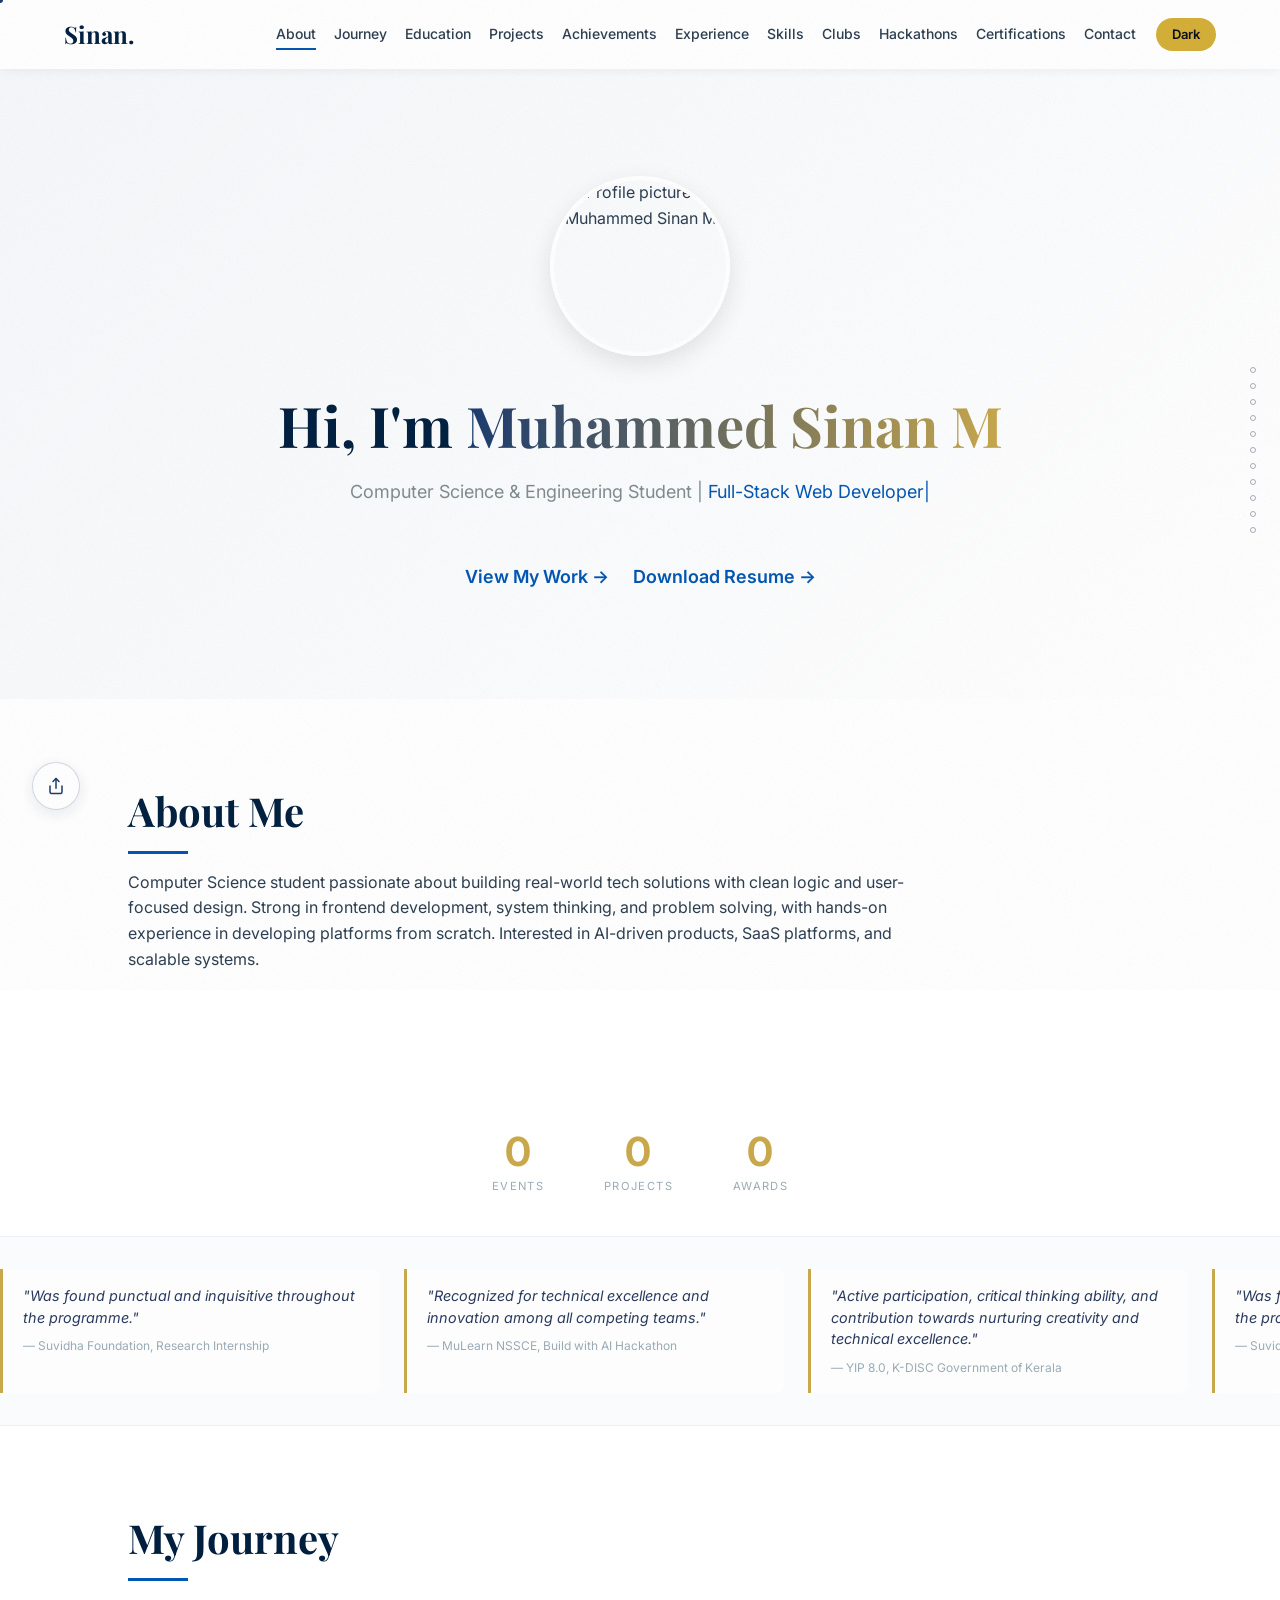
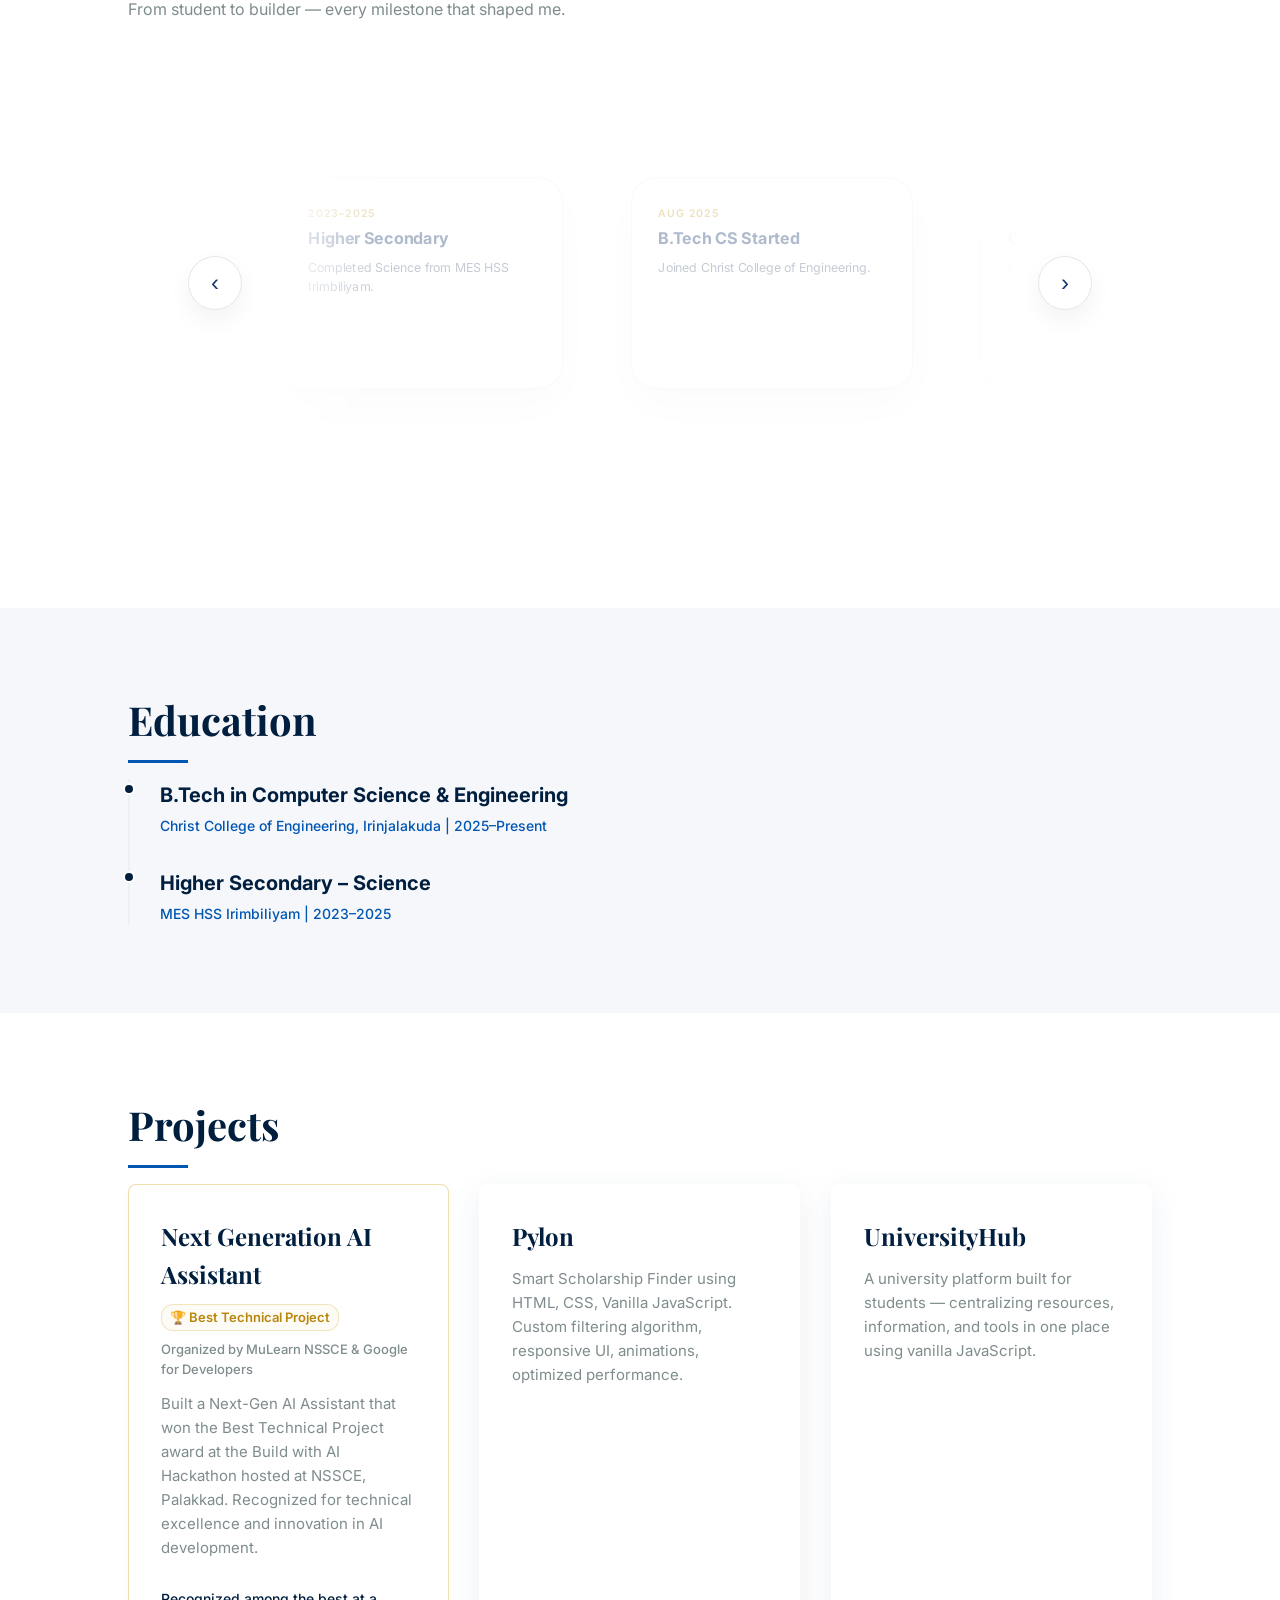
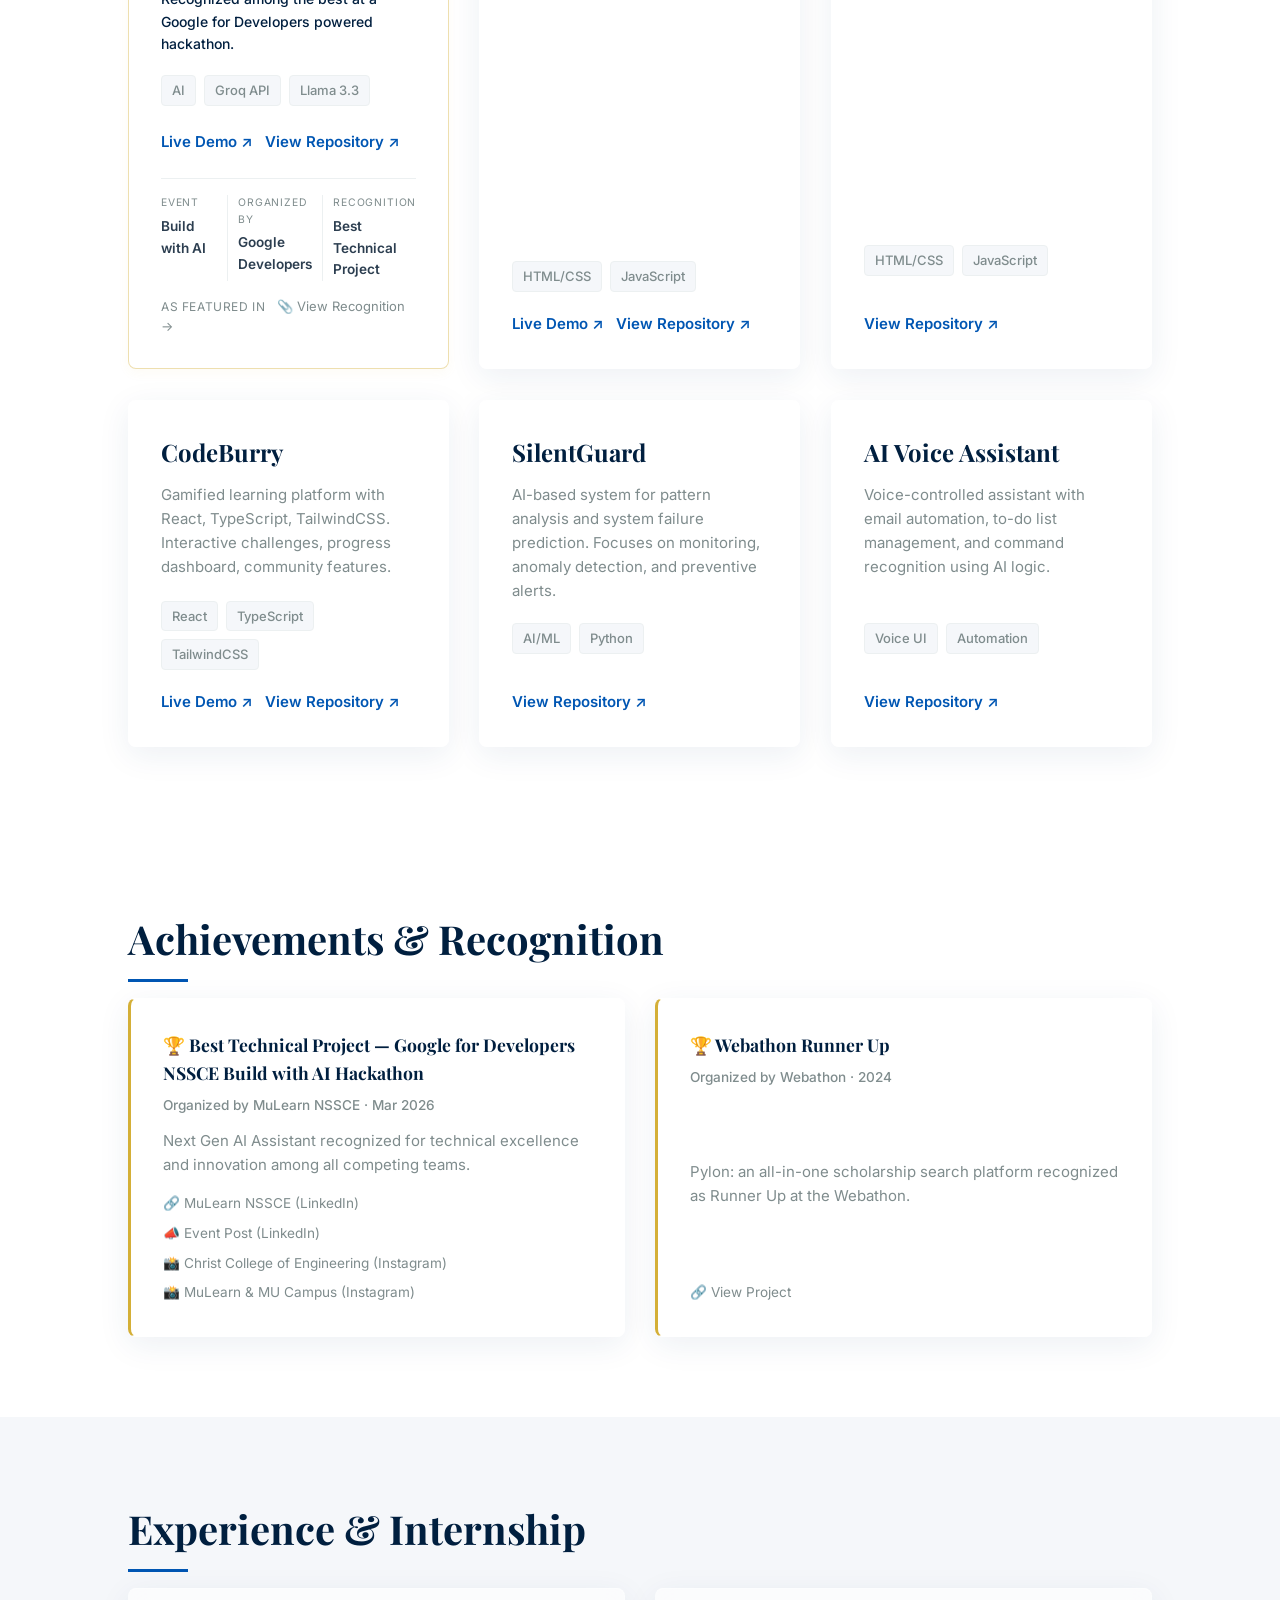
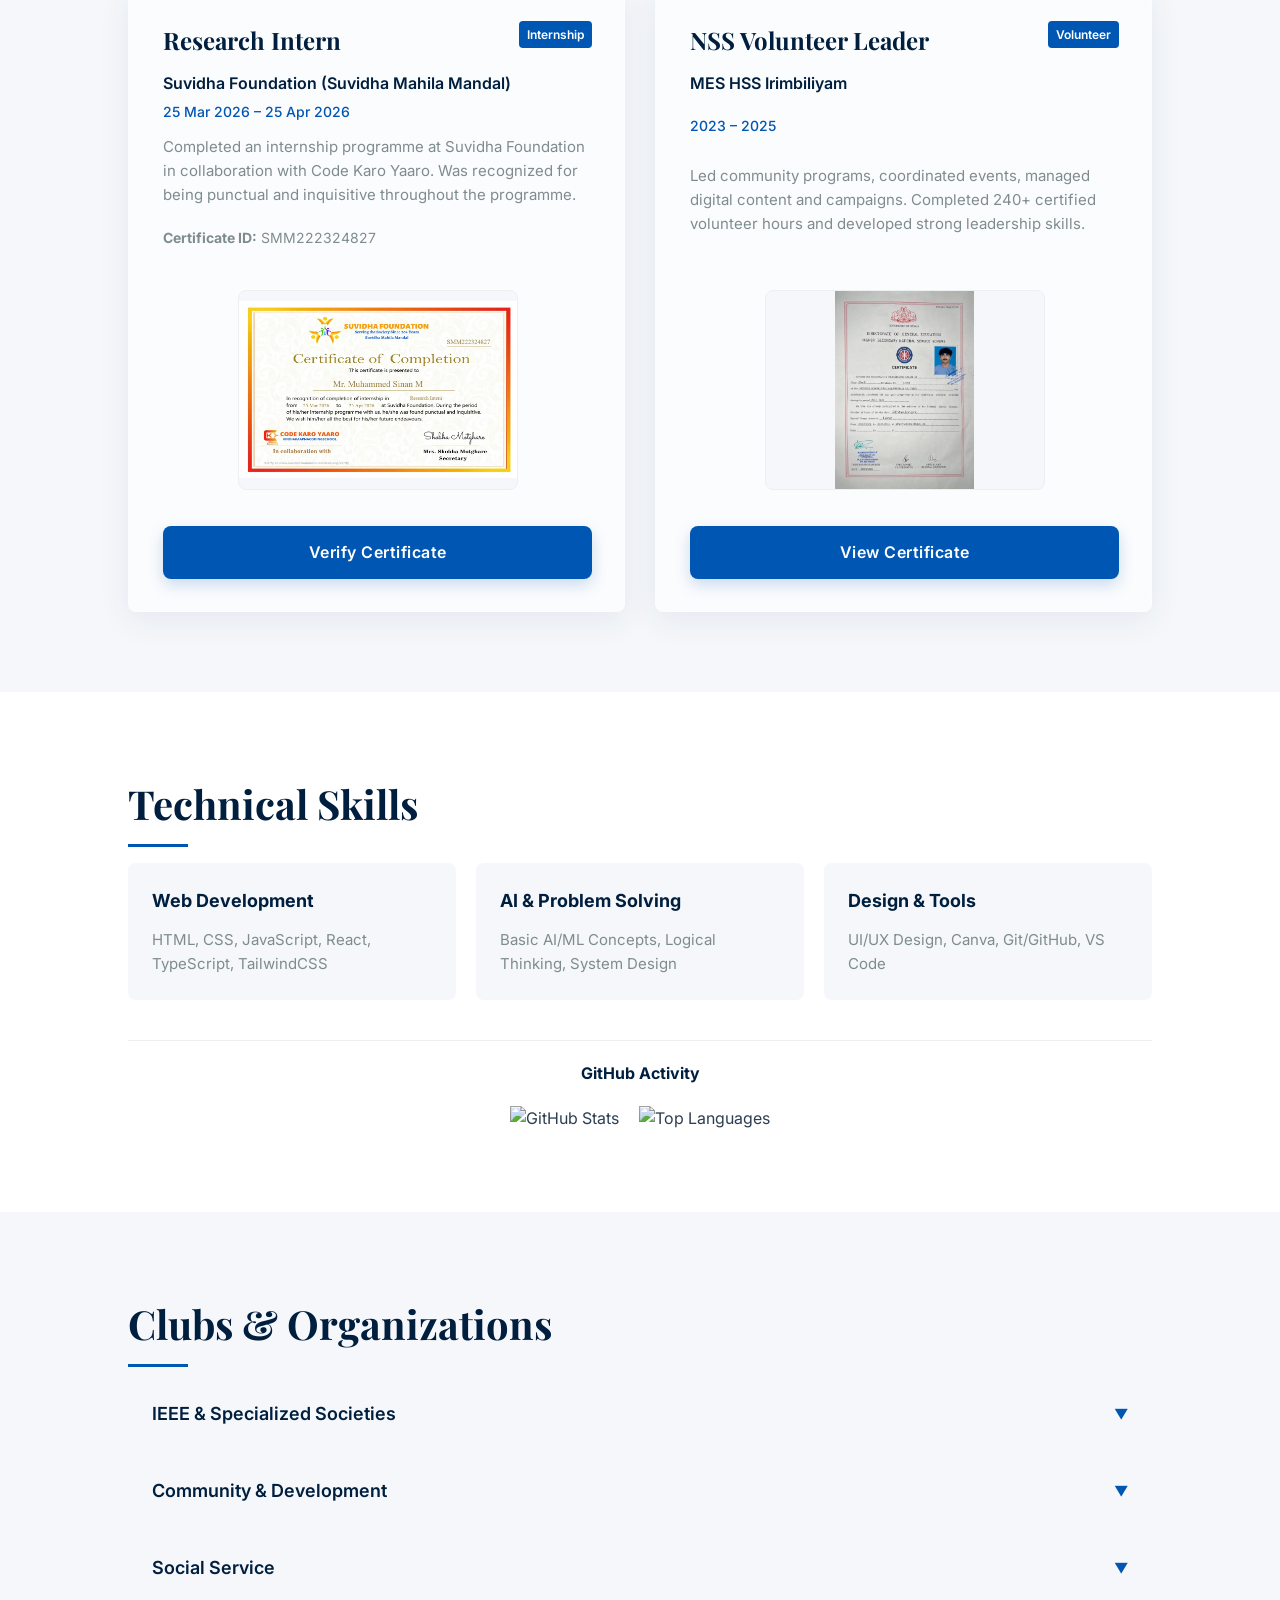
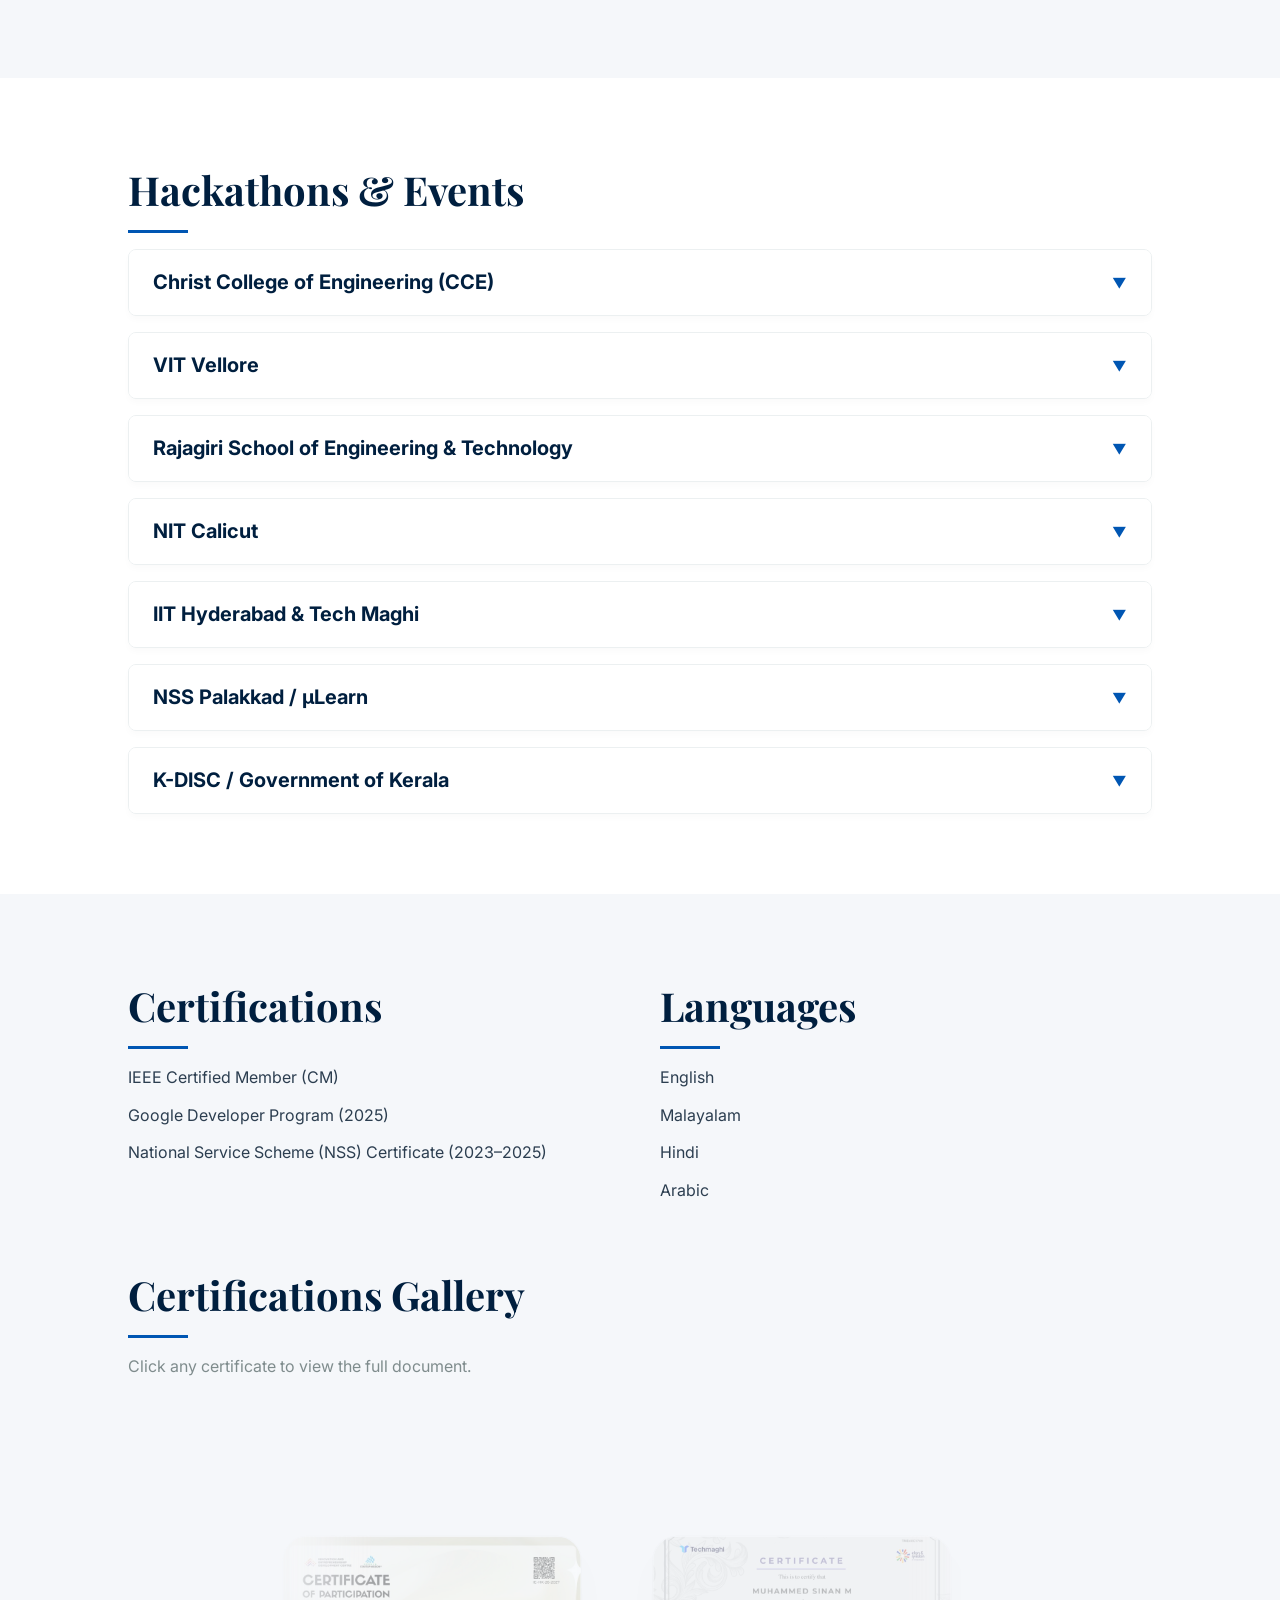
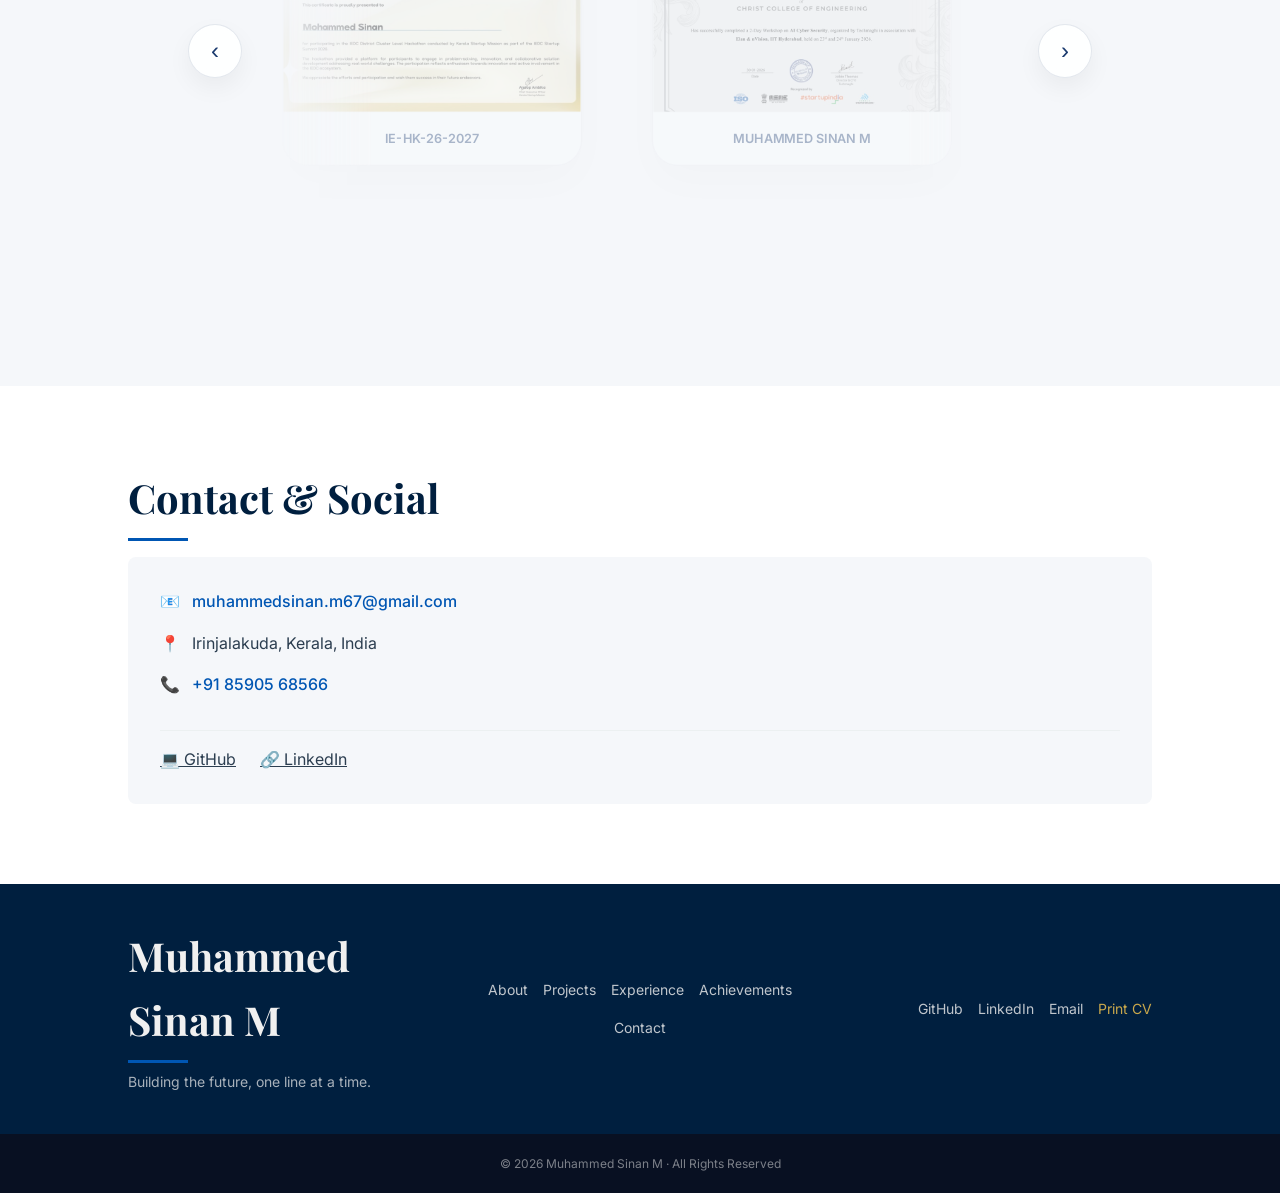
==== commit f8e24c90: "refactor: simplify custom cursor by removing ring element and adding dynamic scaling animation" ====
--- a/index.html
+++ b/index.html
@@ -41,7 +41,6 @@
 
     <!-- CUSTOM CURSOR -->
     <div id="cursor-dot" aria-hidden="true"></div>
-    <div id="cursor-ring" aria-hidden="true"></div>
 
     <!-- SHARE BUTTON + POPUP -->
     <div id="share-btn" aria-label="Share portfolio" title="Share">
@@ -1834,63 +1833,42 @@
         }
 
         /* Custom Cursor */
-        #cursor-dot,
-        #cursor-ring {
+        #cursor-dot {
             position: fixed;
             pointer-events: none;
             z-index: 99999;
             border-radius: 50%;
             transform: translate(-50%, -50%);
-            transition: transform 0.05s, background 0.2s, border-color 0.2s, width 0.2s, height 0.2s;
-        }
-
-        #cursor-dot {
+            transition: transform 0.05s, background 0.2s, width 0.2s, height 0.2s;
             width: 6px;
             height: 6px;
             background: #1a3a6e;
         }
 
-        #cursor-ring {
-            width: 32px;
-            height: 32px;
-            border: 1.5px solid #1a3a6e;
-            background: transparent;
-        }
-
-        #cursor-ring.hovered {
-            width: 48px;
-            height: 48px;
-            background: rgba(26, 58, 110, 0.08);
-        }
-
-        #cursor-ring.clicked {
-            transform: translate(-50%, -50%) scale(0.8);
+        #cursor-dot.hovered {
+            width: 12px;
+            height: 12px;
+            background: #4a7fd4;
         }
 
         [data-theme="dark"] #cursor-dot {
             background: #4a7fd4;
         }
 
-        [data-theme="dark"] #cursor-ring {
-            border-color: #4a7fd4;
-        }
-
-        [data-theme="dark"] #cursor-ring.hovered {
-            background: rgba(74, 127, 212, 0.08);
+        [data-theme="dark"] #cursor-dot.hovered {
+            background: #6aafff;
         }
 
         @media (hover: none) {
 
-            #cursor-dot,
-            #cursor-ring {
+            #cursor-dot {
                 display: none;
             }
         }
 
         @media print {
 
-            #cursor-dot,
-            #cursor-ring {
+            #cursor-dot {
                 display: none;
             }
         }
@@ -2642,6 +2620,10 @@
         }
 
         /* Section Dividers */
+        [data-theme="dark"] .section-divider {
+            display: none !important;
+        }
+
         .section-divider {
             display: block;
             line-height: 0;
@@ -3055,41 +3037,64 @@
         // --- CUSTOM CURSOR ---
         (function () {
             const dot = document.getElementById('cursor-dot');
-            const ring = document.getElementById('cursor-ring');
-            if (!dot || !ring) return;
+            if (!dot) return;
             // Hide default cursor
             const hasHover = window.matchMedia('(hover: hover)').matches;
             if (hasHover) document.body.style.cursor = 'none';
-            let mx = -100, my = -100, rx = -100, ry = -100;
+
+            let mx = -100, my = -100;
+            let lastMx = -100, lastMy = -100;
+            let lastTime = performance.now();
+            let shakeFactor = 1;
+
             window.addEventListener('mousemove', e => {
                 mx = e.clientX; my = e.clientY;
+
+                const now = performance.now();
+                const dt = now - lastTime;
+                if (dt > 0) {
+                    const dx = mx - lastMx;
+                    const dy = my - lastMy;
+                    const dist = Math.sqrt(dx * dx + dy * dy);
+                    const speed = dist / dt;
+
+                    if (speed > 3) {
+                        shakeFactor = Math.min(shakeFactor + 0.5, 5); // Grow up to 5x
+                    } else {
+                        shakeFactor = Math.max(shakeFactor - 0.1, 1); // Shrink back
+                    }
+                }
+
+                lastMx = mx; lastMy = my;
+                lastTime = now;
+
                 dot.style.left = mx + 'px';
                 dot.style.top = my + 'px';
+                dot.style.transform = `translate(-50%,-50%) scale(${shakeFactor})`;
             }, { passive: true });
-            // Smooth ring with lerp
-            function ringAnim() {
-                rx += (mx - rx) * 0.12;
-                ry += (my - ry) * 0.12;
-                ring.style.left = rx + 'px';
-                ring.style.top = ry + 'px';
-                requestAnimationFrame(ringAnim);
-            }
-            ringAnim();
+
+            // Decay shakeFactor smoothly
+            function anim() {
+                if (shakeFactor > 1) {
+                    shakeFactor = Math.max(shakeFactor - 0.05, 1);
+                    dot.style.transform = `translate(-50%,-50%) scale(${shakeFactor})`;
+                }
+                requestAnimationFrame(anim);
+            }
+            anim();
+
             // Hover state
             document.querySelectorAll('a, button, .card, [data-magnetic]').forEach(el => {
-                el.addEventListener('mouseenter', () => ring.classList.add('hovered'));
-                el.addEventListener('mouseleave', () => ring.classList.remove('hovered'));
+                el.addEventListener('mouseenter', () => dot.classList.add('hovered'));
+                el.addEventListener('mouseleave', () => dot.classList.remove('hovered'));
             });
             // Click effect
             document.addEventListener('mousedown', () => {
                 dot.style.transform = 'translate(-50%,-50%) scale(0.8)';
-                ring.classList.add('clicked');
             });
             document.addEventListener('mouseup', () => {
-                dot.style.transform = 'translate(-50%,-50%) scale(1)';
-                ring.classList.remove('clicked');
+                dot.style.transform = `translate(-50%,-50%) scale(${shakeFactor})`;
             });
-            // Dark mode update (handled via CSS)
         })();
 
         // --- MAGNETIC BUTTONS ---
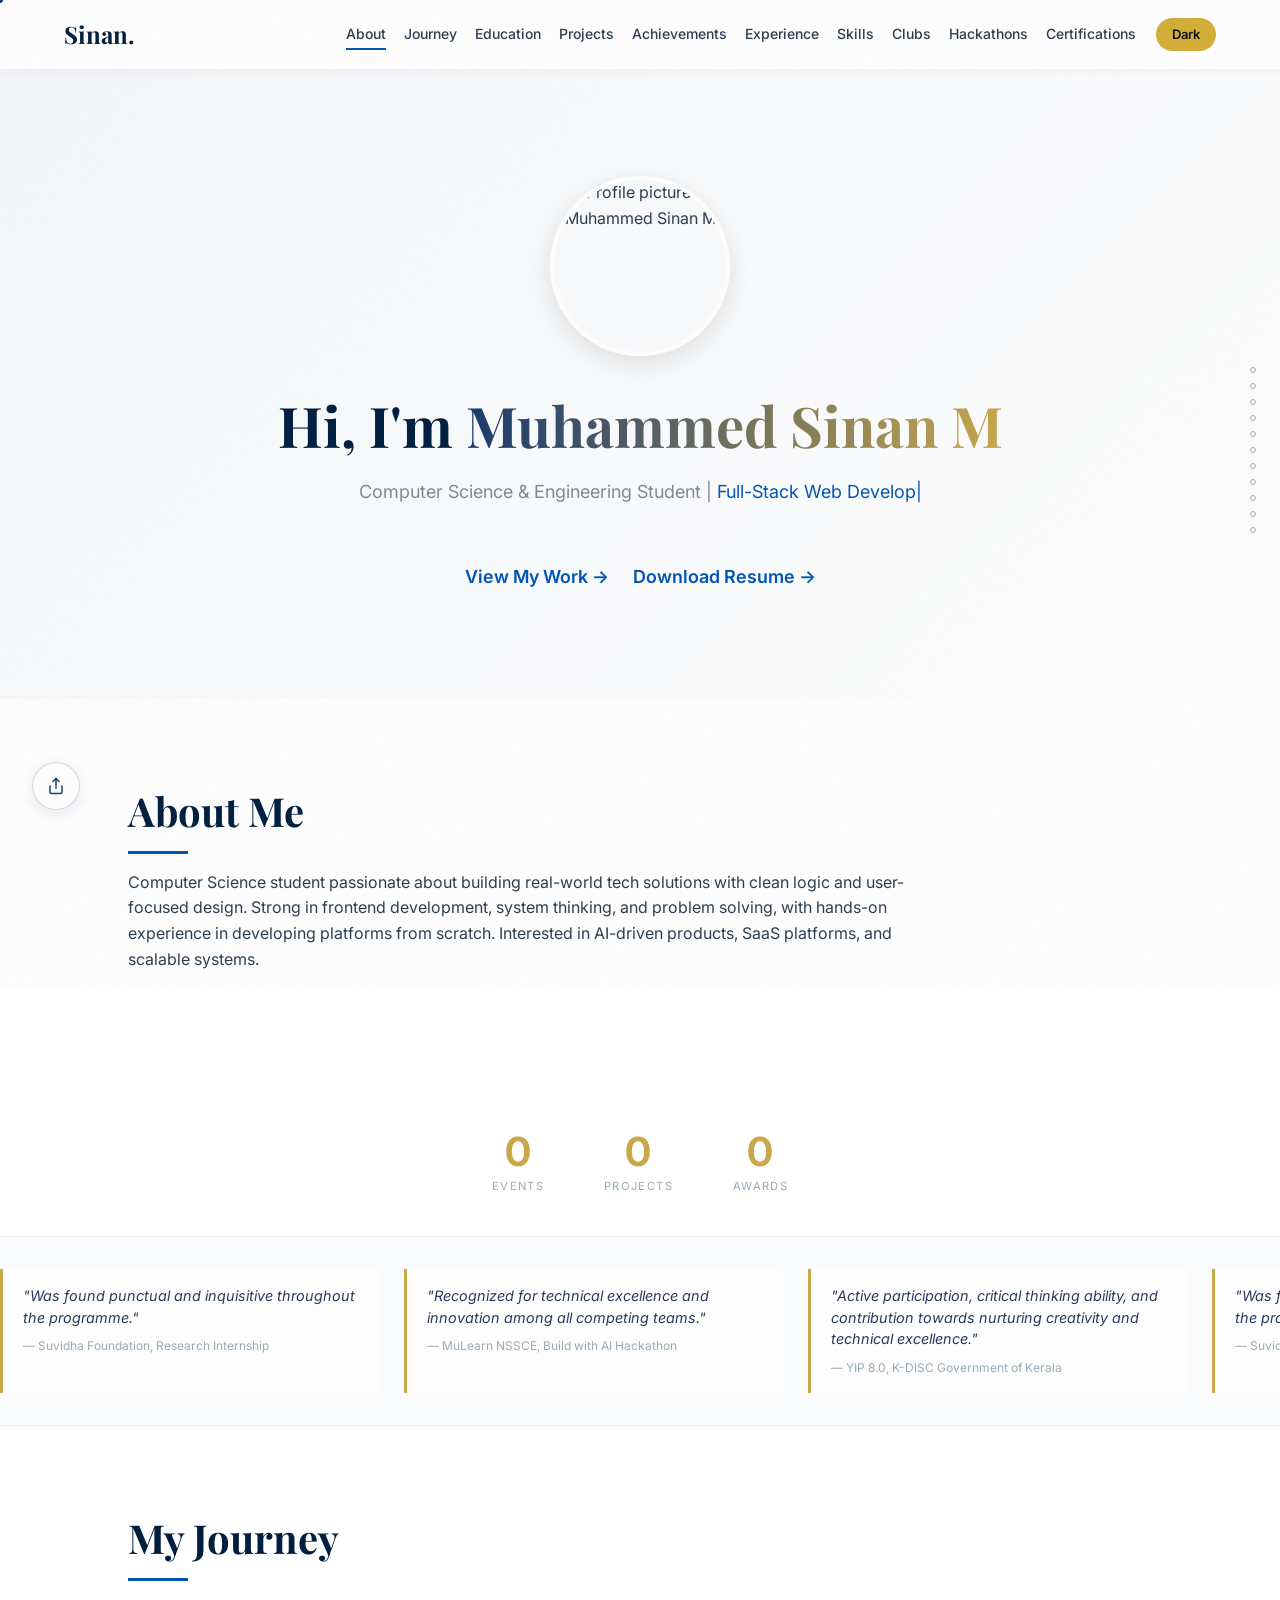
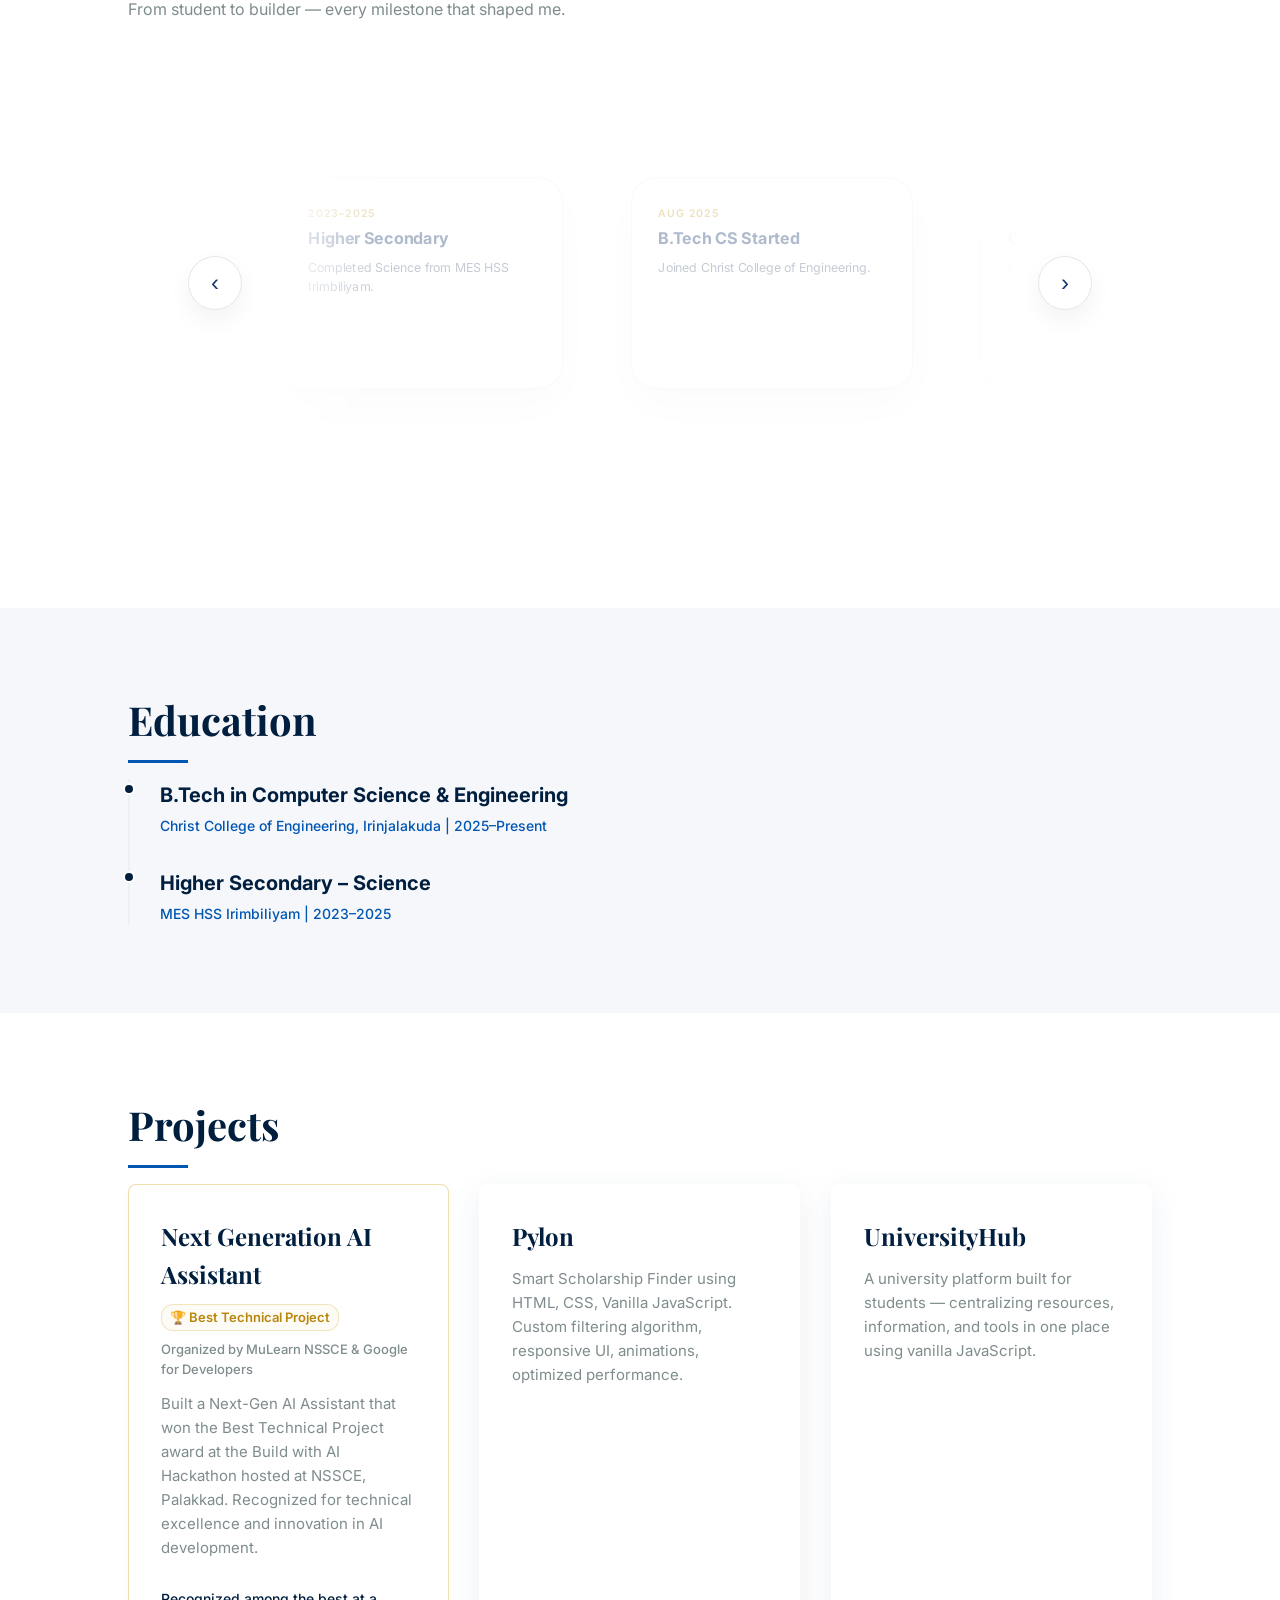
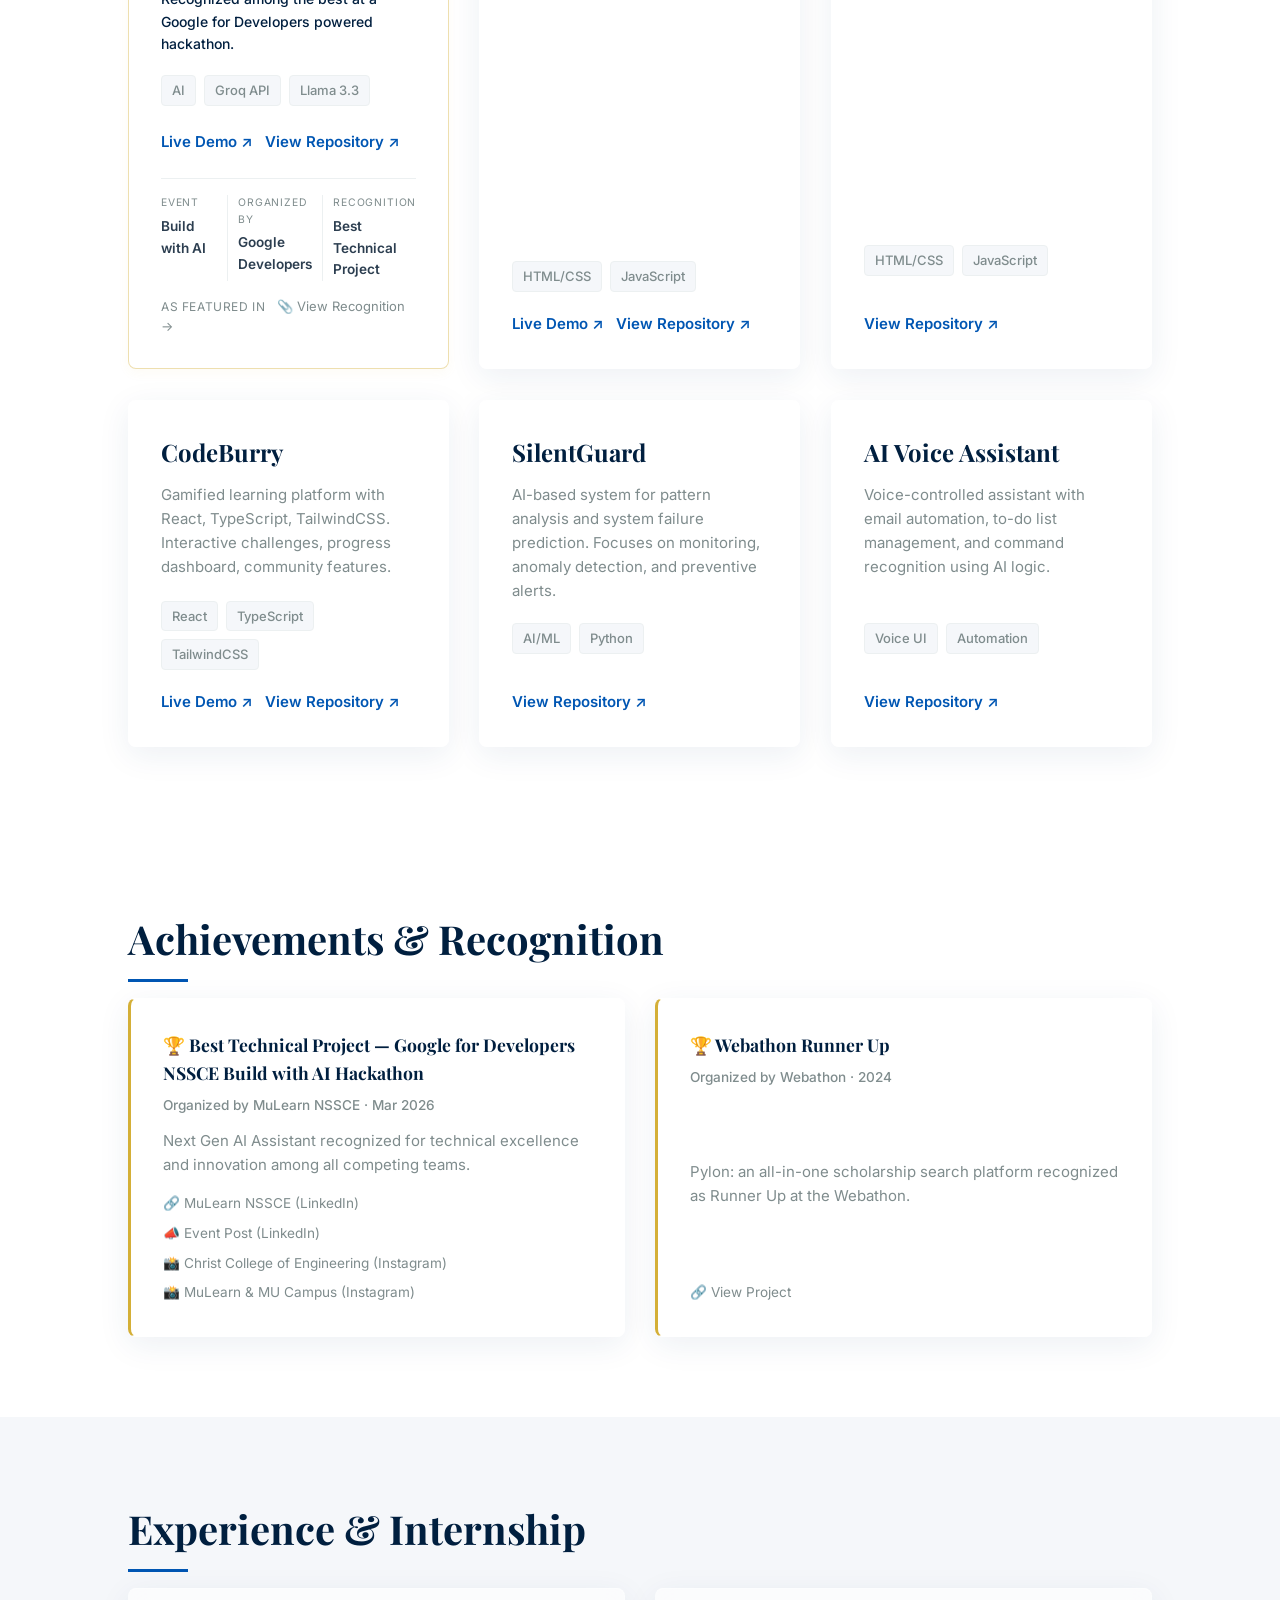
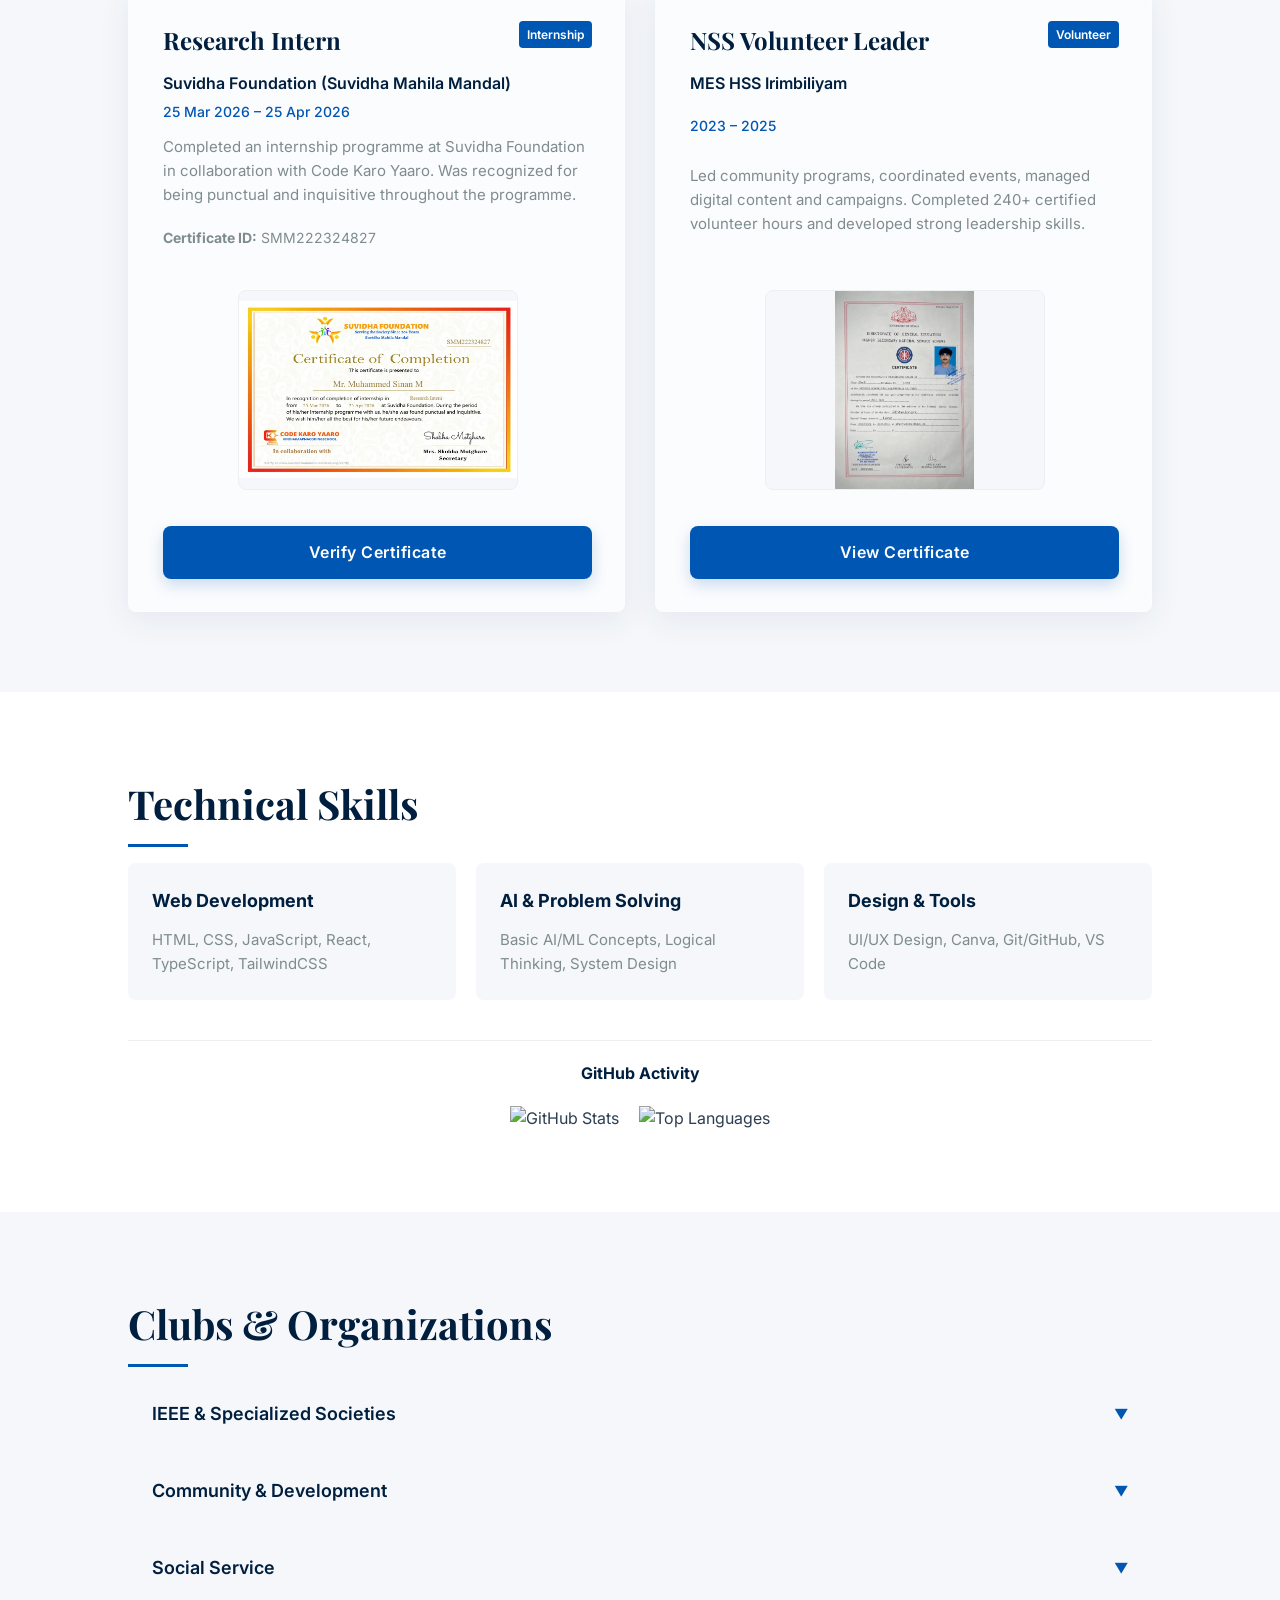
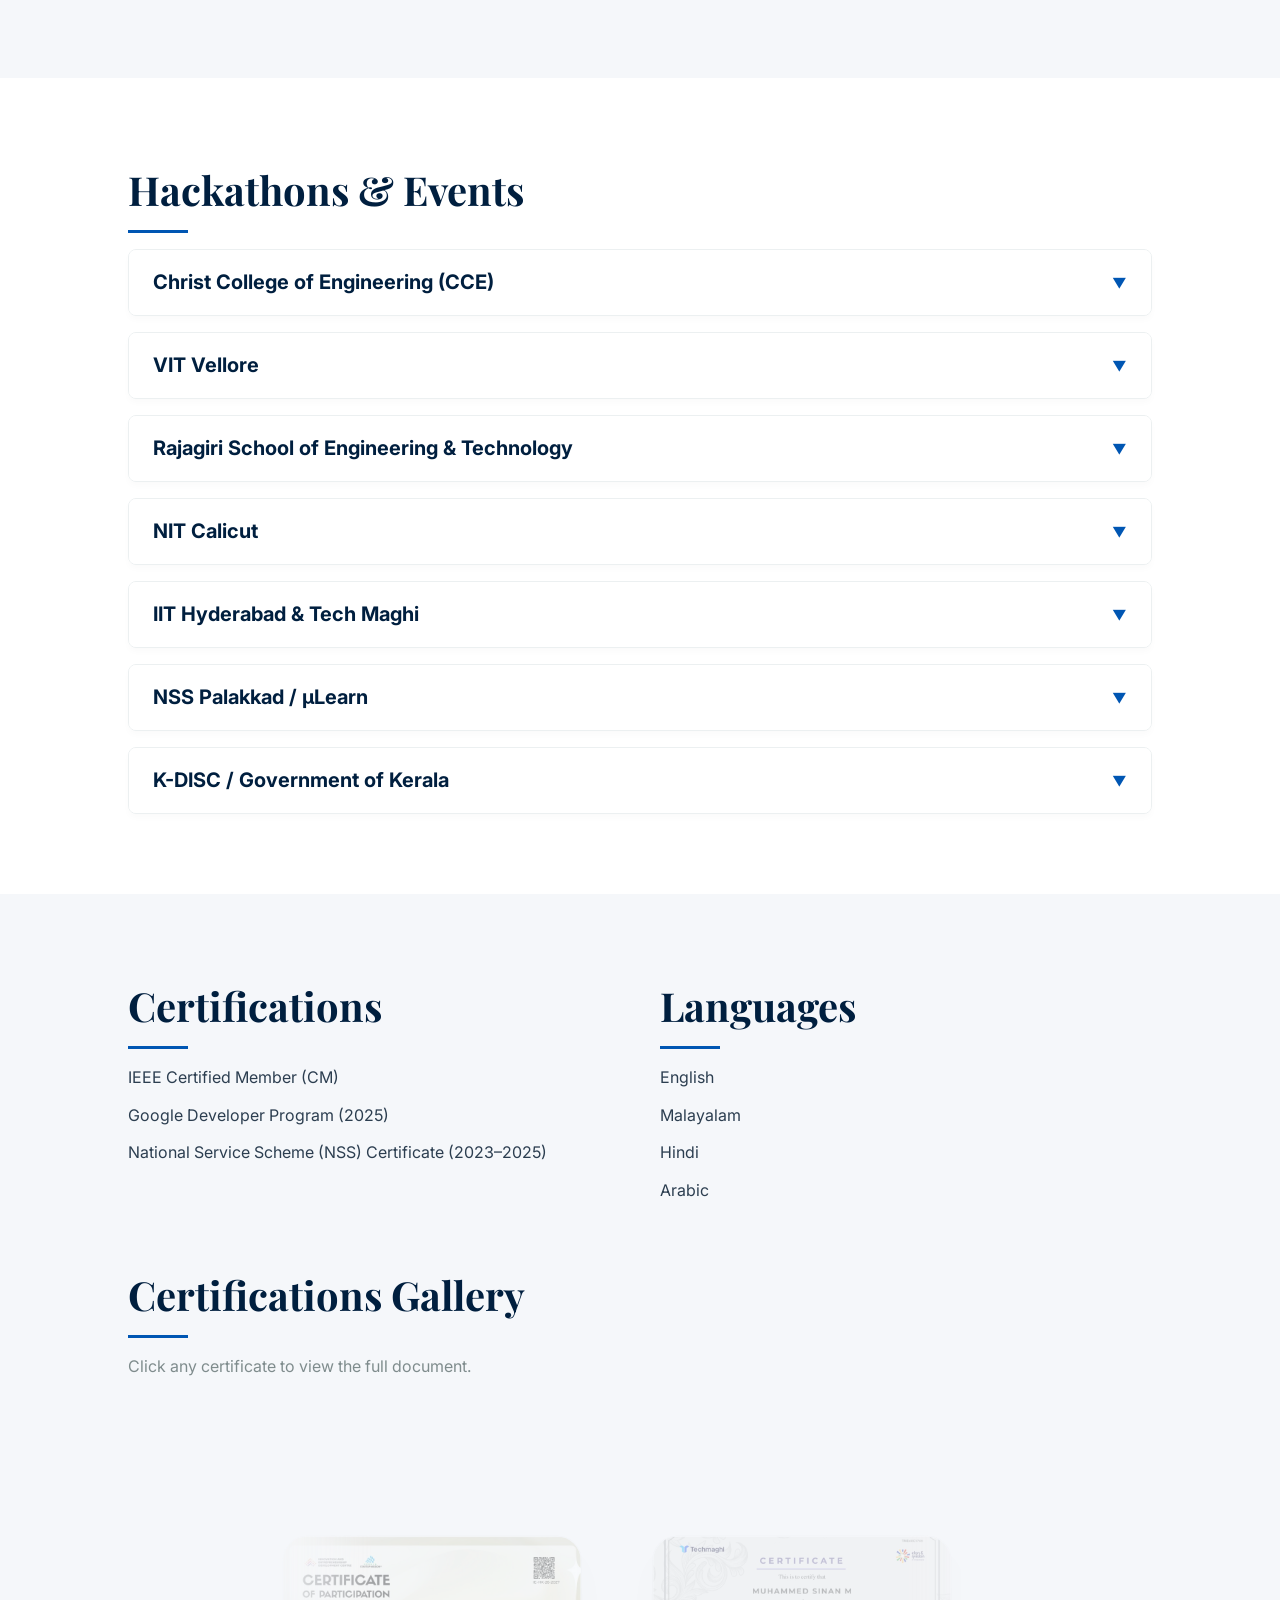
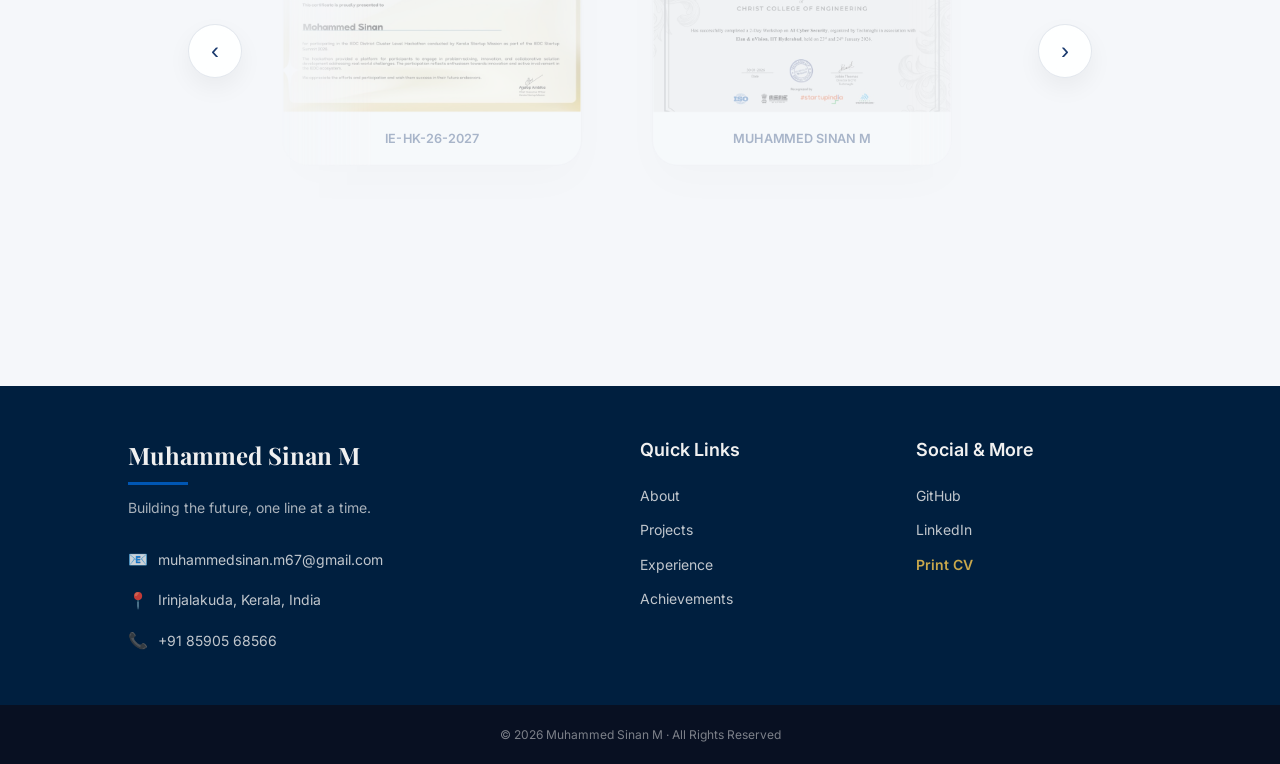
==== commit 764fcbbc: "refactor: remove dedicated contact section and integrate contact details into the footer" ====
--- a/index.html
+++ b/index.html
@@ -98,7 +98,6 @@
                     <a href="#clubs" onclick="closeMenu()">Clubs</a>
                     <a href="#hackathons" onclick="closeMenu()">Hackathons</a>
                     <a href="#certifications" onclick="closeMenu()">Certifications</a>
-                    <a href="#contact" onclick="closeMenu()">Contact</a>
                 </div>
                 <a id="themeToggle"
                     style="cursor: pointer; font-size: 13px; font-weight: 600; color: #0a0f1e !important; background: #D4AF37; padding: 6px 16px; border-radius: 20px; text-decoration: none; transition: all 0.3s; display: inline-block;">Dark</a>
@@ -122,7 +121,6 @@
             <a href="#clubs" onclick="closeMenu()">Clubs</a>
             <a href="#hackathons" onclick="closeMenu()">Hackathons</a>
             <a href="#certifications" onclick="closeMenu()">Certifications</a>
-            <a href="#contact" onclick="closeMenu()">Contact</a>
             <div class="mobile-nav-actions">
                 <a href="images/Resume/Muhammed Sinan M.pdf" download="Muhammed_Sinan_M_Resume.pdf"
                     class="btn download-resume-link" id="download-resume-mobile" onclick="closeMenu()"
@@ -1543,46 +1541,28 @@
         </div>
     </section>
 
-    <!-- CONTACT -->
-    <section id="contact">
-        <div class="section-inner">
-            <h3 class="fade-in-up">Contact & Social</h3>
-            <div class="contact-info">
-                <div class="contact-item">
-                    <span>📧</span>
-                    <a href="mailto:muhammedsinan.m67@gmail.com">muhammedsinan.m67@gmail.com</a>
-                </div>
-                <div class="contact-item">
-                    <span>📍</span>
-                    <span>Irinjalakuda, Kerala, India</span>
-                </div>
-                <div class="contact-item">
-                    <span>📞</span>
-                    <a href="tel:+918590568566">+91 85905 68566</a>
-                </div>
-                <div class="contact-links">
-                    <a href="https://github.com/sidoxsinu" target="_blank" rel="noopener noreferrer"
-                        class="contact-item">💻 GitHub</a>
-                    <a href="https://www.linkedin.com/in/sidoxsinu/" target="_blank" rel="noopener noreferrer"
-                        class="contact-item">🔗
-                        LinkedIn</a>
-                </div>
-            </div>
-        </div>
-    </section>
-
-
     <!-- FOOTER -->
     <footer>
         <div
-            style="display: flex; justify-content: space-between; align-items: center; flex-wrap: wrap; gap: 20px; padding: 40px 10%; background: var(--footer-bg, #001F3F); color: #f0f0f0;">
-            <div style="flex: 1; min-width: 250px;">
-                <h3 style="color: #f0f0f0; margin-bottom: 8px;">Muhammed Sinan M</h3>
-                <p style="color: rgba(240,240,240,0.7); font-size: 14px;">Building the future, one line at a time.
-                </p>
+            style="display: flex; justify-content: space-between; align-items: flex-start; flex-wrap: wrap; gap: 40px; padding: 50px 10%; background: var(--footer-bg, #001F3F); color: #f0f0f0;">
+            <div style="flex: 2; min-width: 280px;">
+                <h3 style="color: #f0f0f0; margin-bottom: 12px; font-size: 24px;">Muhammed Sinan M</h3>
+                <p style="color: rgba(240,240,240,0.7); font-size: 14px; margin-bottom: 25px; max-width: 350px; line-height: 1.6;">Building the future, one line at a time.</p>
+                <div style="color: rgba(240,240,240,0.8); font-size: 14px; line-height: 1.8;">
+                    <div style="display: flex; align-items: center; gap: 10px; margin-bottom: 12px;">
+                        <span style="font-size: 16px;">📧</span> <a href="mailto:muhammedsinan.m67@gmail.com" style="color: rgba(240,240,240,0.8); text-decoration: none;">muhammedsinan.m67@gmail.com</a>
+                    </div>
+                    <div style="display: flex; align-items: center; gap: 10px; margin-bottom: 12px;">
+                        <span style="font-size: 16px;">📍</span> <span>Irinjalakuda, Kerala, India</span>
+                    </div>
+                    <div style="display: flex; align-items: center; gap: 10px;">
+                        <span style="font-size: 16px;">📞</span> <a href="tel:+918590568566" style="color: rgba(240,240,240,0.8); text-decoration: none;">+91 85905 68566</a>
+                    </div>
+                </div>
             </div>
-            <div style="flex: 1; min-width: 250px; text-align: center;">
-                <div style="display: flex; gap: 15px; justify-content: center; flex-wrap: wrap;">
+            <div style="flex: 1; min-width: 150px;">
+                <h4 style="color: #f0f0f0; margin-bottom: 20px; font-size: 18px; font-weight: 600;">Quick Links</h4>
+                <div style="display: flex; flex-direction: column; gap: 12px;">
                     <a href="#about"
                         style="color: rgba(240,240,240,0.8); text-decoration: none; font-size: 14px;">About</a>
                     <a href="#projects"
@@ -1591,20 +1571,17 @@
                         style="color: rgba(240,240,240,0.8); text-decoration: none; font-size: 14px;">Experience</a>
                     <a href="#achievements"
                         style="color: rgba(240,240,240,0.8); text-decoration: none; font-size: 14px;">Achievements</a>
-                    <a href="#contact"
-                        style="color: rgba(240,240,240,0.8); text-decoration: none; font-size: 14px;">Contact</a>
                 </div>
             </div>
-            <div style="flex: 1; min-width: 250px; text-align: right;">
-                <div style="display: flex; gap: 15px; justify-content: flex-end;">
+            <div style="flex: 1; min-width: 150px;">
+                <h4 style="color: #f0f0f0; margin-bottom: 20px; font-size: 18px; font-weight: 600;">Social & More</h4>
+                <div style="display: flex; flex-direction: column; gap: 12px;">
                     <a href="https://github.com/sidoxsinu" target="_blank" rel="noopener noreferrer"
                         style="color: rgba(240,240,240,0.8); text-decoration: none; font-size: 14px;">GitHub</a>
                     <a href="https://www.linkedin.com/in/sidoxsinu/" target="_blank" rel="noopener noreferrer"
                         style="color: rgba(240,240,240,0.8); text-decoration: none; font-size: 14px;">LinkedIn</a>
-                    <a href="mailto:muhammedsinan.m67@gmail.com"
-                        style="color: rgba(240,240,240,0.8); text-decoration: none; font-size: 14px;">Email</a>
-                    <a href="#" onclick="window.print(); return false;" ß
-                        style="color: #c9a84c; text-decoration: none; font-size: 14px;" title="Print CV"
+                    <a href="#" onclick="window.print(); return false;"
+                        style="color: #c9a84c; text-decoration: none; font-size: 14px; font-weight: 600;" title="Print CV"
                         aria-label="Print CV">Print CV</a>
                 </div>
             </div>
